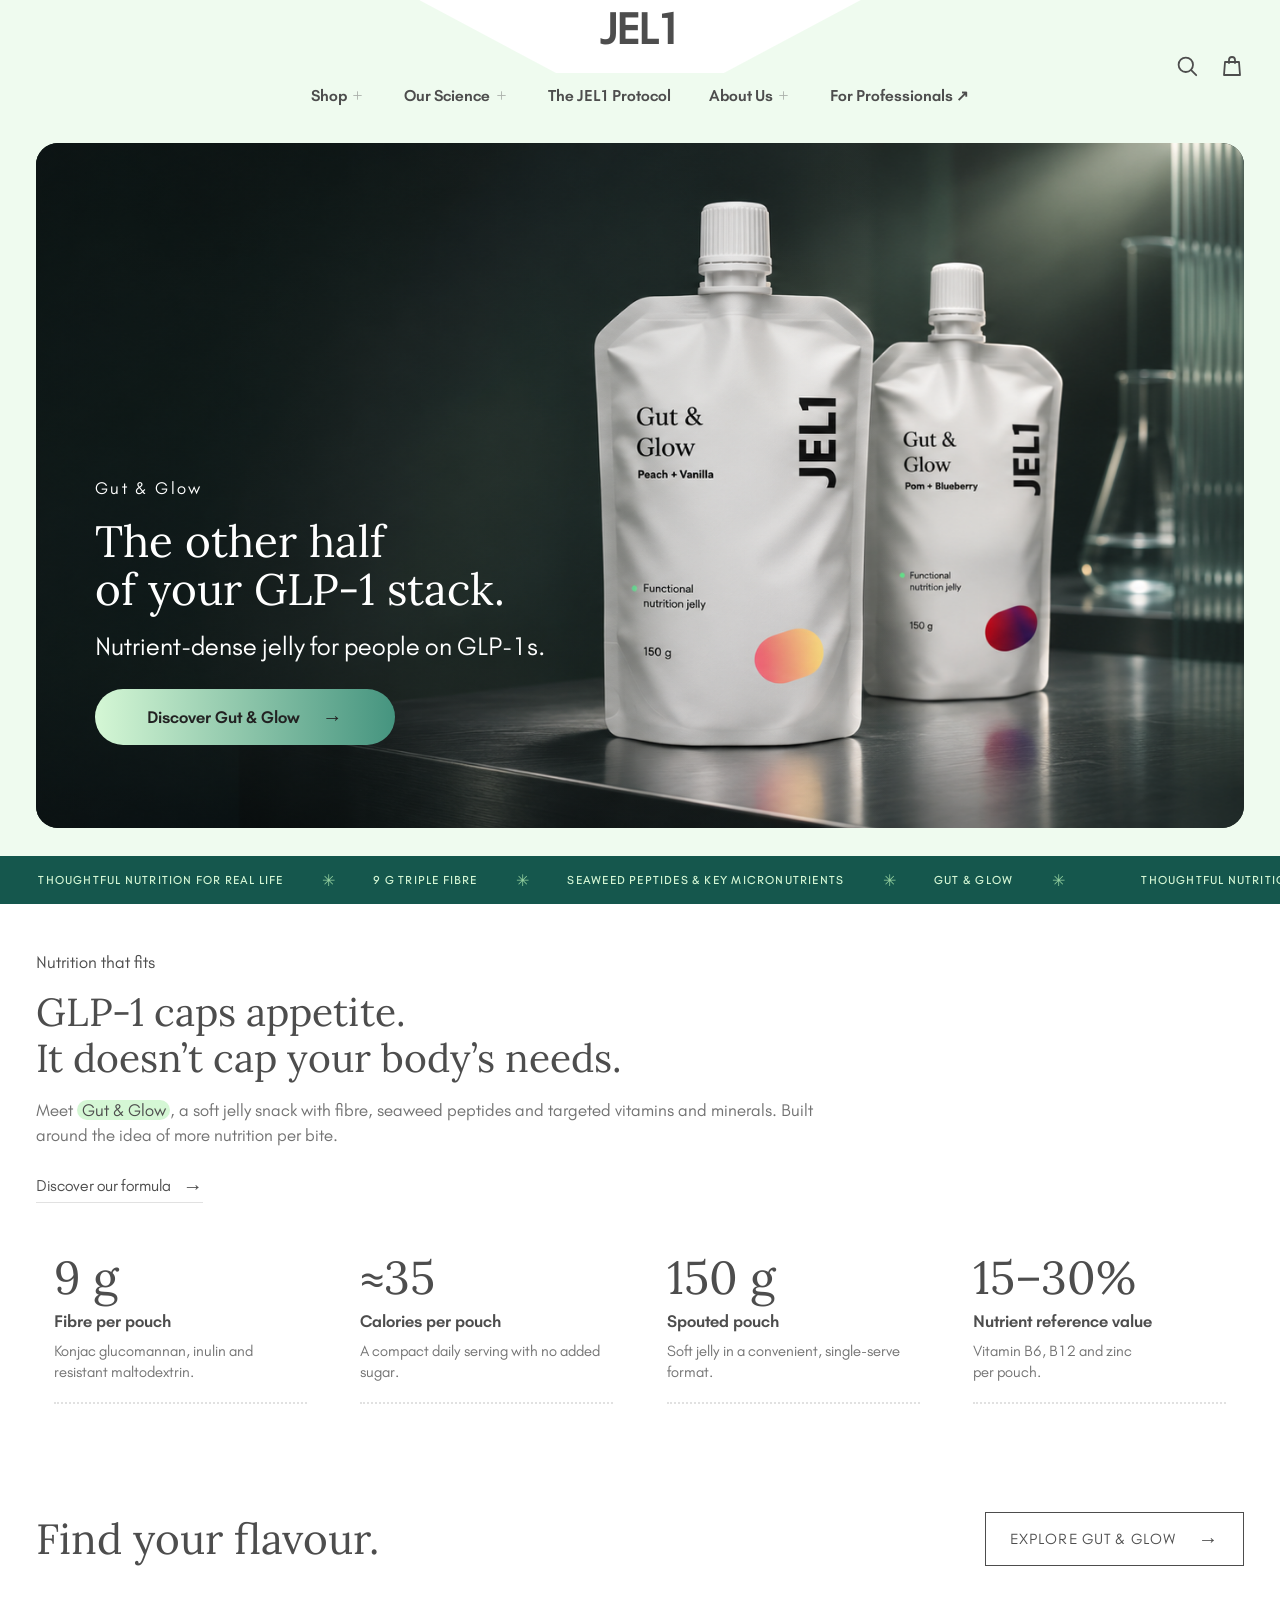
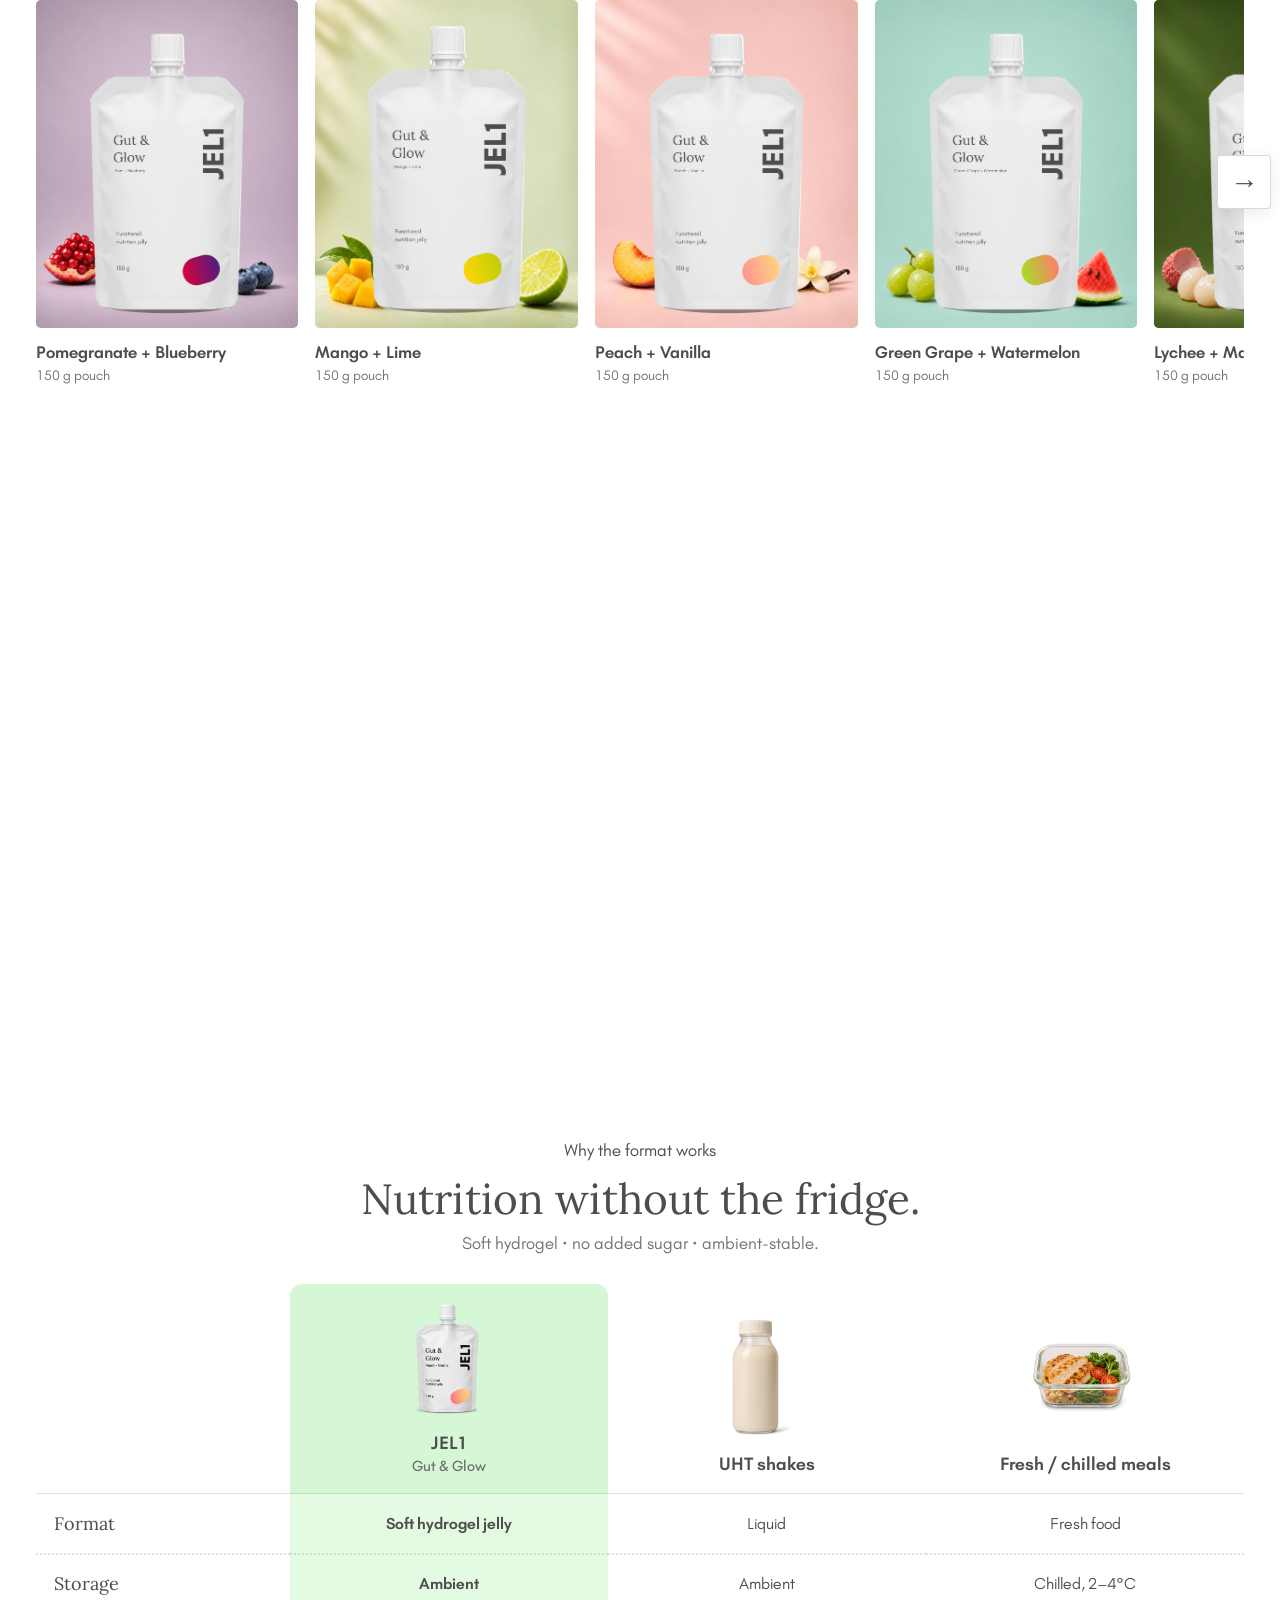
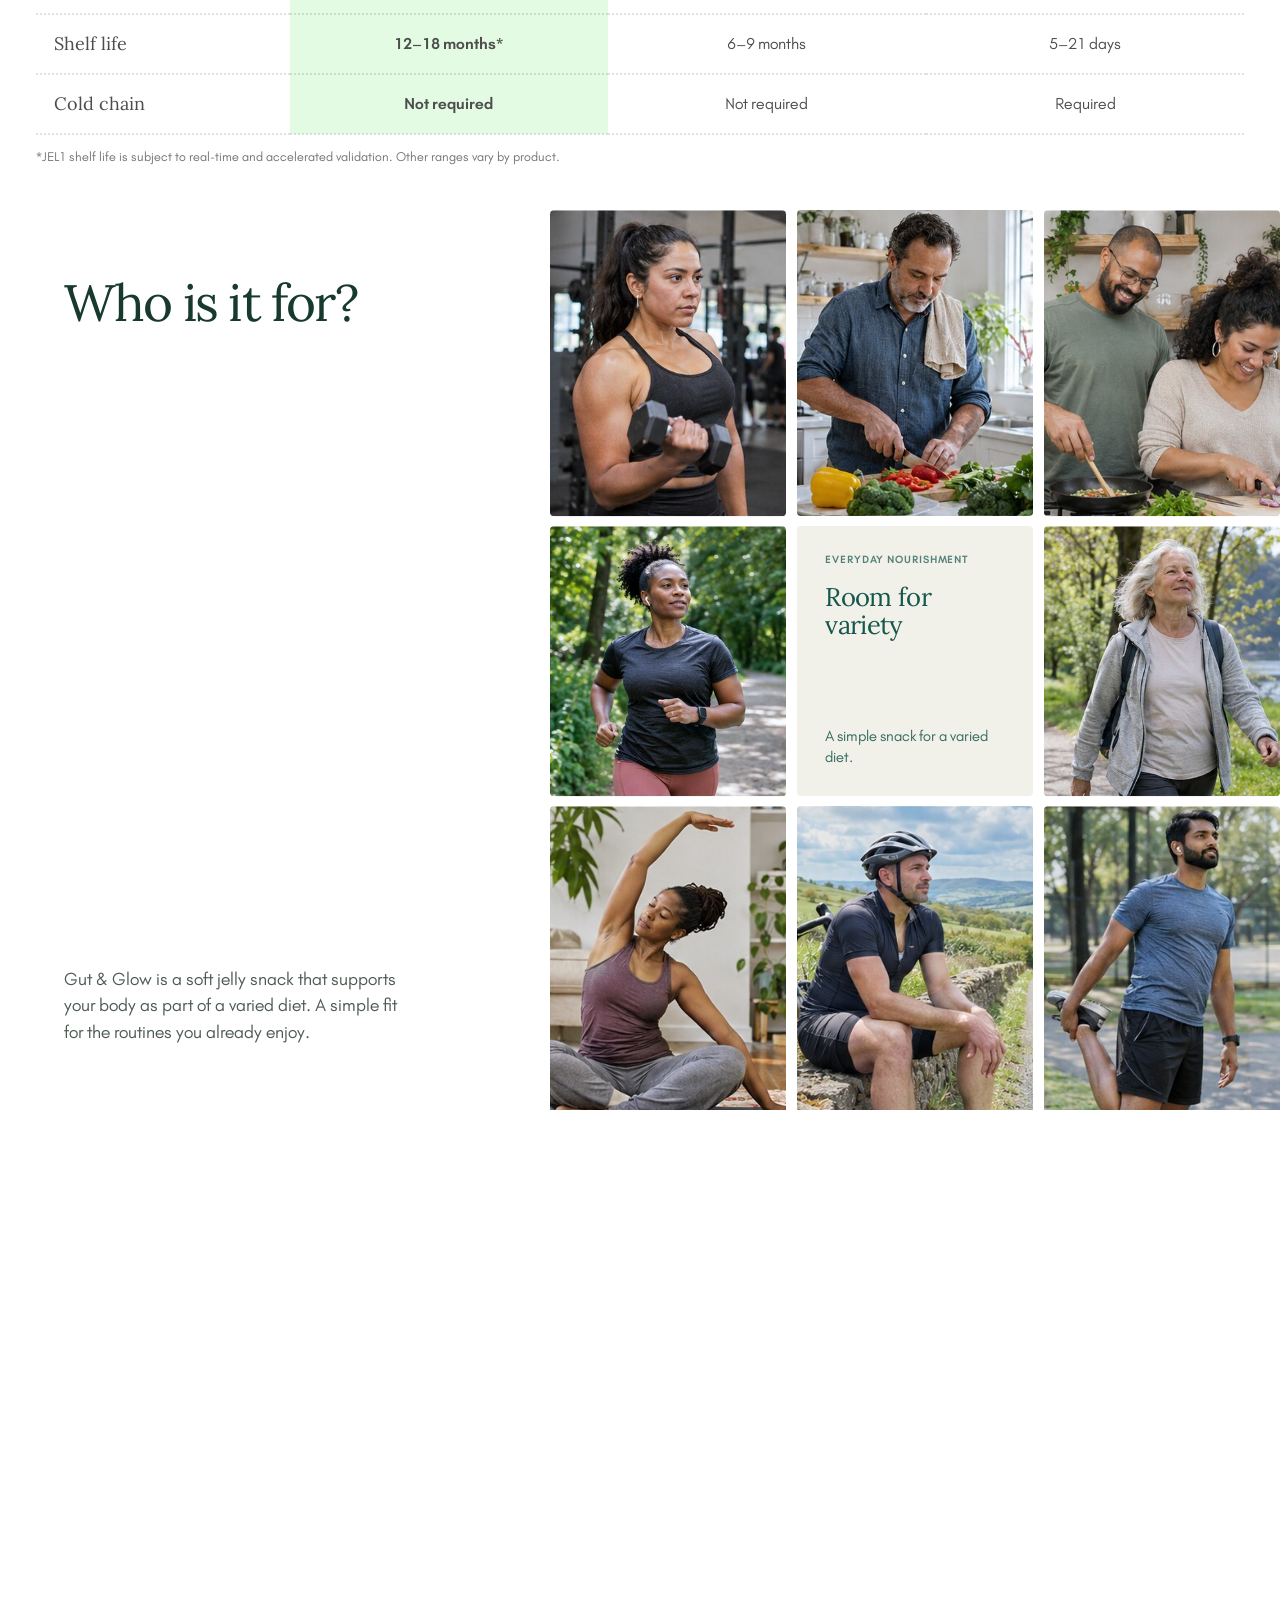
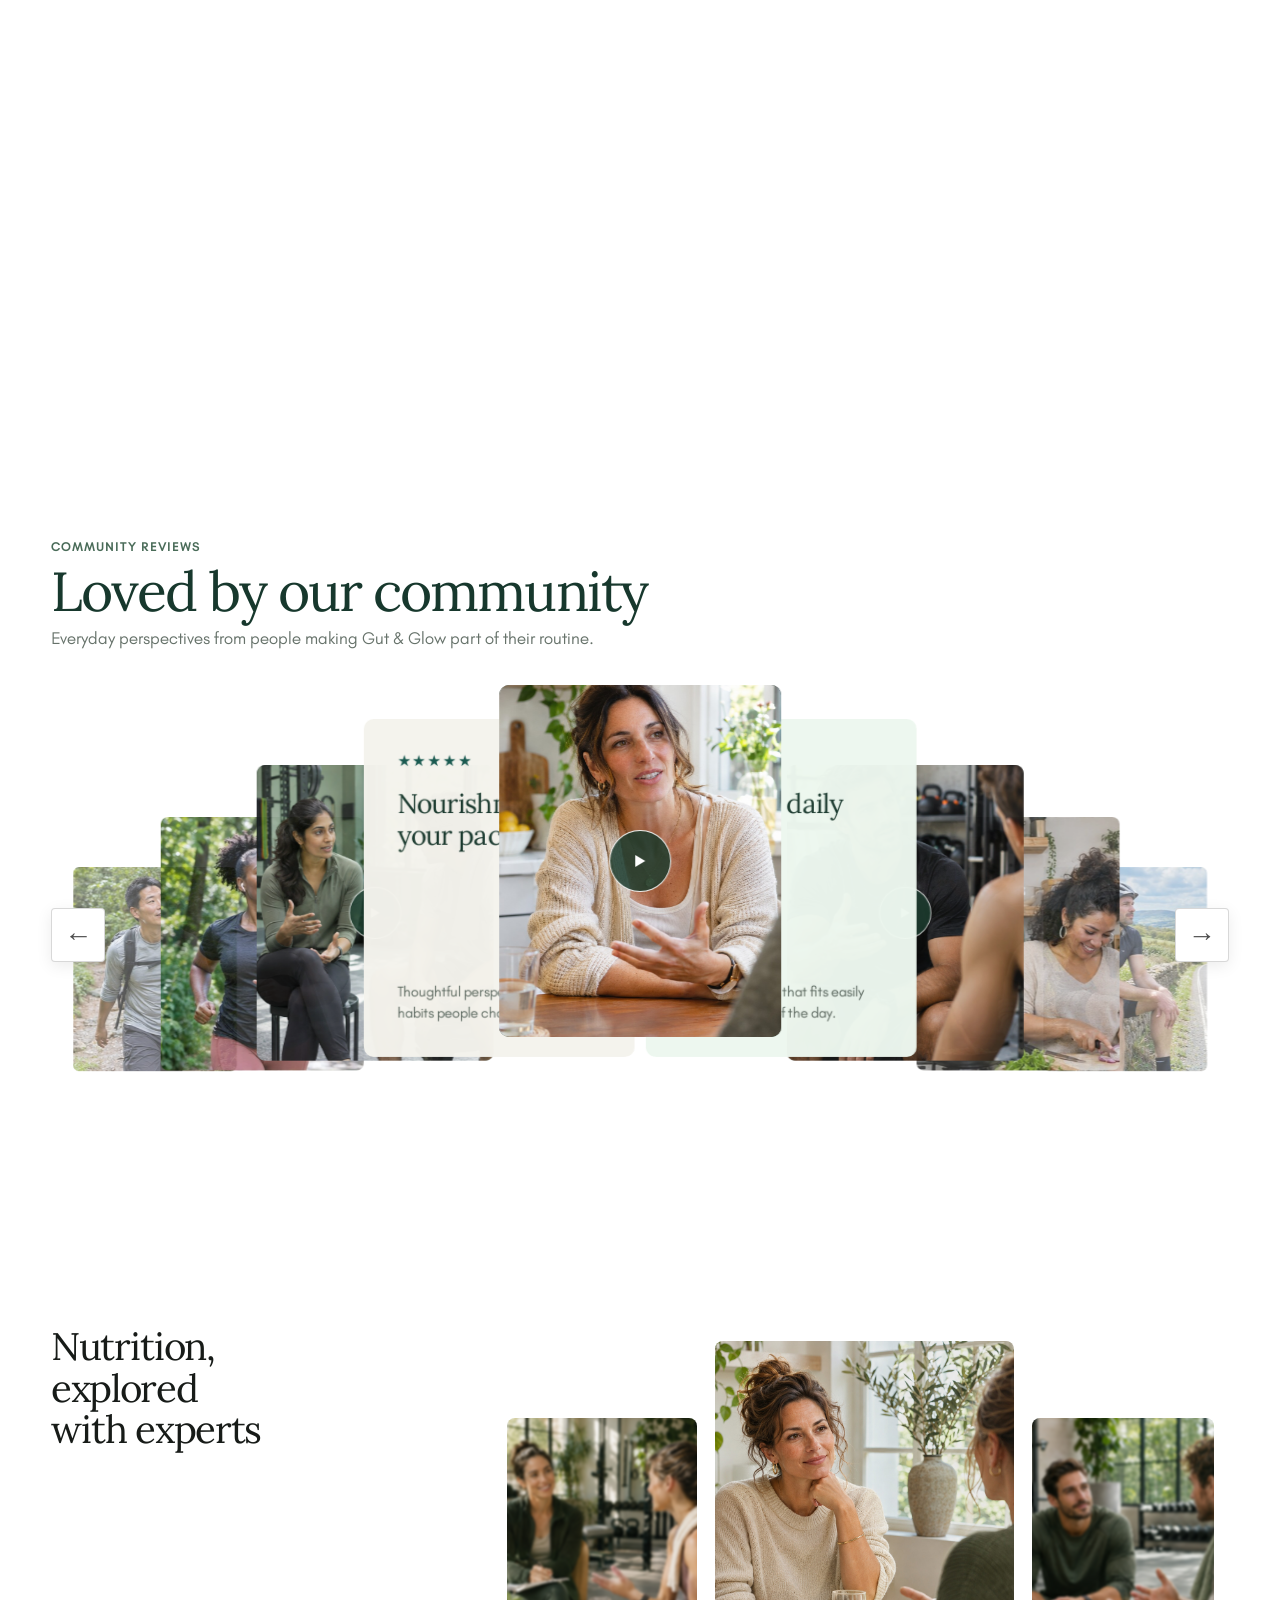
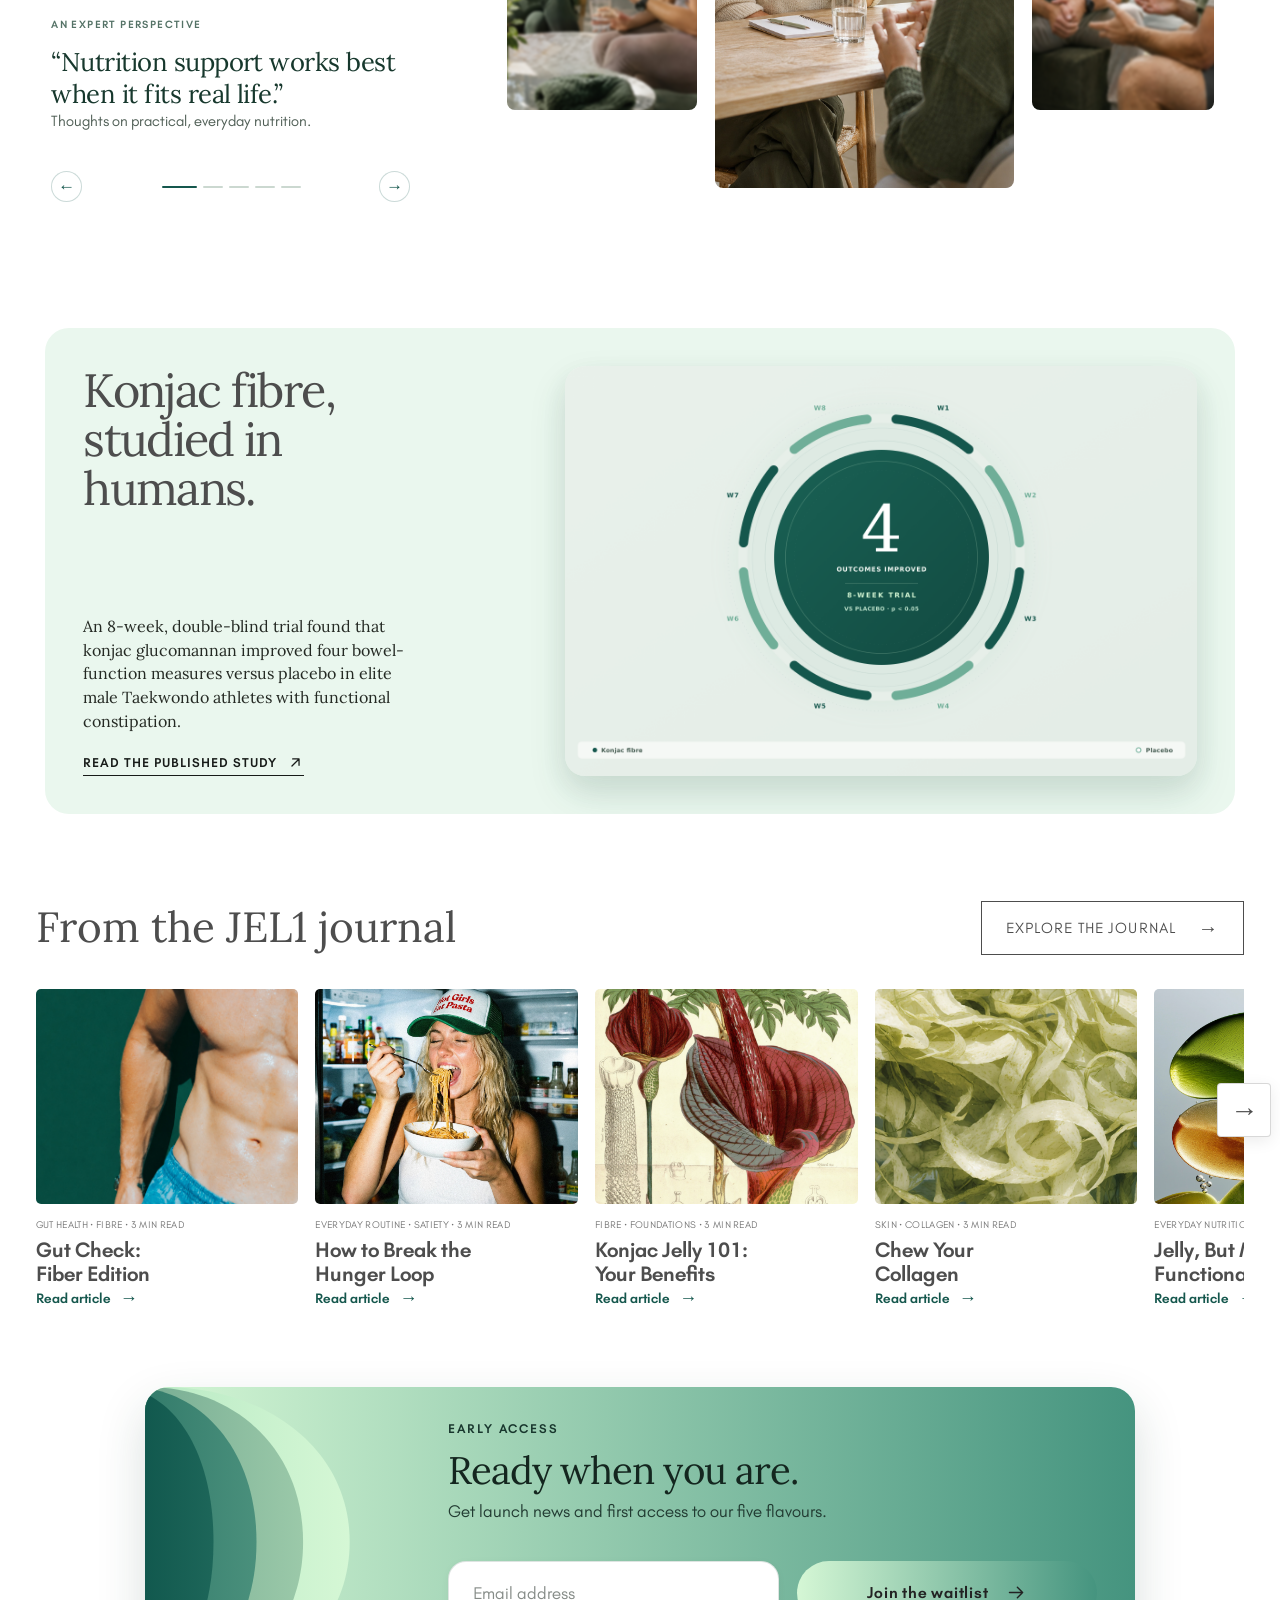
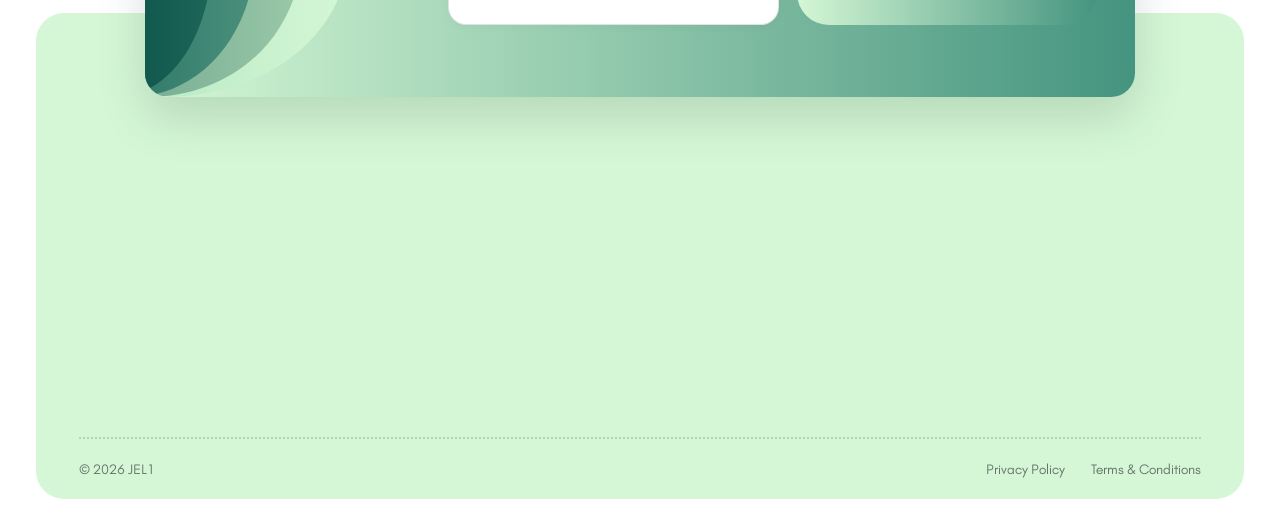
==== index.html @ b795e7b0 "done" ====
<!doctype html>
<html lang="en">
<head>
  <meta charset="utf-8">
  <meta name="viewport" content="width=device-width, initial-scale=1">
  <meta name="theme-color" content="#d5f7d5">
  <meta name="description" content="Meet Gut & Glow: a soft everyday jelly with fibre, seaweed peptides and targeted vitamins. Five delicious flavours, ready when you are.">
  <title>JEL1 Gut &amp; Glow | Everyday Nutrition, Reimagined</title>
  <link rel="preconnect" href="https://fonts.googleapis.com">
  <link rel="preconnect" href="https://fonts.gstatic.com" crossorigin>
  <link href="https://fonts.googleapis.com/css2?family=Lora:wght@400;500&display=swap" rel="stylesheet">
  <link rel="preload" href="fonts/glacial-indifference-regular.woff2" as="font" type="font/woff2" crossorigin>
  <link rel="icon" type="image/png" href="images/jel1-favicon.png">
  <link rel="stylesheet" href="styles.css">
  <script src="script.js" defer></script>
</head>
<body>
  <div class="hero-area">
  <header class="site-header" id="top">
    <a class="wordmark" href="#top" aria-label="JEL1 home">JEL1</a>
    <div class="header-actions">
      <button class="icon-button" type="button" id="search-toggle" aria-label="Open search" aria-expanded="false"><svg viewBox="0 0 24 24"><circle cx="10.8" cy="10.8" r="7.2"/><path d="m16.2 16.2 5 5"/></svg></button>
      <a class="icon-button" href="#collection" aria-label="Shop Gut and Glow"><svg viewBox="0 0 24 24"><path d="M5 8h14l1 13H4L5 8Z"/><path d="M9 9V6a3 3 0 0 1 6 0v3"/></svg></a>
      <button class="icon-button menu-toggle" type="button" id="menu-toggle" aria-label="Open menu" aria-expanded="false"><svg viewBox="0 0 24 24"><path d="M4 7h16M4 12h16M4 17h16"/></svg></button>
    </div>
    <nav class="main-nav" id="main-nav" aria-label="Main navigation">
      <div class="nav-entry has-mega">
        <div class="nav-entry-label"><a href="#collection">Shop</a><button class="nav-dropdown-toggle" type="button" aria-label="Open Shop menu" aria-expanded="false" aria-controls="mega-shop"><svg viewBox="0 0 24 24" aria-hidden="true"><path d="M12 5v14M5 12h14"/></svg></button></div>
        <div class="mega-menu" id="mega-shop" aria-label="Shop menu">
          <div class="mega-menu-copy"><p class="eyebrow">The collection</p><h3>Five flavours.<br>One easy ritual.</h3><a class="text-link" href="#collection">Explore all flavours <svg viewBox="0 0 24 24" aria-hidden="true"><path d="M4 12h15M13 6l6 6-6 6"/></svg></a></div>
          <div class="mega-menu-links"><a href="#collection">Find your flavour <svg viewBox="0 0 24 24" aria-hidden="true"><path d="M4 12h15M13 6l6 6-6 6"/></svg></a><a href="#routine">What’s inside <svg viewBox="0 0 24 24" aria-hidden="true"><path d="M4 12h15M13 6l6 6-6 6"/></svg></a><a href="#routine">The daily protocol <svg viewBox="0 0 24 24" aria-hidden="true"><path d="M4 12h15M13 6l6 6-6 6"/></svg></a></div>
          <a class="mega-feature" href="#collection"><img src="images/hover-peach-vanilla.jpg" alt="Peach and vanilla flavour notes"><span class="eyebrow">Featured flavour</span><strong>Peach + Vanilla</strong><span class="mega-feature-link">Discover Gut &amp; Glow <svg viewBox="0 0 24 24" aria-hidden="true"><path d="M7 17 17 7M8 7h9v9"/></svg></span></a>
        </div>
      </div>
      <div class="nav-entry has-mega">
        <div class="nav-entry-label"><a href="#science">Our Science</a><button class="nav-dropdown-toggle" type="button" aria-label="Open Our Science menu" aria-expanded="false" aria-controls="mega-science"><svg viewBox="0 0 24 24" aria-hidden="true"><path d="M12 5v14M5 12h14"/></svg></button></div>
        <div class="mega-menu" id="mega-science" aria-label="Our Science menu">
          <div class="mega-menu-copy"><p class="eyebrow">A closer look</p><h3>Nutrition built around<br>a smaller appetite.</h3><a class="text-link" href="#science">Why every bite matters <svg viewBox="0 0 24 24" aria-hidden="true"><path d="M4 12h15M13 6l6 6-6 6"/></svg></a></div>
          <div class="mega-menu-links"><a href="#science">The GLP-1 nutrition gap <svg viewBox="0 0 24 24" aria-hidden="true"><path d="M4 12h15M13 6l6 6-6 6"/></svg></a><a href="#compare">Why the format works <svg viewBox="0 0 24 24" aria-hidden="true"><path d="M4 12h15M13 6l6 6-6 6"/></svg></a><a href="#research">Konjac research <svg viewBox="0 0 24 24" aria-hidden="true"><path d="M4 12h15M13 6l6 6-6 6"/></svg></a></div>
          <a class="mega-feature" href="#research"><img src="images/konjac-research.png" alt="Conceptual image of translucent konjac hydrogel"><span class="eyebrow">Research spotlight</span><strong>Konjac fibre, up close</strong><span class="mega-feature-link">Read the evidence <svg viewBox="0 0 24 24" aria-hidden="true"><path d="M7 17 17 7M8 7h9v9"/></svg></span></a>
        </div>
      </div>
      <a href="#routine">The JEL1 Protocol</a>
      <div class="nav-entry has-mega">
        <div class="nav-entry-label"><a href="#science">About Us</a><button class="nav-dropdown-toggle" type="button" aria-label="Open About Us menu" aria-expanded="false" aria-controls="mega-about"><svg viewBox="0 0 24 24" aria-hidden="true"><path d="M12 5v14M5 12h14"/></svg></button></div>
        <div class="mega-menu" id="mega-about" aria-label="About Us menu">
          <div class="mega-menu-copy"><p class="eyebrow">Meet JEL1</p><h3>Made for the life<br>you’re already living.</h3><a class="text-link" href="#science">Our point of view <svg viewBox="0 0 24 24" aria-hidden="true"><path d="M4 12h15M13 6l6 6-6 6"/></svg></a></div>
          <div class="mega-menu-links"><a href="#routine">Everyday routine <svg viewBox="0 0 24 24" aria-hidden="true"><path d="M4 12h15M13 6l6 6-6 6"/></svg></a><a href="#journal">The JEL1 journal <svg viewBox="0 0 24 24" aria-hidden="true"><path d="M4 12h15M13 6l6 6-6 6"/></svg></a><a href="#contact">Contact the team <svg viewBox="0 0 24 24" aria-hidden="true"><path d="M4 12h15M13 6l6 6-6 6"/></svg></a></div>
          <a class="mega-feature" href="#routine"><img src="images/everyday-lifestyle.png" alt="Gut &amp; Glow in a relaxed everyday setting"><span class="eyebrow">Nutrition that fits</span><strong>At home. At work. On the go.</strong><span class="mega-feature-link">See the routine <svg viewBox="0 0 24 24" aria-hidden="true"><path d="M7 17 17 7M8 7h9v9"/></svg></span></a>
        </div>
      </div>
      <a href="#contact">For Professionals <span>↗</span></a>
    </nav>
    <form class="search-panel" id="search-panel" role="search" hidden>
      <label for="site-search">Search JEL1</label><input id="site-search" type="search" placeholder="Try flavours, fibre or routine"><button class="icon-button" type="submit" aria-label="Search"><svg viewBox="0 0 24 24"><circle cx="10.8" cy="10.8" r="7.2"/><path d="m16.2 16.2 5 5"/></svg></button>
    </form>
  </header>

  <main>
    <section class="hero page-frame" aria-labelledby="hero-title">
      <div class="hero-image" role="img" aria-label="Gut & Glow pouches in a softly lit product studio"></div>
      <div class="hero-copy">
        <p class="eyebrow">Gut &amp; Glow</p>
        <h1 id="hero-title">The other half<br>of your GLP-1 stack.</h1>
        <p class="hero-subtitle">Nutrient-dense jelly for people on GLP-1s.</p>
        <a class="button button-dark" href="#collection">Discover Gut &amp; Glow <span>→</span></a>
      </div>
    </section>
  </div>

    <div class="brand-marquee" aria-label="Gut and Glow: thoughtful nutrition for real life; 9 grams of triple fibre; seaweed peptides and key micronutrients">
      <div class="brand-marquee-track" aria-hidden="true">
        <div class="brand-marquee-group"><span>Thoughtful nutrition for real life</span><i>✳</i><span>9 g triple fibre</span><i>✳</i><span>Seaweed peptides &amp; key micronutrients</span><i>✳</i><span>Gut &amp; Glow</span><i>✳</i></div>
        <div class="brand-marquee-group"><span>Thoughtful nutrition for real life</span><i>✳</i><span>9 g triple fibre</span><i>✳</i><span>Seaweed peptides &amp; key micronutrients</span><i>✳</i><span>Gut &amp; Glow</span><i>✳</i></div>
      </div>
    </div>

    <section class="intro section-pad" id="science">
      <div class="intro-copy">
        <p class="eyebrow">Nutrition that fits</p>
        <h2>GLP-1 caps appetite.<br>It doesn’t cap your body’s needs.</h2>
        <p class="intro-description">Meet <em>Gut &amp; Glow</em>, a soft jelly snack with fibre, seaweed peptides and targeted vitamins and minerals. Built around the idea of more nutrition per bite.</p>
        <a class="text-link" href="#routine">Discover our formula <span>→</span></a>
      </div>
      <div class="stats">
        <article><strong>9 g</strong><span>Fibre per pouch</span><p>Konjac glucomannan, inulin and resistant maltodextrin.</p></article>
        <article><strong>≈35</strong><span>Calories per pouch</span><p>A compact daily serving with no added sugar.</p></article>
        <article><strong>150 g</strong><span>Spouted pouch</span><p>Soft jelly in a convenient, single-serve format.</p></article>
        <article><strong>15–30%</strong><span>Nutrient reference value</span><p>Vitamin B6, B12 and zinc<br class="stat-break"> per pouch.</p></article>
      </div>
    </section>

    <!-- Formula map section temporarily hidden as requested.
    <section class="formula section-pad" id="formula" aria-labelledby="formula-title">
      <div class="formula-world-stage">
        <div class="formula-map" role="img" aria-label="Aerial view of a green river delta and waterways">
          <div class="formula-map-copy">
            <h2 id="formula-title">OUR<br><span>FORMULA</span></h2>
            <p>Nutrition, considered from the inside out.<br>Three complementary parts, brought together in a soft jelly pouch.</p>
          </div>
        </div>
        <svg class="formula-callouts" viewBox="0 0 1000 640" preserveAspectRatio="none" aria-hidden="true">
          <path class="callout-fibre" d="M330 176 C365 176 366 118 390 118" />
          <circle class="callout-end" cx="390" cy="118" r="4" />
          <path class="callout-seaweed" d="M257 509 C310 509 370 425 503 432" />
          <circle class="callout-end" cx="503" cy="432" r="4" />
          <path class="callout-micro" d="M502 553 C580 555 635 498 736 502" />
          <circle class="callout-end" cx="736" cy="502" r="4" />
        </svg>
        <div class="ingredient-cards">
          <article class="ingredient-card ingredient-card-fibre">
            <h3>FIBRE</h3>
            <img src="images/ingredient-konjac.jpg" alt="Konjac roots and konjac jelly strands">
            <div class="ingredient-card-copy"><strong>9 g per pouch</strong><p>Konjac glucomannan · Inulin · Resistant maltodextrin</p></div>
          </article>
          <article class="ingredient-card ingredient-card-seaweed">
            <h3>SKIN &amp; STRUCTURE</h3>
            <img src="images/ingredient-seaweed.jpg" alt="Seaweed growing beneath clear blue water">
            <div class="ingredient-card-copy"><strong>Seaweed peptides</strong><p>With vitamin C and zinc</p></div>
          </article>
          <article class="ingredient-card ingredient-card-micro">
            <h3>MICRONUTRIENTS</h3>
            <img src="images/ingredient-micronutrients.jpg" alt="A colourful selection of fruit, berries, seeds and nuts">
            <div class="ingredient-card-copy"><strong>B6 · B12 · Zinc</strong><p>15 to 30% nutrient reference value per pouch</p></div>
          </article>
        </div>
      </div>
    </section>
    -->



    <section class="collection section-pad" id="collection">
      <div class="section-heading collection-heading">
        <div><h2>Find your flavour.</h2></div>
        <a class="button button-outline" href="#routine">Explore Gut &amp; Glow <span>→</span></a>
      </div>
      <div class="flavour-slider">
        <button class="flavour-slider-arrow flavour-prev" id="flavour-prev" type="button" aria-label="Previous flavours" hidden><span aria-hidden="true">←</span></button>
        <div class="flavour-grid" id="flavour-track" aria-label="Gut and Glow flavours" tabindex="0">
          <article class="flavour-card">
            <a class="flavour-image berry" href="#routine" aria-label="Discover Pomegranate and Blueberry">
              <img class="flavour-main" src="images/flavour-pom-blueberry-designer.png" alt="JEL1 Gut and Glow Pomegranate + Blueberry pouch">
              <img class="flavour-hover" src="images/hover-pomegranate-blueberry.jpg" alt="" aria-hidden="true">
              <span class="flavour-hover-copy"><strong>Pomegranate + Blueberry</strong><span>Bright pomegranate. Deep berry.</span></span>
            </a>
            <div class="flavour-meta"><h3>Pomegranate + Blueberry</h3><p>150 g pouch</p></div>
          </article>
          <article class="flavour-card">
            <a class="flavour-image mango" href="#routine" aria-label="Discover Mango and Lime">
              <img class="flavour-main" src="images/flavour-mango-lime-designer.png" alt="JEL1 Gut and Glow Mango + Lime pouch">
              <img class="flavour-hover" src="images/hover-mango-lime.jpg" alt="" aria-hidden="true">
              <span class="flavour-hover-copy"><strong>Mango + Lime</strong><span>Sun-ripened mango. A citrus lift.</span></span>
            </a>
            <div class="flavour-meta"><h3>Mango + Lime</h3><p>150 g pouch</p></div>
          </article>
          <article class="flavour-card">
            <a class="flavour-image peach" href="#routine" aria-label="Discover Peach and Vanilla">
              <img class="flavour-main" src="images/flavour-peach-vanilla-designer.png" alt="JEL1 Gut and Glow Peach + Vanilla pouch">
              <img class="flavour-hover" src="images/hover-peach-vanilla.jpg" alt="" aria-hidden="true">
              <span class="flavour-hover-copy"><strong>Peach + Vanilla</strong><span>Soft peach. Smooth vanilla.</span></span>
            </a>
            <div class="flavour-meta"><h3>Peach + Vanilla</h3><p>150 g pouch</p></div>
          </article>
          <article class="flavour-card">
            <a class="flavour-image grape" href="#routine" aria-label="Discover Green Grape and Watermelon">
              <img class="flavour-main" src="images/flavour-green-grape-watermelon-designer.png" alt="JEL1 Gut and Glow Green Grape + Watermelon pouch">
              <img class="flavour-hover" src="images/hover-green-grape-watermelon.jpg" alt="" aria-hidden="true">
              <span class="flavour-hover-copy"><strong>Green Grape + Watermelon</strong><span>Juicy grape. Fresh watermelon.</span></span>
            </a>
            <div class="flavour-meta"><h3>Green Grape + Watermelon</h3><p>150 g pouch</p></div>
          </article>
          <article class="flavour-card">
            <a class="flavour-image lychee" href="#routine" aria-label="Discover Lychee and Matcha">
              <img class="flavour-main" src="images/flavour-lychee-matcha-designer.png" alt="JEL1 Gut and Glow Lychee + Matcha pouch">
              <img class="flavour-hover" src="images/hover-lychee-matcha.jpg" alt="" aria-hidden="true">
              <span class="flavour-hover-copy"><strong>Lychee + Matcha</strong><span>Floral lychee. Earthy matcha.</span></span>
            </a>
            <div class="flavour-meta"><h3>Lychee + Matcha</h3><p>150 g pouch</p></div>
          </article>
        </div>
        <button class="flavour-slider-arrow flavour-next" id="flavour-next" type="button" aria-label="Next flavours"><span aria-hidden="true">→</span></button>
      </div>
    </section>

    <section class="routine protocol-section section-pad" id="routine" aria-labelledby="protocol-title">
      <div class="protocol-panel">
        <div class="protocol-product-panel">
          <svg class="protocol-ring" viewBox="0 0 480 600" aria-hidden="true">
            <defs><path id="protocol-ring-path" d="M 240,300 m -235,0 a 235,300 0 1,1 470,0 a 235,300 0 1,1 -470,0" /></defs>
            <text class="protocol-ring-fallback"><textPath href="#protocol-ring-path" textLength="1687" lengthAdjust="spacing">9 G FIBRE PER POUCH · SEAWEED PEPTIDES · B6, B12 AND ZINC · OPEN THE SPOUT · SQUEEZE GENTLY · ENJOY STRAIGHT FROM THE POUCH · KEEP IT CLOSE AT HOME, AT WORK OR ON THE MOVE ·</textPath></text>
            <g class="protocol-ring-letters" aria-hidden="true"></g>
          </svg>
          <img class="protocol-pouch" src="images/formula-pouch.png" alt="Gut &amp; Glow Peach + Vanilla pouch">
        </div>
        <div class="protocol-copy">
          <h2 id="protocol-title">Easy satiety<br>regulation</h2>
          <div class="protocol-ingredient-grid" aria-label="Explore the ingredients">
            <figure class="protocol-ingredient-card ingredient-fibre is-open">
              <img src="images/ingredient-konjac-premium.jpg" alt="Konjac fibre noodles and sliced konjac root">
              <button class="ingredient-reveal-toggle" type="button" aria-label="Hide Triple Fiber details" data-close-label="Hide Triple Fiber details" aria-expanded="true" aria-controls="ingredient-reveal-fibre"><svg viewBox="0 0 24 24" aria-hidden="true"><path d="M12 5v14M5 12h14"/></svg></button>
              <div class="ingredient-reveal" id="ingredient-reveal-fibre" aria-hidden="false">
                <div class="ingredient-reveal-surface" aria-hidden="true"></div>
                <svg class="ingredient-wave ingredient-wave-back" viewBox="0 0 100 100" preserveAspectRatio="none" aria-hidden="true"><path d="M0 17 C14 8 29 14 43 17 S74 21 100 12 L100 25 C77 32 62 27 44 27 S15 25 0 33Z"/></svg>
                <svg class="ingredient-wave ingredient-wave-middle" viewBox="0 0 100 100" preserveAspectRatio="none" aria-hidden="true"><path d="M0 9 C16 2 30 7 45 10 S76 13 100 5 L100 17 C78 24 63 20 46 20 S16 19 0 26Z"/></svg>
                <svg class="ingredient-wave ingredient-wave-front" viewBox="0 0 100 100" preserveAspectRatio="none" aria-hidden="true"><path d="M0 2 C18 -3 31 2 48 4 S77 7 100 0 L100 9 C79 16 64 12 47 13 S16 12 0 19Z"/></svg>
                <div class="ingredient-reveal-copy">
                  <h3>Triple Fiber</h3>
                  <div class="ingredient-reveal-detail">
                    <p class="ingredient-reveal-stat">9 g per pouch</p>
                    <p class="ingredient-reveal-description">Konjac glucomannan, inulin and resistant maltodextrin.</p>
                  </div>
                </div>
              </div>
            </figure>
            <figure class="protocol-ingredient-card ingredient-micro">
              <img src="images/ingredient-micronutrients-premium.jpg" alt="Berries, seeds and nuts representing everyday micronutrients">
              <button class="ingredient-reveal-toggle" type="button" aria-label="Show micronutrient details" data-close-label="Hide micronutrient details" aria-expanded="false" aria-controls="ingredient-reveal-micro"><svg viewBox="0 0 24 24" aria-hidden="true"><path d="M12 5v14M5 12h14"/></svg></button>
              <div class="ingredient-reveal" id="ingredient-reveal-micro" aria-hidden="true">
                <div class="ingredient-reveal-surface" aria-hidden="true"></div>
                <svg class="ingredient-wave ingredient-wave-back" viewBox="0 0 100 100" preserveAspectRatio="none" aria-hidden="true"><path d="M0 17 C14 8 29 14 43 17 S74 21 100 12 L100 25 C77 32 62 27 44 27 S15 25 0 33Z"/></svg>
                <svg class="ingredient-wave ingredient-wave-middle" viewBox="0 0 100 100" preserveAspectRatio="none" aria-hidden="true"><path d="M0 9 C16 2 30 7 45 10 S76 13 100 5 L100 17 C78 24 63 20 46 20 S16 19 0 26Z"/></svg>
                <svg class="ingredient-wave ingredient-wave-front" viewBox="0 0 100 100" preserveAspectRatio="none" aria-hidden="true"><path d="M0 2 C18 -3 31 2 48 4 S77 7 100 0 L100 9 C79 16 64 12 47 13 S16 12 0 19Z"/></svg>
                <div class="ingredient-reveal-copy">
                  <h3>Micronutrients</h3>
                  <div class="ingredient-reveal-detail">
                    <p class="ingredient-reveal-stat">B6 · B12 · Zinc</p>
                    <p class="ingredient-reveal-description">15 to 30% of the nutrient reference value per pouch.</p>
                  </div>
                </div>
              </div>
            </figure>
            <figure class="protocol-ingredient-card ingredient-peptides">
              <img src="images/ingredient-seaweed-premium.jpg" alt="Golden seaweed fronds underwater">
              <button class="ingredient-reveal-toggle" type="button" aria-label="Show seaweed peptide details" data-close-label="Hide seaweed peptide details" aria-expanded="false" aria-controls="ingredient-reveal-peptides"><svg viewBox="0 0 24 24" aria-hidden="true"><path d="M12 5v14M5 12h14"/></svg></button>
              <div class="ingredient-reveal" id="ingredient-reveal-peptides" aria-hidden="true">
                <div class="ingredient-reveal-surface" aria-hidden="true"></div>
                <svg class="ingredient-wave ingredient-wave-back" viewBox="0 0 100 100" preserveAspectRatio="none" aria-hidden="true"><path d="M0 17 C14 8 29 14 43 17 S74 21 100 12 L100 25 C77 32 62 27 44 27 S15 25 0 33Z"/></svg>
                <svg class="ingredient-wave ingredient-wave-middle" viewBox="0 0 100 100" preserveAspectRatio="none" aria-hidden="true"><path d="M0 9 C16 2 30 7 45 10 S76 13 100 5 L100 17 C78 24 63 20 46 20 S16 19 0 26Z"/></svg>
                <svg class="ingredient-wave ingredient-wave-front" viewBox="0 0 100 100" preserveAspectRatio="none" aria-hidden="true"><path d="M0 2 C18 -3 31 2 48 4 S77 7 100 0 L100 9 C79 16 64 12 47 13 S16 12 0 19Z"/></svg>
                <div class="ingredient-reveal-copy">
                  <h3>Seaweed peptides</h3>
                  <div class="ingredient-reveal-detail">
                    <p class="ingredient-reveal-stat">With vitamin C and zinc</p>
                  </div>
                </div>
              </div>
            </figure>
          </div>
          <p>9 g of triple fibre with seaweed peptides, vitamin C, B6, B12 and zinc.</p>
        </div>
      </div>
    </section>

    <section class="comparison section-pad" id="compare">
      <div class="section-heading"><p class="eyebrow">Why the format works</p><h2>Nutrition without the fridge.</h2><p>Soft hydrogel · no added sugar · ambient-stable.</p></div>
      <div class="table-scroll"><table>
        <thead><tr><th><span class="sr-only">Format comparison</span></th><th class="featured"><img src="images/comparison-jel1.png" alt=""><b>JEL1</b><span>Gut &amp; Glow</span></th><th><img src="images/comparison-shake.png" alt=""><b>UHT shakes</b></th><th><img src="images/comparison-meal.png" alt=""><b>Fresh / chilled meals</b></th></tr></thead>
        <tbody><tr><th>Format</th><td class="featured">Soft hydrogel jelly</td><td>Liquid</td><td>Fresh food</td></tr><tr><th>Storage</th><td class="featured">Ambient</td><td>Ambient</td><td>Chilled, 2–4°C</td></tr><tr><th>Shelf life</th><td class="featured">12–18 months*</td><td>6–9 months</td><td>5–21 days</td></tr><tr><th>Cold chain</th><td class="featured">Not required</td><td>Not required</td><td>Required</td></tr></tbody>
      </table></div>
      <p class="table-note">*JEL1 shelf life is subject to real-time and accelerated validation. Other ranges vary by product.</p>
    </section>

    <section class="audience section-pad" id="audience" aria-labelledby="audience-title">
      <div class="audience-stage">
        <div class="audience-copy">
          <h2 id="audience-title">Who is it for?</h2>
          <p>Gut &amp; Glow is a soft jelly snack that supports your body as part of a varied diet. A simple fit for the routines you already enjoy.</p>
        </div>
        <div class="audience-gallery" aria-label="People across active, everyday routines">
          <div class="audience-column" data-direction="down">
            <div class="audience-column-track">
              <figure class="audience-tile"><img src="images/audience-runner.jpg" alt="Woman jogging on a leafy path"></figure>
              <figure class="audience-tile"><img src="images/audience-yoga.jpg" alt="Woman stretching at home"></figure>
              <article class="audience-tile audience-copy-tile audience-copy-tile--mint">
                <div class="audience-card-top"><p class="audience-card-eyebrow">Everyday movement</p><h3>Move your way</h3></div>
                <p class="audience-card-description">From a short stretch to a longer walk, make room for the routines you enjoy.</p>
              </article>
              <figure class="audience-tile"><img src="images/audience-strength.jpg" alt="Woman strength training at a gym"></figure>
            </div>
          </div>
          <div class="audience-column" data-direction="up">
            <div class="audience-column-track">
              <figure class="audience-tile"><img src="images/audience-cooking.jpg" alt="Man preparing vegetables in his kitchen"></figure>
              <article class="audience-tile audience-copy-tile audience-copy-tile--ivory">
                <div class="audience-card-top"><p class="audience-card-eyebrow">Everyday nourishment</p><h3>Room for variety</h3></div>
                <p class="audience-card-description">A simple snack for a varied diet.</p>
              </article>
              <figure class="audience-tile"><img src="images/audience-cycling.jpg" alt="Cyclist taking a break on a country road"></figure>
              <figure class="audience-tile"><img src="images/audience-hiking.jpg" alt="Man hiking on a green trail"></figure>
            </div>
          </div>
          <div class="audience-column" data-direction="down">
            <div class="audience-column-track">
              <figure class="audience-tile"><img src="images/audience-walking.jpg" alt="Older woman walking beside a lake"></figure>
              <figure class="audience-tile"><img src="images/audience-stretching.jpg" alt="Runner stretching outdoors after a run"></figure>
              <article class="audience-tile audience-copy-tile audience-copy-tile--forest">
                <div class="audience-card-top"><p class="audience-card-eyebrow">On the go</p><h3>Ready for real life</h3></div>
                <p class="audience-card-description">Keep it close for busy moments at home, at work or on the move.</p>
              </article>
              <figure class="audience-tile"><img src="images/audience-couple-cooking.jpg" alt="Couple cooking a meal together"></figure>
            </div>
          </div>
        </div>
      </div>
    </section>

    <section class="expert-insights section-pad" id="community" aria-labelledby="community-title">
      <div class="expert-heading">
        <div><p class="eyebrow">Community reviews</p><h2 id="community-title">Loved by our community</h2><p>Everyday perspectives from people making Gut &amp; Glow part of their routine.</p></div>
      </div>
      <div class="expert-carousel">
        <div class="expert-controls" aria-label="Community review controls">
          <button class="flavour-slider-arrow expert-prev" type="button" aria-label="Previous community reviews"><span aria-hidden="true">←</span></button>
          <button class="flavour-slider-arrow expert-next" type="button" aria-label="Next community reviews"><span aria-hidden="true">→</span></button>
        </div>
        <div class="expert-rail" id="expert-track" tabindex="0" aria-label="Gut &amp; Glow community reviews">
          <article class="expert-card expert-video-card" aria-label="Dietitian conversation">
            <div class="expert-poster"><img src="images/expert-dietitian-conversation.jpg" alt="Dietitian speaking with a client during a nutrition conversation"><span class="expert-play" aria-hidden="true"><svg viewBox="0 0 24 24"><path d="m9 6 10 6-10 6z" /></svg></span></div>
          </article>
          <article class="expert-card expert-copy-card expert-copy-mint"><div class="community-review-stars" aria-hidden="true">★★★★★</div><h3>A simple daily addition</h3><p>A soft jelly pouch that fits easily into the rhythm of the day.</p></article>
          <article class="expert-card expert-video-card" aria-label="Sports nutrition conversation">
            <div class="expert-poster"><img src="images/expert-sports-conversation.jpg" alt="Sports nutrition expert talking with an athlete at a training studio"><span class="expert-play" aria-hidden="true"><svg viewBox="0 0 24 24"><path d="m9 6 10 6-10 6z" /></svg></span></div>
          </article>
          <article class="expert-card expert-image-card" aria-label="Everyday nourishment">
            <img src="images/audience-couple-cooking.jpg" alt="Couple preparing a colourful meal together at home">
          </article>
          <article class="expert-card expert-image-card" aria-label="Active everyday routine">
            <img src="images/audience-cycling.jpg" alt="Cyclist taking a break beside a country road">
          </article>
          <article class="expert-card expert-copy-card"><div class="community-review-stars" aria-hidden="true">★★★★★</div><h3>Easy to keep close</h3><p>Ready to enjoy at home, at work or when the day takes you out.</p></article>
          <article class="expert-card expert-video-card" aria-label="Nutrition counselling conversation">
            <div class="expert-poster"><img src="images/expert-dietitian-two.jpg" alt="Dietitian sharing practical nutrition advice in a one-to-one conversation"><span class="expert-play" aria-hidden="true"><svg viewBox="0 0 24 24"><path d="m9 6 10 6-10 6z" /></svg></span></div>
          </article>
          <article class="expert-card expert-copy-card expert-copy-mint"><div class="community-review-stars" aria-hidden="true">★★★★★</div><h3>A routine you can return to</h3><p>Small everyday choices that feel simple to keep up.</p></article>
          <article class="expert-card expert-image-card" aria-label="Time outdoors">
            <img src="images/audience-hiking.jpg" alt="Hiker walking along a green forest trail">
          </article>
          <article class="expert-card expert-image-card" aria-label="Movement in the fresh air">
            <img src="images/audience-runner.jpg" alt="Runner moving through a leafy park">
          </article>
          <article class="expert-card expert-video-card" aria-label="Sports nutrition coaching conversation">
            <div class="expert-poster"><img src="images/expert-sports-two.jpg" alt="Sports nutrition coach discussing recovery with a recreational runner"><span class="expert-play" aria-hidden="true"><svg viewBox="0 0 24 24"><path d="m9 6 10 6-10 6z" /></svg></span></div>
          </article>
          <article class="expert-card expert-copy-card"><div class="community-review-stars" aria-hidden="true">★★★★★</div><h3>Nourishment at your pace</h3><p>Thoughtful perspectives on the habits people choose to return to.</p></article>
        </div>
      </div>
    </section>


    <section class="expert-feature section-pad" id="expert-insights" aria-labelledby="expert-feature-title">
      <div class="expert-feature-inner">
        <div class="expert-feature-copy">
          <h2 id="expert-feature-title">Nutrition, explored<br>with experts</h2>
          <div class="expert-feature-quote-wrap" aria-live="polite" aria-atomic="true">
            <p class="eyebrow">An expert perspective</p>
            <blockquote class="expert-feature-quote" id="expert-feature-quote">“Nutrition support works best when it fits real life.”</blockquote>
            <p class="expert-feature-quote-note">Thoughts on practical, everyday nutrition.</p>
          </div>
          <div class="expert-feature-navigation" role="group" aria-label="Expert insight slides">
            <button class="expert-feature-arrow expert-feature-prev" type="button" aria-label="Previous expert insight"><span aria-hidden="true">←</span></button>
            <div class="expert-feature-pagination" role="group" aria-label="Choose an expert insight">
              <button class="expert-feature-page is-active" type="button" aria-label="Show expert insight 1" aria-current="true"></button>
              <button class="expert-feature-page" type="button" aria-label="Show expert insight 2"></button>
              <button class="expert-feature-page" type="button" aria-label="Show expert insight 3"></button>
              <button class="expert-feature-page" type="button" aria-label="Show expert insight 4"></button>
              <button class="expert-feature-page" type="button" aria-label="Show expert insight 5"></button>
            </div>
            <button class="expert-feature-arrow expert-feature-next" type="button" aria-label="Next expert insight"><span aria-hidden="true">→</span></button>
          </div>
        </div>
        <div class="expert-feature-media">
          <div class="expert-feature-gallery" aria-label="Nutrition professionals in conversation">
            <figure class="expert-feature-image" data-position="center"><img src="images/expert-view-dietitian-consult.jpg" alt="A dietitian listening to a client during a nutrition consultation"></figure>
            <figure class="expert-feature-image" data-position="right"><img src="images/expert-view-sports-coach.jpg" alt="A sports nutrition coach talking with an athlete after training"></figure>
            <figure class="expert-feature-image" data-position="off-right"><img src="images/expert-view-client-consult.jpg" alt="A nutrition professional discussing everyday food choices with a client"></figure>
            <figure class="expert-feature-image" data-position="off-left"><img src="images/expert-view-dietitian-notes.jpg" alt="A dietitian reviewing a meal plan with a client"></figure>
            <figure class="expert-feature-image" data-position="left"><img src="images/expert-view-nutrition-conversation.jpg" alt="A nutrition professional sharing practical advice in conversation"></figure>
          </div>
        </div>
      </div>
    </section>

    <section class="research section-pad" id="research">
      <div class="research-panel">
        <div class="research-feature">
          <div class="research-copy">
            <h2><span>Konjac fibre,</span><span>studied in humans.</span></h2>
            <div class="research-bottom">
              <p class="research-lead">An 8-week, double-blind trial found that konjac glucomannan improved four bowel-function measures versus placebo in elite male Taekwondo athletes with functional constipation.</p>
              <a class="research-link" href="https://pubmed.ncbi.nlm.nih.gov/41117955/" target="_blank" rel="noopener">Read the published study <svg viewBox="0 0 24 24" aria-hidden="true"><path d="M7 17 17 7M8 7h9v9"/></svg></a>
            </div>
          </div>
          <figure class="research-visual research-chart-visual">
            <img class="research-chart-image" src="images/research-outcomes-chart.png" alt="Graph of the eight-week konjac glucomannan trial, connecting four outcomes improved versus placebo: constipation symptoms, quality of life, bowel movement frequency, and bowel function. Statistical significance is shown once as p less than 0.05.">
          </figure>
        </div>
      </div>
    </section>

    <section class="journal section-pad" id="journal">
      <div class="section-heading collection-heading journal-heading">
        <div><h2>From the JEL1 journal</h2></div>
        <a class="button button-outline" href="#journal">Explore the journal <span>→</span></a>
      </div>
      <div class="journal-slider">
        <button class="flavour-slider-arrow flavour-prev" id="journal-prev" type="button" aria-label="Previous articles" hidden><span aria-hidden="true">←</span></button>
        <div class="journal-grid" id="journal-track" aria-label="JEL1 journal articles" tabindex="0">
<article class="journal-card">
  <a class="journal-image" href="blog/gut-check-fiber-edition.html"><img src="images/journal-fibre-table.jpg" alt="A variety of fibre-rich greens, berries, legumes and seeds"></a>
  <p class="eyebrow">Gut health · Fibre · 3 min read</p>
  <h3><a href="blog/gut-check-fiber-edition.html">Gut Check:<br>Fiber Edition</a></h3>
  <a class="journal-read-link" href="blog/gut-check-fiber-edition.html">Read article <span aria-hidden="true">→</span></a>
</article>
<article class="journal-card">
  <a class="journal-image" href="blog/how-to-break-the-hunger-loop.html"><img src="images/journal-afternoon-satiety.jpg" alt="A quiet afternoon snack being prepared in a home office"></a>
  <p class="eyebrow">Everyday routine · Satiety · 3 min read</p>
  <h3><a href="blog/how-to-break-the-hunger-loop.html">How to Break the<br>Hunger Loop</a></h3>
  <a class="journal-read-link" href="blog/how-to-break-the-hunger-loop.html">Read article <span aria-hidden="true">→</span></a>
</article>
<article class="journal-card">
  <a class="journal-image" href="blog/konjac-jelly-101.html"><img src="images/journal-konjac-study.jpg" alt="Konjac root and translucent konjac noodles in a ceramic bowl"></a>
  <p class="eyebrow">Fibre · Foundations · 3 min read</p>
  <h3><a href="blog/konjac-jelly-101.html">Konjac Jelly 101:<br>Your Benefits</a></h3>
  <a class="journal-read-link" href="blog/konjac-jelly-101.html">Read article <span aria-hidden="true">→</span></a>
</article>
<article class="journal-card">
  <a class="journal-image" href="blog/chew-your-collagen.html"><img src="images/journal-collagen-nutrients.jpg" alt="Peach, citrus, berries and seeds in a soft natural still life"></a>
  <p class="eyebrow">Skin · Collagen · 3 min read</p>
  <h3><a href="blog/chew-your-collagen.html">Chew Your<br>Collagen</a></h3>
  <a class="journal-read-link" href="blog/chew-your-collagen.html">Read article <span aria-hidden="true">→</span></a>
</article>
<article class="journal-card">
  <a class="journal-image" href="blog/jelly-but-make-it-functional.html"><img src="images/journal-functional-jelly.jpg" alt="Translucent peach jelly cubes with fresh fruit and mint"></a>
  <p class="eyebrow">Everyday nutrition · Format · 3 min read</p>
  <h3><a href="blog/jelly-but-make-it-functional.html">Jelly, But Make It<br>Functional</a></h3>
  <a class="journal-read-link" href="blog/jelly-but-make-it-functional.html">Read article <span aria-hidden="true">→</span></a>
</article>
<article class="journal-card">
  <a class="journal-image" href="blog/gut-check-fiber-edition.html"><img src="images/journal-fibre-table.jpg" alt="A variety of fibre-rich greens, berries, legumes and seeds"></a>
  <p class="eyebrow">Gut health · Fibre · 3 min read</p>
  <h3><a href="blog/gut-check-fiber-edition.html">Gut Check:<br>Fiber Edition</a></h3>
  <a class="journal-read-link" href="blog/gut-check-fiber-edition.html">Read article <span aria-hidden="true">→</span></a>
</article>
<article class="journal-card">
  <a class="journal-image" href="blog/how-to-break-the-hunger-loop.html"><img src="images/journal-afternoon-satiety.jpg" alt="A quiet afternoon snack being prepared in a home office"></a>
  <p class="eyebrow">Everyday routine · Satiety · 3 min read</p>
  <h3><a href="blog/how-to-break-the-hunger-loop.html">How to Break the<br>Hunger Loop</a></h3>
  <a class="journal-read-link" href="blog/how-to-break-the-hunger-loop.html">Read article <span aria-hidden="true">→</span></a>
</article>
<article class="journal-card">
  <a class="journal-image" href="blog/chew-your-collagen.html"><img src="images/journal-collagen-nutrients.jpg" alt="Peach, citrus, berries and seeds in a soft natural still life"></a>
  <p class="eyebrow">Skin · Collagen · 3 min read</p>
  <h3><a href="blog/chew-your-collagen.html">Chew Your<br>Collagen</a></h3>
  <a class="journal-read-link" href="blog/chew-your-collagen.html">Read article <span aria-hidden="true">→</span></a>
</article>
<article class="journal-card">
  <a class="journal-image" href="blog/jelly-but-make-it-functional.html"><img src="images/journal-functional-jelly.jpg" alt="Translucent peach jelly cubes with fresh fruit and mint"></a>
  <p class="eyebrow">Everyday nutrition · Format · 3 min read</p>
  <h3><a href="blog/jelly-but-make-it-functional.html">Jelly, But Make It<br>Functional</a></h3>
  <a class="journal-read-link" href="blog/jelly-but-make-it-functional.html">Read article <span aria-hidden="true">→</span></a>
</article>
        </div>
        <button class="flavour-slider-arrow flavour-next" id="journal-next" type="button" aria-label="Next articles"><span aria-hidden="true">→</span></button>
      </div>
    </section>
  <section class="contact-cta section-pad" id="contact">
    <div class="contact-card">
      <img class="cta-oval-art" src="images/cta-oval-left.svg" alt="" aria-hidden="true">
      <div class="contact-content">
        <div class="contact-copy">
          <p class="eyebrow">Early access</p>
          <h2>Ready when you are.</h2>
          <p>Get launch news and first access to our five flavours.</p>
        </div>
        <form class="waitlist-form" id="waitlist-form">
          <label class="sr-only" for="waitlist-email">Email address</label>
          <div class="waitlist-input-wrap">
            <input id="waitlist-email" name="email" type="email" autocomplete="email" placeholder="Email address" required>
            <button type="submit">Join the waitlist <svg viewBox="0 0 24 24" aria-hidden="true"><path d="M4 12h15M13 6l6 6-6 6"/></svg></button>
          </div>
          <p class="waitlist-note" id="waitlist-note" aria-live="polite"></p>
        </form>
      </div>
    </div>
  </section>
  </main>

  <footer class="footer section-pad" id="footer"><div class="footer-panel">
    <div class="footer-top"><div class="footer-contact"><p class="eyebrow">Get in touch</p><p>Product and professional enquiries.</p><a class="text-link" href="mailto:contact@jel1.com">contact@jel1.com</a></div>
      <nav class="footer-links" aria-label="Footer"><div><p class="eyebrow">Explore</p><a href="#collection">Gut &amp; Glow</a><a href="#research">Our Science</a><a href="#routine">The JEL1 Protocol</a></div><div><p class="eyebrow">About</p><a href="#research">Our Story</a><a href="#journal">Journal</a><a href="#contact">For Professionals</a></div><div><p class="eyebrow">Support</p><a href="#contact">FAQs</a><a href="#contact">Contact Us</a><a href="#contact">Delivery &amp; Returns</a></div></nav>
    </div><div class="footer-brand"><a href="#top" class="footer-wordmark">JEL1</a><span></span><p>The other half of your GLP-1 stack.</p></div><div class="footer-bottom"><span>© 2026 JEL1</span><a href="#footer">Privacy Policy</a><a href="#footer">Terms &amp; Conditions</a></div>
  </div></footer>
</body>
</html>
---- styles.css ----
@font-face{font-family:Glacial;src:url("fonts/glacial-indifference-regular.woff2") format("woff2");font-weight:400;font-display:swap}
@font-face{font-family:Glacial;src:url("fonts/glacial-indifference-medium.woff2") format("woff2");font-weight:500;font-display:swap}
@font-face{font-family:Glacial;src:url("fonts/glacial-indifference-semibold.woff2") format("woff2");font-weight:600;font-display:swap}
:root{--ink:#4d4d4d;--muted:#727272;--mint:#d5f7d5;--paper:#fff;--warm:#f6f7f3;--line:rgba(77,77,77,.17);--serif:"Lora",Georgia,"Times New Roman",serif;--sans:"Glacial",Arial,sans-serif}
*{box-sizing:border-box}html{scroll-behavior:smooth;scroll-padding-top:90px}body{margin:0;background:#fff;color:var(--ink);font-family:var(--sans);font-size:16px;-webkit-font-smoothing:antialiased}a{color:inherit;text-decoration:none}button,input{font:inherit;color:inherit}button,a{-webkit-tap-highlight-color:transparent}img{display:block;max-width:100%}.sr-only{position:absolute;width:1px;height:1px;padding:0;margin:-1px;overflow:hidden;clip:rect(0,0,0,0);white-space:nowrap;border:0}.section-pad{padding-inline:clamp(28px,4vw,68px)}
.hero-area{background:#effbef;padding-bottom:28px}.site-header{position:relative;z-index:10;height:clamp(132px,11.2vw,190px);min-height:0;padding:0 clamp(24px,3vw,48px);background:#effbef}.site-header:before{position:absolute;top:0;left:50%;width:min(650px,34.5vw);height:51%;transform:translateX(-50%);background:#fff;clip-path:polygon(0 0,100% 0,69% 100%,31% 100%);content:""}.wordmark{position:absolute;z-index:1;top:7px;left:50%;display:block;width:max-content;transform:translateX(-50%);font-size:clamp(42px,3.4vw,58px);font-weight:700;line-height:1;letter-spacing:-3px}.header-actions{position:absolute;top:34%;right:clamp(22px,2.4vw,40px);display:flex;gap:12px}.icon-button{display:grid;width:34px;height:34px;place-items:center;border:0;background:transparent;cursor:pointer}.icon-button svg{width:24px;height:24px;fill:none;stroke:currentColor;stroke-width:1.8;stroke-linecap:round;stroke-linejoin:round}.main-nav{position:absolute;z-index:1;right:15px;bottom:23%;left:15px;display:flex;min-height:30px;align-items:center;justify-content:center;gap:clamp(26px,3.7vw,60px);padding:0;margin:0}.main-nav a{font-size:clamp(15px,1.05vw,18px);font-weight:600}.main-nav a:hover,.footer-links a:hover{text-decoration:underline;text-underline-offset:4px}.menu-toggle{display:none}.search-panel{position:absolute;top:100%;left:0;right:0;display:flex;align-items:center;gap:18px;padding:20px 4vw;border-bottom:1px solid var(--line);background:#fff}.search-panel[hidden]{display:none}.search-panel label{font-family:var(--serif);font-size:24px}.search-panel input{flex:1;min-width:0;padding:12px;border:0;border-bottom:1px solid var(--line);outline:0}.search-panel input:focus{border-color:var(--ink)}
.page-frame{margin-inline:clamp(18px,2.8vw,48px);margin-bottom:0}.hero{position:relative;display:flex;height:min(725px,calc(100svh - 215px));min-height:620px;align-items:flex-end;overflow:hidden;padding:clamp(28px,4.6vw,76px);padding-bottom:clamp(72px,6.5vw,108px);border-radius:22px;background:#17211f;color:white;}.hero-image{position:absolute;inset:0;background:url("images/hero-background.png") right center/cover no-repeat}.hero:after{position:absolute;inset:0;background:linear-gradient(90deg,rgba(13,20,19,.38),rgba(13,20,19,.14) 43%,transparent 72%);content:""}.hero-copy{position:relative;z-index:1;max-width:710px;padding-block:0}.hero-copy .eyebrow{font-size:16px;letter-spacing:2.4px}.hero h1{max-width:710px;margin:20px 0 0;font-family:var(--serif);font-size:clamp(46px,3.6vw,61px);font-weight:400;line-height:1.08}.hero-subtitle{margin:18px 0 28px;font-size:24px}.button{display:inline-flex;min-height:54px;align-items:center;justify-content:center;gap:22px;padding:0 24px;border:1px solid var(--ink);font-size:14px;letter-spacing:.08em;text-transform:uppercase;transition:background .2s,color .2s}.button span{font-size:20px;line-height:1}.button-dark{min-width:300px;min-height:56px;border:0;border-radius:99px;background:linear-gradient(90deg,#d5f7d5 0%,#45947f 50%,#d5f7d5 100%);background-size:200% 100%;background-position:left center;transition:background-position .55s ease,color .2s;color:#222;font-size:16px;font-weight:600;letter-spacing:0;text-transform:none}.button-dark:hover{background-position:right center;color:#111}.button-outline{background:transparent}.button-outline:hover{background:var(--ink);color:white}
.benefit-ribbon{display:flex;min-height:90px;align-items:center;justify-content:center;gap:clamp(18px,4vw,55px);padding:14px;text-align:center}.benefit-ribbon i{width:6px;height:6px;flex:none;border-radius:50%;background:#72c96e}.benefit-ribbon.mint{margin-top:36px;border-radius:12px;background:var(--mint)}.intro{padding-block:clamp(86px,10vw,145px)}.intro-copy{max-width:1230px;margin:auto;text-align:center}.intro h2,.section-heading h2,.collection-heading h2,.footer h2{font-family:var(--serif);font-weight:400}.intro h2{margin:20px 0 24px;font-size:clamp(34px,4vw,58px);line-height:1.2}.intro h2 em{font-style:normal}.text-link{display:inline-flex;align-items:center;gap:12px;padding-bottom:4px;border-bottom:1px solid var(--line);font-size:15px}.text-link span{font-size:20px;transition:transform .2s}.text-link:hover span{transform:translateX(4px)}.stats{display:grid;grid-template-columns:repeat(4,minmax(0,1fr));margin-top:86px}.stats article{min-height:190px;padding:28px clamp(20px,3.2vw,54px)}.stats article:after{display:block;margin-top:18px;border-top:2px dotted var(--line);content:""}.stats strong{display:block;font-family:var(--serif);font-size:clamp(42px,4vw,64px);font-weight:400;line-height:1}.stats article>span{display:block;margin-top:10px;font-size:18px;font-weight:600}.stats p{max-width:300px;margin:10px 0 0;color:var(--muted);font-size:16px;line-height:1.6}
.formula{padding-block:clamp(70px,8vw,110px);background:var(--warm)}.section-kicker{display:flex;width:max-content;align-items:center;gap:18px;margin-bottom:34px;padding:4px 20px 4px 5px;border-radius:99px;background:rgba(77,77,77,.08);font-size:14px;font-weight:600;text-transform:uppercase}.section-kicker strong{display:grid;min-width:72px;min-height:32px;place-items:center;border-radius:99px;background:var(--mint);font-size:17px}.formula-layout{display:grid;max-width:1440px;min-height:590px;grid-template-columns:.88fr 1.12fr;align-items:center;gap:6%;margin:auto}.formula-copy{max-width:610px}.formula-tabs{display:grid;grid-template-columns:repeat(2,minmax(0,1fr));gap:12px}.formula-tab{display:flex;min-height:74px;align-items:center;gap:10px;padding:0 21px;border:0;border-radius:4px;background:rgba(77,77,77,.09);font-size:clamp(17px,1.6vw,24px);text-align:left;cursor:pointer}.formula-tab.active{background:white;box-shadow:0 2px 8px rgba(0,0,0,.08)}.formula-tab i{display:none;width:12px;height:12px;flex:none;border-radius:50%;background:#76dc92}.formula-tab.active i{display:block}.formula-panel{padding-top:34px}.formula-panel h3{margin:25px 0 16px;font-family:var(--serif);font-size:clamp(40px,4.3vw,62px);font-weight:400;line-height:1.1}.formula-description{max-width:520px;margin:0 0 20px;color:var(--muted);font-size:17px;line-height:1.7}.ingredient-list{margin:28px 0 0;padding:0;list-style:none}.ingredient-list li{padding:14px 0;border-bottom:2px dotted var(--line);font-size:17px}.ingredient-list li:last-child{border:0}.formula-art{position:relative;display:flex;min-height:540px;align-items:center;justify-content:center}.formula-art>img{width:min(100%,650px);max-height:620px;object-fit:contain}.formula-stat{position:absolute;z-index:1;top:0;right:0;display:grid;justify-items:center;text-align:center}.formula-stat strong{max-width:260px;font-family:var(--serif);font-size:clamp(66px,7vw,108px);font-weight:400;line-height:1}.formula-stat span{max-width:210px;margin-top:7px;font-size:20px}.formula-art>p{position:absolute;right:15px;bottom:4px;margin:0;color:var(--muted);font-size:13px}.formula-stat.compact strong{font-size:clamp(30px,3.2vw,46px);line-height:1.05}.formula-stat.compact span{font-size:16px}
.section-heading{max-width:850px;margin:0 auto 44px;text-align:center}.section-heading h2,.collection-heading h2{margin:12px 0 8px;font-size:clamp(40px,4vw,64px);line-height:1.1}.section-heading>p:last-child,.collection-heading>div>p:last-child{margin:0;color:var(--muted);font-size:17px;line-height:1.6}.comparison{padding-block:clamp(78px,9vw,120px)}.table-scroll{overflow-x:auto}.comparison table{width:100%;min-width:680px;border-collapse:collapse;table-layout:fixed}.comparison thead th{height:190px;padding:12px 16px 18px;border-bottom:1px solid var(--line);font-weight:500;vertical-align:bottom}.comparison thead th:first-child{width:21%}.comparison thead th:not(:first-child){width:26.3%}.comparison thead .featured{border-radius:12px 12px 0 0;background:var(--mint)}.comparison thead img{width:128px;height:128px;margin:0 auto 8px;object-fit:contain}.comparison thead b,.comparison thead span{display:block}.comparison thead b{font-size:17px}.comparison thead span{margin-top:3px;color:var(--muted);font-size:14px}.comparison tbody th,.comparison tbody td{height:60px;padding:14px 18px;border-bottom:2px dotted var(--line);font-size:15px;line-height:1.4;text-align:center}.comparison tbody th{font-family:var(--serif);font-size:18px;font-weight:400;text-align:left}.comparison tbody .featured{background:rgba(213,247,213,.65);font-weight:600}.table-note{margin:14px 0;color:var(--muted);font-size:12px}.center-link{text-align:center;margin-top:28px}
.collection,.journal{padding-block:clamp(80px,9vw,125px)}.collection-heading{display:flex;max-width:none;align-items:end;justify-content:space-between;gap:25px;margin:0 0 42px}.collection-heading h2{margin-top:7px}.collection-heading>.button{flex:none;margin-bottom:4px}.flavour-grid,.journal-grid{display:grid;grid-template-columns:repeat(3,minmax(0,1fr));gap:30px}.flavour-card{min-width:0}.flavour-image{display:flex;aspect-ratio:.945;align-items:center;justify-content:center;overflow:hidden;margin-bottom:22px;border-radius:6px}.flavour-image img{width:100%;height:100%;object-fit:cover;transition:transform .45s}.flavour-image:hover img{transform:scale(1.025)}.flavour-image.peach{background:#f8e2d9}.flavour-image.mango{background:#e8f1e2}.flavour-image.berry{background:#eee7eb}.flavour-card>.eyebrow,.journal-grid .eyebrow{color:var(--muted)}.flavour-card h3{display:flex;align-items:center;justify-content:space-between;gap:10px;margin:10px 0 7px;font-family:var(--serif);font-size:clamp(27px,2.3vw,38px);font-weight:400;line-height:1.1}.flavour-card h3 a{display:grid;width:34px;height:34px;place-items:center;border:1px solid var(--line);border-radius:50%;font-family:var(--sans);font-size:18px}.flavour-card>p:last-child{margin:0;font-size:14px}.routine{padding-block:clamp(85px,10vw,140px)}.routine-layout{display:grid;max-width:1440px;grid-template-columns:1.13fr .87fr;align-items:center;gap:clamp(40px,7vw,100px);margin:auto}.routine figure{margin:0}.routine figure img{width:100%;aspect-ratio:1.67;object-fit:cover;border-radius:5px}.routine figcaption{margin-top:10px;color:var(--muted);font-size:13px}.steps article{display:grid;grid-template-columns:62px 1fr;gap:18px;padding:24px 0;border-bottom:2px dotted var(--line)}.steps article:first-child{padding-top:0}.steps article>span{display:grid;width:54px;height:54px;place-items:center;border-radius:50%;background:var(--mint);font-family:var(--serif);font-size:22px}.steps h3{margin:0;font-family:var(--serif);font-size:clamp(23px,2.2vw,34px);font-weight:400}.steps p{margin:6px 0 0;color:var(--muted);font-size:15px}.steps>.button{margin-top:24px}
.journal-grid article{min-width:0}.journal-image{display:block;overflow:hidden;border-radius:5px}.journal-image img{width:100%;aspect-ratio:1.22;object-fit:cover;transition:transform .45s}.journal-image:hover img{transform:scale(1.03)}.journal-grid .eyebrow{margin-top:20px}.journal-grid h3{min-height:76px;margin:9px 0 13px;font-family:var(--serif);font-size:clamp(26px,2.5vw,38px);font-weight:400;line-height:1.12}.journal-grid .text-link{font-size:14px}
.footer{padding-block:0 24px}.footer-panel{margin-inline:calc(clamp(28px,4vw,68px)*-.7);padding:clamp(50px,6.5vw,85px) clamp(28px,4vw,68px) 22px;border-radius:18px;background:var(--mint)}.footer-top{display:grid;grid-template-columns:.88fr 1.12fr;gap:clamp(38px,7vw,100px);padding-bottom:50px}.footer h2{margin:12px 0;font-size:clamp(38px,3.5vw,54px);line-height:1.1}.newsletter>p:not(.eyebrow):not(.newsletter-note){margin:0;color:var(--muted);font-size:15px}.newsletter form{display:flex;min-height:58px;align-items:center;gap:12px;margin-top:25px;border-bottom:1px solid var(--line)}.newsletter input{flex:1;min-width:0;padding:11px 0;border:0;outline:0;background:transparent;font-size:15px}.newsletter form button{display:grid;width:40px;height:40px;place-items:center;border:0;border-radius:50%;background:var(--ink);color:white;font-size:23px;cursor:pointer}.newsletter-note{min-height:18px;margin:9px 0 0;color:var(--muted);font-size:12px}.footer-links{display:grid;grid-template-columns:repeat(3,minmax(0,1fr));gap:20px}.footer-links>div{display:flex;flex-direction:column;align-items:flex-start;gap:16px}.footer-links .eyebrow{width:100%;margin-bottom:3px;padding-bottom:14px;border-bottom:2px dotted var(--line)}.footer-links a{font-size:15px}.footer-brand{display:flex;align-items:center;gap:24px;padding-block:34px;border-top:2px dotted var(--line)}.footer-wordmark{font-size:54px;font-weight:700;letter-spacing:-2px}.footer-brand>span{width:1px;height:50px;background:var(--line)}.footer-brand p{margin:0;font-family:var(--serif);font-size:clamp(24px,2.4vw,36px)}.footer-bottom{display:flex;flex-wrap:wrap;align-items:center;gap:12px 25px;padding-top:20px;border-top:2px dotted var(--line);color:var(--muted);font-size:13px}.footer-bottom>span{margin-right:auto}.footer-bottom a:hover{text-decoration:underline}
.reveal{opacity:0;transform:translateY(18px);transition:opacity .7s ease,transform .7s ease}.reveal.visible{opacity:1;transform:none}
@media(max-width:900px){.site-header{min-height:140px}.main-nav{gap:20px}.main-nav a{font-size:14px}.hero{min-height:560px}.formula-layout{gap:4%}.formula-tab{padding-inline:12px;font-size:16px}.formula-panel h3{font-size:42px}.formula-art{min-height:430px}.comparison thead img{width:90px;height:95px}.routine-layout{gap:35px}.footer-top{gap:35px}}
@media(max-width:680px){html{scroll-padding-top:68px}.site-header{height:68px;min-height:68px;padding:8px 20px 0;background:#effbef}.site-header:before{width:150px;height:49px;clip-path:polygon(0 0,100% 0,69% 100%,31% 100%)}.wordmark{top:7px;font-size:30px}.header-actions{top:14px;right:15px;gap:2px}.icon-button{width:34px;height:34px}.icon-button svg{width:20px;height:20px}.menu-toggle{display:grid}.main-nav{position:absolute;top:100%;bottom:auto;left:0;right:0;display:none;align-items:stretch;gap:0;margin-top:0;padding:8px 22px 17px;background:white;border-bottom:1px solid var(--line)}.main-nav.open{display:flex;flex-direction:column}.main-nav a{display:flex;min-height:44px;align-items:center;justify-content:space-between;border-bottom:1px solid var(--line);font-size:14px}.main-nav a:last-child{border:0}.search-panel{display:grid;grid-template-columns:1fr 38px;gap:6px;padding:14px 20px}.search-panel label{grid-column:1/-1;font-family:var(--serif);font-size:20px}.search-panel input{font-size:14px}.hero{height:540px;min-height:540px;align-items:flex-end;margin-bottom:0;padding:24px 24px 42px;border-radius:15px}.hero-image{background-size:cover;background-position:72% center}.hero:after{background:linear-gradient(0deg,rgba(12,18,17,.72),rgba(12,18,17,.35) 52%,rgba(12,18,17,.05))}.hero-copy{padding-block:0;max-width:100%}.hero-copy .eyebrow{font-size:12px}.hero h1{font-size:clamp(38px,9vw,52px)}.hero-subtitle{font-size:14px}.button{min-height:46px;padding-inline:17px;font-size:11px}.button-dark{min-width:0;min-height:52px;padding-inline:25px;font-size:15px}.benefit-ribbon{min-height:68px;gap:9px;flex-wrap:wrap;font-size:10px}.intro,.formula,.comparison,.collection,.routine,.journal{padding-block:66px}.intro h2{font-size:28px}.stats{grid-template-columns:repeat(2,minmax(0,1fr));margin-top:42px}.stats article{min-height:145px;padding:18px 13px}.stats strong{font-size:34px}.stats article>span{font-size:12px}.stats p{font-size:10px}.section-heading{margin-bottom:30px}.section-heading h2,.collection-heading h2{font-size:32px}.section-heading>p:last-child,.collection-heading>div>p:last-child{font-size:13px}.section-kicker{margin-bottom:24px;font-size:11px}.formula-layout{grid-template-columns:1fr;gap:20px}.formula-tabs{gap:7px}.formula-tab{min-height:52px;padding:0 8px;font-size:10px}.formula-tab i{width:8px;height:8px}.formula-panel{padding-top:24px}.formula-panel h3{margin:18px 0 12px;font-size:34px}.formula-description{font-size:13px}.ingredient-list{margin-top:20px}.ingredient-list li{padding:11px 0;font-size:14px}.formula-art{min-height:305px}.formula-art>img{max-height:360px}.formula-stat{top:8px;right:3px}.formula-stat strong{font-size:42px}.formula-stat span{font-size:10px}.formula-stat.compact strong{font-size:24px}.formula-stat.compact span{font-size:10px}.formula-art>p{font-size:9px}.comparison table{min-width:570px}.comparison thead th{height:125px;padding:8px 5px}.comparison thead img{width:60px;height:67px}.comparison thead b{font-size:10px}.comparison thead span{font-size:8px}.comparison tbody th,.comparison tbody td{height:44px;padding:8px;font-size:10px}.comparison tbody th{font-size:12px}.table-note{font-size:9px}.collection-heading{align-items:flex-start;flex-direction:column;gap:16px;margin-bottom:25px}.flavour-grid,.journal-grid{grid-template-columns:1fr;gap:27px}.flavour-image{height:clamp(275px,80vw,390px);aspect-ratio:auto;margin-bottom:14px}.flavour-card h3{font-size:26px}.flavour-card>p:last-child{font-size:12px}.benefit-ribbon.mint{margin-top:24px}.routine-layout{grid-template-columns:1fr;gap:25px}.routine figure img{aspect-ratio:1.28}.steps article{grid-template-columns:46px 1fr;gap:12px;padding:16px 0}.steps article>span{width:38px;height:38px;font-size:18px}.steps h3{font-size:22px}.steps p{font-size:12px}.journal-grid{gap:28px}.journal-grid .journal-image img{aspect-ratio:1.4}.journal-grid .eyebrow{margin-top:13px}.journal-grid h3{min-height:0;font-size:25px}.footer-panel{margin-inline:-22px;padding:43px 22px 17px}.footer-top{grid-template-columns:1fr;gap:34px;padding-bottom:29px}.footer h2{font-size:34px}.footer-links{gap:10px}.footer-links>div{gap:11px}.footer-links a{font-size:10px}.footer-links .eyebrow{font-size:9px}.footer-brand{gap:13px;padding-block:20px}.footer-wordmark{font-size:31px}.footer-brand>span{height:30px}.footer-brand p{font-size:16px}.footer-bottom{gap:11px 15px;font-size:8px}.footer-bottom>span{width:100%}}
@media(prefers-reduced-motion:reduce){*,*:before,*:after{scroll-behavior:auto!important;animation-duration:.01ms!important;transition-duration:.01ms!important}.reveal{opacity:1;transform:none}}

/* Section two: align the editorial intro and facts like the approved reference. */
#science.intro{padding:clamp(68px,7vw,100px) clamp(28px,4vw,68px) clamp(72px,7vw,104px);background:#fff}
#science .intro-copy{width:100%;max-width:none;margin:0;text-align:left}
#science .intro-copy>.eyebrow{text-align:left}
#science .intro-copy h2{max-width:1260px;margin:20px 0 25px;text-align:left;font-size:clamp(35px,3.05vw,48px);line-height:1.22}
#science .intro-copy h2 em{padding:0 .14em;border-radius:999px;background:#d5f7d5;font-style:normal;white-space:nowrap}
#science .intro-copy .text-link{margin-top:0}
#science .stats{grid-template-columns:repeat(4,minmax(0,1fr));gap:clamp(10px,1.4vw,24px);margin-top:82px}
#science .stats article{min-width:0;padding:0 clamp(10px,1.4vw,22px)}
#science .stats strong{font-size:clamp(42px,4vw,64px)}
#science .stats article>span{font-size:clamp(15px,1.25vw,19px);font-weight:600}
#science .stats p{font-size:clamp(13px,1.1vw,17px);line-height:1.55}
@media(max-width:680px){
  #science.intro{padding:54px 22px 62px}
  #science .intro-copy h2{max-width:100%;margin:15px 0 20px;font-size:28px;line-height:1.25}
  #science .stats{grid-template-columns:repeat(2,minmax(0,1fr));gap:20px 6px;margin-top:42px}
  #science .stats article{min-height:138px;padding:12px 10px}
  #science .stats strong{font-size:34px}
  #science .stats article>span{font-size:12px}
  #science .stats p{font-size:10px}
}
#science .intro-copy h2{max-width:930px;margin:18px 0 17px;font-size:clamp(35px,3.05vw,48px);line-height:1.16}
#science .intro-description{max-width:920px;margin:0 0 25px;color:var(--muted);font-size:clamp(16px,1.35vw,20px);line-height:1.55;text-align:left}
#science .intro-description em{padding:0 .12em;border-radius:999px;background:#d5f7d5;color:var(--ink);font-style:normal}
#science .stats{margin-top:78px}
@media(max-width:680px){#science .intro-copy h2{font-size:28px}#science .intro-description{font-size:13px;margin-bottom:20px}#science .stats{margin-top:42px}}

/* Keep the formula product visual seamless with its surrounding section. */
.formula{background:#fbf8f0}
#science .intro-description em{padding:0 .3em;border-radius:999px;background:#d5f7d5;color:var(--ink);font-style:normal;white-space:nowrap}

/* Refined typography and tab alignment for a quieter, more consistent page. */
.hero h1{font-size:clamp(44px,3.3vw,56px)}
#science .intro-description{max-width:1260px;font-size:clamp(16px,1.2vw,18px)}
#science .stats strong{font-size:clamp(40px,3.6vw,56px)}
.formula-layout{grid-template-columns:1.1fr .9fr;gap:4%}
.formula-copy{max-width:700px}
.formula-tabs{gap:10px}
.formula-tab{min-height:66px;padding-inline:17px;font-size:clamp(16px,1.35vw,20px)}
.formula-tab.active{color:var(--ink)}
.formula-panel h3{max-width:650px;font-size:clamp(44px,3.3vw,56px);line-height:1.1;text-wrap:balance}
.formula-description{font-size:16px;line-height:1.6}
.ingredient-list li{padding:12px 0;font-size:15px}
.formula-art{min-width:0}
.formula-stat{top:8px;right:0;width:min(270px,46%);justify-items:center}
.formula-stat strong{max-width:none;font-size:clamp(48px,4.2vw,66px);white-space:nowrap}
.formula-stat span{max-width:220px;font-size:16px;line-height:1.35}
.formula-stat.compact strong{max-width:230px;font-size:clamp(30px,2.7vw,40px);white-space:normal;line-height:1.05;text-wrap:balance}
.formula-stat.compact span{font-size:15px}
.section-heading h2,.collection-heading h2{font-size:clamp(34px,3.3vw,54px)}
.section-heading>p:last-child,.collection-heading>div>p:last-child{font-size:16px}
.flavour-card h3{font-size:clamp(25px,2.1vw,34px)}
.steps h3{font-size:clamp(22px,2vw,30px)}
.journal-grid h3{font-size:clamp(24px,2.2vw,34px)}
.footer h2{font-size:clamp(36px,3.1vw,48px)}
@media(max-width:1100px){
  #science .intro-description .desktop-break{display:none}
  #science .stats .stat-break{display:none}
  .formula-layout{grid-template-columns:1fr;gap:26px}
  .formula-copy{max-width:720px}
  .formula-art{min-height:500px}
  .formula-art>img{max-height:560px}
}
@media(max-width:680px){
  .hero h1{font-size:clamp(36px,8.5vw,48px)}
  #science .stats strong{font-size:32px}
  #science .intro-description .desktop-break{display:none}
  .formula-layout{gap:20px}
  .formula-tab{min-height:50px;padding-inline:10px;font-size:13px}
  .formula-panel h3{font-size:clamp(36px,8.5vw,48px)}
  .formula-art{min-height:305px}
  .formula-art>img{max-height:360px}
  .section-heading h2,.collection-heading h2{font-size:30px}
  .footer h2{font-size:32px}
  .formula-stat{top:8px;right:3px;width:min(185px,42%)}
  .formula-stat strong{font-size:clamp(34px,9vw,46px)}
  .formula-stat span{max-width:175px;font-size:12px}
  .formula-stat.compact strong{font-size:24px}
  .formula-stat.compact span{font-size:10px}
}

/* Refined comparison imagery and five-flavour product rail. */
.comparison thead img{background:transparent;object-fit:contain}
.flavour-slider{position:relative}
.flavour-grid{display:flex;gap:clamp(16px,1.35vw,26px);overflow-x:auto;padding:0 0 3px;scroll-behavior:smooth;scroll-snap-type:x mandatory;scrollbar-width:none;-ms-overflow-style:none}
.flavour-grid::-webkit-scrollbar{display:none}
.flavour-card{flex:0 0 clamp(210px,20.5vw,394px);scroll-snap-align:start}
.flavour-image{position:relative;display:block;aspect-ratio:4/5;overflow:hidden;margin:0 0 14px;border-radius:5px;background:#f0f1ed}
.flavour-image img{position:absolute;inset:0;width:100%;height:100%;object-fit:cover;transition:opacity .42s ease,transform .55s ease}
.flavour-image .flavour-main{z-index:0}
.flavour-image .flavour-hover{z-index:1;opacity:0}
.flavour-image::after{position:absolute;z-index:2;inset:0;background:linear-gradient(180deg,rgba(13,18,17,.02) 28%,rgba(13,18,17,.76) 100%);content:"";opacity:0;transition:opacity .35s ease}
.flavour-hover-copy{position:absolute;z-index:3;right:20px;bottom:20px;left:20px;display:flex;flex-direction:column;gap:6px;color:#fff;opacity:0;transform:translateY(8px);transition:opacity .35s ease,transform .35s ease}
.flavour-hover-copy .eyebrow{margin:0;color:rgba(255,255,255,.78);font-size:10px;letter-spacing:.13em}
.flavour-hover-copy strong{max-width:17ch;font-family:var(--serif);font-size:clamp(20px,1.7vw,27px);font-weight:400;line-height:1.08}
.flavour-hover-copy>span:last-child{font-size:13px;line-height:1.35}
.flavour-image:is(:hover,:focus-visible) .flavour-main{opacity:0;transform:scale(1.02)}
.flavour-image:is(:hover,:focus-visible) .flavour-hover{opacity:1;transform:scale(1.025)}
.flavour-image:is(:hover,:focus-visible)::after,.flavour-image:is(:hover,:focus-visible) .flavour-hover-copy{opacity:1}
.flavour-image:is(:hover,:focus-visible) .flavour-hover-copy{transform:translateY(0)}
.flavour-meta h3{margin:0;font-family:var(--sans);font-size:clamp(16px,1.18vw,19px);font-weight:600;line-height:1.25}
.flavour-meta p{margin:5px 0 0;color:var(--muted);font-size:13px;line-height:1.3}
.flavour-slider-arrow{position:absolute;z-index:5;top:calc((100% - 17px)/2);display:grid;width:54px;height:54px;place-items:center;border:1px solid rgba(77,77,77,.22);border-radius:4px;background:#fff;box-shadow:0 4px 16px rgba(0,0,0,.08);font-size:28px;line-height:1;cursor:pointer;transition:background .2s,color .2s,transform .2s}
.flavour-slider-arrow:hover{background:var(--ink);color:#fff;transform:translateY(-1px)}
.flavour-prev{left:0;transform:translateX(-50%)}
.flavour-prev:hover{transform:translateX(-50%) translateY(-1px)}
.flavour-next{right:0;transform:translateX(50%)}
.flavour-next:hover{transform:translateX(50%) translateY(-1px)}
.flavour-slider-arrow[hidden]{display:none}
@media(max-width:1100px){.flavour-card{flex-basis:clamp(210px,22vw,290px)}}
@media(max-width:680px){
  .flavour-grid{gap:14px}
  .flavour-card{flex-basis:min(78vw,330px)}
  .flavour-image{height:auto;aspect-ratio:4/5;margin-bottom:11px}
  .flavour-meta h3{font-size:16px}
  .flavour-meta p{font-size:12px}
  .flavour-hover-copy{right:16px;bottom:17px;left:16px}
  .flavour-hover-copy strong{font-size:22px}
  .flavour-hover-copy>span:last-child{font-size:12px}
  .flavour-slider-arrow{top:40%;width:42px;height:42px;font-size:23px}
  .flavour-prev{left:7px;transform:none}
  .flavour-prev:hover{transform:translateY(-1px)}
  .flavour-next{right:7px;transform:none}
  .flavour-next:hover{transform:translateY(-1px)}
}
@media(hover:none){.flavour-image .flavour-hover,.flavour-image::after,.flavour-hover-copy{display:none}}
.collection-heading>div{text-align:left}
.flavour-slider-arrow{top:40%}

/* Tighter rhythm between sections and a matching editorial carousel. */
.intro,.formula,.comparison,.collection,.routine,.journal{padding-block:clamp(30px,2.5vw,42px)}
.section-heading{margin-bottom:28px}
.collection-heading{margin-bottom:30px}
#science .intro.stats,.intro .stats{margin-top:52px}
.benefit-ribbon{min-height:74px}
.flavour-hover-copy .eyebrow{display:none}
.journal-heading>div{text-align:left}
.journal-slider{position:relative}
.journal-grid{display:flex;gap:clamp(16px,1.35vw,26px);overflow-x:auto;padding:0 0 3px;scroll-behavior:smooth;scroll-snap-type:x mandatory;scrollbar-width:none;-ms-overflow-style:none}
.journal-grid::-webkit-scrollbar{display:none}
.journal-card{flex:0 0 clamp(210px,20.5vw,394px);min-width:0;scroll-snap-align:start}
.journal-image{display:block;overflow:hidden;margin:0 0 15px;border-radius:5px;background:#f1f1ed}
.journal-image img{width:100%;aspect-ratio:1.22;object-fit:cover;transition:transform .45s ease}
.journal-image:hover img{transform:scale(1.025)}
.journal-card>.eyebrow{margin:0 0 8px;color:var(--muted);font-size:12px;letter-spacing:.09em;text-transform:uppercase}
.journal-card h3{max-width:24ch;min-height:0;margin:0;font-family:var(--sans);font-size:clamp(18px,1.55vw,24px);font-weight:600;line-height:1.22}
.journal-slider .flavour-slider-arrow{top:29%}
@media(max-width:1100px){.journal-card{flex-basis:clamp(210px,22vw,290px)}}
@media(max-width:680px){
  .intro,.formula,.comparison,.collection,.routine,.journal{padding-block:28px}
  .section-heading{margin-bottom:22px}
  .collection-heading{margin-bottom:24px}
  .intro .stats{margin-top:38px}
  .benefit-ribbon{min-height:64px}
  .journal-grid{gap:14px}
  .journal-card{flex-basis:min(78vw,330px)}
  .journal-image{margin-bottom:12px}
  .journal-card>.eyebrow{font-size:10px}
  .journal-card h3{font-size:18px}
  .journal-slider .flavour-slider-arrow{top:31%}
}
#science.intro{padding-block:clamp(30px,2.5vw,42px)}

/* Last-mile alignment, research detail and responsive menu polish. */
#science.intro{padding-inline:var(--page-gutter)}
.section-pad{padding-inline:var(--page-gutter)}
.page-frame,.benefit-ribbon{margin-inline:var(--page-gutter)}
.footer.section-pad{padding-inline:var(--page-gutter)}
.footer-panel{margin-inline:0;padding-inline:0;border-radius:0;background:transparent}
.contact-card{background:#f6f7f3}
.research.section-pad{padding-inline:var(--page-gutter)}
.research-panel{box-shadow:0 16px 45px rgba(36,39,34,.09)}
.research-feature{grid-template-columns:minmax(0,1fr) minmax(0,1fr)}
.research-copy h2{max-width:12ch;font-size:clamp(31px,3vw,44px);letter-spacing:-.025em}
.research-snapshot{display:grid;width:100%;max-width:510px;grid-template-columns:repeat(3,minmax(0,1fr));gap:10px;margin-top:22px}
.research-snapshot>span{display:flex;min-width:0;flex-direction:column;gap:4px;padding:10px 0;border-top:1px solid rgba(255,255,255,.3)}
.research-snapshot strong{color:#fff;font-size:12px;font-weight:600}
.research-snapshot small{color:rgba(247,246,240,.62);font-size:9px;line-height:1.3}
.research-link{margin-top:15px}
.research-caveat{margin-top:11px}
.research-visual{min-height:350px;background:#e9e6dd}
.research-visual img{min-height:350px;object-fit:cover;object-position:63% center}
.research-visual-note{max-width:calc(100% - 24px)}
.research-secondary{grid-template-columns:minmax(170px,.72fr) minmax(200px,1.5fr) minmax(145px,.75fr)}
#formula .formula-art .formula-pouch{left:8%;right:auto;bottom:2%;height:82%;max-width:45%;max-height:82%;object-fit:contain}
#formula .formula-stat{top:4%;right:0;width:25%;}
#formula .formula-stat strong{font-size:clamp(40px,3.1vw,52px)}
#formula .formula-art-label{right:0;bottom:7%;width:23%;}
@media(max-width:1100px){
  .research-feature{grid-template-columns:minmax(0,1fr) minmax(0,.95fr)}
  .research-snapshot{gap:8px}
  #formula .formula-art .formula-pouch{left:8%;right:auto;height:80%;max-width:45%;max-height:80%}
  #formula .formula-stat{right:0;width:25%}
  #formula .formula-art-label{right:0;width:24%}
}
@media(max-width:900px){
  .research-feature{grid-template-columns:1fr 1fr;gap:22px;padding:27px}
  .research-copy h2{font-size:clamp(28px,3.7vw,36px)}
  .research-snapshot{grid-template-columns:1fr;gap:5px;margin-top:14px}
  .research-snapshot>span{gap:2px;padding:6px 0}
  .research-snapshot small{font-size:8px}
  .research-secondary{grid-template-columns:1fr 1.25fr;}
  .research-secondary>small{grid-column:2}
  #formula .formula-art .formula-pouch{left:10%;right:auto;height:80%;max-width:46%;max-height:80%}
  #formula .formula-stat{right:1%;width:27%}
  #formula .formula-art-label{right:1%;bottom:5%;width:27%}
}
@media(max-width:680px){
  .section-pad{padding-inline:var(--page-gutter)}
  #science.intro{padding-inline:var(--page-gutter)}
  .mega-menu{right:0;left:0}
  .research-feature{grid-template-columns:1fr;gap:17px;padding:22px}
  .research-copy h2{max-width:14ch;font-size:29px}
  .research-snapshot{grid-template-columns:repeat(3,minmax(0,1fr));gap:8px;margin-top:13px}
  .research-snapshot>span{padding-top:8px}
  .research-snapshot strong{font-size:10px}
  .research-snapshot small{font-size:8px}
  .research-visual,.research-visual img{min-height:205px;height:205px}
  .research-secondary{grid-template-columns:1fr;gap:10px;padding-inline:22px}
  .research-secondary>small{grid-column:auto}
  .footer-panel{padding-inline:0}
  #formula .formula-art .formula-pouch{left:9%;right:auto;bottom:3%;height:76%;max-width:47%;max-height:76%}
  #formula .formula-stat{top:2%;right:0;width:29%}
  #formula .formula-stat strong{font-size:clamp(30px,8vw,39px)}
  #formula .formula-stat span{font-size:10px}
  #formula .formula-art-label{right:0;bottom:3%;width:30%}
  #formula .formula-art-label p{font-size:8px}
  #formula .formula-art-label small{font-size:9px}
}

/* Final pass: compact menus, quieter research, consistent spacing and clear motion. */
.reveal{transform:translateY(12px);transition:opacity .58s cubic-bezier(.22,.65,.28,1),transform .58s cubic-bezier(.22,.65,.28,1);transition-delay:var(--reveal-delay,0ms)}
.site-header{z-index:50}
.nav-entry-label{gap:5px}
.nav-dropdown-toggle{width:18px;height:22px;opacity:.62}
.nav-dropdown-toggle svg{width:13px;height:13px;fill:none;stroke:currentColor;stroke-width:1.6;stroke-linecap:round;transition:transform .22s ease}
.nav-entry:hover .nav-dropdown-toggle svg,.nav-entry:focus-within .nav-dropdown-toggle svg,.nav-entry.is-open .nav-dropdown-toggle svg{transform:rotate(45deg)}
.mega-menu{top:calc(100% + 2px);left:50%;right:auto;width:min(calc(100vw - var(--page-gutter) - var(--page-gutter)),1180px);max-height:calc(100svh - clamp(132px,11.2vw,190px) - 20px);grid-template-columns:minmax(0,.8fr) minmax(0,1.05fr) minmax(260px,.95fr);gap:clamp(18px,2.2vw,30px);padding:20px;border:1px solid rgba(77,77,77,.11);border-radius:12px;background:#fff;box-shadow:0 20px 46px rgba(29,37,30,.13);transform:translate(-50%,9px);overflow:auto}
.nav-entry:hover>.mega-menu,.nav-entry:focus-within>.mega-menu,.nav-entry.is-open>.mega-menu{transform:translate(-50%,0)}
.mega-menu-copy .eyebrow{margin-bottom:9px;color:#858984;font-size:9px}
.mega-menu-copy h3{margin-bottom:13px;font-size:clamp(20px,1.7vw,25px);line-height:1.22}
.mega-menu-copy .text-link{font-size:11px}
.mega-menu-copy .text-link svg{width:15px;height:15px;fill:none;stroke:currentColor;stroke-width:1.5;stroke-linecap:round;stroke-linejoin:round;transition:transform .22s ease}
.mega-menu-copy .text-link:hover svg{transform:translateX(3px)}
.mega-menu-links{justify-content:center}
.mega-menu-links a{min-height:48px;padding-inline:4px;border-bottom:1px solid rgba(77,77,77,.11);font-size:13px;font-weight:500}
.mega-menu-links a:last-child{border-bottom:0}
.mega-menu-links a svg,.mega-feature-link svg{width:16px;height:16px;flex:none;fill:none;stroke:currentColor;stroke-width:1.5;stroke-linecap:round;stroke-linejoin:round;transition:transform .22s ease}
.mega-menu-links a:hover svg{transform:translateX(3px)}
.mega-feature{grid-template-rows:138px auto auto auto;gap:6px;padding:9px;border-radius:7px;background:#f5f5f0}
.mega-feature img{height:138px;border-radius:4px;object-fit:cover}
.mega-feature .eyebrow{margin-top:3px;color:#777c77;font-size:8px}
.mega-feature strong{font-size:17px}
.mega-feature-link{margin-top:3px;font-size:9px}
.mega-feature:hover .mega-feature-link svg{transform:translate(2px,-2px)}
.main-nav .nav-entry-label>a{font-size:clamp(15px,1.05vw,18px);font-weight:600}
#science .intro-description{max-width:820px}
#formula .formula-tab{justify-content:center}
#formula .formula-tab i{display:none;opacity:1;transform:none}
#formula .formula-tab.active i{display:block;opacity:1;transform:none}
.research.section-pad{padding-block:clamp(30px,3vw,44px)}
.research-panel{border-radius:14px;background:#30322f}
.research-feature{min-height:0;grid-template-columns:minmax(0,.94fr) minmax(0,1.06fr);gap:clamp(26px,4vw,56px);padding:clamp(26px,3.4vw,48px)}
.research-copy{max-width:650px}
.research-copy h2{max-width:16ch;margin:15px 0 13px;font-size:clamp(31px,2.8vw,42px);line-height:1.12}
.research-lead{max-width:48ch;color:rgba(247,246,240,.9);font-size:clamp(14px,1.08vw,16px);line-height:1.55}
.research-snapshot{max-width:540px;gap:15px;margin-top:21px}
.research-snapshot>span{padding:9px 0 0;border-color:rgba(255,255,255,.22)}
.research-snapshot strong{color:rgba(255,255,255,.91);font-size:10px;font-weight:500;letter-spacing:.035em}
.research-link{margin-top:18px;color:#d5f7d5}
.research-link svg{width:15px;height:15px;fill:none;stroke:currentColor;stroke-width:1.6;stroke-linecap:round;stroke-linejoin:round;transition:transform .22s ease}
.research-link:hover svg{transform:translate(2px,-2px)}
.research-visual{min-height:330px}
.research-visual img{min-height:330px}
.research-visual figcaption{right:11px;bottom:11px;left:11px;padding:8px 10px;border-radius:3px;background:rgba(255,255,255,.88);color:#464a45;font-size:9px;font-weight:500;letter-spacing:.04em;text-transform:none}
.contact-cta.section-pad{position:relative;z-index:3;margin-bottom:-46px;padding-block:clamp(28px,3.2vw,46px) 0}
.contact-card{position:relative;isolation:isolate;overflow:hidden;width:min(1500px,89%);grid-template-columns:minmax(0,.95fr) minmax(0,1.05fr);gap:clamp(25px,4vw,58px);margin-inline:auto;padding:clamp(28px,3.2vw,44px) clamp(28px,3.6vw,52px);border:1px solid rgba(44,110,92,.16);border-radius:12px;background:linear-gradient(110deg,#d5f7d5 0%,#abdcbf 48%,#d5f7d5 100%);box-shadow:0 14px 38px rgba(38,71,55,.12)}
.contact-card::before{position:absolute;z-index:-1;top:50%;left:-180px;width:430px;height:270px;transform:translateY(-50%);border:1px solid rgba(38,112,90,.25);border-radius:50%;box-shadow:0 0 0 24px rgba(255,255,255,.10),0 0 0 50px rgba(46,129,102,.12),0 0 0 78px rgba(255,255,255,.14);content:""}
.contact-card::after{position:absolute;z-index:-1;top:0;bottom:0;left:0;width:32%;background:radial-gradient(ellipse at 0 50%,rgba(38,129,102,.22),transparent 72%);content:""}
.contact-copy{position:relative;padding-left:clamp(72px,8vw,128px)}
.contact-card h2{font-size:clamp(27px,2.35vw,36px)}
.contact-copy>p:last-child{max-width:36ch;color:#48534d}
.waitlist-form{position:relative}
.waitlist-input-wrap{border-color:rgba(38,56,46,.68)}
.waitlist-input-wrap button{background:#29312d}
.waitlist-input-wrap button:hover{background:#18211d}
.waitlist-note{color:#4d5952}
.footer-panel{margin-inline:0;padding:clamp(88px,8vw,116px) clamp(25px,3vw,44px) 22px;border:0;border-radius:14px;background:var(--mint)}
.footer{position:relative;z-index:1;padding-bottom:var(--page-gutter)}
.footer-top{padding-bottom:36px}
@media(max-width:900px){
  .mega-menu{grid-template-columns:minmax(0,1fr) minmax(250px,.95fr);width:min(calc(100vw - var(--page-gutter) - var(--page-gutter)),900px)}
  .mega-menu-copy{display:none}
  .research-feature{grid-template-columns:minmax(0,.9fr) minmax(0,1.1fr);gap:22px;padding:26px}
  .research-copy h2{font-size:clamp(28px,3.8vw,36px)}
  .research-snapshot{grid-template-columns:1fr;gap:5px;margin-top:14px}
  .research-snapshot>span{padding:5px 0 0}
  .contact-card{width:92%;grid-template-columns:minmax(0,.95fr) minmax(0,1.05fr);gap:20px;padding:27px}
  .contact-copy{padding-left:70px}
}
@media(max-width:680px){
  .mega-menu{top:auto;left:auto;right:auto;width:100%;max-height:none;grid-template-columns:1fr;gap:9px;padding:0 0 14px;border:0;border-radius:0;background:transparent;box-shadow:none;opacity:1;visibility:visible;pointer-events:auto;transform:none;overflow:visible}
  .nav-entry:hover>.mega-menu,.nav-entry:focus-within>.mega-menu{transform:none}
  .nav-entry.is-open>.mega-menu{display:grid}
  .mega-menu-links a{min-height:36px;font-size:12px}
  .mega-feature{grid-template-columns:86px 1fr;grid-template-rows:auto auto auto;column-gap:10px;padding:7px}
  .mega-feature img{grid-column:1;grid-row:1/4;width:86px;height:78px;object-fit:cover}
  .mega-feature .eyebrow,.mega-feature strong,.mega-feature-link{grid-column:2;margin-left:0;margin-right:0}
  .mega-feature strong{font-size:15px}
  #science .intro-description{max-width:100%}
  #formula .formula-tab{justify-content:center}
  .research.section-pad{padding-block:25px}
  .research-feature{grid-template-columns:1fr;gap:16px;padding:21px}
  .research-copy h2{max-width:17ch;font-size:29px}
  .research-lead{font-size:13px}
  .research-snapshot{grid-template-columns:repeat(3,minmax(0,1fr));gap:7px;margin-top:12px}
  .research-snapshot strong{font-size:8px;line-height:1.3}
  .research-visual,.research-visual img{min-height:205px;height:205px}
  .research-visual figcaption{font-size:8px}
  .contact-cta.section-pad{margin-bottom:-30px;padding-block:23px 0}
  .contact-card{width:94%;grid-template-columns:1fr;gap:15px;padding:24px 20px;border-radius:9px}
  .contact-card::before{left:-220px;width:310px;height:205px;box-shadow:0 0 0 18px rgba(255,255,255,.1),0 0 0 36px rgba(46,129,102,.12),0 0 0 56px rgba(255,255,255,.14)}
  .contact-card::after{width:45%}
  .contact-copy{padding-left:10px}
  .contact-card h2{font-size:27px}
  .waitlist-form{margin:0}
  .footer-panel{padding:70px 20px 18px;border-radius:10px}
}

#science .stats{margin-top:52px}
@media(max-width:680px){#science.intro{padding-block:28px}#science .stats{margin-top:38px}}

/* Formula tabs: compact, viewport-height layout with one visual per topic. */
#formula{display:flex;min-height:100svh;flex-direction:column;justify-content:center;padding-block:clamp(24px,3.2vh,38px)}
#formula .section-kicker{display:none}
#formula .formula-layout{width:100%;min-height:0;flex:1;grid-template-columns:minmax(0,1fr) minmax(0,1fr);gap:clamp(34px,5vw,78px)}
#formula .formula-copy{max-width:none}
#formula .formula-tabs{display:flex;max-width:620px;flex-wrap:wrap;gap:11px}
#formula .formula-tab{width:max-content;min-width:0;min-height:62px;flex:0 0 auto;gap:12px;padding:0 20px;border-radius:4px;font-size:clamp(26px,2.3vw,36px);white-space:nowrap}
#formula .formula-tab i{width:11px;height:11px;margin-left:1px}
#formula .formula-panel{padding-top:32px}
#formula .formula-description{max-width:520px;margin:0;color:var(--ink);font-size:clamp(18px,1.45vw,21px);line-height:1.48}
#formula .formula-art{width:100%;height:min(60vh,540px);min-height:0;overflow:hidden;border-radius:5px;background:#fbf8f0}
#formula .formula-art>img{width:100%;height:100%;max-height:none;object-fit:cover}
#formula .formula-stat{top:22px;right:22px;width:min(245px,42%);justify-items:center}
#formula .formula-stat strong{max-width:220px;font-size:clamp(46px,4.1vw,64px);line-height:1.02;text-wrap:balance;white-space:normal}
#formula .formula-stat span{max-width:180px;font-size:15px;line-height:1.35}
#formula .formula-stat.compact strong{font-size:clamp(30px,2.4vw,40px)}
#formula .formula-stat.compact span{font-size:14px}
@media(max-width:900px){
  #formula{display:block;min-height:0;padding-block:34px}
  #formula .formula-layout{grid-template-columns:1fr;gap:22px}
  #formula .formula-tabs{max-width:100%}
  #formula .formula-tab{min-height:56px;font-size:clamp(20px,3.5vw,30px)}
  #formula .formula-panel{padding-top:25px}
  #formula .formula-description{font-size:18px}
  #formula .formula-art{height:clamp(300px,52vh,470px)}
  #formula .formula-stat{top:17px;right:18px;width:min(220px,42%)}
}
@media(max-width:680px){
  #formula{padding-block:28px}
  #formula .formula-tabs{gap:8px}
  #formula .formula-tab{min-height:50px;gap:8px;padding-inline:13px;font-size:19px}
  #formula .formula-tab i{width:9px;height:9px}
  #formula .formula-panel{padding-top:21px}
  #formula .formula-description{font-size:16px}
  #formula .formula-art{height:clamp(270px,50vh,360px)}
  #formula .formula-stat{top:13px;right:12px;width:min(155px,42%)}
  #formula .formula-stat strong{font-size:clamp(34px,9vw,46px)}
  #formula .formula-stat span{font-size:11px}
  #formula .formula-stat.compact strong{font-size:25px}
  #formula .formula-stat.compact span{font-size:10px}
}

/* Restore compact editorial copy beside the transparent JEL1 pouch visual. */
#formula .formula-panel{padding-top:30px}
#formula .formula-description{max-width:530px;margin:0;color:var(--ink);font-size:clamp(17px,1.3vw,19px);line-height:1.55}
#formula .formula-detail{max-width:530px;margin:12px 0 18px;color:var(--muted);font-size:14px;line-height:1.5}
#formula .formula-panel .text-link{font-size:13px;letter-spacing:.07em;text-transform:uppercase}
#formula .formula-art{position:relative;display:block;overflow:visible;border-radius:0;background:radial-gradient(ellipse at 45% 65%,rgba(213,247,213,.43) 0,rgba(213,247,213,.17) 37%,transparent 72%)}
#formula .formula-art::before{position:absolute;inset:12% 5% 7% 0;border-radius:50%;background:radial-gradient(ellipse,rgba(255,255,255,.8) 0,rgba(255,255,255,.18) 50%,transparent 75%);content:"";pointer-events:none}
#formula .formula-art .formula-accent{position:absolute;z-index:0;left:-2%;bottom:1%;width:84%;height:72%;max-height:none;object-fit:contain;object-position:left bottom;filter:drop-shadow(0 8px 18px rgba(87,100,73,.08));transition:opacity .25s ease}
#formula .formula-art .formula-pouch{position:absolute;z-index:1;right:25%;bottom:0;width:auto;height:88%;max-width:62%;max-height:none;object-fit:contain;filter:drop-shadow(0 12px 15px rgba(42,43,38,.18))}
#formula .formula-stat{top:2%;right:0;width:30%;z-index:2}
#formula .formula-stat strong{font-size:clamp(44px,3.6vw,58px)}
#formula .formula-stat span{max-width:170px;font-size:14px;line-height:1.35}
#formula .formula-stat.compact strong{font-size:clamp(28px,2.2vw,36px)}
#formula .formula-stat.compact span{font-size:13px}
@media(max-width:900px){
  #formula .formula-panel{padding-top:24px}
  #formula .formula-description{font-size:18px}
  #formula .formula-detail{font-size:13px}
  #formula .formula-art .formula-accent{left:0;width:84%;height:70%}
  #formula .formula-art .formula-pouch{right:21%;height:88%;max-width:60%}
  #formula .formula-stat{top:1%;right:0;width:31%}
}
@media(max-width:680px){
  #formula .formula-panel{padding-top:20px}
  #formula .formula-description{font-size:16px}
  #formula .formula-detail{margin:9px 0 13px;font-size:12px}
  #formula .formula-panel .text-link{font-size:11px}
  #formula .formula-art .formula-accent{left:-3%;width:88%;height:68%}
  #formula .formula-art .formula-pouch{right:20%;height:84%;max-width:60%}
  #formula .formula-stat{top:0;right:0;width:31%}
}
#formula .formula-statement{margin:0 0 10px;color:var(--ink);font-size:18px;line-height:1.35}
#formula .formula-description{font-size:15px;line-height:1.55}
#formula .formula-detail{margin-top:11px}
#formula .formula-stat{width:34%}
#formula .formula-stat strong{font-size:clamp(42px,3.4vw,56px)}
#formula .formula-stat.compact strong{font-size:clamp(27px,2vw,34px)}
@media(max-width:900px){#formula .formula-statement{font-size:17px}#formula .formula-description{font-size:15px}#formula .formula-stat{width:36%}}
@media(max-width:680px){#formula .formula-stat{width:40%}#formula .formula-stat strong{font-size:clamp(32px,8vw,40px)}#formula .formula-stat.compact strong{font-size:24px}}
@media(max-width:1100px){#formula .formula-stat{width:40%}}
@media(max-width:900px){#formula .formula-stat{width:36%}}

/* Formula panel: top-aligned tabs, separated copy, and a full-height transparent product visual. */
#formula{display:flex;min-height:100svh;align-items:stretch;justify-content:stretch;padding-block:clamp(24px,3.2vh,34px)}
#formula .formula-layout{width:100%;max-width:none;min-height:0;flex:1;grid-template-columns:minmax(0,.94fr) minmax(0,1.06fr);align-items:stretch;gap:clamp(26px,3.2vw,58px);margin:0}
#formula .formula-copy{display:flex;min-width:0;height:100%;flex-direction:column;padding-block:10px 6px}
#formula .formula-tabs{max-width:100%;align-content:start;gap:11px}
#formula .formula-tab{min-height:54px;gap:11px;padding-inline:18px;border-radius:4px;font-size:clamp(22px,1.8vw,32px);transition:background-color .25s ease,box-shadow .25s ease}
#formula .formula-tab i{display:block;width:10px;height:10px;opacity:0;transform:scale(.72);transition:opacity .25s ease,transform .25s ease}
#formula .formula-tab.active i{opacity:1;transform:scale(1)}
#formula .formula-panel{margin-top:clamp(78px,10vh,122px);padding:0;transition:opacity .32s ease,transform .32s ease}
#formula .formula-panel.is-changing,#formula #formula-items.is-changing,#formula .formula-art.is-changing{opacity:0;transform:translateY(8px)}
#formula .formula-statement{margin:0 0 9px;color:var(--ink);font-size:clamp(17px,1.15vw,19px);line-height:1.4}
#formula .formula-description{max-width:530px;margin:0;color:var(--muted);font-size:clamp(14px,1vw,16px);line-height:1.55;transition:opacity .32s ease}
#formula .formula-panel .text-link{margin-top:16px;font-size:12px;letter-spacing:.075em;text-transform:uppercase}
#formula #formula-items{width:min(100%,530px);margin:auto 0 0;padding:0;list-style:none;transition:opacity .32s ease,transform .32s ease}
#formula #formula-items li{padding:8px 0;border-bottom:1px dotted var(--line);color:var(--muted);font-size:13px;line-height:1.35}
#formula #formula-items li:last-child{border-bottom:0}
#formula .formula-art{position:relative;width:100%;height:100%;min-height:0;align-self:stretch;overflow:visible;border-radius:0;background:radial-gradient(ellipse at 47% 66%,rgba(213,247,213,.36) 0,rgba(213,247,213,.14) 38%,transparent 72%);transition:opacity .32s ease,transform .32s ease}
#formula .formula-art::before{position:absolute;inset:9% 1% 4% -3%;border-radius:50%;background:radial-gradient(ellipse,rgba(255,255,255,.76) 0,rgba(255,255,255,.16) 53%,transparent 76%);content:"";pointer-events:none}
#formula .formula-art .formula-accent{position:absolute;z-index:0;left:-5%;bottom:0;width:98%;height:91%;max-height:none;object-fit:contain;object-position:center bottom;filter:drop-shadow(0 8px 18px rgba(87,100,73,.08));transition:opacity .32s ease}
#formula .formula-art .formula-pouch{position:absolute;z-index:1;right:22%;bottom:0;width:auto;height:97%;max-width:68%;max-height:none;object-fit:contain;filter:drop-shadow(0 12px 15px rgba(42,43,38,.18))}
#formula .formula-stat{top:2.5%;right:0;width:31%;justify-items:center;text-align:center}
#formula .formula-stat strong{max-width:100%;font-size:clamp(42px,3.2vw,54px);line-height:1.02}
#formula .formula-stat span{max-width:170px;margin-top:4px;font-size:13px;line-height:1.35}
#formula .formula-stat.compact strong{font-size:clamp(27px,2vw,34px)}
#formula .formula-stat.compact span{font-size:12px}
#formula .formula-art-label{position:absolute;z-index:2;right:0;bottom:5%;display:flex;width:min(34%,250px);align-items:flex-start;gap:9px;padding-top:9px;border-top:1px dotted var(--line);color:var(--muted)}
#formula .formula-art-label>span{width:7px;height:7px;flex:none;margin-top:3px;border-radius:50%;background:#76dc92}
#formula .formula-art-label p{margin:0;color:var(--ink);font-size:10px;font-weight:600;letter-spacing:.095em;line-height:1.35}
#formula .formula-art-label small{display:block;margin-top:4px;font-size:11px;line-height:1.4}
@media(max-width:1100px) and (min-width:901px){
  #formula .formula-layout{grid-template-columns:minmax(0,.9fr) minmax(0,1.1fr);gap:24px}
  #formula .formula-tab{min-height:50px;padding-inline:14px;font-size:clamp(20px,2vw,25px)}
  #formula .formula-panel{margin-top:clamp(58px,8vh,82px)}
  #formula .formula-art .formula-pouch{right:20%;height:92%;max-width:70%}
  #formula .formula-stat{width:35%}
}
@media(max-width:900px){
  #formula{display:block;min-height:0;padding-block:32px}
  #formula .formula-layout{grid-template-columns:1fr;gap:26px}
  #formula .formula-copy{height:auto;padding:0}
  #formula .formula-tabs{gap:9px}
  #formula .formula-tab{min-height:50px;padding-inline:15px;font-size:clamp(20px,3vw,27px)}
  #formula .formula-panel{margin-top:58px}
  #formula #formula-items{margin:22px 0 0}
  #formula .formula-art{height:clamp(420px,62vh,620px)}
  #formula .formula-art .formula-accent{left:0;width:96%;height:88%}
  #formula .formula-art .formula-pouch{right:23%;height:95%;max-width:66%}
  #formula .formula-stat{top:2%;right:2%;width:32%}
  #formula .formula-art-label{right:2%;bottom:4%;width:34%}
}
@media(max-width:680px){
  #formula{padding-block:28px}
  #formula .formula-tabs{gap:8px}
  #formula .formula-tab{min-height:48px;gap:8px;padding-inline:12px;font-size:clamp(17px,4.8vw,21px)}
  #formula .formula-tab i{width:8px;height:8px}
  #formula .formula-panel{margin-top:42px}
  #formula .formula-statement{font-size:17px}
  #formula .formula-description{font-size:14px}
  #formula .formula-art{height:clamp(350px,55vh,480px)}
  #formula .formula-art .formula-accent{left:-2%;width:100%;height:85%}
  #formula .formula-art .formula-pouch{right:23%;height:92%;max-width:68%}
  #formula .formula-stat{top:2%;right:0;width:34%}
  #formula .formula-stat strong{font-size:clamp(33px,9vw,44px)}
  #formula .formula-stat.compact strong{font-size:25px}
  #formula .formula-stat span,#formula .formula-stat.compact span{font-size:10px}
  #formula .formula-art-label{right:0;bottom:4%;width:39%}
  #formula .formula-art-label p{font-size:9px}
  #formula .formula-art-label small{font-size:10px}
}
@media(prefers-reduced-motion:reduce){#formula .formula-panel,#formula #formula-items,#formula .formula-art,#formula .formula-tab,#formula .formula-tab i{transition:none!important}}

/* Keep the pouch in a dedicated left zone; reserve the right edge for its callouts. */
#formula .formula-art .formula-pouch{left:12%;right:auto;bottom:3%;width:auto;height:82%;max-width:46%;max-height:82%;object-fit:contain}
#formula .formula-stat{top:4%;right:2%;width:min(25%,190px)}
#formula .formula-art-label{right:2%;bottom:7%;width:min(27%,195px)}
@media(max-width:900px){#formula .formula-art .formula-pouch{left:13%;right:auto;height:80%;max-width:45%;max-height:80%}#formula .formula-stat{right:2%;width:min(25%,180px)}#formula .formula-art-label{display:flex;right:2%;bottom:5%;width:min(27%,190px)}}
@media(max-width:680px){#formula .formula-art .formula-pouch{left:12%;right:auto;bottom:3%;height:76%;max-width:49%;max-height:76%}#formula .formula-stat{top:2%;right:1%;width:min(27%,145px)}#formula .formula-stat strong{font-size:clamp(31px,8vw,40px)}#formula .formula-art-label{right:1%;bottom:2%;width:min(31%,150px)}#formula .formula-art-label p{font-size:8px}#formula .formula-art-label small{font-size:9px}}

.product-specs{display:flex;flex-wrap:wrap;gap:8px 20px;margin-top:17px;padding-top:12px;border-top:1px dotted var(--line);color:var(--muted);font-size:12px;line-height:1.45}
.product-specs span+span::before{margin-right:20px;color:#76c987;content:"·"}
.research.section-pad{padding-block:clamp(34px,3vw,48px);background:var(--warm)}
.research-layout{display:grid;min-height:370px;grid-template-columns:minmax(0,.9fr) minmax(0,1.1fr);align-items:center;gap:clamp(24px,5vw,72px)}
.research-copy{max-width:590px}
.research-copy h2{max-width:14ch;margin:12px 0 14px;font-family:var(--serif);font-size:clamp(30px,2.5vw,42px);font-weight:400;line-height:1.14}
.research-copy>p:not(.eyebrow){max-width:54ch;margin:0;color:var(--muted);font-size:15px;line-height:1.6}
.research-open-item{display:grid;grid-template-columns:100px 1fr;gap:14px;margin-top:22px;padding-top:12px;border-top:1px dotted var(--line)}
.research-open-item span{color:var(--muted);font-size:10px;font-weight:600;letter-spacing:.1em}
.research-open-item p{margin:0;font-size:12px;line-height:1.5}
.research-visual{position:relative;display:grid;min-height:340px;place-items:center;margin:0;overflow:hidden;background:radial-gradient(ellipse at center,rgba(213,247,213,.48),rgba(213,247,213,.12) 48%,transparent 74%)}
.research-visual img{width:88%;height:280px;object-fit:contain;filter:drop-shadow(0 10px 14px rgba(60,70,54,.08))}
.research-index{position:absolute;top:16px;left:18px;color:var(--muted);font-size:10px;letter-spacing:.1em}
.research-visual figcaption{position:absolute;right:18px;bottom:14px;left:18px;display:flex;justify-content:space-between;gap:16px;padding-top:10px;border-top:1px dotted var(--line);font-size:10px;letter-spacing:.1em}
.contact-cta.section-pad{padding-block:clamp(22px,2.3vw,34px)}
.contact-card{display:flex;align-items:center;justify-content:space-between;gap:30px;padding:clamp(22px,3vw,38px);border-radius:10px;background:var(--mint)}
.contact-card h2{margin:8px 0;font-family:var(--serif);font-size:clamp(26px,2.4vw,36px);font-weight:400;line-height:1.16}
.contact-card p:not(.eyebrow){margin:0;color:var(--muted);font-size:14px;line-height:1.5}
.contact-card .button{flex:none}
.footer-contact>p:not(.eyebrow){margin:10px 0;color:var(--muted);font-size:14px;line-height:1.5}
.footer-contact .text-link{margin-top:4px;font-size:13px}
.journal-image.journal-composite{position:relative;aspect-ratio:1.22;isolation:isolate;background:#f3efe5}
.journal-image.journal-composite .journal-scene{position:absolute;z-index:0;inset:0;width:100%;height:100%;aspect-ratio:auto;object-fit:cover;object-position:center;transition:transform .45s ease}
.journal-image.journal-composite .journal-product{position:absolute;z-index:2;right:7%;bottom:1%;width:auto;height:78%;max-width:36%;max-height:none;aspect-ratio:auto;object-fit:contain;object-position:center bottom;filter:drop-shadow(0 6px 12px rgba(44,40,34,.24));transition:transform .35s ease}
.journal-image.journal-composite:hover .journal-scene{transform:scale(1.025)}
.journal-image.journal-composite:hover .journal-product{transform:translateY(-2px) scale(1.015)}
@media(max-width:900px){.research-layout{min-height:0;grid-template-columns:1fr;gap:20px}.research-visual{min-height:300px}.research-visual img{height:245px}}
@media(max-width:680px){
  .product-specs{gap:7px 12px;margin-top:13px;font-size:11px}
  .product-specs span+span::before{margin-right:12px}
  .research.section-pad{padding-block:28px}
  .research-layout{gap:14px}
  .research-copy h2{font-size:29px}
  .research-visual{min-height:240px}
  .research-visual img{height:205px}
  .research-visual figcaption{font-size:8px}
  .research-open-item{grid-template-columns:78px 1fr;gap:10px;margin-top:15px}
  .contact-card{align-items:flex-start;flex-direction:column;gap:16px;padding:22px}
  .contact-card h2{font-size:27px}
}
.footer-panel{padding-top:clamp(30px,3.5vw,52px)}
.footer-top{padding-bottom:32px}

/* Shared page gutter and restrained editorial navigation. */
:root{--page-gutter:clamp(24px,2.8vw,52px)}
.section-pad{padding-inline:var(--page-gutter)}
.page-frame{margin-inline:var(--page-gutter)}
.benefit-ribbon{margin-inline:var(--page-gutter)}
.site-header{z-index:30}
.main-nav{gap:clamp(18px,3vw,48px)}
.nav-entry{position:static}
.nav-entry-label{display:flex;align-items:center;gap:3px}
.nav-entry-label>a{font-size:clamp(15px,1.05vw,18px);font-weight:600}
.nav-dropdown-toggle{display:grid;width:16px;height:22px;place-items:center;padding:0;border:0;background:transparent;color:var(--muted);font-size:13px;line-height:1;opacity:.55;cursor:pointer;transition:transform .2s,opacity .2s}
.nav-entry:hover .nav-dropdown-toggle,.nav-entry:focus-within .nav-dropdown-toggle,.nav-entry.is-open .nav-dropdown-toggle{opacity:1;transform:rotate(180deg)}
.mega-menu{position:absolute;z-index:4;top:calc(100% - 2px);right:calc(var(--page-gutter) - 15px);left:calc(var(--page-gutter) - 15px);display:grid;grid-template-columns:minmax(0,.95fr) minmax(0,.9fr) minmax(250px,1.1fr);gap:clamp(20px,3vw,42px);padding:clamp(22px,2.5vw,34px);border:1px solid rgba(77,77,77,.12);border-radius:12px;background:rgba(255,255,255,.985);box-shadow:0 18px 50px rgba(24,29,24,.14);opacity:0;visibility:hidden;pointer-events:none;transform:translateY(9px);transition:opacity .2s ease,transform .2s ease,visibility .2s}
.nav-entry:hover>.mega-menu,.nav-entry:focus-within>.mega-menu,.nav-entry.is-open>.mega-menu{opacity:1;visibility:visible;pointer-events:auto;transform:translateY(0)}
.mega-menu-copy{display:flex;flex-direction:column;align-items:flex-start;justify-content:center}
.mega-menu-copy .eyebrow{margin:0 0 12px;font-size:10px;letter-spacing:.12em}
.mega-menu-copy h3{margin:0 0 18px;font-family:var(--serif);font-size:clamp(23px,2vw,31px);font-weight:400;line-height:1.18}
.mega-menu-copy .text-link{font-size:12px}
.mega-menu-links{display:flex;flex-direction:column;justify-content:center}
.mega-menu-links a{display:flex;min-height:51px;align-items:center;justify-content:space-between;border-bottom:1px dotted var(--line);font-size:15px;transition:padding .2s,color .2s}
.mega-menu-links a:last-child{border-bottom:0}
.mega-menu-links a:hover{padding-inline:5px;color:#303530;text-decoration:none}
.mega-menu-links a span{font-size:18px}
.mega-feature{display:grid;grid-template-rows:132px auto auto;gap:7px;padding:10px;border-radius:7px;background:var(--warm);transition:transform .25s ease}
.mega-feature:hover{transform:translateY(-2px);text-decoration:none!important}
.mega-feature img{width:100%;height:132px;object-fit:cover;object-position:center}
.mega-feature .eyebrow{margin:3px 4px 0;font-size:9px;letter-spacing:.12em}
.mega-feature strong{margin:0 4px;font-family:var(--serif);font-size:20px;font-weight:400;line-height:1.2}
.mega-feature-link{display:flex;align-items:center;justify-content:space-between;margin:5px 4px 2px;font-size:11px;letter-spacing:.08em;text-transform:uppercase}
.mega-feature-link b{font-size:17px;font-weight:400}
.mega-menu a:hover{text-decoration:none}

/* Premium, source-led konjac research feature. */
.research.section-pad{padding-block:clamp(36px,5vw,68px);background:#fff}
.research-panel{overflow:hidden;border-radius:14px;background:#30322f;color:#f7f6f0}
.research-feature{display:grid;grid-template-columns:minmax(0,1.02fr) minmax(0,.98fr);gap:clamp(28px,4vw,60px);align-items:stretch;padding:clamp(28px,4.2vw,60px)}
.research-copy{display:flex;flex-direction:column;align-items:flex-start;justify-content:center;max-width:640px}
.research-kicker{display:flex;align-items:center;gap:9px;margin:0;color:#e4e4dc;font-size:10px;font-weight:600;letter-spacing:.14em;text-transform:uppercase}
.research-kicker>span{width:7px;height:7px;flex:none;border-radius:50%;background:#9be9a6}
.research-copy h2{max-width:13ch;margin:17px 0 16px;color:#fff;font-family:var(--serif);font-size:clamp(32px,3.25vw,48px);font-weight:400;line-height:1.08}
.research-lead{max-width:56ch;margin:0;color:rgba(247,246,240,.8);font-size:clamp(14px,1.1vw,16px);line-height:1.65}
.research-link{display:inline-flex;align-items:center;gap:10px;margin-top:20px;padding-bottom:4px;border-bottom:1px solid rgba(213,247,213,.55);color:#d5f7d5;font-size:12px;letter-spacing:.08em;text-transform:uppercase}
.research-link span{font-size:16px}
.research-caveat{max-width:55ch;margin:14px 0 0;color:rgba(247,246,240,.57);font-size:11px;line-height:1.5}
.research-visual{position:relative;min-height:330px;margin:0;overflow:hidden;border-radius:8px;background:#ece8de}
.research-visual img{width:100%;height:100%;min-height:330px;object-fit:cover;object-position:70% center}
.research-visual figcaption{position:absolute;right:12px;bottom:12px;left:12px;padding:9px 11px;border-radius:3px;background:rgba(255,255,255,.82);color:#454640;font-size:8px;font-weight:600;letter-spacing:.14em}
.research-visual-note{position:absolute;top:12px;left:12px;padding:8px 10px;border-radius:3px;background:rgba(255,255,255,.86);color:#454640;font-size:8px;font-weight:600;letter-spacing:.1em}
.research-secondary{display:grid;grid-template-columns:minmax(200px,.72fr) minmax(0,1.5fr) minmax(170px,.75fr);gap:clamp(18px,3vw,42px);align-items:center;padding:22px clamp(28px,4.2vw,60px) 25px;border-top:1px solid rgba(255,255,255,.16)}
.research-secondary .research-kicker{font-size:9px;color:#d5f7d5}
.research-secondary h3{margin:8px 0 0;color:#fff;font-family:var(--serif);font-size:clamp(17px,1.6vw,22px);font-weight:400;line-height:1.25}
.research-secondary>p{margin:0;color:rgba(247,246,240,.78);font-size:12px;line-height:1.55}
.research-secondary>p a{color:#d5f7d5;text-decoration:underline;text-underline-offset:3px}
.research-secondary>small{color:rgba(247,246,240,.55);font-size:10px;line-height:1.5}

/* Email capture and footer share the same white canvas and page gutter. */
.contact-cta.section-pad{padding-block:clamp(24px,3.5vw,48px)}
.contact-card{display:grid;grid-template-columns:minmax(0,.92fr) minmax(0,1.08fr);align-items:center;gap:clamp(24px,5vw,70px);padding:clamp(24px,3.2vw,42px);border:1px solid rgba(77,77,77,.16);border-radius:10px;background:var(--warm)}
.contact-copy .eyebrow{margin:0;font-size:10px;letter-spacing:.13em;text-transform:uppercase}
.contact-card h2{margin:10px 0 9px;font-size:clamp(27px,2.5vw,38px)}
.contact-copy>p:last-child{max-width:45ch;margin:0;color:var(--muted);font-size:14px;line-height:1.5}
.waitlist-form{width:100%;max-width:570px;margin-left:auto}
.waitlist-input-wrap{display:flex;min-height:54px;align-items:center;gap:14px;padding-bottom:7px;border-bottom:1px solid var(--ink)}
.waitlist-input-wrap input{flex:1;min-width:0;padding:10px 0;border:0;outline:0;background:transparent;font-size:15px}
.waitlist-input-wrap input::placeholder{color:#888}
.waitlist-input-wrap input:focus-visible{outline:2px solid rgba(118,220,146,.55);outline-offset:4px}
.waitlist-input-wrap button{display:flex;min-height:42px;align-items:center;gap:16px;padding:0 17px;border:0;border-radius:99px;background:var(--ink);color:#fff;font-size:12px;letter-spacing:.05em;cursor:pointer;transition:background .2s,transform .2s}
.waitlist-input-wrap button:hover{background:#343633;transform:translateY(-1px)}
.waitlist-input-wrap button span{font-size:17px}
.waitlist-note{min-height:16px;margin:9px 0 0;color:var(--muted);font-size:10px;line-height:1.45}
.footer{padding-block:0 24px}
.footer-panel{margin:0;padding:clamp(38px,4.5vw,64px) 0 20px;border-top:1px solid var(--line);border-radius:0;background:transparent}
.footer-top{padding-bottom:32px}
.footer-brand{padding-block:26px}
.footer-contact .eyebrow{font-size:10px;letter-spacing:.13em;text-transform:uppercase}

@media(max-width:900px){
  .mega-menu{grid-template-columns:minmax(0,.9fr) minmax(0,1.1fr);right:calc(var(--page-gutter) - 15px);left:calc(var(--page-gutter) - 15px)}
  .mega-menu-copy{display:none}
  .research-feature{grid-template-columns:1fr 1fr;gap:24px;padding:28px}
  .research-visual,.research-visual img{min-height:300px}
  .research-secondary{grid-template-columns:1fr 1.4fr;gap:15px;padding-inline:28px}
  .research-secondary>small{grid-column:2}
  .contact-card{grid-template-columns:1fr;gap:20px}
  .waitlist-form{max-width:none;margin:0}
}
@media(max-width:680px){
  .main-nav{gap:0}
  .main-nav>a{display:flex;min-height:44px;align-items:center;justify-content:space-between;border-bottom:1px solid var(--line)}
  .nav-entry{border-bottom:1px solid var(--line)}
  .nav-entry-label{min-height:44px}
  .main-nav .nav-entry-label>a{display:flex;min-height:44px;flex:1;align-items:center;border:0;font-size:14px}
  .nav-dropdown-toggle{width:42px;height:42px;font-size:16px}
  .mega-menu{position:static;display:none;grid-template-columns:1fr;gap:8px;width:100%;margin:0;padding:0 0 14px;border:0;border-radius:0;background:transparent;box-shadow:none;opacity:1;visibility:visible;pointer-events:auto;transform:none;transition:none}
  .nav-entry:hover>.mega-menu,.nav-entry:focus-within>.mega-menu{display:none}
  .nav-entry.is-open>.mega-menu{display:grid}
  .mega-menu-links a{min-height:35px;font-size:13px}
  .mega-feature{grid-template-columns:92px 1fr;grid-template-rows:auto auto auto;column-gap:12px;padding:8px}
  .mega-feature img{grid-column:1;grid-row:1/4;width:92px;height:82px;object-fit:cover}
  .mega-feature .eyebrow,.mega-feature strong,.mega-feature-link{grid-column:2;margin-left:0;margin-right:0}
  .mega-feature .eyebrow{align-self:end}
  .mega-feature strong{font-size:16px}
  .mega-feature-link{font-size:9px}
  .research.section-pad{padding-block:28px}
  .research-panel{border-radius:10px}
  .research-feature{grid-template-columns:1fr;gap:20px;padding:23px}
  .research-copy h2{max-width:14ch;font-size:31px}
  .research-lead{font-size:13px}
  .research-visual,.research-visual img{min-height:205px;height:205px}
  .research-secondary{grid-template-columns:1fr;gap:10px;padding:18px 23px 21px}
  .research-secondary>small{grid-column:auto}
  .research-secondary>p{font-size:11px}
  .contact-cta.section-pad{padding-block:22px}
  .contact-card{gap:18px;padding:21px;border-radius:8px}
  .contact-card h2{font-size:29px}
  .contact-copy>p:last-child{font-size:12px}
  .waitlist-input-wrap{gap:8px}
  .waitlist-input-wrap input{font-size:13px}
  .waitlist-input-wrap button{gap:8px;padding-inline:12px;font-size:10px}
  .footer-panel{padding-top:32px}
}




/* Final CTA and footer: match the approved JEL1 mockup. */
#journal.section-pad{padding-bottom:clamp(28px,3vw,48px)}
.contact-cta.section-pad{position:relative;z-index:3;margin-bottom:-84px;padding-block:36px 0}
.contact-card{position:relative;isolation:isolate;display:flex;width:min(82%,1400px);min-height:310px;align-items:flex-start;margin-inline:auto;padding:34px clamp(32px,3vw,54px);overflow:hidden;border:0;border-radius:24px;background:linear-gradient(90deg,#d5f7d5 0%,#45947f 50%,#d5f7d5 100%);background-size:200% 100%;background-position:left center;box-shadow:0 20px 48px rgba(30,67,51,.17)}

.contact-card::before,.contact-card::after{content:none}
.cta-oval-art{position:absolute;z-index:0;top:0;right:auto;bottom:0;left:clamp(-54px,-3vw,-32px);width:26%;height:100%;max-width:none;object-fit:fill;pointer-events:none;user-select:none}
.contact-content{position:relative;z-index:1;width:71%;margin-left:29%;padding:0}
.contact-copy{padding-left:0}
.contact-copy .eyebrow{margin:0 0 13px;color:#18362d;font-size:clamp(12px,.85vw,15px);font-weight:600;letter-spacing:.16em;text-transform:uppercase}
.contact-card h2{margin:0 0 8px;color:#14261f;font-family:var(--serif);font-size:clamp(34px,3vw,48px);font-weight:400;line-height:1.12;letter-spacing:-.025em}
.contact-copy>p:last-child{max-width:54ch;margin:0;color:#223b32;font-size:clamp(16px,1.25vw,20px);line-height:1.45}
.waitlist-form{width:100%;max-width:none;margin:38px 0 0}
.waitlist-input-wrap{display:grid;grid-template-columns:minmax(0,1fr) auto;min-height:64px;align-items:center;gap:18px;padding:0;border:0}
.waitlist-input-wrap input{width:100%;min-width:0;height:64px;padding:0 24px;border:1px solid rgba(47,89,72,.16);border-radius:18px;outline:0;background:#fff;color:#202924;font-size:16px;box-shadow:0 2px 8px rgba(31,60,45,.04)}
.waitlist-input-wrap input::placeholder{color:#858b87;opacity:1}
.waitlist-input-wrap input:focus-visible{outline:2px solid rgba(47,132,105,.5);outline-offset:3px}
.waitlist-input-wrap button{display:inline-flex;min-width:300px;height:64px;align-items:center;justify-content:center;gap:18px;padding:0 26px;border:0;border-radius:999px;background:linear-gradient(90deg,#d5f7d5 0%,#45947f 50%,#d5f7d5 100%);background-size:200% 100%;background-position:left center;color:#222;font-size:15px;font-weight:600;cursor:pointer;transition:background-position .55s ease,color .2s}
.waitlist-input-wrap button:hover{background:linear-gradient(90deg,#d5f7d5 0%,#45947f 50%,#d5f7d5 100%);background-size:200% 100%;background-position:right center;color:#111;transform:none;box-shadow:none}
.waitlist-input-wrap button svg{width:21px;height:21px;fill:none;stroke:currentColor;stroke-width:1.65;stroke-linecap:round;stroke-linejoin:round}
.waitlist-note{min-height:0;margin:0;color:#213b31;font-size:11px;line-height:1.45}
.waitlist-note:empty{display:none}
.footer.section-pad{position:relative;z-index:1;padding:0 var(--page-gutter) 24px}
.footer-panel{width:100%;margin:0;padding:clamp(112px,8vw,144px) clamp(34px,3.4vw,60px) 22px;border:0;border-radius:28px;background:#d5f7d5}
.footer-top{grid-template-columns:minmax(260px,.8fr) minmax(0,1.2fr);gap:clamp(42px,5vw,84px);padding-bottom:42px}
.footer-contact .eyebrow,.footer-links .eyebrow{font-size:11px;letter-spacing:.13em;text-transform:uppercase}
.footer-contact>p:not(.eyebrow){max-width:36ch;margin:14px 0;color:#65746b;font-size:15px;line-height:1.5}
.footer-contact .text-link{margin-top:6px;font-size:15px}
.footer-links{gap:clamp(16px,2.3vw,34px)}
.footer-links>div{gap:15px}
.footer-links .eyebrow{padding-bottom:16px;border-bottom:2px dotted rgba(46,104,76,.23)}
.footer-links a{font-size:15px}
.footer-brand{gap:28px;padding-block:32px;border-color:rgba(46,104,76,.23)}
.footer-brand>span{background:rgba(46,104,76,.25)}
.footer-wordmark{font-size:56px;line-height:1}
.footer-brand p{font-size:clamp(24px,2.3vw,35px)}
.footer-bottom{gap:12px 26px;padding-top:22px;border-color:rgba(46,104,76,.23);color:#65746b;font-size:13px}
.footer-bottom a:hover{text-decoration:underline;text-underline-offset:4px}
@media(max-width:1100px){
  .contact-cta.section-pad{margin-bottom:-72px}
  .contact-card{width:88%;min-height:290px;padding:30px}
  .cta-oval-art{left:-30px;width:27%}
  .contact-content{width:71%;margin-left:29%;padding:0}
  .waitlist-input-wrap button{min-width:220px}
  .footer-panel{padding-top:126px}
  .footer-top{grid-template-columns:minmax(220px,.7fr) minmax(0,1.3fr);gap:36px}
}
@media(max-width:760px){
  #journal.section-pad{padding-bottom:26px}
  .contact-cta.section-pad{margin-bottom:-52px;padding-block:26px 0}
  .contact-card{width:92%;min-height:0;align-items:stretch;padding:26px 22px;border-radius:18px}
  .cta-oval-art{top:0;right:auto;bottom:auto;left:-22px;width:30%;height:155px;max-height:none}
  .contact-content{width:100%;margin-left:0;padding-left:clamp(84px,20vw,150px)}
  .contact-copy{position:relative;z-index:1;max-width:700px;padding-left:0}
  .contact-card h2{max-width:18ch;font-size:clamp(29px,7vw,38px)}
  .contact-copy>p:last-child{font-size:14px}
  .waitlist-form{margin-top:23px}
  .waitlist-input-wrap{display:flex;min-height:0;flex-wrap:wrap;gap:12px}
  .waitlist-input-wrap input{width:100%;height:54px;flex-basis:100%;font-size:14px}
  .waitlist-input-wrap button{width:100%;min-width:0;height:54px;font-size:14px}
  .footer-panel{padding:82px 24px 20px;border-radius:20px}
  .footer-top{grid-template-columns:1fr;gap:34px;padding-bottom:30px}
  .footer-links{grid-template-columns:repeat(3,minmax(0,1fr));gap:12px}
  .footer-links>div{gap:12px}
  .footer-links .eyebrow{padding-bottom:11px}
  .footer-links a{font-size:12px;line-height:1.35}
  .footer-brand{gap:16px;padding-block:22px}
  .footer-wordmark{font-size:40px}
  .footer-brand>span{height:38px}
  .footer-brand p{font-size:21px}
  .footer-bottom{gap:11px 16px;font-size:10px}
}
@media(max-width:480px){
  .contact-card{width:100%;padding:24px 18px}
  .cta-oval-art{right:auto;bottom:auto;width:30%;height:145px;max-height:none;left:-18px}
  .contact-content{width:100%;margin-left:0;padding-left:clamp(68px,18vw,86px)}
  .contact-copy{padding-left:0}
  .contact-copy .eyebrow{font-size:9px}
  .contact-card h2{font-size:29px}
  .footer.section-pad{padding-inline:16px;padding-bottom:16px}
  .footer-panel{padding:72px 18px 18px;border-radius:16px}
  .footer-links{grid-template-columns:1fr 1fr;row-gap:24px}
  .footer-links>div:last-child{grid-column:1/-1}
  .footer-brand{gap:12px}
  .footer-wordmark{font-size:34px}
  .footer-brand>span{height:30px}
  .footer-brand p{font-size:17px;line-height:1.25}
  .footer-bottom{gap:11px 14px;font-size:9px}
}

/* Formula map and ingredient callouts */
#formula.section-pad{padding-block:clamp(40px,3.1vw,54px);padding-inline:clamp(20px,3vw,52px);overflow:hidden;background:#fff}
.formula-world-stage{position:relative;width:min(100%,1600px);min-height:clamp(760px,50vw,840px);margin-inline:auto}
.formula-map{position:absolute;top:0;right:0;width:77.5%;height:74.5%;min-height:0;overflow:hidden;border-radius:16px;background:#18382e url("images/formula-world-map.jpg") center/cover no-repeat;isolation:isolate}
.formula-map::after{position:absolute;z-index:-1;inset:0;background:linear-gradient(90deg,rgba(9,29,25,.36),rgba(8,33,26,.19) 62%,rgba(5,27,22,.1));content:""}
.formula-map-copy{position:absolute;top:12%;left:32%;max-width:59%;color:#fff}
.formula-map-copy h2{margin:0;font-family:var(--serif);font-size:clamp(58px,5.7vw,100px);font-weight:400;line-height:.9;letter-spacing:-.035em}
.formula-map-copy h2 span{display:inline-block;margin-top:8px;padding:0 12px 5px;border:1px solid rgba(255,255,255,.72)}
.formula-map-copy>p:last-child{max-width:600px;margin:12px 0 0;font-size:clamp(17px,1.55vw,26px);line-height:1.3}
.formula-callouts{position:absolute;z-index:2;top:0;right:0;width:100%;height:72%;overflow:visible;pointer-events:none}
.formula-callouts path{fill:none;stroke:#fff;stroke-width:2;stroke-dasharray:1 4;stroke-linecap:round;filter:drop-shadow(0 1px 1px rgba(20,35,28,.65))}
.formula-callouts .callout-end{fill:#fff;stroke:rgba(36,61,48,.52);stroke-width:1.5}
.ingredient-cards{position:absolute;inset:0;z-index:3;pointer-events:none}
.ingredient-card{position:absolute;width:clamp(270px,21.3vw,360px);padding:0 13px 14px;overflow:hidden;border:1.5px dotted rgba(77,77,77,.6);border-radius:8px;background:#fff;box-shadow:0 8px 18px rgba(32,45,36,.14);pointer-events:auto}
.ingredient-card h3{margin:0 -13px;padding:13px 15px 12px;border-bottom:1px dotted rgba(77,77,77,.52);color:#262c28;font-size:17px;font-weight:600;letter-spacing:.06em;line-height:1.1}
.ingredient-card>img{width:100%;height:clamp(140px,10.8vw,180px);margin-top:12px;object-fit:cover;background:#fff}
.ingredient-card-copy{display:grid;justify-items:center;gap:4px;padding:9px 3px 0;border-top:1px dotted rgba(77,77,77,.45);text-align:center}
.ingredient-card-copy strong{color:#202923;font-size:19px;font-weight:600;line-height:1.2}
.ingredient-card-copy p{max-width:34ch;margin:0;color:#303632;font-size:17px;line-height:1.3}
.ingredient-card-seaweed{width:clamp(295px,22.85vw,384px)}
.ingredient-card-seaweed,.ingredient-card-micro{min-height:clamp(300px,20.75vw,348px)}
.ingredient-card-fibre{top:13.7%;left:10.3%}
.ingredient-card-seaweed{top:54.5%;left:1.3%}
.ingredient-card-micro{top:58.5%;left:27.6%}

/* Protocol split panel */
.protocol-section.section-pad{padding-block:clamp(60px,7vw,100px);padding-inline:0;background:#fff}
.protocol-panel{display:grid;width:100%;min-height:clamp(480px,42vw,630px);grid-template-columns:1fr 1fr;margin-inline:auto;overflow:hidden;border:0;border-radius:0;background:#303430;box-shadow:none}
.protocol-product-panel{position:relative;display:grid;min-height:100%;place-items:center;overflow:hidden;background:#d5f7d5}
.protocol-ring{position:absolute;width:auto;height:min(90%,580px);max-width:86%;overflow:visible;fill:none}
.protocol-ring text{fill:#343a34;font-family:var(--serif);font-size:11px;letter-spacing:.8px}
.protocol-pouch{position:relative;z-index:1;width:auto;height:78%;max-height:520px;max-width:70%;object-fit:contain;filter:drop-shadow(0 14px 15px rgba(27,32,27,.17))}
.protocol-product-note{position:absolute;bottom:2%;left:50%;transform:translateX(-50%);color:#677067;font-size:12px}
.protocol-copy{display:flex;flex-direction:column;justify-content:space-between;padding:clamp(36px,6vw,86px);background:#303430;color:#f7f7f0}
.protocol-copy h2{max-width:9ch;margin:0 0 24px;font-family:var(--serif);font-size:clamp(38px,4vw,64px);font-weight:400;line-height:1.08;letter-spacing:-.03em}
.protocol-copy>p{max-width:39ch;margin:0;color:rgba(247,247,240,.8);font-size:clamp(16px,1.3vw,20px);line-height:1.65}

/* Pinned audience story: image-only columns move independently beside the copy */
#audience.section-pad{min-height:100svh;padding:0;overflow:visible;background:#fff}
.audience-stage{position:relative;display:grid;height:100svh;min-height:100svh;grid-template-columns:minmax(0,40fr) minmax(0,60fr);align-items:stretch;overflow:hidden;padding-left:clamp(26px,5vw,82px);background:#fff}
.audience.is-pinned .audience-stage{position:sticky;top:0;height:100svh;min-height:100svh}
.audience-copy{display:flex;min-width:0;flex-direction:column;justify-content:space-between;padding:clamp(32px,5vw,78px) clamp(24px,4vw,62px) clamp(34px,5vw,78px) 0}
.audience-copy h2{max-width:11ch;margin:0;color:#183a2d;font-family:var(--serif);font-size:clamp(36px,4vw,60px);font-weight:400;line-height:1.1;letter-spacing:-.035em}
.audience-copy>p{max-width:35ch;margin:0;color:#4d5a51;font-size:clamp(16px,1.3vw,19px);line-height:1.6}
.audience-gallery{display:grid;min-width:0;height:100%;grid-template-columns:repeat(3,minmax(0,1fr));gap:clamp(5px,.8vw,12px);overflow:hidden}
.audience-column{position:relative;min-width:0;height:100%;overflow:hidden}
.audience-column-track{position:absolute;top:0;left:0;display:flex;width:100%;flex-direction:column;gap:clamp(5px,.8vw,12px);will-change:transform}
.audience-tile{width:100%;height:clamp(220px,34svh,420px);flex:0 0 auto;margin:0;overflow:hidden;border-radius:4px;background:#edf3ed}
.audience-tile:nth-child(3n+2){height:clamp(205px,30svh,370px)}
.audience-tile:nth-child(3n){height:clamp(235px,38svh,450px)}
.audience-tile img{display:block;width:100%;height:100%;object-fit:cover;object-position:center}

/* Expert insight carousel: portrait reel covers alternate with editorial cards */
.expert-insights.section-pad{padding-block:clamp(72px,8vw,118px);padding-inline:clamp(26px,4vw,68px);overflow:hidden;background:#fff}
.expert-heading{display:flex;max-width:1600px;align-items:flex-end;justify-content:space-between;gap:32px;margin:0 auto clamp(28px,3vw,44px)}
.expert-heading>div:first-child{max-width:920px}
.expert-heading .eyebrow{margin:0;color:#496b58;font-size:13px;font-weight:600;letter-spacing:.08em;text-transform:uppercase}
.expert-heading h2{margin:12px 0 10px;color:#17382d;font-family:var(--serif);font-size:clamp(36px,4.3vw,64px);font-weight:400;line-height:1.08;letter-spacing:-.035em}
.expert-heading>div:first-child>p:last-child{margin:0;color:#66726a;font-size:clamp(15px,1.3vw,19px);line-height:1.5}
.expert-controls{display:flex;flex:none;gap:10px}
.expert-insights .flavour-slider-arrow{position:static;width:48px;height:48px;border-color:rgba(77,77,77,.25);border-radius:4px;box-shadow:none;font-size:24px;transform:none}
.expert-insights .flavour-slider-arrow:hover{background:var(--ink);color:#fff;transform:none}
.expert-rail{display:flex;width:100%;max-width:1600px;gap:clamp(14px,1.6vw,24px);overflow-x:auto;margin:0 auto;padding:0 1px 8px;scroll-snap-type:x mandatory;scrollbar-width:none;-webkit-overflow-scrolling:touch}
.expert-rail::-webkit-scrollbar{display:none}
.expert-card{width:clamp(270px,22vw,360px);height:auto;aspect-ratio:9/16;flex:0 0 auto;overflow:hidden;border:0;border-radius:10px;background:#f8f9f6;scroll-snap-align:start}
.expert-video-card{position:relative;background:#263c32}
.expert-poster{position:absolute;inset:0;overflow:hidden;background:#263c32}
.expert-poster img{width:100%;height:100%;object-fit:cover;object-position:center}
.expert-play{position:absolute;top:50%;left:50%;display:grid;width:58px;height:58px;place-items:center;transform:translate(-50%,-50%);border:1px solid rgba(255,255,255,.86);border-radius:50%;background:rgba(24,58,45,.78);color:#fff}
.expert-play svg{width:23px;height:23px;margin-left:3px;fill:currentColor}
.expert-copy-card{display:flex;flex-direction:column;justify-content:center;padding:clamp(28px,2.6vw,40px);background:#f4f3ed}
.expert-copy-mint{background:#edf7ef}
.expert-copy-card h3{margin:0 0 18px;color:#19392e;font-family:var(--serif);font-size:clamp(27px,2.25vw,34px);font-weight:400;line-height:1.15;letter-spacing:-.025em}
.expert-copy-card p{max-width:28ch;margin:0;color:#59675e;font-size:15px;line-height:1.55}

@media(max-width:900px){
  .formula-world-stage{min-height:clamp(700px,78vw,780px)}
  .formula-map{width:82%;height:72%}
  .formula-map-copy{left:28%;max-width:65%}
  .formula-map-copy h2{font-size:clamp(54px,8.4vw,82px)}
  .ingredient-card{width:clamp(255px,29vw,330px)}
  .ingredient-card-fibre{left:8%}
  .ingredient-card-seaweed{top:52%;left:0;width:clamp(270px,31vw,350px)}
  .ingredient-card-micro{top:58%;left:31%}
  .ingredient-card-seaweed,.ingredient-card-micro{min-height:0}
  .protocol-panel{min-height:510px}
  .protocol-copy{padding:clamp(28px,5vw,48px)}
  .expert-card{width:clamp(270px,29vw,330px)}
}
@media(max-width:680px){
  #formula.section-pad{padding-block:42px;padding-inline:16px}
  .formula-world-stage{min-height:0;display:flex;flex-direction:column;gap:0}
  .formula-map{position:relative;top:auto;right:auto;width:100%;height:360px;min-height:0;border-radius:12px}
  .formula-map-copy{top:12%;left:8%;max-width:83%}
  .formula-map-copy h2{font-size:clamp(48px,13vw,72px)}
  .formula-map-copy>p:last-child{max-width:31ch;margin-top:14px;font-size:14px}
  .formula-callouts{display:none}
  .ingredient-cards{position:relative;inset:auto;display:grid;grid-template-columns:1fr;gap:14px;margin:-25px 10px 0}
  .ingredient-card,.ingredient-card-seaweed{position:relative;top:auto;left:auto;width:100%;padding-inline:12px}
  .ingredient-card-seaweed,.ingredient-card-micro{min-height:0}
  .ingredient-card h3{margin-inline:-12px}
  .ingredient-card>img{height:176px}
  .ingredient-card-copy strong{font-size:16px}
  .ingredient-card-copy p{font-size:13px}
  .protocol-section.section-pad{padding-block:42px;padding-inline:0}
  .protocol-panel{grid-template-columns:1fr;min-height:0;border:0;border-radius:0}
  .protocol-product-panel{min-height:390px}
  .protocol-ring{height:min(90%,360px);max-width:86%}
  .protocol-pouch{height:78%;max-height:350px}
  .protocol-product-note{bottom:2%;font-size:10px}
  .protocol-copy{min-height:310px;padding:30px 25px}
  .protocol-copy h2{max-width:none;margin-bottom:14px;font-size:38px}
  .protocol-copy>p{font-size:15px}
  #audience.section-pad{height:auto;min-height:0;padding:0;overflow:visible}
  .audience-stage{position:relative;top:auto;display:flex;height:auto;min-height:0;flex-direction:column;gap:28px;padding:42px 0 0}
  .audience-copy{min-height:170px;gap:26px;padding:0 16px}
  .audience-copy h2{max-width:none;font-size:38px}
  .audience-copy>p{max-width:43ch;font-size:15px}
  .audience-gallery{height:auto;grid-template-columns:repeat(3,minmax(0,1fr));gap:5px;overflow:visible}
  .audience-column{height:auto;overflow:visible}
  .audience-column-track{position:relative;top:auto;gap:5px;transform:none!important}
  .audience-tile{height:clamp(170px,46vw,260px);border-radius:2px}
  .audience-tile:nth-child(3n+2){height:clamp(150px,40vw,230px)}
  .audience-tile:nth-child(3n){height:clamp(185px,50vw,280px)}
  .audience-tile:nth-child(n+4){display:none}
  .expert-insights.section-pad{padding-block:56px 62px;padding-inline:16px}
  .expert-heading{align-items:flex-end;margin-bottom:24px}
  .expert-heading .eyebrow{font-size:10px}
  .expert-heading h2{max-width:14ch;margin:9px 0;font-size:34px}
  .expert-heading>div:first-child>p:last-child{max-width:39ch;font-size:13px}
  .expert-controls{gap:6px}
  .expert-insights .flavour-slider-arrow{width:38px;height:38px;font-size:20px}
  .expert-rail{gap:12px;margin-right:-16px;padding-right:16px}
  .expert-card{width:78vw;border-radius:10px}
  .expert-copy-card{padding:25px}
  .expert-copy-card h3{font-size:30px}
  .expert-copy-card p{font-size:14px}
}

/* Keep every pouch framed at the same 4:5 card scale, with a distinct soft flavour wash. */
#collection .flavour-image{aspect-ratio:4/5;background:var(--flavour-base,#f0f1ed)}
#collection .flavour-image .flavour-main{object-fit:cover;object-position:center center}
#collection .flavour-image.berry{--flavour-base:#f0e4ef}
#collection .flavour-image.mango{--flavour-base:#edf2dc}
#collection .flavour-image.peach{--flavour-base:#f8e6dd}
#collection .flavour-image.grape{--flavour-base:#e2f1e9}
#collection .flavour-image.lychee{--flavour-base:#40512c}
#collection .flavour-image::before{display:none}
#collection .flavour-image .flavour-hover{z-index:2}
#collection .flavour-image::after{z-index:3}
#collection .flavour-hover-copy{z-index:4}
@media(prefers-reduced-motion:reduce){
  #audience.section-pad{height:auto;min-height:0;overflow:visible}
  .audience-stage{position:relative;top:auto;height:100svh;min-height:100svh}
  .audience-column-track{transform:none!important}
}

/* Human-study highlight, matched to the approved inset mint feature. */
.research.section-pad{padding:clamp(42px,5.2vw,78px) clamp(20px,3.8vw,70px);background:#fff}
.research-panel{overflow:hidden;border-radius:24px;background:#e9f7ee;color:#18221c;box-shadow:none}
.research-feature{display:grid;min-height:0;grid-template-columns:minmax(0,.86fr) minmax(0,1.14fr);gap:clamp(32px,5vw,76px);align-items:stretch;padding:clamp(34px,4.2vw,66px)}
.research-copy{display:flex;max-width:640px;flex-direction:column;align-items:flex-start;justify-content:space-between;gap:0;padding-block:2px}
.research-kicker{display:flex;align-items:center;gap:0;margin:0;color:#171b18;font-size:clamp(11px,.95vw,15px);font-weight:600;letter-spacing:.12em}
.research-kicker>span{display:none}
.research-copy h2{max-width:13ch;margin:0;color:#161c18;font-family:var(--serif);font-size:clamp(35px,3.5vw,54px);font-weight:400;line-height:1.08;letter-spacing:-.025em}
.research-copy h2 span{display:block}
.research-bottom{display:grid;max-width:56ch;gap:clamp(16px,1.8vw,26px);margin-top:auto}
.research-lead{max-width:36ch;margin:0;color:#242923;font-family:var(--serif);font-size:clamp(17px,1.35vw,21px);line-height:1.48}
.research-link{display:inline-flex;align-items:center;justify-self:start;gap:10px;margin-top:0;padding-bottom:4px;border-bottom:1px solid currentColor;color:#171b18;font-size:clamp(11px,.95vw,15px);font-weight:600;letter-spacing:.08em;text-transform:uppercase}
.research-link svg{width:17px;height:17px;fill:none;stroke:currentColor;stroke-width:1.8}
.research-visual{position:relative;width:100%;height:clamp(310px,32vw,500px);min-height:0;margin:0;overflow:hidden;border-radius:9px;background:#dfece2}
.research-visual img{display:block;width:100%;height:100%;min-height:0;object-fit:cover;object-position:center}

/* Compact Timeline-inspired insight carousel with controls on the card midline. */
.expert-insights.section-pad{padding-block:clamp(58px,6.3vw,96px);padding-inline:clamp(26px,4vw,68px);overflow:hidden;background:#fff}
.expert-heading{display:block;max-width:1600px;margin:0 auto clamp(25px,2.7vw,40px)}
.expert-heading>div:first-child{max-width:1120px}
.expert-heading .eyebrow{margin:0;color:#496b58;font-size:12px;font-weight:600;letter-spacing:.08em;text-transform:uppercase}
.expert-heading h2{margin:9px 0 7px;color:#17382d;font-family:var(--serif);font-size:clamp(40px,4.3vw,64px);font-weight:400;line-height:1.04;letter-spacing:-.035em}
.expert-heading>div:first-child>p:last-child{margin:0;color:#66726a;font-size:clamp(15px,1.25vw,19px);line-height:1.45}
.expert-carousel{position:relative;width:100%;max-width:1600px;margin:0 auto}
.expert-controls{position:absolute;z-index:5;top:50%;right:0;left:0;display:flex;justify-content:space-between;padding-inline:0;transform:translateY(-50%);pointer-events:none}
.expert-insights .expert-controls .flavour-slider-arrow{position:static;display:grid;width:54px;height:54px;flex:none;place-items:center;border:1px solid rgba(77,77,77,.22);border-radius:4px;background:#fff;box-shadow:0 4px 16px rgba(0,0,0,.08);font-size:28px;line-height:1;transform:none;pointer-events:auto}
.expert-insights .expert-controls .flavour-slider-arrow:hover{background:var(--ink);color:#fff;transform:translateY(-1px)}
.expert-insights .expert-controls .flavour-slider-arrow:disabled{opacity:.48;cursor:default}
.expert-insights .expert-controls .flavour-slider-arrow:disabled:hover{background:#fff;color:var(--ink);transform:none}
.expert-rail{display:flex;width:100%;max-width:none;gap:clamp(14px,1.6vw,24px);overflow-x:auto;margin:0;padding:0 1px 8px;scroll-snap-type:x mandatory;scrollbar-width:none;-webkit-overflow-scrolling:touch}
.expert-rail::-webkit-scrollbar{display:none}
.expert-card{width:clamp(280px,22vw,400px);height:auto;aspect-ratio:4/5;flex:0 0 auto;overflow:hidden;border:0;border-radius:10px;background:#f4f3ed;scroll-snap-align:start}
.expert-video-card{position:relative;background:#263c32}
.expert-poster{position:absolute;inset:0;overflow:hidden;background:#263c32}
.expert-poster img{display:block;width:100%;height:100%;object-fit:cover;object-position:center}
.expert-play{position:absolute;top:50%;left:50%;display:grid;width:62px;height:62px;place-items:center;transform:translate(-50%,-50%);border:1px solid rgba(255,255,255,.9);border-radius:50%;background:rgba(24,58,45,.82);color:#fff}
.expert-play svg{display:block;width:24px;height:24px;margin:0;fill:currentColor;transform:translateX(-2px)}
.expert-copy-card{display:flex;flex-direction:column;justify-content:center;padding:clamp(26px,2.7vw,42px);background:#f4f3ed}
.expert-copy-mint{background:#edf7ef}
.expert-copy-card h3{margin:0 0 17px;color:#19392e;font-family:var(--serif);font-size:clamp(27px,2.2vw,35px);font-weight:400;line-height:1.15;letter-spacing:-.025em}
.expert-copy-card p{max-width:28ch;margin:0;color:#59675e;font-size:clamp(14px,1vw,16px);line-height:1.55}

@media(max-width:900px){
  .research.section-pad{padding:44px 24px}
  .research-feature{grid-template-columns:minmax(0,.9fr) minmax(0,1.1fr);gap:26px;padding:30px}
  .research-copy h2{margin-top:22px;font-size:clamp(34px,4.2vw,44px)}
  .research-lead{margin-top:28px;font-size:17px}
  .research-visual{height:clamp(280px,42vw,380px)}
  .expert-card{width:clamp(280px,34vw,340px)}
}
@media(max-width:680px){
  .research.section-pad{padding:26px 16px}
  .research-panel{border-radius:14px}
  .research-feature{grid-template-columns:1fr;gap:22px;padding:22px}
  .research-copy{gap:22px}
  .research-copy h2{max-width:13ch;margin:0;font-size:34px}
  .research-bottom{gap:18px;margin-top:0}
  .research-lead{max-width:39ch;margin:0;font-size:16px}
  .research-link{margin-top:0;font-size:11px}
  .research-visual{height:clamp(220px,62vw,340px)}
  .expert-insights.section-pad{padding:54px 16px 60px}
  .expert-heading{margin-bottom:22px}
  .expert-heading .eyebrow{font-size:10px}
  .expert-heading h2{max-width:16ch;margin:8px 0;font-size:35px}
  .expert-heading>div:first-child>p:last-child{max-width:39ch;font-size:13px}
  .expert-controls{left:0;right:0;padding-inline:0}
  .expert-insights .expert-controls .flavour-slider-arrow{width:42px;height:42px;font-size:23px}
  .expert-rail{gap:12px;margin-right:-16px;padding-right:16px}
  .expert-card{width:78vw;aspect-ratio:4/5;border-radius:9px}
  .expert-copy-card{padding:25px}
  .expert-copy-card h3{font-size:29px}
  .expert-copy-card p{font-size:14px}
}

/* Keep flavor packs true to the supplied pouch shape and use the regenerated sharp photography. */
#collection .flavour-image .flavour-main{object-fit:cover;object-position:center center;transform:none}
#collection .flavour-image:is(:hover,:focus-visible) .flavour-main{transform:scale(1.02)}
#collection .flavour-image::before{display:none}
#routine .protocol-pouch{transform:none}
#routine .protocol-copy{display:grid;grid-template-rows:auto 1fr auto;align-content:stretch;gap:clamp(16px,1.5vw,22px);padding:clamp(30px,4.2vw,64px)}
#routine .protocol-copy h2{max-width:9ch;margin:0;font-size:clamp(38px,4vw,64px)}
#routine .protocol-ingredient-grid{display:grid;min-width:0;grid-template-columns:repeat(3,minmax(0,1fr));align-self:stretch;gap:clamp(9px,1vw,16px)}
#routine .protocol-ingredient-card{display:flex;min-width:0;flex-direction:column;overflow:hidden;border-radius:7px;background:#f2f4ed;color:#26352c}
#routine .protocol-ingredient-card>img{width:100%;aspect-ratio:1.55;object-fit:cover}
#routine .protocol-ingredient-card>div{padding:12px 13px 14px}
#routine .protocol-ingredient-card h3{margin:0 0 8px;color:#21362b;font-size:clamp(12px,.95vw,15px);font-weight:600;line-height:1.2}
#routine .protocol-ingredient-card p{margin:0;color:#5a665e;font-size:clamp(11px,.84vw,13px);line-height:1.4}
#routine .protocol-ingredient-card p strong{display:block;margin-bottom:4px;color:#284a38;font-weight:600}
#routine .protocol-copy>p{max-width:42ch;margin:0;color:rgba(247,247,240,.8);font-size:clamp(14px,1.1vw,18px);line-height:1.5}
@media(max-width:900px){
  #routine .protocol-panel{grid-template-columns:1fr;min-height:0}
  #routine .protocol-product-panel{min-height:clamp(390px,52vw,500px)}
  #routine .protocol-copy{min-height:540px}
}
@media(max-width:680px){
  #collection .flavour-image{height:auto;aspect-ratio:4/5}
  #routine.protocol-section.section-pad{padding-block:38px}
  #routine .protocol-product-panel{min-height:390px}
  #routine .protocol-copy{min-height:0;gap:20px;padding:28px 22px}
  #routine .protocol-copy h2{max-width:none;font-size:36px}
  #routine .protocol-ingredient-grid{gap:8px}
  #routine .protocol-ingredient-card>img{aspect-ratio:1.1}
  #routine .protocol-ingredient-card>div{padding:10px 9px 12px}
  #routine .protocol-ingredient-card h3{margin-bottom:6px;font-size:10px}
  #routine .protocol-ingredient-card p{font-size:10px;line-height:1.35}
  #routine .protocol-copy>p{font-size:14px}
}

/* Ready when you are: deep-green product panel with a clean image-only ingredient collage. */
#routine .protocol-product-panel{background:#15574d}
#routine .protocol-ring text{fill:#d5f7d5}
#routine .protocol-copy{position:relative;display:flex;min-width:0;min-height:clamp(480px,42vw,630px);flex-direction:column;justify-content:space-between;gap:0;overflow:hidden;padding:clamp(36px,5vw,78px);background:#fff;color:#15574d}
#routine .protocol-copy h2{position:relative;z-index:2;max-width:9ch;margin:0;color:#15574d}
#routine .protocol-copy>p{position:relative;z-index:2;width:min(40%,38ch);max-width:38ch;margin:0;color:#15574d;font-size:clamp(14px,1.1vw,18px);line-height:1.5}
#routine .protocol-ingredient-grid{position:absolute;z-index:1;inset:0;display:block;min-width:0;align-self:auto;pointer-events:none}
#routine .protocol-ingredient-card{position:absolute;display:block;width:clamp(112px,12vw,176px);aspect-ratio:.94;margin:0;overflow:visible;border:0;border-radius:14px;background:transparent;color:inherit;pointer-events:auto}
#routine .protocol-ingredient-card.ingredient-fibre{left:50%;bottom:8%;z-index:1}
#routine .protocol-ingredient-card.ingredient-micro{left:64%;bottom:36%;z-index:2}
#routine .protocol-ingredient-card.ingredient-peptides{top:9%;right:3%;z-index:3}
#routine .protocol-ingredient-card>img{display:block;width:100%;height:100%;aspect-ratio:auto;object-fit:cover;border-radius:14px;box-shadow:0 14px 30px rgba(21,87,77,.16);transition:transform .25s ease,box-shadow .25s ease}
#routine .protocol-ingredient-card:is(:hover,:focus-visible){z-index:8}
#routine .protocol-ingredient-card:is(:hover,:focus-visible)>img{transform:translateY(-4px);box-shadow:0 18px 34px rgba(21,87,77,.24)}
#routine .protocol-ingredient-card:focus-visible{outline:none}
#routine .protocol-ingredient-card:focus-visible>img{outline:3px solid #15574d;outline-offset:4px}
@media(max-width:900px){
  #routine .protocol-copy{min-height:540px}
  #routine .protocol-copy>p{width:40%;max-width:38ch}
  #routine .protocol-ingredient-card{width:clamp(112px,17vw,160px)}
}
@media(max-width:680px){
  #routine .protocol-copy{min-height:490px;gap:0;padding:28px 22px}
  #routine .protocol-copy h2{max-width:9ch;font-size:38px}
  #routine .protocol-copy>p{width:44%;max-width:38ch;font-size:14px}
  #routine .protocol-ingredient-card{width:clamp(82px,24vw,108px)}
  #routine .protocol-ingredient-card.ingredient-fibre{left:53%;bottom:8%}
  #routine .protocol-ingredient-card.ingredient-micro{left:65%;bottom:35%}
  #routine .protocol-ingredient-card.ingredient-peptides{top:10%;right:2%}
}

/* Selected Ready when you are layout: option 01 cascade. */
#routine.protocol-section.section-pad{padding-block:0;padding-inline:0}
#routine .protocol-panel{min-height:clamp(500px,42.6vw,806px)}
#routine .protocol-product-panel{background:#15574d}
#routine .protocol-pouch{height:78%;max-height:520px}
#routine .protocol-copy{min-height:clamp(500px,42.6vw,806px);overflow:visible;padding:clamp(32px,4.2vw,80px) clamp(32px,6.1vw,115px)}
#routine .protocol-copy h2{max-width:12ch;font-size:clamp(42px,4.4vw,84px);line-height:1.04;letter-spacing:-.035em}
#routine .protocol-copy>p{width:min(68%,45ch);max-width:45ch;font-size:clamp(15px,1.3vw,20px);line-height:1.45}
#routine .protocol-ingredient-card{width:clamp(132px,12.3vw,233px);aspect-ratio:233/310;border-radius:14px}
#routine .protocol-ingredient-card>img{height:100%;border-radius:14px;object-fit:cover}
#routine .protocol-ingredient-card.ingredient-fibre{top:auto;right:auto;bottom:23%;left:38%;z-index:1}
#routine .protocol-ingredient-card.ingredient-micro{top:25.4%;right:auto;bottom:auto;left:54.5%;z-index:2}
#routine .protocol-ingredient-card.ingredient-peptides{top:11.2%;right:6%;bottom:auto;left:auto;z-index:3}

/* Community carousel copy now introduces customer and creator reviews; its cards and imagery stay intact. */
#community .expert-heading .eyebrow{text-transform:uppercase}
#community .expert-heading h2{max-width:18ch}
#community .expert-copy-card h3{max-width:13ch}

/* Editorial Expert Insights section: left-aligned copy and the three-photo composition from the supplied reference. */
.expert-feature.section-pad{padding-block:clamp(34px,4.4vw,68px);padding-inline:clamp(22px,4vw,68px);background:#fff}
.expert-feature-inner{display:grid;width:min(100%,1600px);min-height:clamp(420px,35vw,660px);grid-template-columns:minmax(0,.42fr) minmax(0,.58fr);gap:clamp(20px,3vw,48px);align-items:stretch;margin-inline:auto}
.expert-feature-copy{display:flex;min-width:0;flex-direction:column;justify-content:space-between;padding:clamp(0px,.4vw,8px) 0 clamp(8px,1.4vw,22px)}
.expert-feature-copy h2{max-width:10ch;margin:0;color:#171b18;font-family:var(--serif);font-size:clamp(38px,3.1vw,58px);font-weight:400;line-height:1.08;letter-spacing:-.035em}
.expert-feature-copy p{max-width:34ch;margin:0;color:#4e5d54;font-size:clamp(14px,1.1vw,17px);line-height:1.55}
.expert-feature-gallery{position:relative;min-width:0;min-height:100%;overflow:hidden}
.expert-feature-image{position:absolute;overflow:hidden;margin:0;background:#eff3ee}
.expert-feature-image img{display:block;width:100%;height:100%;object-fit:cover;object-position:center}
.expert-feature-left{top:19%;left:2%;width:25%;height:58%}
.expert-feature-center{top:5%;left:30%;width:41%;height:84%}
.expert-feature-right{top:19%;right:2%;width:23%;height:58%}

/* The highlight's photo is replaced with an eight-week radial study chart. */
.research.section-pad{padding:clamp(36px,4.7vw,70px) clamp(18px,3.5vw,64px);background:#fff}
.research-panel{background:#eaf7ee}
.research-feature{min-height:clamp(500px,42.6vw,806px);grid-template-columns:minmax(0,.86fr) minmax(0,1.14fr);gap:clamp(24px,4.1vw,70px);padding:clamp(30px,4vw,64px)}
.research-copy h2{max-width:14ch;margin:0;font-size:clamp(42px,4vw,76px);line-height:1.04;letter-spacing:-.035em}
.research-bottom{max-width:56ch;gap:clamp(15px,1.8vw,25px);margin-top:auto}
.research-lead{max-width:36ch;font-size:clamp(17px,1.35vw,22px);line-height:1.45}
.research-link{font-size:clamp(12px,.95vw,16px)}
.research-visual.study-chart{display:flex;width:100%;height:100%;min-height:0;flex-direction:column;justify-content:center;gap:clamp(12px,1.6vw,22px);margin:0;overflow:visible;border-radius:0;background:transparent;padding:clamp(8px,1vw,18px)}
.study-chart-heading .eyebrow{margin:0 0 10px;color:#15574d;font-size:12px;font-weight:600;letter-spacing:.16em;text-transform:uppercase}
.study-chart-heading h3{margin:0;color:#1e2822;font-family:var(--serif);font-size:clamp(25px,2vw,34px);font-weight:400;line-height:1.15}
.study-chart-heading>p:last-child{margin:8px 0 0;color:#586f65;font-size:clamp(14px,1.05vw,18px);line-height:1.4}
.study-chart-main{display:grid;min-width:0;grid-template-columns:minmax(0,1.25fr) minmax(190px,.75fr);align-items:center;gap:clamp(8px,1vw,18px)}
.study-ring{display:block;width:min(100%,520px);height:auto;overflow:visible;margin-inline:auto}
.study-ring-orbit{fill:none;stroke:#d3e6d9;stroke-width:1.5}
.study-week-segment{fill:none;stroke-width:21;stroke-linecap:butt}
.study-week-label{fill:#15574d;font-family:var(--sans);font-size:15px;font-weight:600}
.study-ring-core{fill:#0f413a}
.study-ring-coreline{fill:none;stroke:#548f7f;stroke-width:1}
.study-ring-number{fill:#f8fdf9;font-family:var(--serif);font-size:118px}
.study-ring-subtitle{fill:#d5f7d5;font-family:var(--sans);font-size:15px;font-weight:600;letter-spacing:2px}
.study-ring-rule{stroke:#548f7f;stroke-width:1}
.study-ring-caption{fill:#e6f6eb;font-family:var(--sans);font-size:11px;letter-spacing:1.3px}
.study-chart-aside{display:grid;min-width:0;gap:clamp(24px,3vw,48px)}
.study-arms .eyebrow{margin:0 0 14px;color:#15574d;font-size:12px;font-weight:600;letter-spacing:.16em;text-transform:uppercase}
.study-arms>p:not(.eyebrow){display:flex;align-items:center;gap:12px;margin:0 0 12px;color:#2b3730;font-size:clamp(14px,1.15vw,18px);line-height:1.35}
.study-dot{width:16px;height:16px;flex:none;border-radius:50%}
.study-dot-primary{background:#15574d}
.study-dot-control{border:2px solid #679f8f}
.study-finding{padding:clamp(18px,1.8vw,28px);border:1px solid #d6e8dc;border-radius:22px;background:rgba(255,255,255,.76)}
.study-finding-kicker{display:flex;align-items:center;gap:12px;margin-bottom:16px;color:#586f65;font-size:11px;font-weight:600;letter-spacing:.14em;text-transform:uppercase}
.study-finding-icon{display:grid;width:48px;height:48px;flex:none;place-items:center;border-radius:15px;background:#d5f7d5}
.study-finding-icon svg{width:28px;height:28px;fill:none;stroke:#15574d;stroke-width:2;stroke-linecap:round;stroke-linejoin:round}
.study-finding h4{margin:0;color:#15574d;font-family:var(--serif);font-size:clamp(22px,1.9vw,31px);font-weight:400;line-height:1.15}
.study-finding>.eyebrow{margin:18px 0 0;padding-top:12px;border-top:1px solid #d6e8dc;color:#586f65;font-size:10px;font-weight:600;letter-spacing:.12em;text-transform:uppercase}

/* Blog cards and complete article pages sourced from the provided Word document. */
.journal-card h3 a{color:inherit}
.journal-card h3 a:hover{text-decoration:underline;text-decoration-thickness:1px;text-underline-offset:4px}
.journal-excerpt{display:-webkit-box;max-width:38ch;overflow:hidden;margin:10px 0 13px;color:#66726a;font-size:14px;line-height:1.5;-webkit-box-orient:vertical;-webkit-line-clamp:3}
.journal-read-link{display:inline-flex;align-items:center;gap:9px;color:#15574d;font-size:13px;font-weight:600}
.journal-read-link span{font-size:18px;transition:transform .2s ease}
.journal-read-link:hover span{transform:translateX(4px)}

@media(max-width:900px){
  #routine .protocol-panel{grid-template-columns:1fr;min-height:0}
  #routine .protocol-product-panel{min-height:clamp(390px,52vw,500px)}
  #routine .protocol-copy{min-height:560px;padding:clamp(28px,5vw,52px)}
  #routine .protocol-copy h2{font-size:clamp(42px,6.2vw,58px)}
  #routine .protocol-copy>p{width:min(45%,36ch)}
  #routine .protocol-ingredient-card{width:clamp(150px,20vw,190px)}
  #routine .protocol-ingredient-card.ingredient-fibre{left:51%;bottom:8%}
  #routine .protocol-ingredient-card.ingredient-micro{top:auto;left:66%;bottom:35%}
  #routine .protocol-ingredient-card.ingredient-peptides{top:7%;right:3%}
  .research-feature{min-height:0;grid-template-columns:1fr;gap:30px;padding:clamp(24px,4vw,42px)}
  .research-copy{min-height:430px}
  .research-copy h2{max-width:16ch;font-size:clamp(44px,6vw,64px)}
  .research-bottom{margin-top:46px}
  .research-visual.study-chart{padding:10px 0}
  .study-chart-main{grid-template-columns:minmax(0,1.2fr) minmax(230px,.8fr);gap:18px}
  .study-ring{width:min(100%,450px)}
  .study-chart-aside{gap:26px}
}
@media(max-width:680px){
  #routine .protocol-copy{min-height:470px;gap:0;padding:28px 22px}
  #routine .protocol-copy h2{max-width:9ch;font-size:38px}
  #routine .protocol-copy>p{width:47%;max-width:37ch;font-size:14px}
  #routine .protocol-ingredient-card{width:clamp(100px,27vw,128px)}
  #routine .protocol-ingredient-card.ingredient-fibre{left:48%;bottom:8%}
  #routine .protocol-ingredient-card.ingredient-micro{left:62%;bottom:35%}
  #routine .protocol-ingredient-card.ingredient-peptides{top:7%;right:2%}
  .expert-feature.section-pad{padding:34px 16px 42px}
  .expert-feature-inner{min-height:0;grid-template-columns:1fr;gap:24px}
  .expert-feature-copy{min-height:132px;gap:20px;padding:0}
  .expert-feature-copy h2{max-width:12ch;font-size:clamp(36px,10vw,46px)}
  .expert-feature-copy p{max-width:42ch;font-size:14px}
  .expert-feature-gallery{height:clamp(270px,74vw,370px);min-height:0}
  .expert-feature-left{top:20%;left:0;width:27%;height:58%}
  .expert-feature-center{top:0;left:29%;width:41%;height:91%}
  .expert-feature-right{top:20%;right:0;width:27%;height:58%}
  .research.section-pad{padding:32px 16px}
  .research-panel{border-radius:15px}
  .research-feature{gap:24px;padding:23px 19px 20px}
  .research-copy{min-height:330px;gap:22px}
  .research-copy h2{max-width:14ch;margin:0;font-size:clamp(37px,10vw,48px)}
  .research-bottom{gap:16px;margin-top:auto}
  .research-lead{max-width:40ch;font-size:16px;line-height:1.5}
  .research-link{font-size:11px}
  .research-visual.study-chart{gap:14px;padding:0 0 8px}
  .study-chart-heading .eyebrow{font-size:10px}
  .study-chart-heading h3{font-size:25px}
  .study-chart-heading>p:last-child{font-size:13px}
  .study-chart-main{grid-template-columns:1fr;gap:14px}
  .study-ring{width:min(100%,330px)}
  .study-week-label{font-size:17px}
  .study-chart-aside{gap:14px}
  .study-arms{display:flex;align-items:center;flex-wrap:wrap;gap:8px 15px}
  .study-arms .eyebrow{width:100%;margin-bottom:2px;font-size:10px}
  .study-arms>p:not(.eyebrow){gap:7px;margin:0;font-size:12px}
  .study-dot{width:12px;height:12px}
  .study-finding{display:grid;grid-template-columns:1fr;gap:0;padding:16px;border-radius:16px}
  .study-finding-kicker{margin-bottom:10px;font-size:10px}
  .study-finding-icon{width:38px;height:38px;border-radius:12px}
  .study-finding-icon svg{width:23px;height:23px}
  .study-finding h4{font-size:24px}
  .study-finding>.eyebrow{margin-top:12px;padding-top:9px;font-size:9px}
  .journal-excerpt{font-size:13px}
}

/* Premium long-form journal reading pages. */
.blog-page{min-height:100vh;background:#fff;color:#27332b}
.blog-header{display:flex;min-height:86px;align-items:center;justify-content:space-between;padding:14px clamp(20px,5vw,76px);border-bottom:1px solid rgba(77,77,77,.12);background:#effbef}
.blog-wordmark{font-size:36px;font-weight:700;letter-spacing:-2px}
.blog-back,.blog-back-bottom{display:inline-flex;align-items:center;gap:9px;color:#15574d;font-size:14px;font-weight:600}
.blog-article-shell{width:min(100% - 40px,1100px);margin:0 auto;padding:46px 0 80px}
.blog-article-meta{display:flex;flex-wrap:wrap;gap:12px 24px;margin-bottom:20px;color:#66726a;font-size:12px;letter-spacing:.04em;text-transform:uppercase}
.blog-article-meta a{color:#15574d;font-weight:600}
.blog-article-shell>h1,.blog-index-shell h1{max-width:15ch;margin:0 0 32px;color:#183a2d;font-family:var(--serif);font-size:clamp(44px,6.4vw,82px);font-weight:400;line-height:1.04;letter-spacing:-.04em}
.blog-cover{width:100%;height:clamp(260px,45vw,560px);overflow:hidden;margin:0 0 50px;border-radius:12px;background:#eef3ed}
.blog-cover img{width:100%;height:100%;object-fit:cover}
.blog-prose{width:min(100%,740px);margin-inline:auto;color:#303932;font-size:18px;line-height:1.78}
.blog-prose .blog-lead{margin:0 0 34px;font-family:var(--serif);font-size:clamp(21px,2.3vw,28px);line-height:1.55}
.blog-prose h2{margin:42px 0 13px;color:#183a2d;font-family:var(--serif);font-size:clamp(28px,3vw,38px);font-weight:400;line-height:1.18}
.blog-prose h3{margin:25px 0 8px;color:#183a2d;font-family:var(--sans);font-size:20px;font-weight:600;line-height:1.4}
.blog-prose p{margin:0 0 21px}
.blog-prose ul{display:grid;gap:12px;margin:0 0 25px;padding-left:23px}
.blog-prose li{padding-left:5px}
.blog-inline-link{color:#15574d;font-weight:600;text-decoration:underline;text-underline-offset:3px}
.blog-end-cta{margin:58px auto 34px;padding:34px;border-radius:18px;background:#eaf7ee;text-align:center}
.blog-end-cta .eyebrow{margin:0 0 10px;color:#15574d;font-size:11px;font-weight:600;letter-spacing:.14em;text-transform:uppercase}
.blog-end-cta h2{max-width:19ch;margin:0 auto 22px;color:#183a2d;font-family:var(--serif);font-size:clamp(30px,4vw,46px);font-weight:400;line-height:1.12}
.blog-back-bottom{margin-top:8px}
.blog-index-shell{width:min(100% - 40px,1420px);margin:0 auto;padding:70px 0 95px}
.blog-index-shell>.eyebrow{margin:0 0 14px;color:#15574d;font-size:12px;font-weight:600;letter-spacing:.14em;text-transform:uppercase}
.blog-index-shell h1{max-width:13ch;margin-bottom:12px}
.blog-index-intro{max-width:58ch;margin:0 0 40px;color:#66726a;font-size:18px;line-height:1.6}
.blog-index-grid{display:grid;grid-template-columns:repeat(3,minmax(0,1fr));gap:36px 24px}
.blog-index-card{display:flex;min-width:0;flex-direction:column;align-items:flex-start}
.blog-index-image{width:100%;aspect-ratio:1.32;overflow:hidden;margin-bottom:17px;border-radius:7px;background:#eef3ed}
.blog-index-image img{width:100%;height:100%;object-fit:cover;transition:transform .4s ease}
.blog-index-card:hover .blog-index-image img{transform:scale(1.025)}
.blog-index-card>.eyebrow{margin:0 0 9px;color:#66726a;font-size:11px;letter-spacing:.08em;text-transform:uppercase}
.blog-index-card>strong{margin-bottom:8px;color:#183a2d;font-family:var(--serif);font-size:clamp(24px,2.3vw,33px);font-weight:400;line-height:1.16}
.blog-index-excerpt{display:-webkit-box;max-width:42ch;overflow:hidden;margin-bottom:13px;color:#66726a;font-size:14px;line-height:1.5;-webkit-box-orient:vertical;-webkit-line-clamp:3}
@media(max-width:900px){.blog-index-grid{grid-template-columns:repeat(2,minmax(0,1fr));gap:30px 18px}.blog-index-shell{padding-block:52px 70px}}
@media(max-width:600px){
 .blog-header{min-height:68px;padding-inline:16px}.blog-wordmark{font-size:29px}.blog-back{font-size:12px}
 .blog-article-shell,.blog-index-shell{width:min(100% - 32px,1100px);padding-top:34px}
 .blog-article-meta{gap:8px 12px;font-size:10px}
 .blog-article-shell>h1,.blog-index-shell h1{font-size:clamp(40px,12vw,58px)}
 .blog-cover{height:clamp(210px,62vw,350px);margin-bottom:32px;border-radius:8px}
 .blog-prose{font-size:16px;line-height:1.72}
 .blog-prose .blog-lead{margin-bottom:25px;font-size:21px}
 .blog-prose h2{margin-top:34px;font-size:29px}
 .blog-prose h3{font-size:18px}
 .blog-end-cta{margin-top:40px;padding:27px 20px;border-radius:14px}
 .blog-index-intro{font-size:15px}
 .blog-index-grid{grid-template-columns:1fr;gap:28px}
 .blog-index-card>strong{font-size:28px}
}

/* Final review fixes: reveal controls and equal journal titles. */
#routine.protocol-section.section-pad{padding:clamp(22px,2.2vw,42px) 0}
#routine .protocol-panel{overflow:visible}
#routine .protocol-copy{overflow:visible;padding:clamp(32px,4.2vw,80px) clamp(32px,6.1vw,115px)}
#routine .protocol-copy h2{max-width:9.5ch;font-size:clamp(42px,4.25vw,80px);line-height:1.04}
#routine .protocol-copy>p{width:min(100%,58ch);max-width:58ch;font-size:clamp(15px,1.3vw,20px);line-height:1.45;text-wrap:balance}
#routine .protocol-ingredient-grid{z-index:20;overflow:visible}
#routine .protocol-ingredient-card:is(:hover,:focus-visible){z-index:1000}

/* Three-photo expert carousel: one large active portrait, two smaller neighbours, slim pagination. */
.expert-feature-copy h2{max-width:14ch;font-size:clamp(34px,3vw,54px)}
.expert-feature-media{display:flex;min-width:0;min-height:100%;flex-direction:column;justify-content:center;align-self:center;gap:clamp(14px,1.7vw,22px)}
.expert-feature-gallery{height:clamp(320px,30vw,520px);min-height:0}
.expert-feature-image img{transition:opacity .2s ease,transform .3s ease}
.expert-feature-gallery.is-transitioning .expert-feature-image img{opacity:.35;transform:scale(.99)}
.expert-feature-pagination{display:flex;justify-content:center;gap:9px;align-items:center}
.expert-feature-page{width:32px;height:3px;padding:0;border:0;border-radius:99px;background:#cbd8d0;cursor:pointer;transition:width .25s ease,background-color .25s ease}
.expert-feature-page.is-active{width:58px;background:#15574d}
.expert-feature-page:focus-visible{outline:2px solid #15574d;outline-offset:5px}

/* Keep the landing-page journal cards even when their excerpts are omitted. */
#journal .journal-card h3{min-height:2.44em;max-width:24ch;line-height:1.22}
#journal .journal-excerpt{display:none}

/* Minimal study graphic: one radial eight-week timeline and a single caption. */
.research-visual.study-chart{display:grid;place-items:center;gap:10px;min-height:0;padding:0;background:transparent}
.study-ring{width:min(100%,590px);max-height:100%;}
.study-week-segment{stroke:#15574d;stroke-width:18;stroke-linecap:butt}
.study-week-label{fill:#15574d;font-size:14px;letter-spacing:.08em}
.study-ring-core{fill:#15574d}
.study-ring-coreline{stroke:rgba(213,247,213,.45)}
.study-ring-number{font-size:132px}
.study-ring-subtitle{font-size:14px;letter-spacing:2.2px}
.study-ring-rule{stroke:rgba(213,247,213,.45)}
.study-ring-caption{font-size:10px;letter-spacing:1.5px}
.study-chart-caption{margin:0;color:#536e61;font-size:11px;font-weight:600;letter-spacing:.14em;text-align:center;text-transform:uppercase}

/* Simple JEL1 site header/footer on each individual article page. */
.blog-page .hero-area{padding-bottom:0}
.blog-page .site-header{height:clamp(132px,11.2vw,190px)}
.blog-page .footer{margin-top:0}

@media(max-width:900px){
  #routine .protocol-copy{min-height:clamp(500px,66vw,620px);padding:clamp(30px,5vw,52px)}
  #routine .protocol-copy h2{max-width:9ch;font-size:clamp(42px,6vw,58px)}
  #routine .protocol-copy>p{width:min(90%,54ch);max-width:54ch}
  #routine .protocol-ingredient-card{width:clamp(145px,20vw,190px)}
  #routine .protocol-ingredient-card.ingredient-fibre{top:auto;right:auto;bottom:22%;left:42%}
  #routine .protocol-ingredient-card.ingredient-micro{top:25%;right:auto;bottom:auto;left:59%}
  #routine .protocol-ingredient-card.ingredient-peptides{top:7%;right:5%;bottom:auto;left:auto}
  .expert-feature-media{min-height:0}
  .expert-feature-gallery{height:clamp(320px,48vw,460px)}
  .study-ring{width:min(100%,480px)}
}
@media(max-width:680px){
  #routine .protocol-copy{min-height:620px;padding:26px 22px}
  #routine .protocol-copy h2{max-width:9ch;font-size:38px}
  #routine .protocol-copy>p{width:100%;max-width:42ch;font-size:14px}
  #routine .ready-copy-break{display:none}
  #routine .protocol-ingredient-card{width:clamp(100px,27vw,128px)}
  #routine .protocol-ingredient-card.ingredient-fibre{top:auto;right:auto;bottom:19%;left:47%}
  #routine .protocol-ingredient-card.ingredient-micro{top:31%;right:auto;bottom:auto;left:60%}
  #routine .protocol-ingredient-card.ingredient-peptides{top:5%;right:3%;bottom:auto;left:auto}
  .expert-feature-media{gap:14px}
  .expert-feature-gallery{height:clamp(270px,74vw,370px)}
  .expert-feature-page{width:27px}
  .expert-feature-page.is-active{width:50px}
  #journal .journal-card h3{min-height:2.44em;font-size:25px}
  .research-visual.study-chart{gap:8px}
  .study-ring{width:min(100%,360px)}
  .study-week-label{font-size:16px}
  .study-ring-number{font-size:126px}
  .study-chart-caption{font-size:9px}
}
@media(prefers-reduced-motion:reduce){
  .expert-feature-image img,.expert-feature-page{transition:none}
}

/* More breathing room, and click-to-reveal layered waves for the three ingredient photos. */
#routine.protocol-section.section-pad{padding-block:clamp(72px,7.5vw,124px)}
#routine .protocol-ingredient-card{isolation:isolate;transition:transform .24s ease}
#routine .protocol-ingredient-card:is(:hover,:focus-within,.is-open){z-index:1000;transform:translateY(-3px)}
#routine .protocol-ingredient-card>img{position:relative;z-index:1;transition:box-shadow .24s ease}
#routine .protocol-ingredient-card:is(:hover,:focus-within,.is-open)>img{transform:none;box-shadow:0 18px 34px rgba(21,87,77,.24)}
#routine .ingredient-reveal-toggle{position:absolute;right:12px;bottom:12px;z-index:7;display:grid;width:28px;aspect-ratio:1;place-items:center;padding:0;border:1px solid rgba(255,255,255,.5);border-radius:50%;background:#15574d;color:#fff;box-shadow:0 5px 16px rgba(8,45,39,.28);cursor:pointer;transition:transform .2s ease,background-color .2s ease}
#routine .ingredient-reveal-toggle:hover{transform:scale(1.08);background:#0f493f}
#routine .ingredient-reveal-toggle:focus-visible{outline:3px solid #d5f7d5;outline-offset:3px}
#routine .ingredient-reveal-toggle svg{width:14px;height:14px;fill:none;stroke:currentColor;stroke-width:2;stroke-linecap:round;transition:transform .25s ease}
#routine .protocol-ingredient-card.is-open .ingredient-reveal-toggle svg{transform:rotate(45deg)}
#routine .ingredient-reveal{position:absolute;inset:0;z-index:5;overflow:hidden;border-radius:inherit;isolation:isolate;pointer-events:none}
#routine .ingredient-reveal-surface{position:absolute;inset:0;z-index:5;background:#15574d;transform:translateY(102%);transition:transform .62s cubic-bezier(.2,.72,.22,1) 0s}
#routine .ingredient-reveal-surface::before{position:absolute;top:-7%;left:-10%;width:120%;height:15%;border-radius:50%;background:#15574d;content:""}
#routine .ingredient-wave{position:absolute;inset:0;width:100%;height:100%;overflow:hidden;border-radius:50% 50% 0 0 / 12% 12% 0 0;transform:translateY(102%);transition:transform .62s cubic-bezier(.2,.72,.22,1)}
#routine .ingredient-wave path{display:none}
#routine .ingredient-wave-back{z-index:1;background:#d5f7d5;transition-delay:.48s}
#routine .ingredient-wave-middle{z-index:2;background:#91ce9d;transition-delay:.36s}
#routine .ingredient-wave-front{z-index:3;background:#4b9887;transition-delay:.24s}
#routine .ingredient-reveal::before{position:absolute;inset:0;z-index:4;border-radius:50% 50% 0 0 / 12% 12% 0 0;background:#276f63;content:"";transform:translateY(102%);transition:transform .62s cubic-bezier(.2,.72,.22,1) .12s}
#routine .ingredient-reveal-copy{position:absolute;inset:0;z-index:6;display:flex;flex-direction:column;justify-content:space-between;padding:clamp(15px,1.25vw,23px);color:#fff;opacity:0;transition:opacity .3s ease}
#routine .ingredient-reveal-copy h3{max-width:12ch;margin:0;color:#d5f7d5;font-family:var(--serif);font-size:clamp(17px,1.32vw,24px);font-weight:400;line-height:1.08;letter-spacing:-.015em}
#routine .ingredient-reveal-detail{display:grid;max-width:18ch;gap:7px;padding-right:36px}
#routine .ingredient-reveal-detail p{margin:0}
#routine .ingredient-reveal-stat{color:#d5f7d5;font-size:clamp(11px,.86vw,13px);font-weight:600;line-height:1.28;letter-spacing:.015em}
#routine .ingredient-reveal-description{max-width:17ch;color:#fff;font-size:clamp(10px,.78vw,12px);line-height:1.38}
#routine .protocol-ingredient-card.is-open .ingredient-wave-back{transition-delay:0s}
#routine .protocol-ingredient-card.is-open .ingredient-wave-middle{transition-delay:.12s}
#routine .protocol-ingredient-card.is-open .ingredient-wave-front{transition-delay:.24s}
#routine .protocol-ingredient-card.is-open .ingredient-reveal::before{transition-delay:.36s}
#routine .protocol-ingredient-card.is-open .ingredient-reveal-surface{transition-delay:.48s}
#routine .protocol-ingredient-card.is-open .ingredient-reveal-surface,
#routine .protocol-ingredient-card.is-open .ingredient-wave,
#routine .protocol-ingredient-card.is-open .ingredient-reveal::before{transform:translateY(0)}
#routine .protocol-ingredient-card.is-open .ingredient-reveal-copy{opacity:1;transition-delay:1.1s}
#routine .protocol-ingredient-card.is-open .ingredient-reveal-toggle{background:#0e4c42}

/* The expert photos change places in a true position slide, with no image fade. */
.expert-feature-image{z-index:1;transition:top .72s cubic-bezier(.22,.72,.22,1),left .72s cubic-bezier(.22,.72,.22,1),width .72s cubic-bezier(.22,.72,.22,1),height .72s cubic-bezier(.22,.72,.22,1)}
.expert-feature-image img{transition:none}
.expert-feature-image[data-position="left"]{top:19%;right:auto;left:2%;width:25%;height:58%;z-index:1}
.expert-feature-image[data-position="center"]{top:5%;right:auto;left:30%;width:41%;height:84%;z-index:3}
.expert-feature-image[data-position="right"]{top:19%;right:auto;left:75%;width:23%;height:58%;z-index:2}
.expert-feature-page{transition:width .25s ease,background-color .25s ease}
@media(max-width:900px){
  .expert-feature-image[data-position="left"]{top:20%;left:0;width:27%;height:58%}
  .expert-feature-image[data-position="center"]{top:0;left:29%;width:41%;height:91%}
  .expert-feature-image[data-position="right"]{top:20%;left:73%;width:27%;height:58%}
}
@media(max-width:680px){
  #routine.protocol-section.section-pad{padding-block:clamp(64px,12vw,88px)}
  #routine .ingredient-reveal-toggle{right:7px;bottom:7px;width:24px}
  #routine .ingredient-reveal-toggle svg{width:12px;height:12px}
  #routine .ingredient-reveal-copy{padding:10px}
  #routine .ingredient-reveal-copy h3{font-size:clamp(13px,3.5vw,17px)}
  #routine .ingredient-reveal-detail{max-width:14ch;gap:5px;padding-right:28px}
  #routine .ingredient-reveal-stat{font-size:clamp(9px,2.3vw,11px)}
  #routine .ingredient-reveal-description{font-size:clamp(8px,2.2vw,10px);line-height:1.25}
  .expert-feature-image[data-position="left"]{top:20%;left:0;width:27%;height:58%}
  .expert-feature-image[data-position="center"]{top:0;left:29%;width:41%;height:91%}
  .expert-feature-image[data-position="right"]{top:20%;left:73%;width:27%;height:58%}
}
@media(prefers-reduced-motion:reduce){
  #routine .protocol-ingredient-card,
  #routine .ingredient-reveal-toggle,
  #routine .ingredient-reveal-surface,
  #routine .ingredient-wave,
  #routine .ingredient-reveal::before,
  #routine .ingredient-reveal-copy,
  .expert-feature-image,.expert-feature-page{transition:none}
}


/* Final polish: stronger side-photo depth, a richer study graphic, and stable journal metadata. */
.expert-feature-image[data-position="left"] img,
.expert-feature-image[data-position="right"] img{filter:blur(1.2px);transform:scale(1.025)}
.expert-feature-image[data-position="center"] img{filter:none;transform:none}
.expert-feature-page:disabled{cursor:default}
#journal .journal-card>.eyebrow{white-space:nowrap;font-size:clamp(9px,.72vw,10.5px);letter-spacing:.035em}
.blog-page .blog-article-shell>h1,
.blog-page .blog-prose h2,
.blog-page .blog-end-cta h2{font-family:var(--serif);font-weight:400}
.blog-page .blog-prose h3{font-family:var(--sans);font-weight:600}

.research-visual.study-chart{display:flex;min-height:0;flex-direction:column;justify-content:center;gap:clamp(12px,1.5vw,20px);padding:clamp(18px,2.2vw,34px);border:1px solid rgba(21,87,77,.1);border-radius:24px;background:linear-gradient(145deg,#f8fcf8 0%,#edf7f0 100%);box-shadow:0 18px 48px rgba(21,87,77,.06)}
.study-ring{width:min(100%,590px);max-height:100%}
.study-ring-track{fill:none;stroke:#d9e9df;stroke-width:27}
.study-ring-orbit{stroke:#b9d7c4;stroke-width:1.5;stroke-dasharray:2 8}
.study-week-segment{stroke:#15574d;stroke-width:17;stroke-linecap:round}
.study-week-2,.study-week-4,.study-week-6,.study-week-8{stroke:#4d8c79}
.study-week-label{fill:#15574d;font-family:var(--sans);font-size:14px;font-weight:700;letter-spacing:.04em}
.study-ring-core{fill:#15574d}
.study-ring-coreline{stroke:rgba(213,247,213,.42);stroke-width:1.25}
.study-ring-innerline{stroke:rgba(213,247,213,.22);stroke-dasharray:2 7}
.study-ring-number{fill:#fff;font-family:var(--serif);font-size:132px}
.study-ring-subtitle{fill:#d5f7d5;font-family:var(--sans);font-size:14px;font-weight:700;letter-spacing:2.2px}
.study-ring-rule{stroke:rgba(213,247,213,.55);stroke-width:1}
.study-ring-caption{fill:#e7f5eb;font-family:var(--sans);font-size:10px;font-weight:600;letter-spacing:1.35px}
.study-chart-caption{display:flex;justify-content:center;flex-wrap:wrap;gap:12px 24px;margin:0;color:#315f50;font-size:11px;font-weight:600;letter-spacing:.08em;text-transform:uppercase}
.study-chart-caption span{display:inline-flex;align-items:center;gap:8px}
.study-chart-dot{display:inline-block;width:10px;height:10px;border-radius:50%;background:#15574d}
.study-chart-dot-outline{border:2px solid #4d8c79;background:transparent}
@media(max-width:680px){
  #journal .journal-card>.eyebrow{font-size:clamp(8px,2.25vw,9.5px);letter-spacing:.015em}
  .research-visual.study-chart{gap:10px;padding:14px;border-radius:18px}
  .study-ring{width:min(100%,360px)}
  .study-week-label{font-size:15px}
  .study-chart-caption{gap:8px 18px;font-size:9px}
}
@media(prefers-reduced-motion:reduce){
  .expert-feature-image[data-position="left"] img,
  .expert-feature-image[data-position="right"] img{transform:none}
}

#routine .ingredient-reveal-copy p:not(.ingredient-reveal-stat){color:#fff!important}

/* Final pass: static expert collage, compact highlight, and scroll-led editorial imagery. */
.expert-feature-inner{width:min(100%,1720px);min-height:clamp(460px,39vw,690px);grid-template-columns:minmax(0,.36fr) minmax(0,.64fr);gap:clamp(24px,3vw,52px)}
.expert-feature-media{display:block;min-height:100%;align-self:stretch}
.expert-feature-gallery{height:clamp(430px,38vw,640px);min-height:0;overflow:hidden}
.expert-feature-image{border-radius:8px}
.expert-feature-image[data-position="left"]{top:16%;right:auto;left:0;width:35%;height:68%;z-index:1}
.expert-feature-image[data-position="center"]{top:2%;right:auto;left:26%;width:50%;height:96%;z-index:3}
.expert-feature-image[data-position="right"]{top:16%;right:auto;left:65%;width:35%;height:68%;z-index:2}

.research.section-pad{padding-block:clamp(22px,2.6vw,40px)}
.research-feature{min-height:clamp(460px,33vw,620px);gap:clamp(22px,3.4vw,54px);padding:clamp(25px,3.2vw,50px)}
.research-copy h2{font-size:clamp(40px,3.65vw,68px)}
.research-visual.study-chart{padding:clamp(12px,1.7vw,24px)}
.study-ring{width:min(100%,440px)}
#routine .ingredient-reveal-stat{color:#fff!important}

/* Ingredient images rise into the collage in a short bottom-to-top stagger. */
#routine .protocol-ingredient-card.ingredient-stagger-pending{opacity:0;transform:translateY(42px);transition:opacity .68s ease var(--ingredient-stagger,0ms),transform .78s cubic-bezier(.2,.72,.22,1) var(--ingredient-stagger,0ms)}
#routine .protocol-ingredient-card.ingredient-stagger-pending.ingredient-stagger-in{opacity:1;transform:translateY(0)}
#routine .protocol-ingredient-card.ingredient-stagger-pending:is(:hover,:focus-within,.is-open){transform:translateY(-3px)}

/* Clean editorial image mosaics inside each journal article. */
.blog-image-grid{display:grid;grid-template-columns:minmax(0,1.18fr) minmax(0,.82fr);grid-template-rows:clamp(132px,16vw,190px) clamp(132px,16vw,190px);gap:10px;margin:clamp(32px,4vw,50px) 0}
.blog-image-tile{position:relative;min-width:0;min-height:0;overflow:hidden;margin:0;border-radius:11px;background:#e8eee8;isolation:isolate}
.blog-image-tile:first-child{grid-row:span 2}
.blog-image-tile img{width:100%;height:100%;object-fit:cover;transition:transform .75s cubic-bezier(.2,.7,.2,1)}
.blog-image-tile:hover img{transform:scale(1.035)}
.blog-image-tile::after{position:absolute;inset:35% 0 0;background:linear-gradient(180deg,transparent,rgba(14,31,24,.56));content:"";pointer-events:none}
.blog-image-tile figcaption{position:absolute;z-index:1;right:0;bottom:0;left:0;padding:13px 15px;color:#fff;font-size:12px;line-height:1.35;letter-spacing:.015em}
.blog-image-grid .blog-image-tile{opacity:0;transform:translateY(24px);transition:opacity .65s ease,transform .72s cubic-bezier(.2,.7,.2,1)}
.blog-image-grid .blog-image-tile:nth-child(2){transition-delay:90ms}
.blog-image-grid .blog-image-tile:nth-child(3){transition-delay:180ms}
.blog-image-grid.is-visible .blog-image-tile{opacity:1;transform:translateY(0)}
.blog-page .blog-article-shell h1,
.blog-page .blog-article-shell h2,
.blog-page .blog-article-shell h3,
.blog-page .blog-article-shell h4,
.blog-page .blog-end-cta h2{font-weight:400}
.blog-back-bottom{display:none}

@media(max-width:900px){
  .expert-feature-inner{min-height:0;grid-template-columns:minmax(0,.34fr) minmax(0,.66fr);gap:22px}
  .expert-feature-gallery{height:clamp(380px,48vw,500px)}
  .research-feature{min-height:0}
  .study-ring{width:min(100%,420px)}
}
@media(max-width:680px){
  .expert-feature.section-pad{padding:38px 16px 44px}
  .expert-feature-inner{grid-template-columns:1fr;gap:24px}
  .expert-feature-copy{min-height:136px;gap:20px}
  .expert-feature-gallery{height:clamp(310px,88vw,430px)}
  .expert-feature-image[data-position="left"]{top:17%;left:0;width:37%;height:66%}
  .expert-feature-image[data-position="center"]{top:2%;left:24%;width:52%;height:96%}
  .expert-feature-image[data-position="right"]{top:17%;left:63%;width:37%;height:66%}
  .research.section-pad{padding:24px 14px}
  .research-feature{gap:20px;padding:22px 18px}
  .research-copy{min-height:0;gap:24px}
  .research-bottom{margin-top:0}
  .study-ring{width:min(100%,360px)}
  .blog-image-grid{grid-template-columns:minmax(0,1.05fr) minmax(0,.95fr);grid-template-rows:clamp(125px,38vw,175px) clamp(125px,38vw,175px);gap:8px;margin:30px 0 36px}
  .blog-image-tile{border-radius:9px}
  .blog-image-tile figcaption{padding:9px 10px;font-size:10px}
}
@media(prefers-reduced-motion:reduce){
  #routine .protocol-ingredient-card.ingredient-stagger-pending,
  .blog-image-grid .blog-image-tile{transition:none}
  .blog-image-tile img{transition:none}
}

/* Community reviews travel along a shallow oval instead of a flat track. */
#community .expert-carousel{isolation:isolate}
#community .expert-rail{position:relative;display:block;width:100%;height:clamp(440px,39vw,570px);overflow:hidden;margin:0;padding:0;touch-action:pan-y;scroll-snap-type:none;outline-offset:4px}
#community .expert-card{position:absolute;top:0;left:50%;display:block;width:clamp(280px,22vw,400px);height:auto;aspect-ratio:4/5;flex:none;opacity:var(--orbit-opacity,0);filter:blur(var(--orbit-blur,0px));transform:translate3d(calc(-50% + var(--orbit-x,0px)),var(--orbit-y,0px),0) scale(var(--orbit-scale,1));transform-origin:top center;z-index:var(--orbit-z,0);transition:transform .78s cubic-bezier(.2,.72,.22,1),opacity .58s ease,filter .7s ease;will-change:transform,opacity,filter;pointer-events:auto}
#community .expert-image-card{background:#e8eee8}
#community .expert-image-card>img{display:block;width:100%;height:100%;object-fit:cover;object-position:center}
#community .expert-card[aria-hidden="true"]{pointer-events:none}
#community .expert-controls{z-index:20}
#community .expert-insights .expert-controls .flavour-slider-arrow,
.expert-insights#community .expert-controls .flavour-slider-arrow{transition:background-color .2s ease,color .2s ease,transform .2s ease}
@media(max-width:680px){
  #community .expert-rail{height:clamp(350px,100vw,430px)}
  #community .expert-card{width:clamp(260px,75vw,340px);aspect-ratio:4/5}
}
@media(prefers-reduced-motion:reduce){
  #community .expert-card{transition:none}
}

/* Latest review: gentle ingredient-card drift with a quiet pouch response. */
#routine .protocol-pouch{transition:transform .58s cubic-bezier(.2,.72,.22,1),filter .58s ease}
#routine .protocol-panel:has(.protocol-ingredient-card:is(:hover,:focus-within)) .protocol-pouch{transform:translateY(-4px) scale(1.018);filter:drop-shadow(0 15px 22px rgba(213,247,213,.22))}
#routine .ingredient-fibre{--float-x:-5px;--float-y:-9px;--float-duration:7.4s;--float-delay:-1.2s}
#routine .ingredient-micro{--float-x:5px;--float-y:-11px;--float-duration:8.1s;--float-delay:-3.4s}
#routine .ingredient-peptides{--float-x:-4px;--float-y:-8px;--float-duration:7.7s;--float-delay:-2.5s}
#routine .protocol-ingredient-card.ingredient-stagger-pending.ingredient-stagger-in{animation:ingredient-card-drift var(--float-duration,8s) ease-in-out var(--float-delay,0s) infinite}
#routine .protocol-ingredient-grid:is(:hover,:focus-within) .protocol-ingredient-card{animation-play-state:paused}
#routine .protocol-ingredient-card:is(:hover,:focus-within){animation-play-state:paused}
@keyframes ingredient-card-drift{
  0%,100%{translate:0 0}
  50%{translate:var(--float-x,0px) var(--float-y,-9px)}
}

/* Review stars sit above the existing editorial copy. */
#community .community-review-stars{margin:0 0 clamp(18px,2vw,28px);color:#15574d;font-size:clamp(16px,1.15vw,20px);line-height:1;letter-spacing:.12em}

/* Expert photo carousel uses the three-image composition and a quote-ready left column. */
.expert-feature-copy{min-height:100%;gap:0}
.expert-feature-copy h2{max-width:12ch}
.expert-feature-quote-wrap{max-width:35ch;margin-top:auto;padding-top:clamp(34px,5vw,76px)}
.expert-feature-quote-wrap>.eyebrow{margin:0 0 13px;color:#547266;font-size:10px;font-weight:600;letter-spacing:.14em;text-transform:uppercase}
.expert-feature-quote{margin:0;color:#17382d;font-family:var(--serif);font-size:clamp(21px,2vw,31px);font-weight:400;line-height:1.28;letter-spacing:-.02em}
.expert-feature-quote-note{margin:14px 0 0;color:#66726a;font-size:12px;line-height:1.45}
.expert-feature-navigation{display:flex;max-width:360px;align-items:center;gap:11px;margin-top:clamp(22px,3vw,40px)}
.expert-feature-arrow{display:grid;width:31px;height:31px;flex:none;place-items:center;padding:0;border:1px solid rgba(21,87,77,.22);border-radius:50%;background:#fff;color:#15574d;font-size:17px;line-height:1;cursor:pointer;transition:background-color .2s ease,color .2s ease,border-color .2s ease}
.expert-feature-arrow:hover{border-color:#15574d;background:#15574d;color:#fff}
.expert-feature-arrow:focus-visible,.expert-feature-page:focus-visible{outline:2px solid #15574d;outline-offset:4px}
.expert-feature-pagination{flex:1;justify-content:flex-start;gap:6px}
.expert-feature-page{width:20px;height:2px;background:#cbd8d0}
.expert-feature-page.is-active{width:35px;background:#15574d}
.expert-feature-gallery{overflow:hidden}
.expert-feature-image{top:20%;left:-34%;right:auto;width:26%;height:60%;z-index:0;transition:top .76s cubic-bezier(.22,.72,.22,1),left .76s cubic-bezier(.22,.72,.22,1),width .76s cubic-bezier(.22,.72,.22,1),height .76s cubic-bezier(.22,.72,.22,1)}
.expert-feature-image[data-position="left"]{top:20%;left:2%;width:27%;height:60%;z-index:1}
.expert-feature-image[data-position="center"]{top:4%;left:30%;width:42%;height:92%;z-index:3}
.expert-feature-image[data-position="right"]{top:20%;left:72%;width:26%;height:60%;z-index:2}
.expert-feature-image[data-position="off-left"]{top:20%;left:-34%;width:26%;height:60%;z-index:0}
.expert-feature-image[data-position="off-right"]{top:20%;left:108%;width:26%;height:60%;z-index:0}
.expert-feature-image.is-teleporting{transition:none!important}
.expert-feature-image img{transition:none}
.expert-feature-image[data-position="left"] img,.expert-feature-image[data-position="right"] img{filter:blur(1px);transform:scale(1.025)}
.expert-feature-image[data-position="center"] img{filter:none;transform:none}

/* Explain the study graphic as a timeline, not a results chart. */
.study-week-2,.study-week-4,.study-week-6,.study-week-8{stroke:#15574d}
.study-chart-caption{display:flex;justify-content:center;flex-wrap:wrap;gap:7px 18px;color:#315f50;font-size:11px;font-weight:500;letter-spacing:.01em;line-height:1.45;text-align:center;text-transform:none}
@media(max-width:680px){
  .expert-feature-copy{min-height:0;gap:20px}
  .expert-feature-quote-wrap{margin-top:0;padding-top:0}
  .expert-feature-navigation{margin-top:0}
  .expert-feature-gallery{height:clamp(310px,82vw,390px)}
  .expert-feature-image[data-position="left"]{top:20%;left:0;width:27%;height:60%}
  .expert-feature-image[data-position="center"]{top:3%;left:29%;width:42%;height:92%}
  .expert-feature-image[data-position="right"]{top:20%;left:73%;width:27%;height:60%}
  .expert-feature-image[data-position="off-left"]{top:20%;left:-37%;width:27%;height:60%}
  .expert-feature-image[data-position="off-right"]{top:20%;left:110%;width:27%;height:60%}
}
@media(prefers-reduced-motion:reduce){
  #routine .protocol-ingredient-card.ingredient-stagger-pending.ingredient-stagger-in{animation:none}
  #routine .protocol-pouch{transition:none}
  .expert-feature-image{transition:none}
  .expert-feature-page,.expert-feature-arrow{transition:none}
}
#routine .protocol-copy h2{max-width:13ch}
@media(max-width:680px){#routine .protocol-copy h2{max-width:13ch}}

/* Final consistency pass: even section rhythm, brand marquee, and clearer study outcomes. */
:root{--section-block-space:clamp(52px,5vw,76px)}
main>section.section-pad:not(#audience):not(#contact){padding-block:var(--section-block-space)}
#routine.protocol-section.section-pad{padding-block:var(--section-block-space)}

.brand-marquee{width:100%;overflow:hidden;background:#15574d;color:#d5f7d5}
.brand-marquee-track{display:flex;width:max-content;animation:brand-marquee-scroll 36s linear infinite;will-change:transform}
.brand-marquee-group{display:flex;flex:none;align-items:center;gap:clamp(20px,3vw,46px);padding:16px clamp(20px,3vw,46px)}
.brand-marquee-group span{white-space:nowrap;font-size:clamp(11px,.85vw,14px);font-weight:500;letter-spacing:.11em;text-transform:uppercase}
.brand-marquee-group i{flex:none;color:#91ce9d;font-family:var(--serif);font-size:16px;font-style:normal;line-height:1}
.brand-marquee:hover .brand-marquee-track,.brand-marquee:focus-within .brand-marquee-track{animation-play-state:paused}
@keyframes brand-marquee-scroll{to{transform:translateX(-50%)}}

/* The ingredient collage keeps peptides behind the other two cards, even on hover. */
#routine .protocol-ingredient-card.ingredient-fibre{z-index:3!important}
#routine .protocol-ingredient-card.ingredient-micro{z-index:2!important}
#routine .protocol-ingredient-card.ingredient-peptides,
#routine .protocol-ingredient-card.ingredient-peptides:is(:hover,:focus-within,.is-open){z-index:1!important}

/* Keep the expert photos evenly separated and the controls on one shared axis. */
.expert-feature-navigation{display:grid;width:min(100%,360px);max-width:360px;grid-template-columns:32px minmax(0,1fr) 32px;align-items:center;gap:12px}
.expert-feature-pagination{display:flex;min-width:0;flex:initial;align-items:center;justify-content:center;gap:6px}
.expert-feature-image[data-position="left"]{left:1%;width:26%}
.expert-feature-image[data-position="center"]{left:29.5%;width:41%}
.expert-feature-image[data-position="right"]{left:73%;width:25%}

/* Review-card title stays high; its supporting sentence rests along the bottom. */
#community .expert-copy-card{justify-content:flex-start}
#community .expert-copy-card .community-review-stars{margin-bottom:clamp(12px,1.6vw,22px)}
#community .expert-copy-card h3{margin:0 0 16px}
#community .expert-copy-card p{margin-top:auto}

/* Evidence panel names the measured results without implying unreported effect sizes. */
.research-feature{min-height:0}
.research-visual.study-results{display:flex;min-height:0;flex-direction:column;justify-content:center;gap:clamp(16px,1.8vw,24px);padding:clamp(22px,2.6vw,38px);border:1px solid #e0ece3;border-radius:20px;background:linear-gradient(145deg,#f7fbf7,#edf6ef);box-shadow:0 12px 38px rgba(21,87,77,.055)}
.study-results-meta{display:flex;align-items:center;justify-content:space-between;gap:12px;padding-bottom:14px;border-bottom:1px solid #dbe8de;color:#557163;font-size:clamp(9px,.7vw,11px);font-weight:600;letter-spacing:.09em;line-height:1.4;text-transform:uppercase}
.study-results-meta span:last-child{text-align:right}
.study-results-summary{display:flex;align-items:center;gap:clamp(16px,2vw,28px);padding:2px 0 5px}
.study-results-summary>strong{color:#15574d;font-family:var(--serif);font-size:clamp(74px,8vw,112px);font-weight:400;line-height:.8;letter-spacing:-.055em}
.study-results-summary>p{display:flex;max-width:24ch;flex-direction:column;gap:5px;margin:0;color:#17382d}
.study-results-summary>p b{font-family:var(--serif);font-size:clamp(20px,1.8vw,27px);font-weight:400;line-height:1.1}
.study-results-summary>p span{color:#5d7064;font-size:clamp(11px,.88vw,14px);line-height:1.4}
.study-outcomes{display:grid;grid-template-columns:repeat(2,minmax(0,1fr));column-gap:clamp(18px,2.2vw,32px)}
.study-outcome{display:grid;min-width:0;grid-template-columns:22px minmax(0,1fr) auto;align-items:center;gap:9px;padding:13px 0;border-top:1px solid #dbe8de}
.study-outcome-check{display:grid;width:20px;height:20px;place-items:center;border-radius:50%;background:#15574d;color:#fff;font-size:12px;line-height:1}
.study-outcome-name{display:flex;min-width:0;flex-direction:column;gap:3px;color:#213d32;font-size:clamp(11px,.88vw,14px);font-weight:600;line-height:1.3}
.study-outcome-name small{color:#829188;font-size:9px;font-weight:500;letter-spacing:.08em}
.study-outcome-result{color:#4d7663;font-size:clamp(9px,.72vw,11px);font-weight:600;white-space:nowrap}
.study-results-caption{margin:0;color:#607468;font-size:clamp(10px,.76vw,12px);line-height:1.4}

@media(max-width:680px){
  main>section.section-pad:not(#audience):not(#contact){padding-block:42px}
  #routine.protocol-section.section-pad{padding-block:42px}
  .brand-marquee-group{gap:18px;padding-block:14px}
  .brand-marquee-group span{font-size:10px;letter-spacing:.075em}
  .expert-feature-navigation{width:min(100%,330px);grid-template-columns:30px minmax(0,1fr) 30px;gap:10px}
  .expert-feature-image[data-position="left"]{left:0;width:26%}
  .expert-feature-image[data-position="center"]{left:29%;width:41%}
  .expert-feature-image[data-position="right"]{left:73%;width:26%}
  .research-visual.study-results{gap:14px;padding:18px 16px;border-radius:16px}
  .study-results-meta{align-items:flex-start;flex-direction:column;gap:4px;font-size:8px}
  .study-results-meta span:last-child{text-align:left}
  .study-results-summary>strong{font-size:78px}
  .study-outcomes{grid-template-columns:1fr}
  .study-outcome{padding:10px 0}
}
@media(prefers-reduced-motion:reduce){
  .brand-marquee-track{width:100%;animation:none;justify-content:center}
  .brand-marquee-group:nth-child(2){display:none}
  .brand-marquee-group{flex-wrap:wrap;justify-content:center}
}

/* The SVG oval remains fixed while JavaScript advances its individual letters along the path. */
#routine .protocol-ring.has-moving-ring-text .protocol-ring-fallback{display:none}
#routine .protocol-ring-measure{visibility:hidden}
#routine .protocol-ring-glyph{fill:#d5f7d5;font-family:var(--serif);font-size:11px;letter-spacing:.8px}

/* The selected ingredient card rises above the collage so its copy stays readable. */
#routine .protocol-ingredient-card.ingredient-fibre:is(:hover,:focus-within,.is-open),
#routine .protocol-ingredient-card.ingredient-micro:is(:hover,:focus-within,.is-open),
#routine .protocol-ingredient-card.ingredient-peptides:is(:hover,:focus-within,.is-open){z-index:1200!important}

/* Compact visual count and outcome matrix for the four reported study improvements. */
.study-results-chart{display:grid;grid-template-columns:clamp(108px,13vw,158px) minmax(0,1fr);align-items:center;gap:clamp(18px,2.3vw,34px)}
.study-donut{position:relative;display:grid;width:clamp(108px,13vw,158px);aspect-ratio:1;place-items:center}
.study-donut>svg{width:100%;height:100%;overflow:visible}
.study-donut-track,.study-donut-segments{fill:none}
.study-donut-track{stroke:#dce9df;stroke-width:8}
.study-donut-segments{stroke:#15574d;stroke-width:9;stroke-linecap:round;stroke-dasharray:64 13;transform:rotate(-90deg);transform-origin:60px 60px}
.study-donut-center{position:absolute;display:flex;flex-direction:column;align-items:center;gap:1px;color:#15574d}
.study-donut-center strong{font-family:var(--serif);font-size:clamp(40px,4.2vw,59px);font-weight:400;line-height:.9;letter-spacing:-.05em}
.study-donut-center span{color:#5d7668;font-size:9px;font-weight:600;letter-spacing:.12em;text-transform:uppercase}
.study-results-chart-copy{min-width:0}
.study-results-title{margin:0 0 8px;color:#17382d;font-family:var(--serif);font-size:clamp(18px,1.55vw,24px);line-height:1.2}
.study-outcomes{grid-template-columns:1fr;column-gap:0}
.study-outcome{grid-template-columns:20px minmax(0,1fr);gap:9px;padding:9px 0}
.study-outcome-check{width:18px;height:18px;font-size:11px}
.study-outcome-name{font-size:clamp(11px,.82vw,13px)}
.study-results-caption{padding-top:2px}

/* Brand-colored selection and slim custom scrollbars. */
::selection{background:#15574d;color:#d5f7d5}
::-moz-selection{background:#15574d;color:#d5f7d5}
html{scrollbar-color:#4d8c79 #edf5ef;scrollbar-width:thin}
::-webkit-scrollbar{width:10px;height:8px}
::-webkit-scrollbar-track{background:#edf5ef}
::-webkit-scrollbar-thumb{border:2px solid #edf5ef;border-radius:999px;background:linear-gradient(180deg,#8cc99c,#15574d)}
::-webkit-scrollbar-thumb:hover{background:#0f413a}

@media(max-width:680px){
  .study-results-chart{grid-template-columns:90px minmax(0,1fr);gap:14px}
  .study-donut{width:90px}
  .study-donut-center strong{font-size:38px}
  .study-donut-center span{font-size:8px}
  .study-results-title{font-size:17px}
  .study-outcome{gap:7px;padding:8px 0}
  .study-outcome-name{font-size:11px}
}

/* Premium study card: trial design, four reported outcomes, and an eight-week window. */
.research-visual.study-results{position:relative;display:flex;width:100%;height:auto;min-height:460px;flex-direction:column;justify-content:space-between;gap:clamp(18px,2vw,26px);padding:clamp(24px,2.8vw,40px);overflow:hidden;border:1px solid rgba(213,247,213,.17);border-radius:24px;background:radial-gradient(circle at 91% 8%,rgba(114,175,143,.24),transparent 34%),linear-gradient(145deg,#18594d 0%,#12473f 56%,#103d37 100%);box-shadow:0 24px 60px rgba(16,61,55,.16);color:#f4f8f3;isolation:isolate}
.research-visual.study-results::before,.research-visual.study-results::after{position:absolute;z-index:0;top:-205px;right:-140px;width:420px;aspect-ratio:1;border:1px solid rgba(213,247,213,.12);border-radius:50%;content:"";pointer-events:none}
.research-visual.study-results::after{top:-168px;right:-103px;width:346px;border-color:rgba(213,247,213,.09)}
.study-results-topline,.study-results-core,.study-duration,.study-results-caption{position:relative;z-index:1}
.study-results-topline{display:flex;align-items:center;justify-content:space-between;gap:12px;padding-bottom:15px;border-bottom:1px solid rgba(213,247,213,.2);color:rgba(238,249,238,.76);font-size:clamp(9px,.68vw,11px);font-weight:600;letter-spacing:.13em;line-height:1.35;text-transform:uppercase}
.study-results-topline span:first-child{display:inline-flex;align-items:center;gap:9px;color:#d5f7d5}
.study-results-topline span:first-child::before{width:6px;height:6px;border-radius:50%;background:#a8e0b4;box-shadow:0 0 0 4px rgba(168,224,180,.12);content:""}
.study-results-topline span:last-child{text-align:right}
.study-results-core{display:grid;grid-template-columns:clamp(116px,12.4vw,154px) minmax(0,1fr);align-items:center;gap:clamp(20px,2.2vw,32px)}
.study-results-wheel{position:relative;display:grid;width:clamp(116px,12.4vw,154px);aspect-ratio:1;place-items:center}
.study-results-wheel>svg{width:100%;height:100%;overflow:visible}
.study-wheel-track,.study-wheel-segment{fill:none;transform:rotate(-90deg);transform-origin:70px 70px}
.study-wheel-track{stroke:rgba(213,247,213,.16);stroke-width:1}
.study-wheel-segment{stroke-width:7;stroke-linecap:round;stroke-dasharray:66 292}
.study-wheel-segment-one{stroke:#d5f7d5;stroke-dashoffset:0}
.study-wheel-segment-two{stroke:#a9d9b5;stroke-dashoffset:-89.5}
.study-wheel-segment-three{stroke:#7cbaa0;stroke-dashoffset:-179}
.study-wheel-segment-four{stroke:#5b9b86;stroke-dashoffset:-268.5}
.study-wheel-core{fill:#154b42;stroke:rgba(213,247,213,.11);stroke-width:1}
.study-wheel-label{position:absolute;display:flex;flex-direction:column;align-items:center;gap:3px;color:#fff}
.study-wheel-label strong{font-family:var(--serif);font-size:clamp(40px,4.2vw,58px);font-weight:400;line-height:.84;letter-spacing:-.055em}
.study-wheel-label span{max-width:9ch;color:#c8e3d0;font-size:8px;font-weight:600;letter-spacing:.1em;line-height:1.25;text-align:center;text-transform:uppercase}
.study-results-list{min-width:0}
.study-results-list-heading{display:flex;align-items:center;justify-content:space-between;gap:8px;padding-bottom:7px;color:rgba(223,241,226,.61);font-size:8px;font-weight:600;letter-spacing:.11em;text-transform:uppercase}
.study-results-row{display:grid;min-height:46px;grid-template-columns:22px minmax(0,1fr) 8px;align-items:center;gap:9px;border-top:1px solid rgba(213,247,213,.14)}
.study-results-index{color:#9ec9ad;font-family:var(--serif);font-size:14px;font-style:italic}
.study-results-name{display:flex;min-width:0;flex-direction:column;gap:2px}
.study-results-name strong{overflow:hidden;color:#f5f8f4;font-size:clamp(10px,.82vw,13px);font-weight:500;line-height:1.25;text-overflow:ellipsis;white-space:nowrap}
.study-results-name small{color:#a9ccb5;font-size:8px;font-weight:600;letter-spacing:.11em;line-height:1.2}
.study-results-mark{width:7px;height:7px;border:1px solid #d5f7d5;border-radius:50%;background:#d5f7d5;box-shadow:0 0 0 4px rgba(213,247,213,.1)}
.study-duration{padding-top:15px;border-top:1px solid rgba(213,247,213,.2)}
.study-duration-heading{display:flex;align-items:center;justify-content:space-between;gap:12px;color:rgba(223,241,226,.68);font-size:8px;font-weight:600;letter-spacing:.13em;text-transform:uppercase}
.study-duration-heading strong{color:#d5f7d5;font-size:10px;letter-spacing:.12em}
.study-duration-rail{position:relative;display:grid;grid-template-columns:repeat(8,minmax(0,1fr));align-items:center;margin:12px 5px 0}
.study-duration-line{position:absolute;top:50%;right:0;left:0;height:1px;transform:translateY(-50%);background:linear-gradient(90deg,rgba(213,247,213,.2),rgba(213,247,213,.72))}
.study-duration-rail i{position:relative;z-index:1;justify-self:center;width:6px;height:6px;border:1px solid #9fd3ad;border-radius:50%;background:#18594d}
.study-duration-rail i:first-of-type,.study-duration-rail i:last-of-type{width:9px;height:9px;background:#d5f7d5;box-shadow:0 0 0 4px rgba(213,247,213,.1)}
.study-duration-labels{display:flex;justify-content:space-between;margin-top:5px;color:rgba(223,241,226,.54);font-size:8px;letter-spacing:.08em;text-transform:uppercase}
.study-results-caption{display:flex;justify-content:space-between;gap:12px;margin:0;padding-top:12px;border-top:1px solid rgba(213,247,213,.14);color:rgba(238,249,238,.77);font-size:clamp(9px,.7vw,11px);line-height:1.35}
.study-results-caption span:first-child{color:#d5f7d5}
.study-results-caption span:last-child{text-align:right}

@media(max-width:680px){
  .research-visual.study-results{min-height:0;gap:17px;padding:21px 18px;border-radius:18px}
  .study-results-topline{align-items:flex-start;flex-direction:column;gap:6px;font-size:8px}
  .study-results-core{grid-template-columns:90px minmax(0,1fr);gap:13px}
  .study-results-wheel{width:90px}
  .study-wheel-label strong{font-size:37px}
  .study-wheel-label span{font-size:7px}
  .study-results-list-heading{font-size:7px}
  .study-results-row{min-height:44px;grid-template-columns:17px minmax(0,1fr) 7px;gap:6px}
  .study-results-name strong{font-size:10px}
  .study-results-name small{font-size:7px}
  .study-duration{padding-top:12px}
  .study-results-caption{flex-direction:column;gap:5px;font-size:9px}
  .study-results-caption span:last-child{text-align:left}
}

/* Refined research card: one shared grid, tighter rhythm, and no inherited caption overlay. */
.research.section-pad{padding-block:clamp(36px,4vw,60px)}
.research-feature{min-height:0;grid-template-columns:minmax(0,.82fr) minmax(0,1.18fr);align-items:stretch;gap:clamp(24px,3.4vw,52px);padding:clamp(26px,3vw,46px)}
.research-copy{min-height:0;gap:24px;padding:0}
.research-copy h2{max-width:13ch;font-size:clamp(40px,3.65vw,66px);line-height:1.05;letter-spacing:-.035em}
.research-bottom{max-width:47ch;gap:clamp(14px,1.6vw,22px)}
.research-lead{max-width:34ch;font-size:clamp(16px,1.25vw,20px);line-height:1.48}
.research-visual.study-results{display:grid;width:100%;height:100%;min-height:clamp(420px,28vw,470px);grid-template-columns:minmax(0,1.1fr) minmax(0,.9fr);grid-template-rows:auto minmax(0,1fr) auto;grid-template-areas:"top top" "core core" "duration caption";align-content:stretch;align-items:center;justify-content:initial;gap:clamp(13px,1.4vw,18px) clamp(18px,2vw,28px);padding:clamp(22px,2.4vw,34px);border:1px solid rgba(213,247,213,.14);border-radius:20px;background:radial-gradient(ellipse at 100% 0%,rgba(112,169,139,.15),transparent 42%),linear-gradient(145deg,#18594d 0%,#12473f 58%,#103d37 100%);box-shadow:0 18px 42px rgba(16,61,55,.13)}
.research-visual.study-results::before,.research-visual.study-results::after{display:none}
.study-results-topline{grid-area:top;min-width:0;align-self:stretch;padding-bottom:11px;letter-spacing:.1em}
.study-results-topline span:last-child{max-width:62%;text-align:right}
.study-results-core{grid-area:core;grid-template-columns:clamp(112px,11vw,142px) minmax(0,1fr);gap:clamp(17px,2vw,28px)}
.study-results-wheel{width:clamp(112px,11vw,142px)}
.study-results-list{width:100%;align-self:center}
.study-results-list-heading{padding-bottom:5px;font-size:8px;letter-spacing:.09em}
.study-results-row{min-height:42px;grid-template-columns:20px minmax(0,1fr) 7px;gap:8px}
.study-results-name strong{overflow:visible;font-size:clamp(10px,.78vw,12px);white-space:normal}
.study-results-name small{font-size:8px}
.study-duration{grid-area:duration;align-self:stretch;padding-top:10px}
.study-duration-rail{margin-top:10px}
.study-results-caption{position:static;right:auto;bottom:auto;left:auto;grid-area:caption;display:flex;min-width:0;flex-direction:column;align-items:flex-start;justify-content:center;gap:5px;margin:0;padding:10px 0 0;border-top:1px solid rgba(213,247,213,.14);border-radius:0;background:transparent;color:rgba(238,249,243,.86);font-size:clamp(9px,.68vw,11px);letter-spacing:0;line-height:1.4;text-transform:none}
.research-visual.study-results .study-results-caption span:first-child{color:#d5f7d5}
.research-visual.study-results .study-results-caption span:last-child{text-align:left}
.blog-page .blog-article-shell h1,
.blog-page .blog-article-shell h2,
.blog-page .blog-article-shell h3,
.blog-page .blog-article-shell h4,
.blog-page .blog-end-cta h2{font-weight:400!important}
.blog-page .blog-prose h3{font-family:var(--serif);font-size:clamp(22px,2.2vw,28px);font-weight:400!important;line-height:1.28;letter-spacing:-.015em}

@media(max-width:900px){
  .research-feature{grid-template-columns:minmax(0,.82fr) minmax(0,1.18fr);gap:24px;padding:24px}
  .research-visual.study-results{min-height:420px;padding:22px}
  .study-results-core{grid-template-columns:108px minmax(0,1fr);gap:15px}
  .study-results-wheel{width:108px}
  .study-results-row{min-height:40px;grid-template-columns:18px minmax(0,1fr) 7px;gap:6px}
  .study-results-name strong{font-size:11px}
}
@media(max-width:680px){
  .research.section-pad{padding-block:34px}
  .research-feature{grid-template-columns:1fr;gap:22px;padding:20px}
  .research-copy{gap:22px}
  .research-copy h2{max-width:13ch;font-size:36px}
  .research-bottom{gap:15px;margin-top:0}
  .research-lead{font-size:16px}
  .research-visual.study-results{min-height:0;grid-template-columns:1fr;grid-template-rows:auto auto auto auto;grid-template-areas:"top" "core" "duration" "caption";gap:15px;padding:20px 17px;border-radius:16px}
  .study-results-topline{align-items:flex-start;flex-direction:column;gap:6px;font-size:8px}
  .study-results-topline span:last-child{max-width:none;text-align:left}
  .study-results-core{grid-template-columns:88px minmax(0,1fr);gap:13px}
  .study-results-wheel{width:88px}
  .study-wheel-label strong{font-size:36px}
  .study-wheel-label span{font-size:7px}
  .study-results-list-heading{font-size:7px}
  .study-results-row{min-height:42px;grid-template-columns:17px minmax(0,1fr) 7px;gap:6px}
  .study-results-name strong{font-size:10px}
  .study-results-name small{font-size:7px}
  .study-duration{padding-top:10px}
  .study-results-caption{gap:4px;font-size:9px}
  .blog-page .blog-prose h3{font-size:23px}
}


/* Final polish: return the research visual to an eight-week circle and anchor review copy. */
.research-copy h2{color:#4d4d4d!important}
body.blog-page .blog-article-shell h1,
body.blog-page .blog-article-shell h2,
body.blog-page .blog-article-shell h3,
body.blog-page .blog-article-shell h4,
body.blog-page .blog-end-cta h2{color:#4d4d4d}
#community .expert-copy-card{height:auto;min-height:100%;justify-content:flex-start!important;align-items:flex-start}
#community .expert-copy-card .community-review-stars{flex:0 0 auto;margin:0 0 clamp(14px,1.7vw,24px)}
#community .expert-copy-card h3{flex:0 0 auto;margin:0;max-width:15ch}
#community .expert-copy-card p{align-self:stretch;margin: auto 0 0!important;padding-top:clamp(28px,4vw,52px);max-width:29ch}
.research-visual.study-results{display:grid;min-height:clamp(390px,30vw,470px);grid-template-columns:minmax(0,1fr);grid-template-rows:auto minmax(0,1fr) auto;grid-template-areas:"top" "core" "caption";align-content:stretch;gap:clamp(16px,1.7vw,24px);padding:clamp(22px,2.7vw,38px);border:1px solid rgba(213,247,213,.14);border-radius:22px;background:radial-gradient(ellipse at 100% 0%,rgba(124,186,160,.16),transparent 42%),linear-gradient(145deg,#18594d 0%,#12473f 58%,#103d37 100%);box-shadow:0 18px 42px rgba(16,61,55,.13);color:#f5f8f4}
.research-visual.study-results::before,.research-visual.study-results::after{display:none!important}
.study-results-topline{grid-area:top;display:flex;align-items:center;justify-content:space-between;gap:14px;padding-bottom:12px;border-bottom:1px solid rgba(213,247,213,.2);color:rgba(238,249,238,.76);font-size:clamp(9px,.68vw,11px);font-weight:600;letter-spacing:.12em;line-height:1.35;text-transform:uppercase}
.study-results-topline span:first-child{display:inline-flex;align-items:center;gap:9px;color:#d5f7d5}
.study-results-topline span:first-child::before{width:6px;height:6px;border-radius:50%;background:#a8e0b4;box-shadow:0 0 0 4px rgba(168,224,180,.12);content:""}
.study-results-topline span:last-child{max-width:62%;text-align:right}
.study-results-core{grid-area:core;display:grid;grid-template-columns:clamp(128px,12vw,156px) minmax(0,1fr);align-items:center;gap:clamp(20px,2.5vw,36px)}
.study-results-wheel{position:relative;display:grid;width:clamp(128px,12vw,156px);aspect-ratio:1;place-items:center}
.study-results-wheel>svg{width:100%;height:100%;overflow:visible}
.study-wheel-track,.study-wheel-segment,.study-wheel-core{transform:rotate(-90deg);transform-origin:70px 70px}
.study-wheel-track{fill:none;stroke:rgba(213,247,213,.14);stroke-width:1}
.study-wheel-segment{fill:none;stroke:#d5f7d5;stroke-width:7;stroke-linecap:round;stroke-dasharray:31.5 13.25;stroke-dashoffset:0}
.study-wheel-core{fill:#154b42;stroke:rgba(213,247,213,.18);stroke-width:1}
.study-wheel-label{position:absolute;display:flex;flex-direction:column;align-items:center;gap:3px;color:#fff}
.study-wheel-label strong{font-family:var(--serif);font-size:clamp(46px,4.8vw,64px);font-weight:400;line-height:.82;letter-spacing:-.055em}
.study-wheel-label span{max-width:none;color:#d5f7d5;font-size:9px;font-weight:700;letter-spacing:.14em;line-height:1.25;text-align:center;text-transform:uppercase}
.study-wheel-label small{margin-top:2px;color:rgba(238,249,243,.68);font-size:7px;font-weight:600;letter-spacing:.12em;line-height:1.2;text-transform:uppercase}
.study-results-list{width:100%;min-width:0;align-self:center}
.study-results-list-heading{display:flex;align-items:center;justify-content:space-between;gap:8px;padding-bottom:7px;color:rgba(223,241,226,.68);font-size:8px;font-weight:600;letter-spacing:.11em;text-transform:uppercase}
.study-results-row{display:grid;min-height:44px;grid-template-columns:22px minmax(0,1fr) 8px;align-items:center;gap:9px;border-top:1px solid rgba(213,247,213,.14)}
.study-results-index{color:#a9d9b5;font-family:var(--serif);font-size:14px;font-style:italic}
.study-results-name{display:flex;min-width:0;flex-direction:column;gap:2px}
.study-results-name strong{overflow:visible;color:#f5f8f4;font-size:clamp(10px,.82vw,13px);font-weight:500;line-height:1.25;white-space:normal}
.study-results-name small{color:#a9ccb5;font-size:8px;font-weight:600;letter-spacing:.11em;line-height:1.2}
.study-results-mark{width:7px;height:7px;border:1px solid #d5f7d5;border-radius:50%;background:#d5f7d5;box-shadow:0 0 0 4px rgba(213,247,213,.1)}
.study-results-caption{grid-area:caption;position:static;display:flex;min-width:0;justify-content:space-between;gap:16px;margin:0;padding-top:12px;border-top:1px solid rgba(213,247,213,.16);border-radius:0;background:transparent;color:rgba(238,249,243,.78);font-size:clamp(9px,.7vw,11px);letter-spacing:0;line-height:1.4;text-transform:none}
.study-results-caption span:first-child{color:#d5f7d5}
.study-results-caption span:last-child{max-width:38%;text-align:right}
.study-duration{display:none!important}
@media(max-width:900px){
 .research-visual.study-results{min-height:clamp(390px,52vw,460px);padding:22px}
 .study-results-core{grid-template-columns:112px minmax(0,1fr);gap:16px}
 .study-results-wheel{width:112px}
 .study-results-row{min-height:42px;grid-template-columns:19px minmax(0,1fr) 7px;gap:7px}
 .study-results-name strong{font-size:11px}
}
@media(max-width:680px){
 .research-visual.study-results{min-height:0;grid-template-rows:auto auto auto;gap:16px;padding:20px 17px;border-radius:17px}
 .study-results-topline{align-items:flex-start;flex-direction:column;gap:6px;font-size:8px}
 .study-results-topline span:last-child{max-width:none;text-align:left}
 .study-results-core{grid-template-columns:94px minmax(0,1fr);gap:12px}
 .study-results-wheel{width:94px}
 .study-wheel-label strong{font-size:38px}
 .study-wheel-label span{font-size:7px}
 .study-wheel-label small{font-size:6px}
 .study-results-list-heading{font-size:7px}
 .study-results-row{min-height:42px;grid-template-columns:17px minmax(0,1fr) 7px;gap:6px}
 .study-results-name strong{font-size:10px}
 .study-results-name small{font-size:7px}
 .study-results-caption{flex-direction:column;gap:5px;font-size:9px}
 .study-results-caption span:last-child{max-width:none;text-align:left}
}


/* Revised study visual: use the approved radial outcome graph as one clean image. */
.research-chart-visual{
  display:flex!important;
  width:100%;
  min-width:0;
  min-height:0!important;
  align-self:center;
  align-items:center;
  justify-content:center;
  margin:0;
  padding:0!important;
  overflow:visible!important;
  border:0!important;
  border-radius:20px;
  background:transparent!important;
  box-shadow:none!important;
}
.research-chart-visual::before,.research-chart-visual::after{display:none!important}
.research-chart-image{
  display:block;
  width:100%;
  height:auto;
  max-height:clamp(380px,42vw,700px);
  object-fit:contain;
  border-radius:20px;
  box-shadow:0 18px 38px rgba(21,87,77,.12);
}

/* Pin community review titles at the top and descriptions to the bottom edge. */
#community .expert-copy-card{
  display:grid!important;
  height:auto!important;
  min-height:0!important;
  aspect-ratio:4/5!important;
  grid-template-rows:auto auto minmax(0,1fr);
  align-content:stretch;
  align-items:stretch!important;
  justify-content:stretch!important;
  box-sizing:border-box;
}
#community .expert-copy-card .community-review-stars{
  margin:0 0 clamp(14px,1.7vw,24px)!important;
}
#community .expert-copy-card h3{
  margin:0!important;
  max-width:15ch;
}
#community .expert-copy-card p{
  align-self:end;
  margin:0!important;
  padding-top:clamp(24px,3.2vw,42px)!important;
  max-width:29ch;
}
@media(max-width:680px){
  .research-chart-image{max-height:540px}
}

/* A few editorial category cards break up the audience photo columns. */
#audience .audience-copy-tile{
  display:flex;
  flex-direction:column;
  justify-content:space-between;
  gap:clamp(14px,1.7vw,24px);
  padding:clamp(20px,2.2vw,34px);
  color:#15574d;
  background:#eaf4ec;
}
#audience .audience-copy-tile--ivory{background:#f2f1e9}
#audience .audience-copy-tile--forest{color:#d5f7d5;background:#15574d}
#audience .audience-card-top{display:flex;flex-direction:column;gap:clamp(10px,1.25vw,18px)}
#audience .audience-card-eyebrow{
  margin:0;
  color:inherit;
  font-size:10px;
  font-weight:600;
  letter-spacing:.09em;
  line-height:1.25;
  text-transform:uppercase;
  opacity:.72;
}
#audience .audience-copy-tile h3{
  max-width:12ch;
  margin:0;
  color:inherit;
  font-family:var(--serif);
  font-size:clamp(23px,2vw,32px);
  font-weight:400;
  line-height:1.08;
  letter-spacing:-.025em;
}
#audience .audience-card-description{
  max-width:27ch;
  margin:auto 0 0;
  color:inherit;
  font-size:clamp(14px,1.08vw,16px);
  line-height:1.5;
  opacity:.88;
}
@media(max-width:680px){
  #audience .audience-copy-tile{gap:8px;padding:10px}
  #audience .audience-card-top{gap:7px}
  #audience .audience-card-eyebrow{font-size:8px;letter-spacing:.055em}
  #audience .audience-copy-tile h3{font-size:clamp(16px,4vw,19px);line-height:1.08}
  #audience .audience-card-description{font-size:12px;line-height:1.35}
}
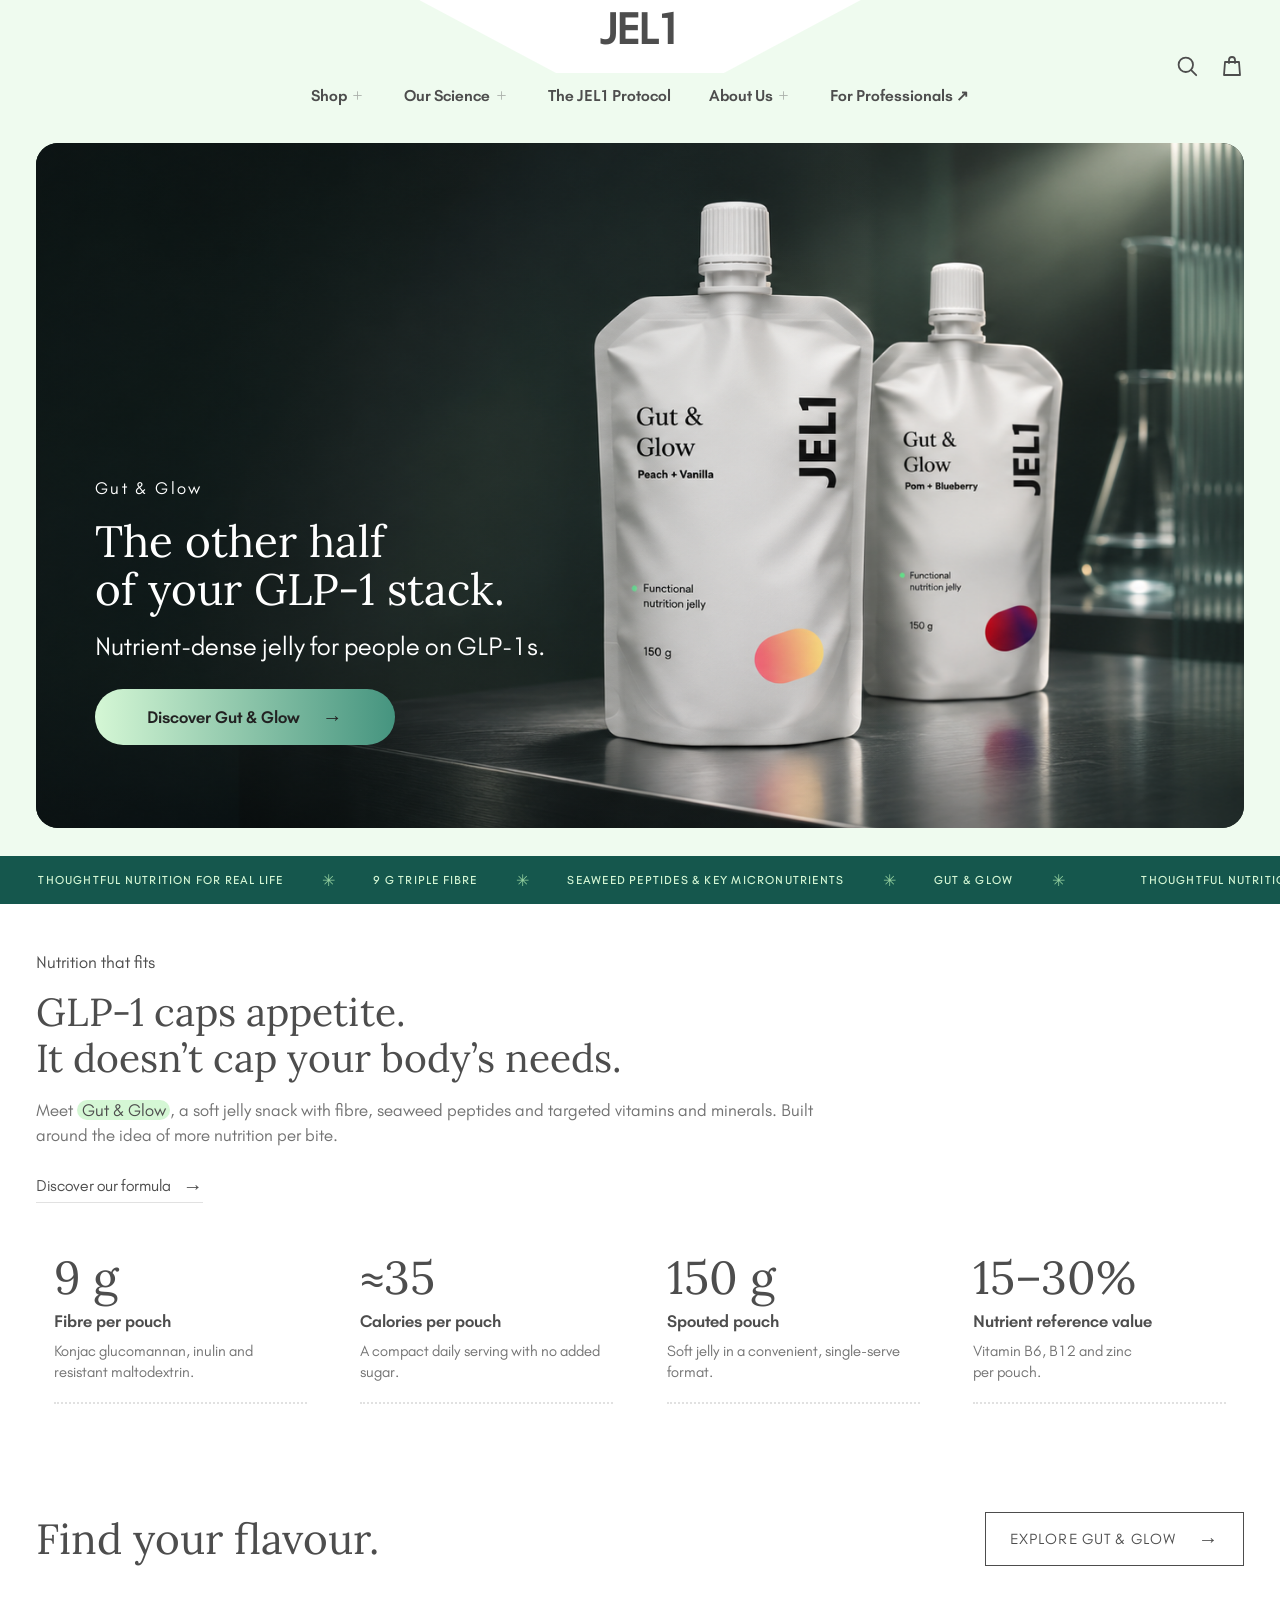
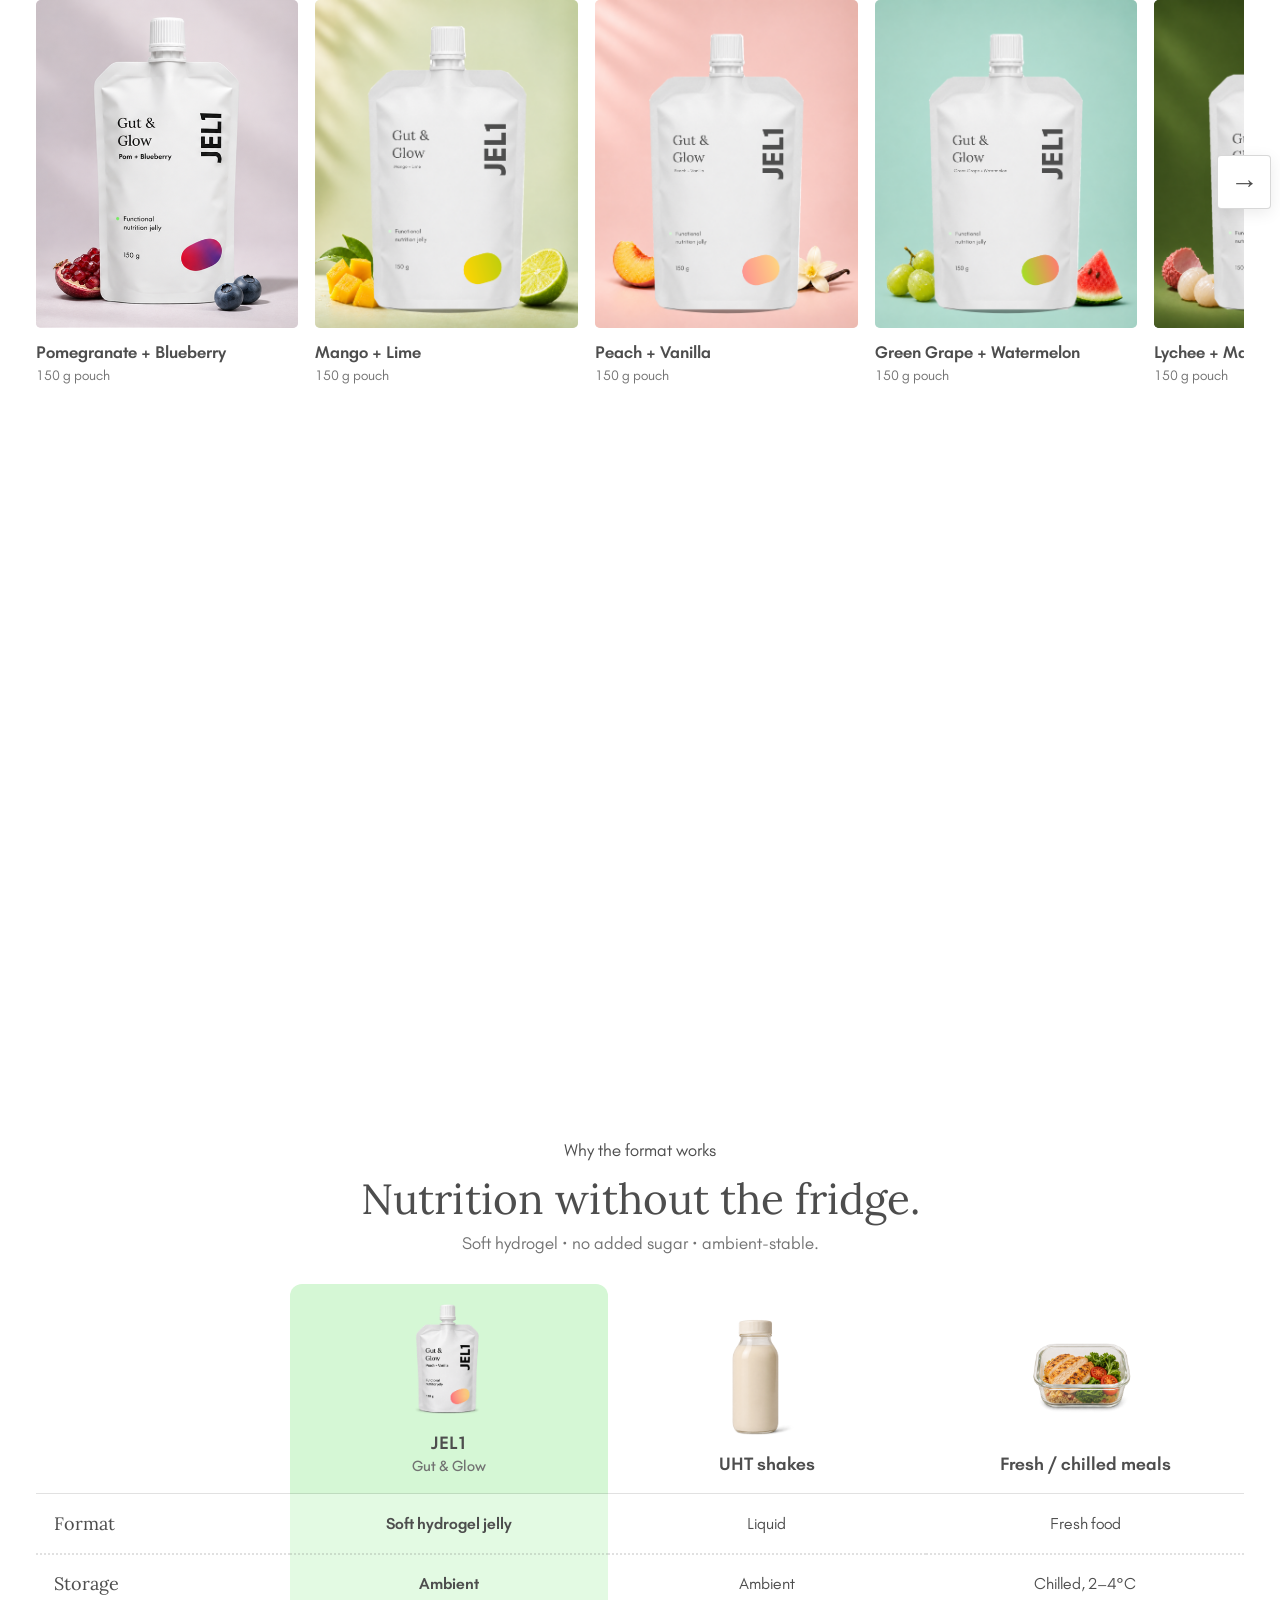
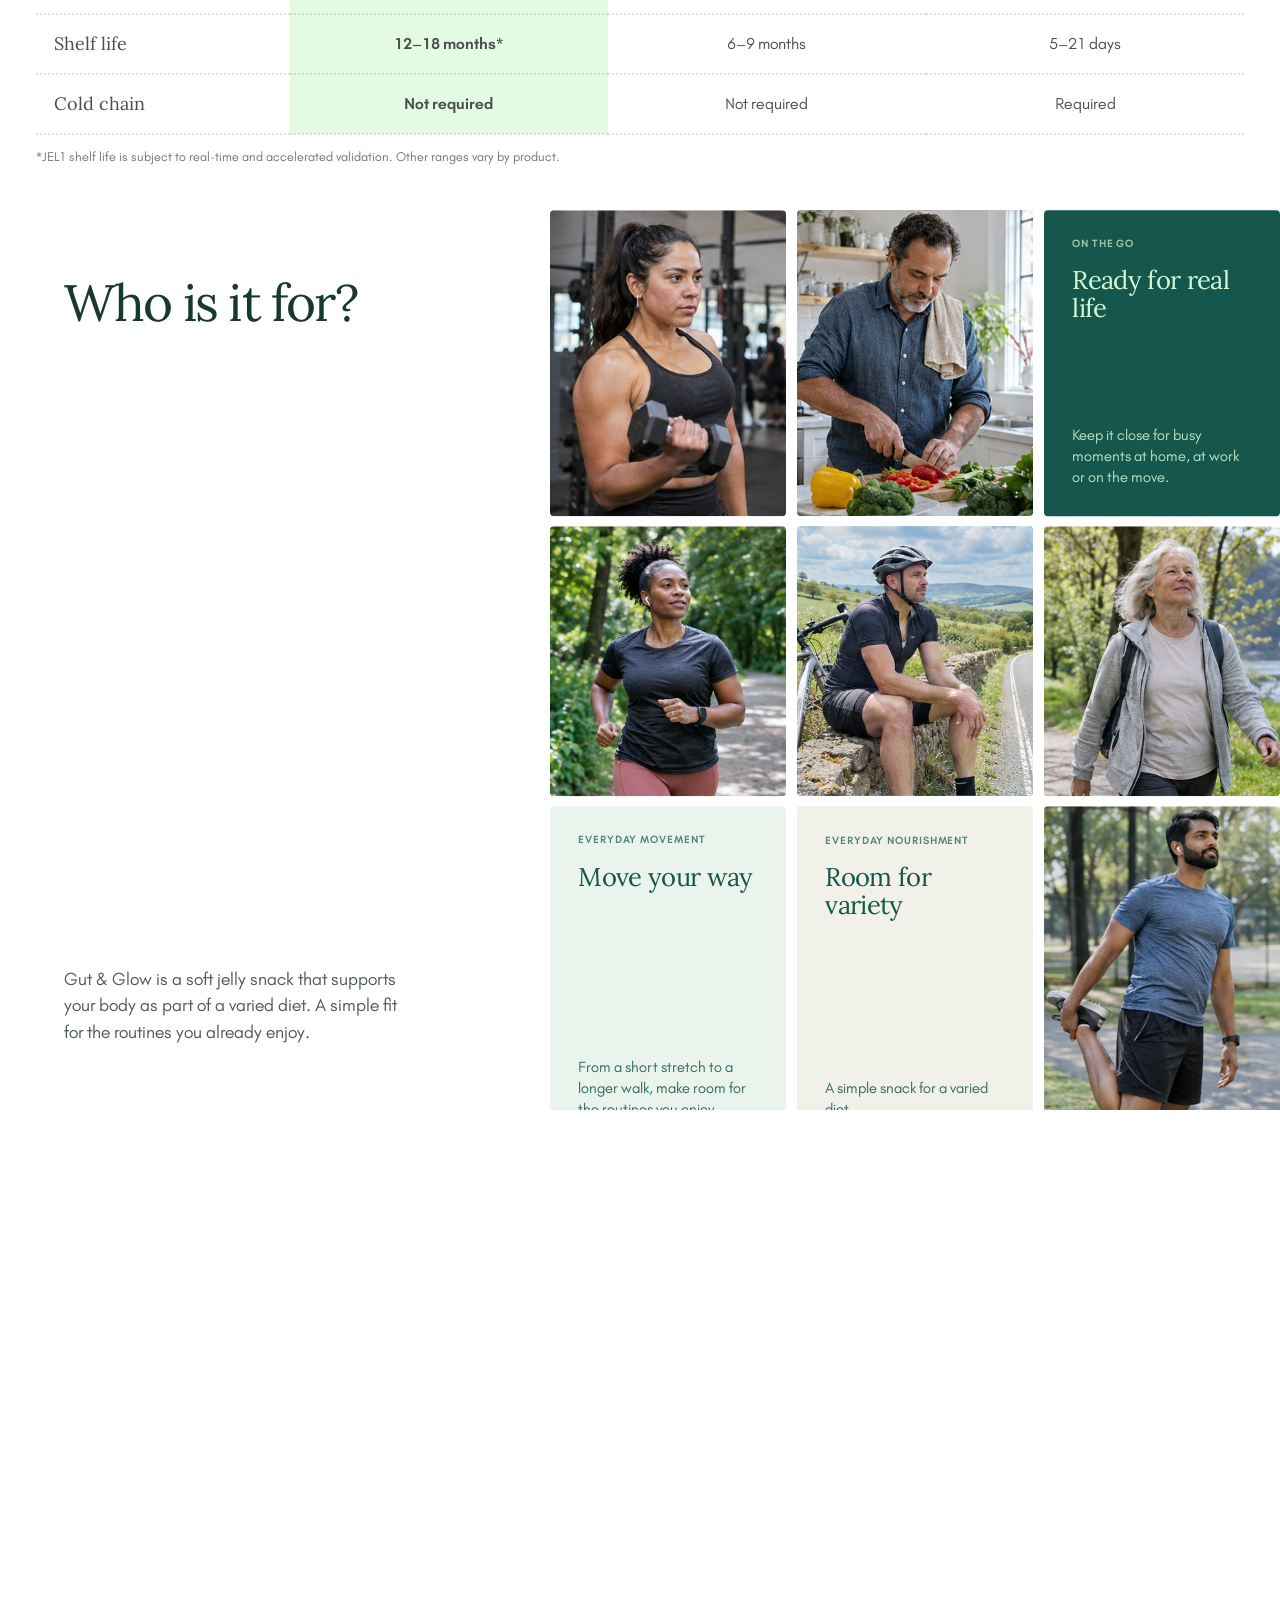
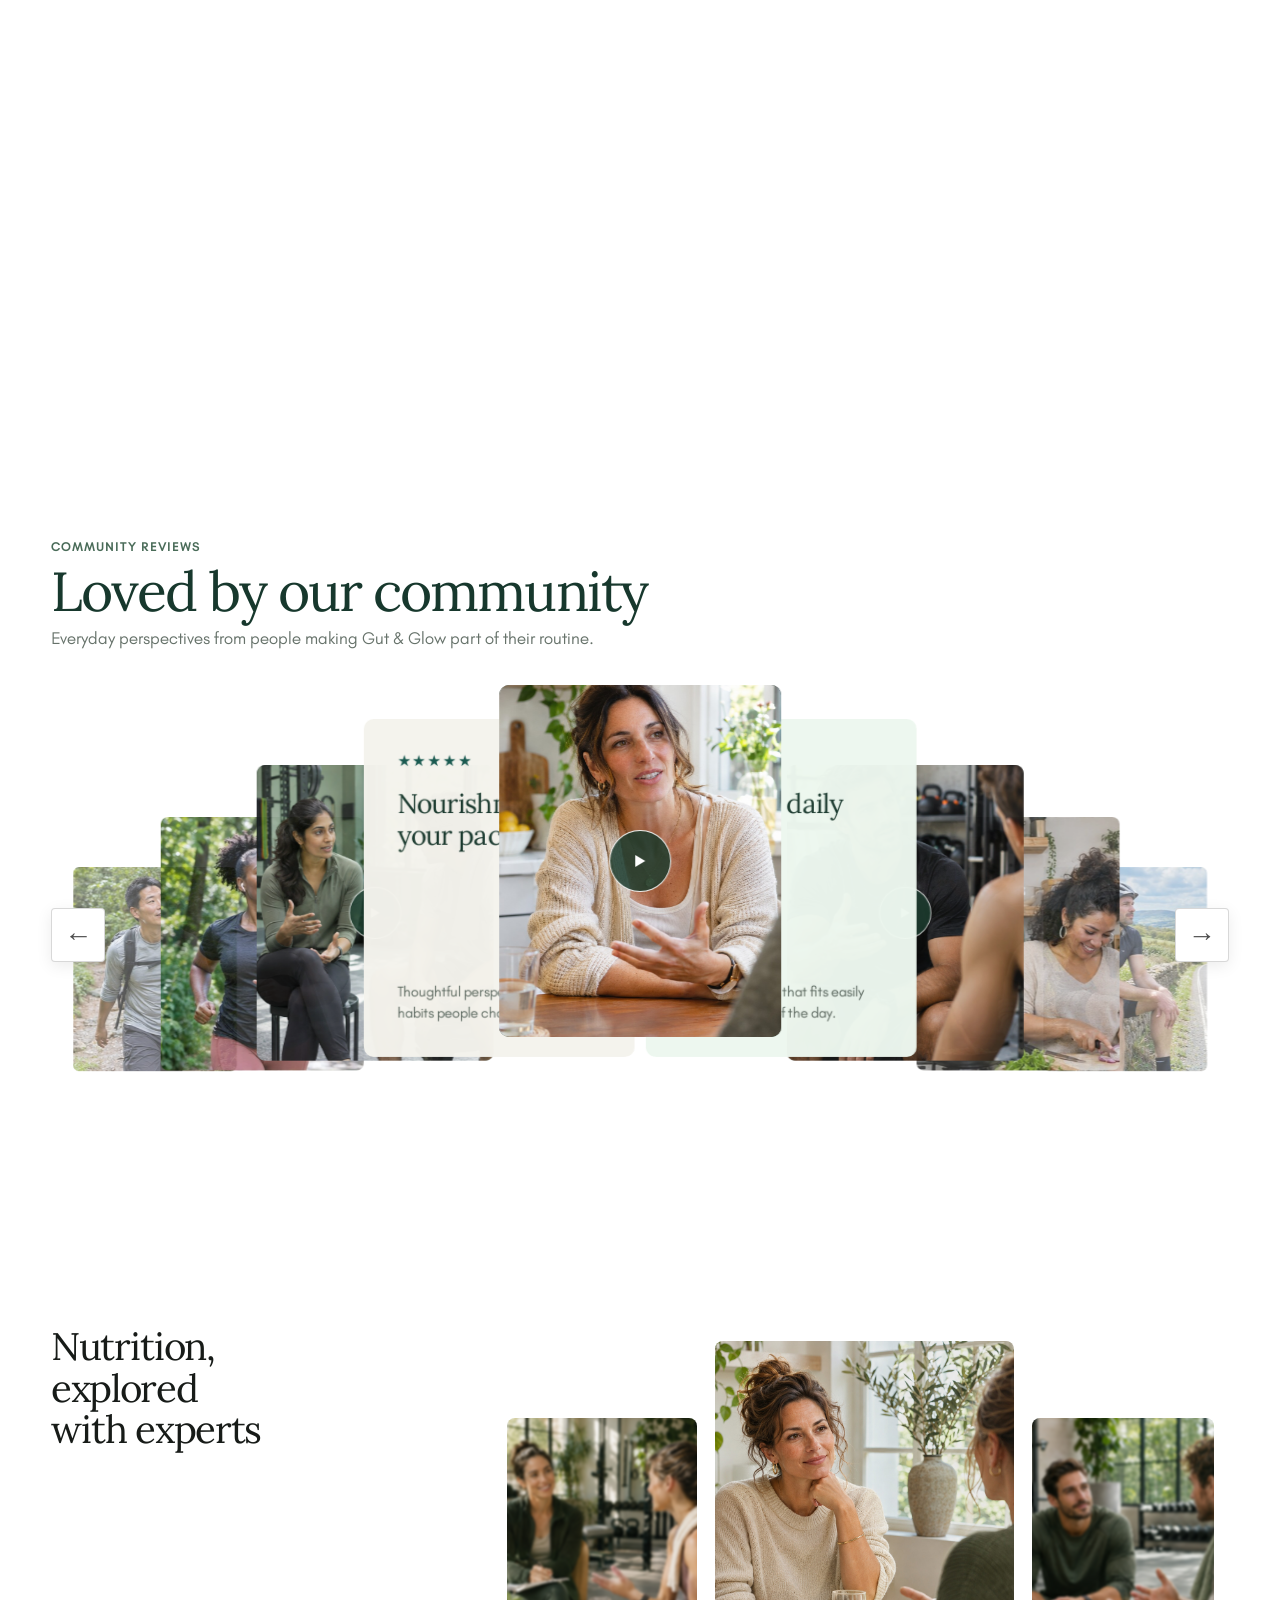
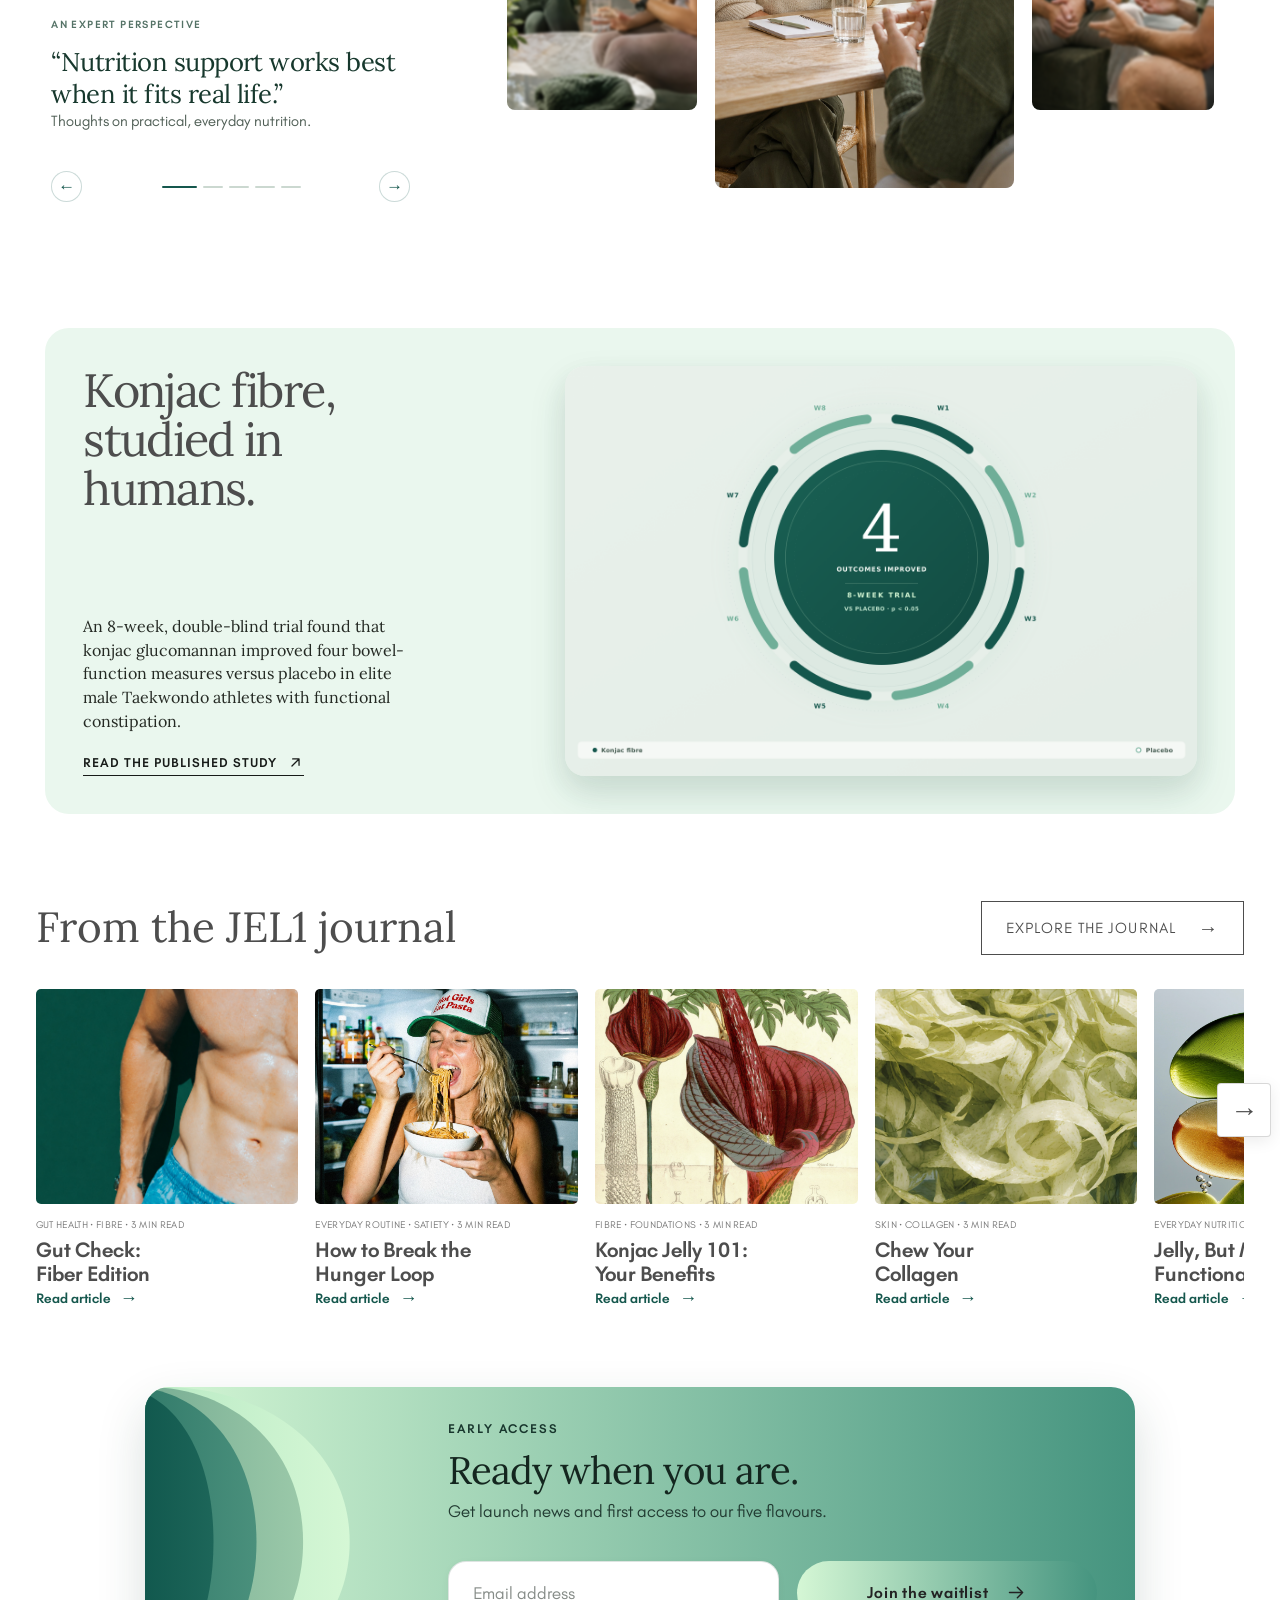
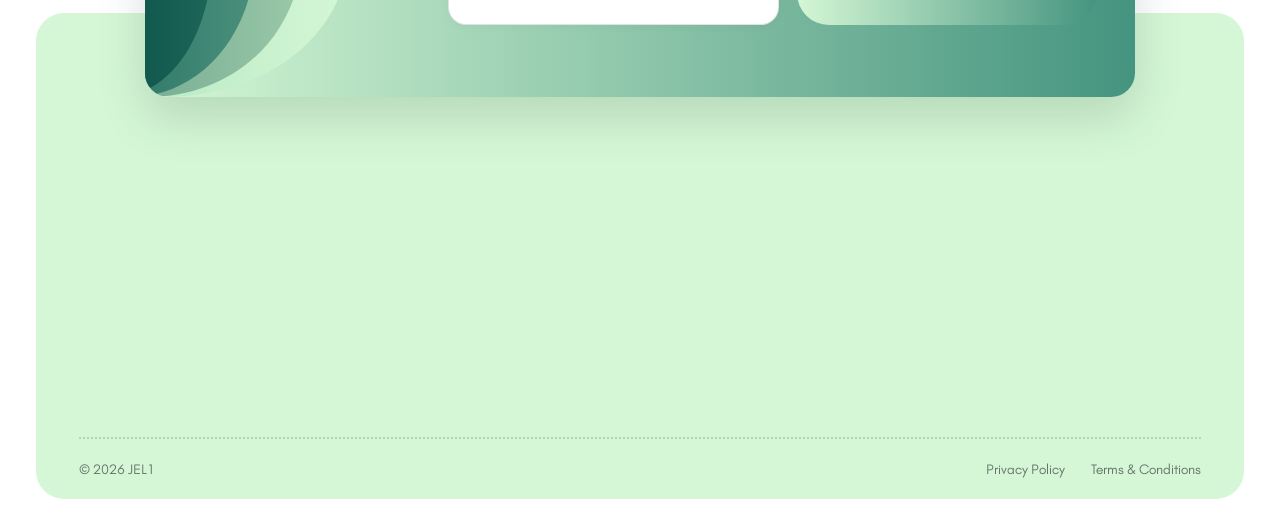
==== commit 378f6160: "last update" ====
--- a/index.html
+++ b/index.html
@@ -271,22 +271,22 @@
           <div class="audience-column" data-direction="down">
             <div class="audience-column-track">
               <figure class="audience-tile"><img src="images/audience-runner.jpg" alt="Woman jogging on a leafy path"></figure>
-              <figure class="audience-tile"><img src="images/audience-yoga.jpg" alt="Woman stretching at home"></figure>
               <article class="audience-tile audience-copy-tile audience-copy-tile--mint">
                 <div class="audience-card-top"><p class="audience-card-eyebrow">Everyday movement</p><h3>Move your way</h3></div>
                 <p class="audience-card-description">From a short stretch to a longer walk, make room for the routines you enjoy.</p>
               </article>
+              <figure class="audience-tile"><img src="images/audience-yoga.jpg" alt="Woman stretching at home"></figure>
               <figure class="audience-tile"><img src="images/audience-strength.jpg" alt="Woman strength training at a gym"></figure>
             </div>
           </div>
           <div class="audience-column" data-direction="up">
             <div class="audience-column-track">
               <figure class="audience-tile"><img src="images/audience-cooking.jpg" alt="Man preparing vegetables in his kitchen"></figure>
+              <figure class="audience-tile"><img src="images/audience-cycling.jpg" alt="Cyclist taking a break on a country road"></figure>
               <article class="audience-tile audience-copy-tile audience-copy-tile--ivory">
                 <div class="audience-card-top"><p class="audience-card-eyebrow">Everyday nourishment</p><h3>Room for variety</h3></div>
                 <p class="audience-card-description">A simple snack for a varied diet.</p>
               </article>
-              <figure class="audience-tile"><img src="images/audience-cycling.jpg" alt="Cyclist taking a break on a country road"></figure>
               <figure class="audience-tile"><img src="images/audience-hiking.jpg" alt="Man hiking on a green trail"></figure>
             </div>
           </div>
@@ -294,11 +294,11 @@
             <div class="audience-column-track">
               <figure class="audience-tile"><img src="images/audience-walking.jpg" alt="Older woman walking beside a lake"></figure>
               <figure class="audience-tile"><img src="images/audience-stretching.jpg" alt="Runner stretching outdoors after a run"></figure>
+              <figure class="audience-tile"><img src="images/audience-couple-cooking.jpg" alt="Couple cooking a meal together"></figure>
               <article class="audience-tile audience-copy-tile audience-copy-tile--forest">
                 <div class="audience-card-top"><p class="audience-card-eyebrow">On the go</p><h3>Ready for real life</h3></div>
                 <p class="audience-card-description">Keep it close for busy moments at home, at work or on the move.</p>
               </article>
-              <figure class="audience-tile"><img src="images/audience-couple-cooking.jpg" alt="Couple cooking a meal together"></figure>
             </div>
           </div>
         </div>
--- a/styles.css
+++ b/styles.css
@@ -892,7 +892,7 @@
   .audience-tile{height:clamp(170px,46vw,260px);border-radius:2px}
   .audience-tile:nth-child(3n+2){height:clamp(150px,40vw,230px)}
   .audience-tile:nth-child(3n){height:clamp(185px,50vw,280px)}
-  .audience-tile:nth-child(n+4){display:none}
+  .audience-tile:nth-child(n+5){display:none}
   .expert-insights.section-pad{padding-block:56px 62px;padding-inline:16px}
   .expert-heading{align-items:flex-end;margin-bottom:24px}
   .expert-heading .eyebrow{font-size:10px}
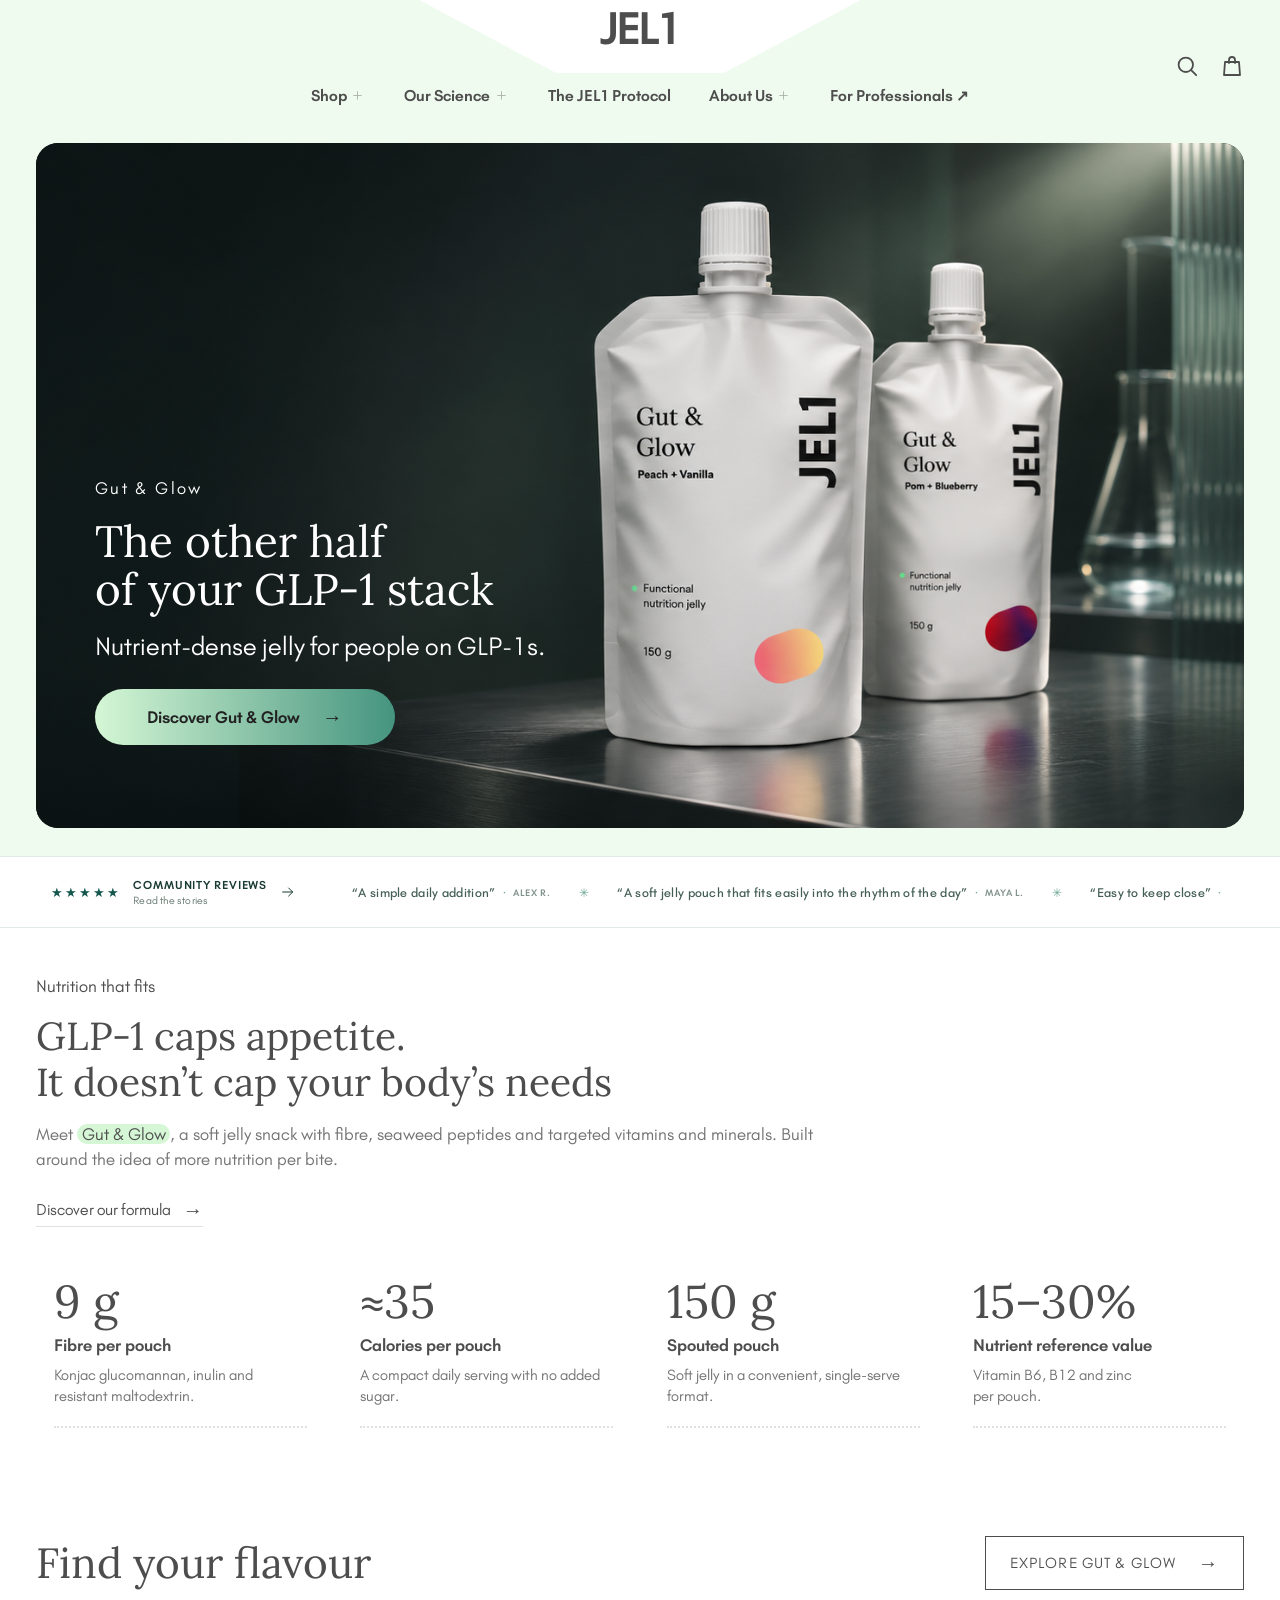
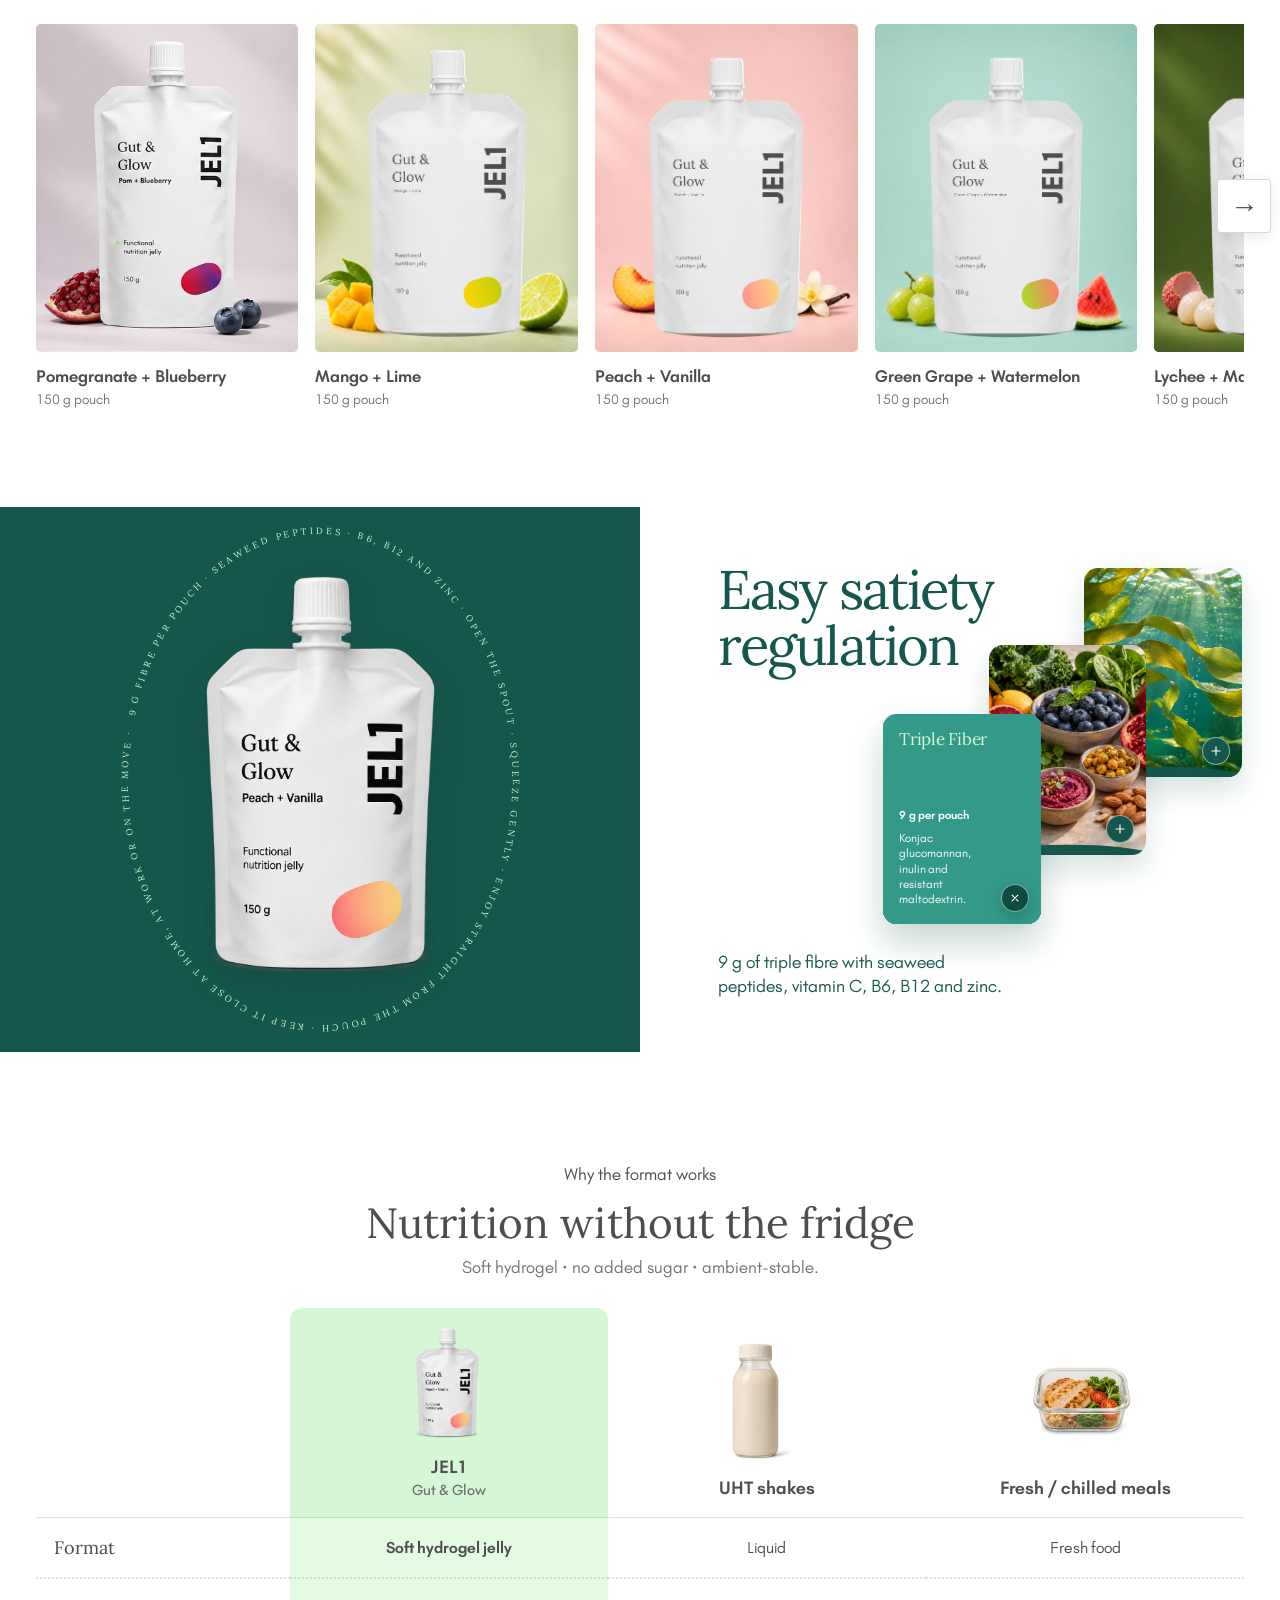
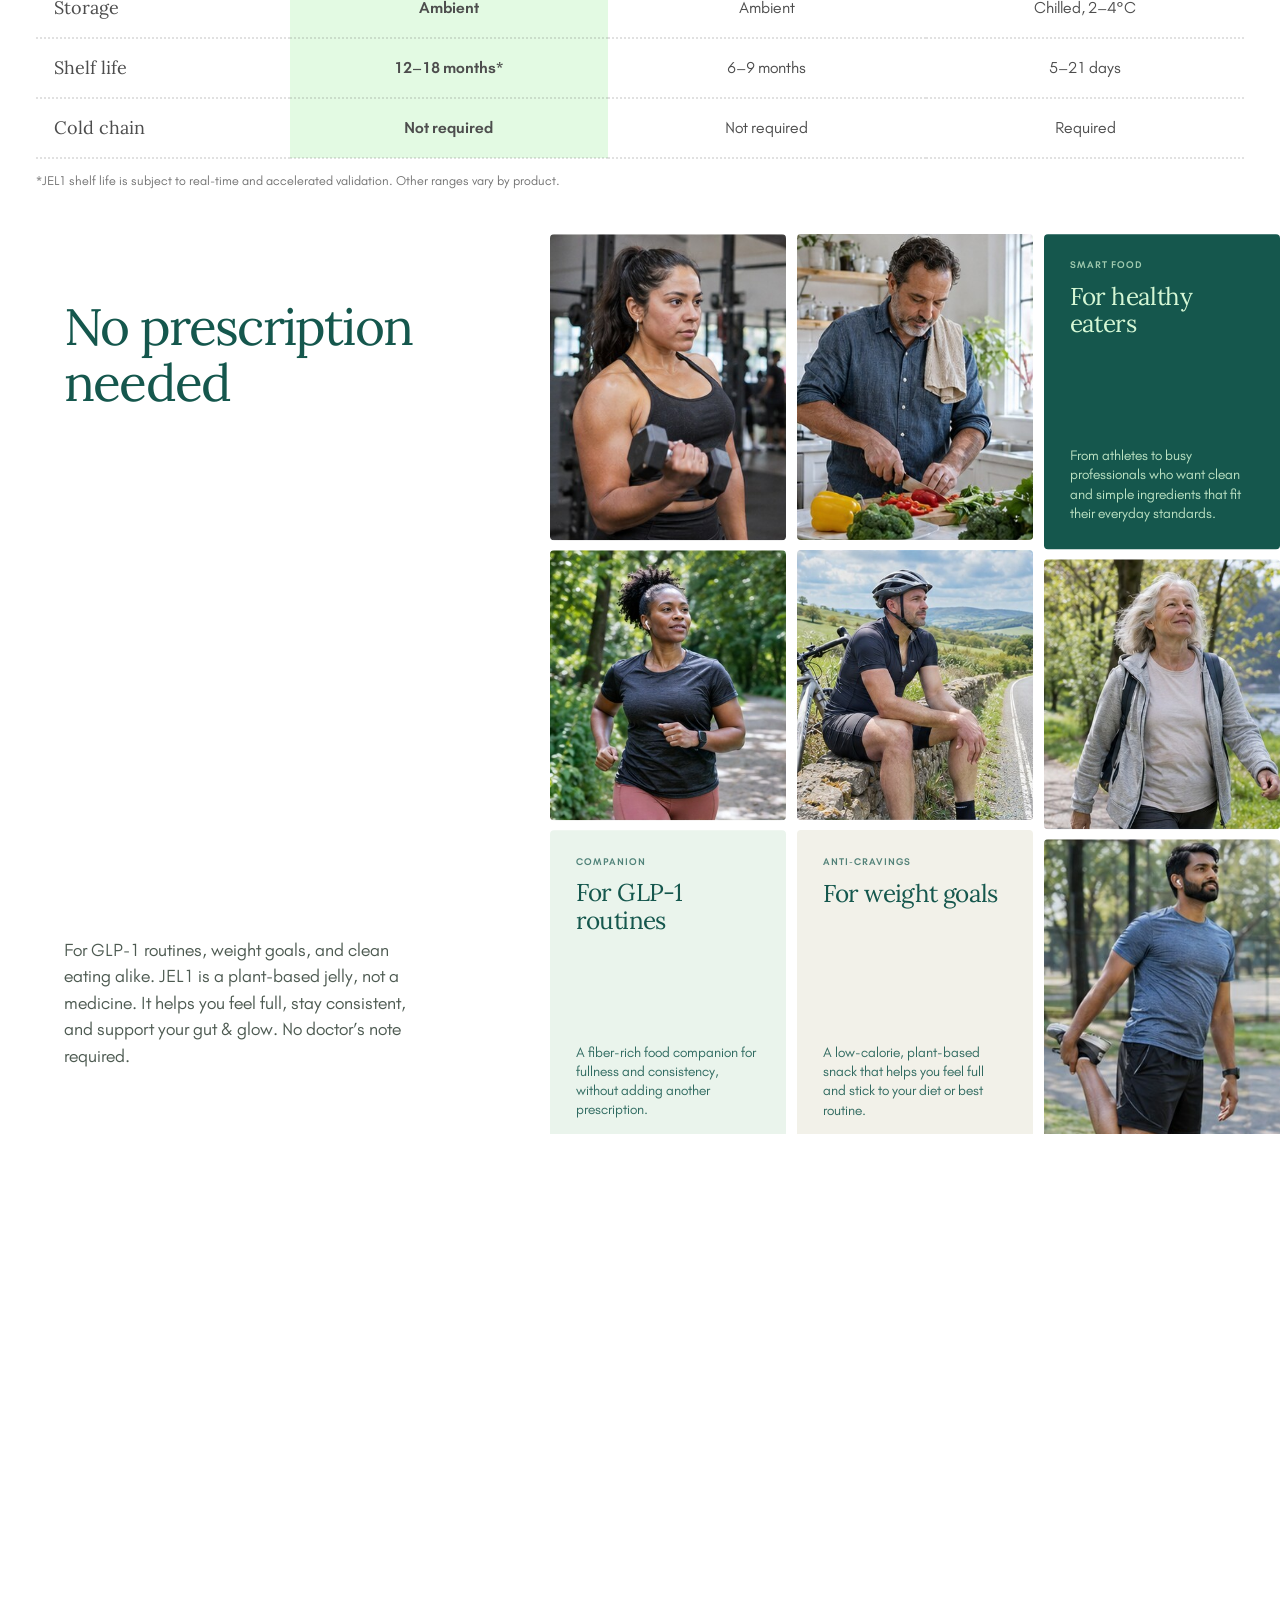
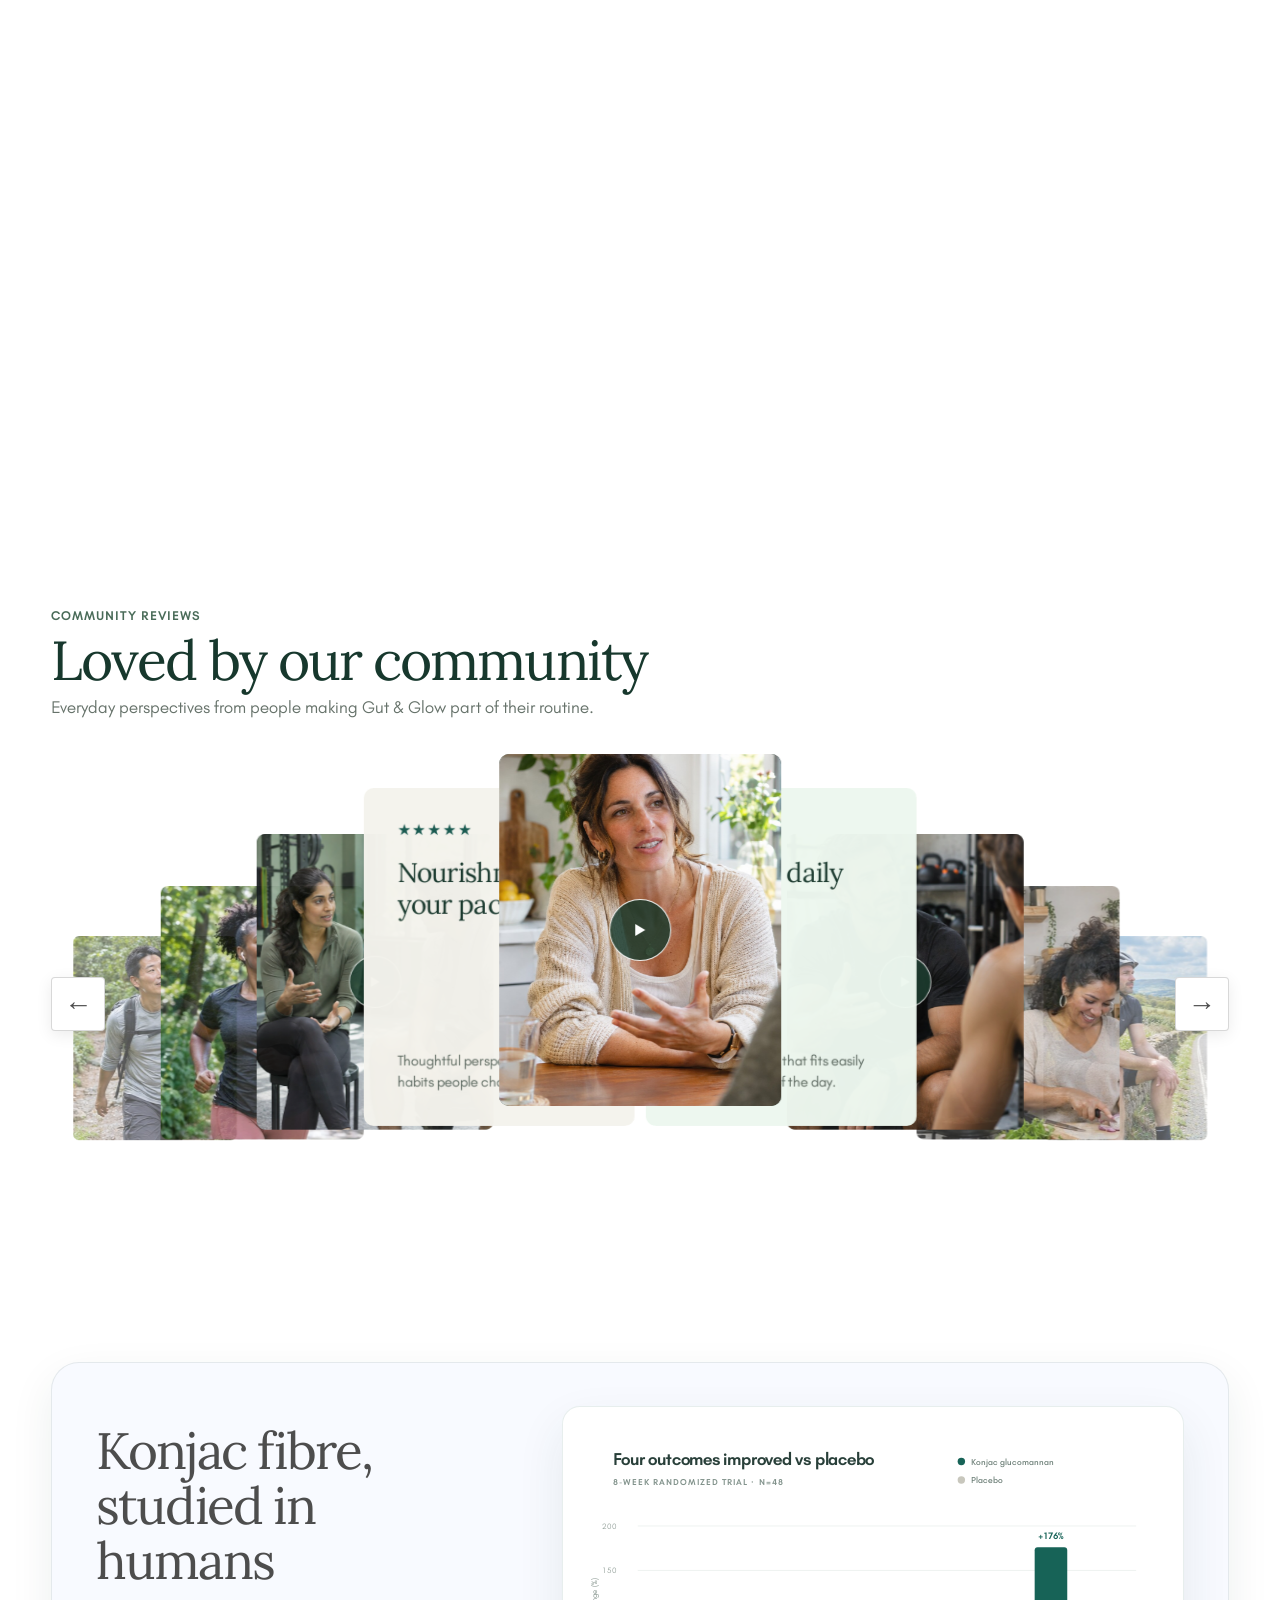
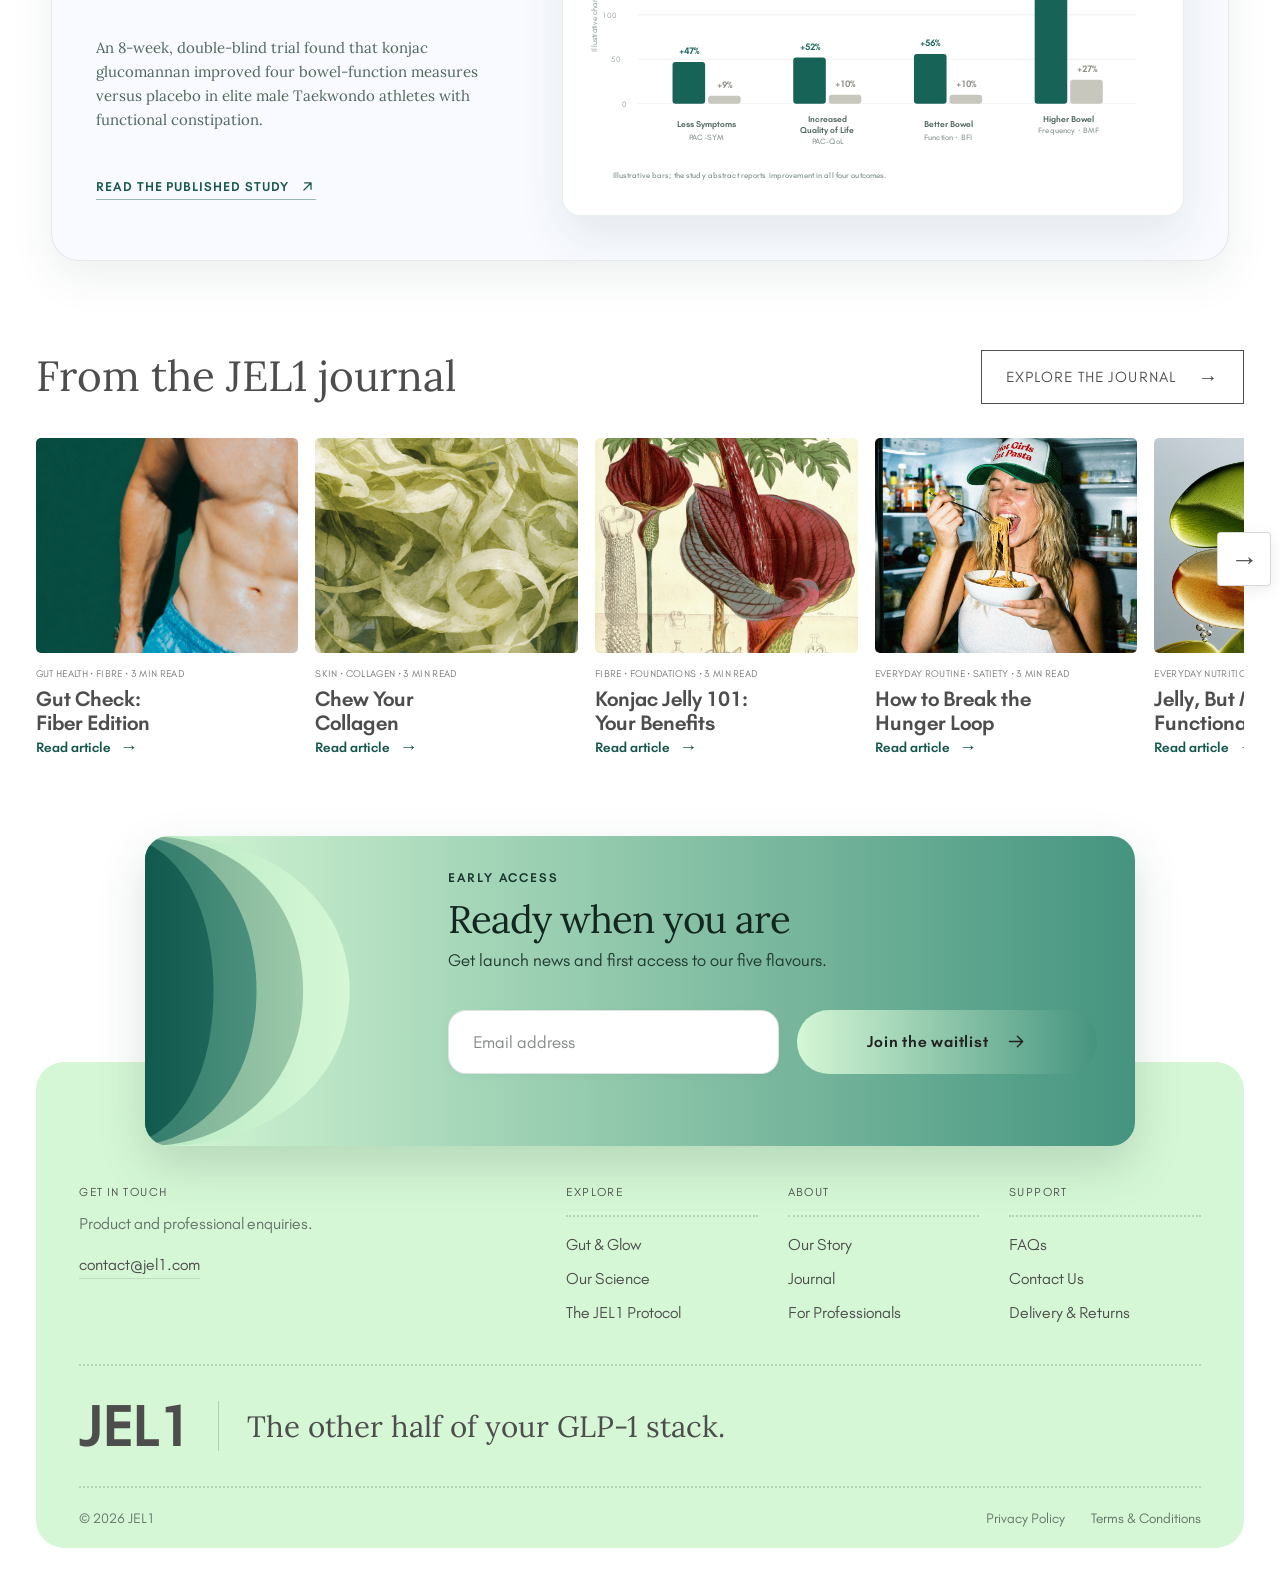
==== commit c806e377: "done!" ====
--- a/index.html
+++ b/index.html
@@ -27,7 +27,7 @@
       <div class="nav-entry has-mega">
         <div class="nav-entry-label"><a href="#collection">Shop</a><button class="nav-dropdown-toggle" type="button" aria-label="Open Shop menu" aria-expanded="false" aria-controls="mega-shop"><svg viewBox="0 0 24 24" aria-hidden="true"><path d="M12 5v14M5 12h14"/></svg></button></div>
         <div class="mega-menu" id="mega-shop" aria-label="Shop menu">
-          <div class="mega-menu-copy"><p class="eyebrow">The collection</p><h3>Five flavours.<br>One easy ritual.</h3><a class="text-link" href="#collection">Explore all flavours <svg viewBox="0 0 24 24" aria-hidden="true"><path d="M4 12h15M13 6l6 6-6 6"/></svg></a></div>
+          <div class="mega-menu-copy"><p class="eyebrow">The collection</p><h3>Five flavours.<br>One easy ritual</h3><a class="text-link" href="#collection">Explore all flavours <svg viewBox="0 0 24 24" aria-hidden="true"><path d="M4 12h15M13 6l6 6-6 6"/></svg></a></div>
           <div class="mega-menu-links"><a href="#collection">Find your flavour <svg viewBox="0 0 24 24" aria-hidden="true"><path d="M4 12h15M13 6l6 6-6 6"/></svg></a><a href="#routine">What’s inside <svg viewBox="0 0 24 24" aria-hidden="true"><path d="M4 12h15M13 6l6 6-6 6"/></svg></a><a href="#routine">The daily protocol <svg viewBox="0 0 24 24" aria-hidden="true"><path d="M4 12h15M13 6l6 6-6 6"/></svg></a></div>
           <a class="mega-feature" href="#collection"><img src="images/hover-peach-vanilla.jpg" alt="Peach and vanilla flavour notes"><span class="eyebrow">Featured flavour</span><strong>Peach + Vanilla</strong><span class="mega-feature-link">Discover Gut &amp; Glow <svg viewBox="0 0 24 24" aria-hidden="true"><path d="M7 17 17 7M8 7h9v9"/></svg></span></a>
         </div>
@@ -35,7 +35,7 @@
       <div class="nav-entry has-mega">
         <div class="nav-entry-label"><a href="#science">Our Science</a><button class="nav-dropdown-toggle" type="button" aria-label="Open Our Science menu" aria-expanded="false" aria-controls="mega-science"><svg viewBox="0 0 24 24" aria-hidden="true"><path d="M12 5v14M5 12h14"/></svg></button></div>
         <div class="mega-menu" id="mega-science" aria-label="Our Science menu">
-          <div class="mega-menu-copy"><p class="eyebrow">A closer look</p><h3>Nutrition built around<br>a smaller appetite.</h3><a class="text-link" href="#science">Why every bite matters <svg viewBox="0 0 24 24" aria-hidden="true"><path d="M4 12h15M13 6l6 6-6 6"/></svg></a></div>
+          <div class="mega-menu-copy"><p class="eyebrow">A closer look</p><h3>Nutrition built around<br>a smaller appetite</h3><a class="text-link" href="#science">Why every bite matters <svg viewBox="0 0 24 24" aria-hidden="true"><path d="M4 12h15M13 6l6 6-6 6"/></svg></a></div>
           <div class="mega-menu-links"><a href="#science">The GLP-1 nutrition gap <svg viewBox="0 0 24 24" aria-hidden="true"><path d="M4 12h15M13 6l6 6-6 6"/></svg></a><a href="#compare">Why the format works <svg viewBox="0 0 24 24" aria-hidden="true"><path d="M4 12h15M13 6l6 6-6 6"/></svg></a><a href="#research">Konjac research <svg viewBox="0 0 24 24" aria-hidden="true"><path d="M4 12h15M13 6l6 6-6 6"/></svg></a></div>
           <a class="mega-feature" href="#research"><img src="images/konjac-research.png" alt="Conceptual image of translucent konjac hydrogel"><span class="eyebrow">Research spotlight</span><strong>Konjac fibre, up close</strong><span class="mega-feature-link">Read the evidence <svg viewBox="0 0 24 24" aria-hidden="true"><path d="M7 17 17 7M8 7h9v9"/></svg></span></a>
         </div>
@@ -44,7 +44,7 @@
       <div class="nav-entry has-mega">
         <div class="nav-entry-label"><a href="#science">About Us</a><button class="nav-dropdown-toggle" type="button" aria-label="Open About Us menu" aria-expanded="false" aria-controls="mega-about"><svg viewBox="0 0 24 24" aria-hidden="true"><path d="M12 5v14M5 12h14"/></svg></button></div>
         <div class="mega-menu" id="mega-about" aria-label="About Us menu">
-          <div class="mega-menu-copy"><p class="eyebrow">Meet JEL1</p><h3>Made for the life<br>you’re already living.</h3><a class="text-link" href="#science">Our point of view <svg viewBox="0 0 24 24" aria-hidden="true"><path d="M4 12h15M13 6l6 6-6 6"/></svg></a></div>
+          <div class="mega-menu-copy"><p class="eyebrow">Meet JEL1</p><h3>Made for the life<br>you’re already living</h3><a class="text-link" href="#science">Our point of view <svg viewBox="0 0 24 24" aria-hidden="true"><path d="M4 12h15M13 6l6 6-6 6"/></svg></a></div>
           <div class="mega-menu-links"><a href="#routine">Everyday routine <svg viewBox="0 0 24 24" aria-hidden="true"><path d="M4 12h15M13 6l6 6-6 6"/></svg></a><a href="#journal">The JEL1 journal <svg viewBox="0 0 24 24" aria-hidden="true"><path d="M4 12h15M13 6l6 6-6 6"/></svg></a><a href="#contact">Contact the team <svg viewBox="0 0 24 24" aria-hidden="true"><path d="M4 12h15M13 6l6 6-6 6"/></svg></a></div>
           <a class="mega-feature" href="#routine"><img src="images/everyday-lifestyle.png" alt="Gut &amp; Glow in a relaxed everyday setting"><span class="eyebrow">Nutrition that fits</span><strong>At home. At work. On the go.</strong><span class="mega-feature-link">See the routine <svg viewBox="0 0 24 24" aria-hidden="true"><path d="M7 17 17 7M8 7h9v9"/></svg></span></a>
         </div>
@@ -61,24 +61,32 @@
       <div class="hero-image" role="img" aria-label="Gut & Glow pouches in a softly lit product studio"></div>
       <div class="hero-copy">
         <p class="eyebrow">Gut &amp; Glow</p>
-        <h1 id="hero-title">The other half<br>of your GLP-1 stack.</h1>
+        <h1 id="hero-title">The other half<br>of your GLP-1 stack</h1>
         <p class="hero-subtitle">Nutrient-dense jelly for people on GLP-1s.</p>
         <a class="button button-dark" href="#collection">Discover Gut &amp; Glow <span>→</span></a>
       </div>
     </section>
   </div>
 
-    <div class="brand-marquee" aria-label="Gut and Glow: thoughtful nutrition for real life; 9 grams of triple fibre; seaweed peptides and key micronutrients">
-      <div class="brand-marquee-track" aria-hidden="true">
-        <div class="brand-marquee-group"><span>Thoughtful nutrition for real life</span><i>✳</i><span>9 g triple fibre</span><i>✳</i><span>Seaweed peptides &amp; key micronutrients</span><i>✳</i><span>Gut &amp; Glow</span><i>✳</i></div>
-        <div class="brand-marquee-group"><span>Thoughtful nutrition for real life</span><i>✳</i><span>9 g triple fibre</span><i>✳</i><span>Seaweed peptides &amp; key micronutrients</span><i>✳</i><span>Gut &amp; Glow</span><i>✳</i></div>
+    <div class="brand-marquee review-marquee" aria-label="Community reviews">
+      <a class="review-marquee-static" href="#community">
+        <span class="review-marquee-stars" aria-hidden="true">★★★★★</span>
+        <span class="review-marquee-label"><strong>Community reviews</strong><small>Read the stories</small></span>
+        <svg viewBox="0 0 24 24" aria-hidden="true"><path d="M4 12h15M13 6l6 6-6 6"/></svg>
+      </a>
+      <div class="review-marquee-window" aria-hidden="true">
+        <div class="review-marquee-track">
+          <!-- Demo bylines; replace with approved reviewer names before publishing. -->
+          <div class="review-marquee-group"><span>“A simple daily addition” <small class="review-marquee-author">Alex R.</small></span><i>✳</i><span>“A soft jelly pouch that fits easily into the rhythm of the day” <small class="review-marquee-author">Maya L.</small></span><i>✳</i><span>“Easy to keep close” <small class="review-marquee-author">Sam T.</small></span><i>✳</i><span>“Ready to enjoy at home, at work or when the day takes you out” <small class="review-marquee-author">Jordan M.</small></span><i>✳</i><span>“A routine you can return to” <small class="review-marquee-author">Noah K.</small></span><i>✳</i><span>“Small everyday choices that feel simple to keep up” <small class="review-marquee-author">Taylor P.</small></span><i>✳</i></div>
+          <div class="review-marquee-group"><span>“A simple daily addition” <small class="review-marquee-author">Alex R.</small></span><i>✳</i><span>“A soft jelly pouch that fits easily into the rhythm of the day” <small class="review-marquee-author">Maya L.</small></span><i>✳</i><span>“Easy to keep close” <small class="review-marquee-author">Sam T.</small></span><i>✳</i><span>“Ready to enjoy at home, at work or when the day takes you out” <small class="review-marquee-author">Jordan M.</small></span><i>✳</i><span>“A routine you can return to” <small class="review-marquee-author">Noah K.</small></span><i>✳</i><span>“Small everyday choices that feel simple to keep up” <small class="review-marquee-author">Taylor P.</small></span><i>✳</i></div>
+        </div>
       </div>
     </div>
 
     <section class="intro section-pad" id="science">
       <div class="intro-copy">
         <p class="eyebrow">Nutrition that fits</p>
-        <h2>GLP-1 caps appetite.<br>It doesn’t cap your body’s needs.</h2>
+        <h2>GLP-1 caps appetite.<br>It doesn’t cap your body’s needs</h2>
         <p class="intro-description">Meet <em>Gut &amp; Glow</em>, a soft jelly snack with fibre, seaweed peptides and targeted vitamins and minerals. Built around the idea of more nutrition per bite.</p>
         <a class="text-link" href="#routine">Discover our formula <span>→</span></a>
       </div>
@@ -132,7 +140,7 @@
 
     <section class="collection section-pad" id="collection">
       <div class="section-heading collection-heading">
-        <div><h2>Find your flavour.</h2></div>
+        <div><h2>Find your flavour</h2></div>
         <a class="button button-outline" href="#routine">Explore Gut &amp; Glow <span>→</span></a>
       </div>
       <div class="flavour-slider">
@@ -253,7 +261,7 @@
     </section>
 
     <section class="comparison section-pad" id="compare">
-      <div class="section-heading"><p class="eyebrow">Why the format works</p><h2>Nutrition without the fridge.</h2><p>Soft hydrogel · no added sugar · ambient-stable.</p></div>
+      <div class="section-heading"><p class="eyebrow">Why the format works</p><h2>Nutrition without the fridge</h2><p>Soft hydrogel · no added sugar · ambient-stable.</p></div>
       <div class="table-scroll"><table>
         <thead><tr><th><span class="sr-only">Format comparison</span></th><th class="featured"><img src="images/comparison-jel1.png" alt=""><b>JEL1</b><span>Gut &amp; Glow</span></th><th><img src="images/comparison-shake.png" alt=""><b>UHT shakes</b></th><th><img src="images/comparison-meal.png" alt=""><b>Fresh / chilled meals</b></th></tr></thead>
         <tbody><tr><th>Format</th><td class="featured">Soft hydrogel jelly</td><td>Liquid</td><td>Fresh food</td></tr><tr><th>Storage</th><td class="featured">Ambient</td><td>Ambient</td><td>Chilled, 2–4°C</td></tr><tr><th>Shelf life</th><td class="featured">12–18 months*</td><td>6–9 months</td><td>5–21 days</td></tr><tr><th>Cold chain</th><td class="featured">Not required</td><td>Not required</td><td>Required</td></tr></tbody>
@@ -264,16 +272,16 @@
     <section class="audience section-pad" id="audience" aria-labelledby="audience-title">
       <div class="audience-stage">
         <div class="audience-copy">
-          <h2 id="audience-title">Who is it for?</h2>
-          <p>Gut &amp; Glow is a soft jelly snack that supports your body as part of a varied diet. A simple fit for the routines you already enjoy.</p>
+          <h2 id="audience-title">No prescription needed</h2>
+          <p>For GLP-1 routines, weight goals, and clean eating alike. JEL1 is a plant-based jelly, not a medicine. It helps you feel full, stay consistent, and support your gut &amp; glow. No doctor’s note required.</p>
         </div>
         <div class="audience-gallery" aria-label="People across active, everyday routines">
           <div class="audience-column" data-direction="down">
             <div class="audience-column-track">
               <figure class="audience-tile"><img src="images/audience-runner.jpg" alt="Woman jogging on a leafy path"></figure>
               <article class="audience-tile audience-copy-tile audience-copy-tile--mint">
-                <div class="audience-card-top"><p class="audience-card-eyebrow">Everyday movement</p><h3>Move your way</h3></div>
-                <p class="audience-card-description">From a short stretch to a longer walk, make room for the routines you enjoy.</p>
+                <div class="audience-card-top"><p class="audience-card-eyebrow">Companion</p><h3>For GLP-1 routines</h3></div>
+                <p class="audience-card-description">A fiber-rich food companion for fullness and consistency, without adding another prescription.</p>
               </article>
               <figure class="audience-tile"><img src="images/audience-yoga.jpg" alt="Woman stretching at home"></figure>
               <figure class="audience-tile"><img src="images/audience-strength.jpg" alt="Woman strength training at a gym"></figure>
@@ -284,8 +292,8 @@
               <figure class="audience-tile"><img src="images/audience-cooking.jpg" alt="Man preparing vegetables in his kitchen"></figure>
               <figure class="audience-tile"><img src="images/audience-cycling.jpg" alt="Cyclist taking a break on a country road"></figure>
               <article class="audience-tile audience-copy-tile audience-copy-tile--ivory">
-                <div class="audience-card-top"><p class="audience-card-eyebrow">Everyday nourishment</p><h3>Room for variety</h3></div>
-                <p class="audience-card-description">A simple snack for a varied diet.</p>
+                <div class="audience-card-top"><p class="audience-card-eyebrow">Anti-Cravings</p><h3>For weight goals</h3></div>
+                <p class="audience-card-description">A low-calorie, plant-based snack that helps you feel full and stick to your diet or best routine.</p>
               </article>
               <figure class="audience-tile"><img src="images/audience-hiking.jpg" alt="Man hiking on a green trail"></figure>
             </div>
@@ -296,11 +304,16 @@
               <figure class="audience-tile"><img src="images/audience-stretching.jpg" alt="Runner stretching outdoors after a run"></figure>
               <figure class="audience-tile"><img src="images/audience-couple-cooking.jpg" alt="Couple cooking a meal together"></figure>
               <article class="audience-tile audience-copy-tile audience-copy-tile--forest">
-                <div class="audience-card-top"><p class="audience-card-eyebrow">On the go</p><h3>Ready for real life</h3></div>
-                <p class="audience-card-description">Keep it close for busy moments at home, at work or on the move.</p>
+                <div class="audience-card-top"><p class="audience-card-eyebrow">Smart Food</p><h3>For healthy eaters</h3></div>
+                <p class="audience-card-description">From athletes to busy professionals who want clean and simple ingredients that fit their everyday standards.</p>
               </article>
             </div>
           </div>
+        </div>
+        <div class="audience-mobile-cards" aria-label="Who Gut &amp; Glow is for">
+          <article class="audience-mobile-card audience-mobile-card--mint"><p class="audience-card-eyebrow">Companion</p><h3>For GLP-1 routines</h3><p>A fiber-rich food companion for fullness and consistency, without adding another prescription.</p></article>
+          <article class="audience-mobile-card audience-mobile-card--ivory"><p class="audience-card-eyebrow">Anti-Cravings</p><h3>For weight goals</h3><p>A low-calorie, plant-based snack that helps you feel full and stick to your diet or best routine.</p></article>
+          <article class="audience-mobile-card audience-mobile-card--forest"><p class="audience-card-eyebrow">Smart Food</p><h3>For healthy eaters</h3><p>From athletes to busy professionals who want clean and simple ingredients that fit their everyday standards.</p></article>
         </div>
       </div>
     </section>
@@ -348,6 +361,7 @@
     </section>
 
 
+    <!-- Expert section temporarily hidden; restore by removing these comment markers.
     <section class="expert-feature section-pad" id="expert-insights" aria-labelledby="expert-feature-title">
       <div class="expert-feature-inner">
         <div class="expert-feature-copy">
@@ -380,19 +394,54 @@
         </div>
       </div>
     </section>
+    -->
 
     <section class="research section-pad" id="research">
       <div class="research-panel">
         <div class="research-feature">
           <div class="research-copy">
-            <h2><span>Konjac fibre,</span><span>studied in humans.</span></h2>
+            <h2><span>Konjac fibre,</span><span>studied in humans</span></h2>
             <div class="research-bottom">
               <p class="research-lead">An 8-week, double-blind trial found that konjac glucomannan improved four bowel-function measures versus placebo in elite male Taekwondo athletes with functional constipation.</p>
               <a class="research-link" href="https://pubmed.ncbi.nlm.nih.gov/41117955/" target="_blank" rel="noopener">Read the published study <svg viewBox="0 0 24 24" aria-hidden="true"><path d="M7 17 17 7M8 7h9v9"/></svg></a>
             </div>
           </div>
-          <figure class="research-visual research-chart-visual">
-            <img class="research-chart-image" src="images/research-outcomes-chart.png" alt="Graph of the eight-week konjac glucomannan trial, connecting four outcomes improved versus placebo: constipation symptoms, quality of life, bowel movement frequency, and bowel function. Statistical significance is shown once as p less than 0.05.">
+          <figure class="research-visual research-chart-visual" aria-label="Trial outcomes compared with placebo">
+            <svg class="research-outcomes-chart" viewBox="0 0 800 500" role="img" aria-labelledby="outcomes-title outcomes-description">
+              <title id="outcomes-title">Four outcomes improved versus placebo</title>
+              <desc id="outcomes-description">An illustrative chart based on the attached concept. Its bar heights and percentages are not exact effect sizes from the paper. The eight-week randomized trial abstract reports significant improvement in constipation symptoms, quality of life, bowel movement frequency and bowel function.</desc>
+              <text class="chart-title" x="48" y="52">Four outcomes improved vs placebo</text>
+              <text class="chart-subtitle" x="48" y="80">8-WEEK RANDOMIZED TRIAL  ·  N=48</text>
+              <g class="chart-legend" transform="translate(515 48)">
+                <circle cx="4" cy="0" r="5" class="legend-konjac"/><text x="17" y="4">Konjac glucomannan</text>
+                <circle cx="4" cy="25" r="5" class="legend-placebo"/><text x="17" y="29">Placebo</text>
+              </g>
+              <text class="chart-axis-label" transform="translate(27 305) rotate(-90)">Illustrative change (%)</text>
+              <g class="chart-gridlines" aria-hidden="true">
+                <line x1="82" y1="375" x2="755" y2="375"/><line x1="82" y1="315" x2="755" y2="315"/>
+                <line x1="82" y1="255" x2="755" y2="255"/><line x1="82" y1="195" x2="755" y2="195"/>
+                <line x1="82" y1="135" x2="755" y2="135"/>
+                <text x="68" y="379">0</text><text x="60" y="319">50</text><text x="54" y="259">100</text>
+                <text x="54" y="199">150</text><text x="54" y="139">200</text>
+              </g>
+              <g class="chart-bars">
+                <rect class="research-bar konjac-bar" x="129" y="318.6" width="44" height="56.4" rx="4"/><rect class="research-bar placebo-bar" x="177" y="364.2" width="44" height="10.8" rx="4"/>
+                <text class="chart-value chart-value-konjac" x="151" y="308">+47%</text><text class="chart-value chart-value-placebo" x="199" y="354">+9%</text>
+                <rect class="research-bar konjac-bar" x="292" y="312.6" width="44" height="62.4" rx="4"/><rect class="research-bar placebo-bar" x="340" y="363" width="44" height="12" rx="4"/>
+                <text class="chart-value chart-value-konjac" x="314" y="302">+52%</text><text class="chart-value chart-value-placebo" x="362" y="353">+10%</text>
+                <rect class="research-bar konjac-bar" x="455" y="307.8" width="44" height="67.2" rx="4"/><rect class="research-bar placebo-bar" x="503" y="363" width="44" height="12" rx="4"/>
+                <text class="chart-value chart-value-konjac" x="477" y="297">+56%</text><text class="chart-value chart-value-placebo" x="525" y="353">+10%</text>
+                <rect class="research-bar konjac-bar" x="618" y="163.8" width="44" height="211.2" rx="4"/><rect class="research-bar placebo-bar" x="666" y="342.6" width="44" height="32.4" rx="4"/>
+                <text class="chart-value chart-value-konjac" x="640" y="153">+176%</text><text class="chart-value chart-value-placebo" x="688" y="332">+27%</text>
+              </g>
+              <g class="chart-category-labels">
+                <text x="175" y="407"><tspan x="175">Less Symptoms</tspan><tspan x="175" dy="17">PAC-SYM</tspan></text>
+                <text x="338" y="400"><tspan x="338">Increased</tspan><tspan x="338" dy="15">Quality of Life</tspan><tspan x="338" dy="15">PAC-QoL</tspan></text>
+                <text x="501" y="407"><tspan x="501">Better Bowel</tspan><tspan x="501" dy="17">Function · BFI</tspan></text>
+                <text x="664" y="400"><tspan x="664">Higher Bowel</tspan><tspan x="664" dy="15">Frequency · BMF</tspan></text>
+              </g>
+              <text class="chart-footnote" x="48" y="475">Illustrative bars; the study abstract reports improvement in all four outcomes.</text>
+            </svg>
           </figure>
         </div>
       </div>
@@ -413,10 +462,10 @@
   <a class="journal-read-link" href="blog/gut-check-fiber-edition.html">Read article <span aria-hidden="true">→</span></a>
 </article>
 <article class="journal-card">
-  <a class="journal-image" href="blog/how-to-break-the-hunger-loop.html"><img src="images/journal-afternoon-satiety.jpg" alt="A quiet afternoon snack being prepared in a home office"></a>
-  <p class="eyebrow">Everyday routine · Satiety · 3 min read</p>
-  <h3><a href="blog/how-to-break-the-hunger-loop.html">How to Break the<br>Hunger Loop</a></h3>
-  <a class="journal-read-link" href="blog/how-to-break-the-hunger-loop.html">Read article <span aria-hidden="true">→</span></a>
+  <a class="journal-image" href="blog/chew-your-collagen.html"><img src="images/journal-collagen-nutrients.jpg" alt="Peach, citrus, berries and seeds in a soft natural still life"></a>
+  <p class="eyebrow">Skin · Collagen · 3 min read</p>
+  <h3><a href="blog/chew-your-collagen.html">Chew Your<br>Collagen</a></h3>
+  <a class="journal-read-link" href="blog/chew-your-collagen.html">Read article <span aria-hidden="true">→</span></a>
 </article>
 <article class="journal-card">
   <a class="journal-image" href="blog/konjac-jelly-101.html"><img src="images/journal-konjac-study.jpg" alt="Konjac root and translucent konjac noodles in a ceramic bowl"></a>
@@ -425,10 +474,10 @@
   <a class="journal-read-link" href="blog/konjac-jelly-101.html">Read article <span aria-hidden="true">→</span></a>
 </article>
 <article class="journal-card">
-  <a class="journal-image" href="blog/chew-your-collagen.html"><img src="images/journal-collagen-nutrients.jpg" alt="Peach, citrus, berries and seeds in a soft natural still life"></a>
-  <p class="eyebrow">Skin · Collagen · 3 min read</p>
-  <h3><a href="blog/chew-your-collagen.html">Chew Your<br>Collagen</a></h3>
-  <a class="journal-read-link" href="blog/chew-your-collagen.html">Read article <span aria-hidden="true">→</span></a>
+  <a class="journal-image" href="blog/how-to-break-the-hunger-loop.html"><img src="images/journal-afternoon-satiety.jpg" alt="A quiet afternoon snack being prepared in a home office"></a>
+  <p class="eyebrow">Everyday routine · Satiety · 3 min read</p>
+  <h3><a href="blog/how-to-break-the-hunger-loop.html">How to Break the<br>Hunger Loop</a></h3>
+  <a class="journal-read-link" href="blog/how-to-break-the-hunger-loop.html">Read article <span aria-hidden="true">→</span></a>
 </article>
 <article class="journal-card">
   <a class="journal-image" href="blog/jelly-but-make-it-functional.html"><img src="images/journal-functional-jelly.jpg" alt="Translucent peach jelly cubes with fresh fruit and mint"></a>
@@ -436,30 +485,6 @@
   <h3><a href="blog/jelly-but-make-it-functional.html">Jelly, But Make It<br>Functional</a></h3>
   <a class="journal-read-link" href="blog/jelly-but-make-it-functional.html">Read article <span aria-hidden="true">→</span></a>
 </article>
-<article class="journal-card">
-  <a class="journal-image" href="blog/gut-check-fiber-edition.html"><img src="images/journal-fibre-table.jpg" alt="A variety of fibre-rich greens, berries, legumes and seeds"></a>
-  <p class="eyebrow">Gut health · Fibre · 3 min read</p>
-  <h3><a href="blog/gut-check-fiber-edition.html">Gut Check:<br>Fiber Edition</a></h3>
-  <a class="journal-read-link" href="blog/gut-check-fiber-edition.html">Read article <span aria-hidden="true">→</span></a>
-</article>
-<article class="journal-card">
-  <a class="journal-image" href="blog/how-to-break-the-hunger-loop.html"><img src="images/journal-afternoon-satiety.jpg" alt="A quiet afternoon snack being prepared in a home office"></a>
-  <p class="eyebrow">Everyday routine · Satiety · 3 min read</p>
-  <h3><a href="blog/how-to-break-the-hunger-loop.html">How to Break the<br>Hunger Loop</a></h3>
-  <a class="journal-read-link" href="blog/how-to-break-the-hunger-loop.html">Read article <span aria-hidden="true">→</span></a>
-</article>
-<article class="journal-card">
-  <a class="journal-image" href="blog/chew-your-collagen.html"><img src="images/journal-collagen-nutrients.jpg" alt="Peach, citrus, berries and seeds in a soft natural still life"></a>
-  <p class="eyebrow">Skin · Collagen · 3 min read</p>
-  <h3><a href="blog/chew-your-collagen.html">Chew Your<br>Collagen</a></h3>
-  <a class="journal-read-link" href="blog/chew-your-collagen.html">Read article <span aria-hidden="true">→</span></a>
-</article>
-<article class="journal-card">
-  <a class="journal-image" href="blog/jelly-but-make-it-functional.html"><img src="images/journal-functional-jelly.jpg" alt="Translucent peach jelly cubes with fresh fruit and mint"></a>
-  <p class="eyebrow">Everyday nutrition · Format · 3 min read</p>
-  <h3><a href="blog/jelly-but-make-it-functional.html">Jelly, But Make It<br>Functional</a></h3>
-  <a class="journal-read-link" href="blog/jelly-but-make-it-functional.html">Read article <span aria-hidden="true">→</span></a>
-</article>
         </div>
         <button class="flavour-slider-arrow flavour-next" id="journal-next" type="button" aria-label="Next articles"><span aria-hidden="true">→</span></button>
       </div>
@@ -470,7 +495,7 @@
       <div class="contact-content">
         <div class="contact-copy">
           <p class="eyebrow">Early access</p>
-          <h2>Ready when you are.</h2>
+          <h2>Ready when you are</h2>
           <p>Get launch news and first access to our five flavours.</p>
         </div>
         <form class="waitlist-form" id="waitlist-form">
@@ -491,5 +516,8 @@
       <nav class="footer-links" aria-label="Footer"><div><p class="eyebrow">Explore</p><a href="#collection">Gut &amp; Glow</a><a href="#research">Our Science</a><a href="#routine">The JEL1 Protocol</a></div><div><p class="eyebrow">About</p><a href="#research">Our Story</a><a href="#journal">Journal</a><a href="#contact">For Professionals</a></div><div><p class="eyebrow">Support</p><a href="#contact">FAQs</a><a href="#contact">Contact Us</a><a href="#contact">Delivery &amp; Returns</a></div></nav>
     </div><div class="footer-brand"><a href="#top" class="footer-wordmark">JEL1</a><span></span><p>The other half of your GLP-1 stack.</p></div><div class="footer-bottom"><span>© 2026 JEL1</span><a href="#footer">Privacy Policy</a><a href="#footer">Terms &amp; Conditions</a></div>
   </div></footer>
+<a class="back-to-top" id="back-to-top" href="#top" aria-label="Back to top" title="Back to top">
+  <svg viewBox="0 0 24 24" aria-hidden="true"><path d="M12 19V5M6 11l6-6 6 6"/></svg>
+</a>
 </body>
 </html>
--- a/styles.css
+++ b/styles.css
@@ -2014,3 +2014,283 @@
   #audience .audience-copy-tile h3{font-size:clamp(16px,4vw,19px);line-height:1.08}
   #audience .audience-card-description{font-size:12px;line-height:1.35}
 }
+
+/* Reviews ticker: a quiet, clickable review link paired with moving editorial copy. */
+.brand-marquee.review-marquee{
+  display:grid;
+  grid-template-columns:max-content minmax(0,1fr);
+  align-items:center;
+  gap:clamp(18px,3vw,46px);
+  padding:13px var(--page-gutter,clamp(24px,4vw,68px));
+  border-block:1px solid rgba(21,87,77,.12);
+  background:#f8faff;
+  color:#183a32;
+}
+.review-marquee-static{display:flex;min-width:230px;align-items:center;gap:12px;color:#183a32;text-decoration:none!important}
+.review-marquee-mark{display:grid;width:34px;height:34px;flex:none;place-items:center;border:1px solid rgba(21,87,77,.28);border-radius:50%;color:#15574d;font-family:var(--serif);font-size:25px;line-height:1}
+.review-marquee-label{display:flex;flex-direction:column;gap:2px}
+.review-marquee-label strong{font-size:12px;font-weight:600;letter-spacing:.1em;text-transform:uppercase}
+.review-marquee-label small{color:#64776e;font-size:11px;letter-spacing:.02em}
+.review-marquee-static svg{width:18px;height:18px;margin-left:auto;fill:none;stroke:currentColor;stroke-width:1.5;stroke-linecap:round;stroke-linejoin:round;transition:transform .2s ease}
+.review-marquee-static:hover svg{transform:translateX(4px)}
+.review-marquee-window{min-width:0;overflow:hidden}
+.review-marquee .review-marquee-track{display:flex;width:max-content;animation:review-marquee-scroll 34s linear infinite;will-change:transform}
+.review-marquee-group{display:flex;flex:none;align-items:center;gap:clamp(16px,2.1vw,32px);padding:6px clamp(16px,2.1vw,32px)}
+.review-marquee-group span{color:#52675e;font-size:11px;font-weight:500;letter-spacing:.1em;text-transform:uppercase;white-space:nowrap}
+.review-marquee-group i{color:#70a998;font-size:13px;font-style:normal;line-height:1}
+.review-marquee:hover .review-marquee-track,.review-marquee:focus-within .review-marquee-track{animation-play-state:paused}
+@keyframes review-marquee-scroll{to{transform:translateX(-50%)}}
+
+/* Research highlight: paired outcome bars on the requested pale-blue canvas. */
+#research.research.section-pad{padding-block:clamp(34px,5vw,72px);background:#f8faff}
+#research .research-panel{overflow:visible;border-radius:24px;background:#f8faff;color:#173a32;box-shadow:none}
+#research .research-feature{grid-template-columns:minmax(0,.8fr) minmax(0,1.2fr);gap:clamp(22px,4vw,60px);align-items:center;padding:clamp(22px,3.4vw,50px)}
+#research .research-copy{max-width:560px}
+#research .research-copy h2{max-width:11ch;margin:0 0 24px;color:#173a32;font-size:clamp(38px,4vw,60px);line-height:1.08}
+#research .research-copy h2 span{display:block}
+#research .research-lead{max-width:45ch;color:#52675e;font-size:clamp(15px,1.15vw,18px);line-height:1.6}
+#research .research-link{margin-top:25px;border-color:rgba(21,87,77,.42);color:#15574d}
+#research .research-chart-visual{display:block;min-height:0!important;margin:0;padding:12px 14px!important;overflow:hidden!important;border:1px solid rgba(21,87,77,.1)!important;border-radius:20px;background:#fff!important;box-shadow:0 20px 48px rgba(34,68,66,.09)!important}
+#research .research-outcomes-chart{display:block;width:100%;height:auto;overflow:visible;font-family:var(--sans)}
+#research .chart-title{fill:#283f39;font-size:22px;font-weight:600;letter-spacing:-.3px}
+#research .chart-subtitle{fill:#81928b;font-size:11px;font-weight:600;letter-spacing:1.4px}
+#research .chart-legend text{fill:#687b73;font-size:11px;font-weight:500}
+#research .legend-konjac{fill:#176357}
+#research .legend-placebo{fill:#c8c7bd}
+#research .chart-axis-label{fill:#82918a;font-size:10px;letter-spacing:.3px}
+#research .chart-gridlines line{stroke:#e8eeeb;stroke-width:1}
+#research .chart-gridlines text{fill:#93a099;font-size:10px;text-anchor:end}
+#research .research-bar{transform-box:fill-box;transform-origin:center bottom}
+#research .konjac-bar{fill:#176357}
+#research .placebo-bar{fill:#c8c7bd}
+#research .chart-value{font-size:12px;font-weight:600;text-anchor:middle}
+#research .chart-value-konjac{fill:#176357}
+#research .chart-value-placebo{fill:#8a8b82}
+#research .chart-category-labels text{fill:#52675e;font-size:11px;font-weight:600;text-anchor:middle}
+#research .chart-category-labels tspan:last-child{fill:#8b9892;font-size:10px;font-weight:500;letter-spacing:.2px}
+#research .chart-footnote{fill:#81928b;font-size:10px;font-weight:500;letter-spacing:.15px}
+#research .research-chart-visual.is-animated .research-bar{transform:scaleY(.02);transition:transform .85s cubic-bezier(.2,.75,.25,1)}
+#research .research-chart-visual.is-visible .research-bar{transform:scaleY(1)}
+#research .research-chart-visual.is-visible .research-bar:nth-of-type(2n){transition-delay:.08s}
+
+/* Keep all three audience cards, while using a shorter single-flow layout on phones. */
+.audience-mobile-cards{display:none}
+#routine .ingredient-fibre.is-open .ingredient-reveal-surface,
+#routine .ingredient-fibre.is-open .ingredient-reveal-surface::before{background:#339a8a!important}
+#routine .ingredient-fibre.is-open .ingredient-wave-back{background:#8bcdbf!important}
+#routine .ingredient-fibre.is-open .ingredient-wave-middle{background:#58b6a4!important}
+#routine .ingredient-fibre.is-open .ingredient-wave-front{background:#339a8a!important}
+
+/* Floating return control appears after the reader moves down the page. */
+.back-to-top{position:fixed;right:clamp(16px,2.2vw,30px);bottom:clamp(16px,2.2vw,30px);z-index:20;display:flex;min-height:48px;align-items:center;gap:10px;padding:0 16px;border:1px solid rgba(21,87,77,.17);border-radius:999px;background:rgba(248,250,255,.94);color:#174b41;font-size:12px;font-weight:600;letter-spacing:.04em;box-shadow:0 8px 24px rgba(26,63,53,.13);opacity:0;pointer-events:none;transform:translateY(10px);transition:opacity .22s ease,transform .22s ease}
+.back-to-top.is-visible{opacity:1;pointer-events:auto;transform:translateY(0)}
+.back-to-top svg{width:17px;height:17px;fill:none;stroke:currentColor;stroke-width:1.8;stroke-linecap:round;stroke-linejoin:round}
+.back-to-top:focus-visible{outline:3px solid rgba(51,154,138,.45);outline-offset:3px}
+
+@media(max-width:900px){
+  #research .research-feature{grid-template-columns:minmax(0,.85fr) minmax(0,1.15fr);gap:20px;padding:24px}
+  #research .research-copy h2{font-size:clamp(34px,5vw,48px)}
+}
+@media(max-width:680px){
+  .brand-marquee.review-marquee{grid-template-columns:1fr;gap:7px;padding:10px 18px}
+  .review-marquee-static{min-width:0;width:100%;gap:9px}
+  .review-marquee-mark{width:28px;height:28px;font-size:21px}
+  .review-marquee-label strong{font-size:10px}
+  .review-marquee-label small{font-size:9px}
+  .review-marquee .review-marquee-track{width:max-content;animation-duration:28s;justify-content:flex-start}
+  .review-marquee-group{gap:15px;padding:4px 14px}
+  .review-marquee-group span{font-size:9px;letter-spacing:.07em}
+
+  #research.research.section-pad{padding:26px 18px}
+  #research .research-panel{border-radius:18px}
+  #research .research-feature{grid-template-columns:1fr;gap:20px;padding:20px 16px}
+  #research .research-copy h2{max-width:13ch;margin-bottom:14px;font-size:34px}
+  #research .research-lead{font-size:13px}
+  #research .research-link{margin-top:17px;font-size:10px}
+  #research .research-chart-visual{padding:8px!important;overflow-x:auto!important;overscroll-behavior-inline:contain;scrollbar-width:thin}
+  #research .research-outcomes-chart{width:600px;max-width:none}
+
+  #routine.protocol-section.section-pad{padding-block:36px;padding-inline:18px}
+  #routine .protocol-panel{display:flex;min-height:0;flex-direction:column;overflow:hidden;border-radius:18px;background:#303430}
+  #routine .protocol-product-panel{min-height:clamp(245px,66vw,310px);max-height:310px}
+  #routine .protocol-ring{height:90%;max-height:290px;max-width:86%}
+  #routine .protocol-pouch{height:78%;max-height:265px;max-width:70%}
+  #routine .protocol-copy{display:flex;min-height:0!important;flex-direction:column;justify-content:flex-start;gap:15px;padding:23px 17px 20px;background:#303430}
+  #routine .protocol-copy h2{max-width:13ch;margin:0;font-size:clamp(31px,8vw,40px);line-height:1.04}
+  #routine .protocol-ingredient-grid{position:relative!important;inset:auto!important;display:grid!important;width:100%;grid-template-columns:repeat(2,minmax(0,1fr));gap:10px;overflow:visible;margin:0}
+  #routine .protocol-ingredient-card,
+  #routine .protocol-ingredient-card.ingredient-fibre,
+  #routine .protocol-ingredient-card.ingredient-micro,
+  #routine .protocol-ingredient-card.ingredient-peptides{position:relative!important;inset:auto!important;width:100%!important;height:170px;min-height:0!important;aspect-ratio:auto;transform:none;margin:0;border-radius:13px}
+  #routine .protocol-ingredient-card.ingredient-peptides{grid-column:1/-1;height:148px}
+  #routine .protocol-ingredient-card>img{width:100%;height:100%;border-radius:13px;object-fit:cover}
+  #routine .ingredient-reveal{border-radius:13px}
+  #routine .ingredient-reveal-copy{padding:14px}
+  #routine .ingredient-reveal-copy h3{font-size:17px}
+  #routine .ingredient-reveal-detail{max-width:20ch;gap:6px;padding-right:34px}
+  #routine .ingredient-reveal-stat{font-size:11px}
+  #routine .ingredient-reveal-description{max-width:24ch;font-size:10px;line-height:1.3}
+  #routine .ingredient-reveal-toggle{right:9px;bottom:9px;width:25px}
+  #routine .protocol-copy>p{width:100%;max-width:42ch;margin:0;font-size:13px;line-height:1.45}
+
+  #audience.section-pad{min-height:0;padding:46px 18px 52px;overflow:hidden}
+  #audience .audience-stage{display:flex;height:auto;min-height:0;flex-direction:column;gap:20px;overflow:visible;padding:0}
+  #audience .audience-copy{display:flex;justify-content:flex-start;gap:12px;padding:0}
+  #audience .audience-copy h2{max-width:none;font-size:36px;line-height:1.04}
+  #audience .audience-copy>p{max-width:42ch;font-size:14px;line-height:1.45}
+  #audience .audience-gallery{display:none!important}
+  #audience .audience-mobile-cards{display:grid;grid-template-columns:repeat(2,minmax(0,1fr));gap:9px}
+  #audience .audience-mobile-card{display:flex;min-width:0;min-height:196px;flex-direction:column;justify-content:space-between;gap:9px;padding:14px 12px;border-radius:12px;background:#eaf4ec;color:#15574d}
+  #audience .audience-mobile-card--ivory{background:#f2f1e9}
+  #audience .audience-mobile-card--forest{grid-column:1/-1;min-height:148px;background:#15574d;color:#eaf4ec}
+  #audience .audience-mobile-card .audience-card-eyebrow{margin:0;font-size:8px;letter-spacing:.08em;line-height:1.2}
+  #audience .audience-mobile-card h3{max-width:16ch;margin:0;font-family:var(--serif);font-size:clamp(18px,5vw,22px);font-weight:400;line-height:1.05;letter-spacing:-.02em}
+  #audience .audience-mobile-card>p:last-child{margin:auto 0 0;font-size:11px;line-height:1.35;opacity:.88}
+  #audience .audience-mobile-card--forest h3{max-width:23ch}
+  #audience .audience-mobile-card--forest>p:last-child{max-width:62ch}
+
+  .back-to-top{right:14px;bottom:14px;min-height:42px;padding-inline:13px;font-size:10px}
+}
+@media(prefers-reduced-motion:reduce){
+  .review-marquee .review-marquee-track{animation:none!important}
+  #research .research-chart-visual.is-animated .research-bar{transform:scaleY(1);transition:none}
+  .back-to-top{transition:none}
+}
+
+/* Final reference pass: real review copy, readable audience cards, and inset study panel. */
+.brand-marquee.review-marquee{
+  grid-template-columns:max-content minmax(0,1fr);
+  gap:clamp(18px,2.6vw,38px);
+  min-height:72px;
+  padding:13px clamp(22px,4vw,60px);
+  border-block:1px solid rgba(21,87,77,.12);
+  background:#fff;
+  color:#173a32;
+}
+.review-marquee-static{min-width:245px;gap:12px;color:#173a32}
+.review-marquee-stars{flex:none;color:#15574d;font-size:13px;letter-spacing:2px;white-space:nowrap}
+.review-marquee-mark{display:none}
+.review-marquee-label strong{font-size:11px;letter-spacing:.08em}
+.review-marquee-label small{font-size:10px}
+.review-marquee-static svg{width:16px;height:16px}
+.review-marquee-group{gap:clamp(17px,2.2vw,32px);padding:5px clamp(14px,1.8vw,26px)}
+.review-marquee-group span{color:#425d54;font-size:12px;font-weight:500;letter-spacing:.025em;text-transform:none}
+.review-marquee-group>span{display:inline-flex;align-items:center;gap:7px}
+.review-marquee-author{color:#81928b;font-size:9px;font-weight:600;letter-spacing:.09em;text-transform:uppercase;white-space:nowrap}
+.review-marquee-author::before{margin-right:7px;color:#70a998;content:"·"}
+.review-marquee-group i{font-size:12px}
+
+#audience .audience-copy-tile{
+  height:clamp(286px,35svh,360px)!important;
+  min-height:286px;
+  gap:20px;
+  padding:clamp(20px,2vw,30px);
+}
+#audience .audience-card-top{gap:12px}
+#audience .audience-card-eyebrow{font-size:clamp(9px,.72vw,11px);letter-spacing:.11em}
+#audience .audience-copy-tile h3{max-width:16ch;font-size:clamp(22px,1.9vw,29px);line-height:1.12}
+#audience .audience-card-description{max-width:none;margin-top:auto;font-size:clamp(13px,.95vw,15px);line-height:1.48}
+#audience .audience-copy h2{color:#15574d}
+
+#research.research.section-pad{
+  padding:clamp(18px,2.2vw,32px) clamp(20px,4vw,72px) clamp(42px,4.2vw,64px);
+  background:#fff;
+}
+#research .research-panel{
+  width:100%;
+  max-width:1540px;
+  margin-inline:auto;
+  overflow:hidden;
+  border:1px solid rgba(23,58,50,.09);
+  border-radius:28px;
+  background:#f8faff;
+  box-shadow:0 16px 44px rgba(24,58,52,.08);
+}
+#research .research-feature{padding:clamp(28px,3.4vw,52px)}
+#research .research-chart-visual{border-radius:18px!important}
+
+.back-to-top{
+  --scroll-progress:0deg;
+  display:grid;
+  width:48px;
+  height:48px;
+  min-height:0;
+  place-items:center;
+  padding:0;
+  border:2px solid transparent;
+  border-radius:50%;
+  background:linear-gradient(#fff,#fff) padding-box,conic-gradient(from -90deg,#339a8a 0deg var(--scroll-progress),rgba(21,87,77,.18) var(--scroll-progress) 360deg) border-box;
+  color:#15574d;
+  box-shadow:0 7px 22px rgba(26,63,53,.16);
+}
+.back-to-top svg{width:19px;height:19px}
+.back-to-top:hover{transform:translateY(-2px)}
+
+@media(max-width:760px){
+  #contact.contact-cta.section-pad{padding-inline:16px}
+  #contact .contact-card{width:100%;min-height:0;justify-content:center;padding:30px 22px;border-radius:20px}
+  #contact .cta-oval-art{display:none!important}
+  #contact .contact-content{width:100%;max-width:620px;margin:0 auto;padding:0!important;text-align:center}
+  #contact .contact-copy{display:flex;flex-direction:column;align-items:center;margin:0 auto;padding:0;text-align:center}
+  #contact .contact-copy .eyebrow{margin:0 0 10px}
+  #contact .contact-card h2{max-width:none;margin:0 0 9px;font-size:clamp(30px,7vw,38px)}
+  #contact .contact-copy>p:last-child{max-width:36ch;margin-inline:auto;font-size:14px;line-height:1.5}
+  #contact .waitlist-form{width:100%;max-width:480px;margin:22px auto 0}
+  #contact .waitlist-input-wrap{justify-content:center}
+}
+
+@media(max-width:680px){
+  .brand-marquee.review-marquee{grid-template-columns:1fr;gap:7px;padding:10px 18px}
+  .review-marquee-static{min-width:0;width:100%;gap:10px}
+  .review-marquee-stars{font-size:12px}
+  .review-marquee-label strong{font-size:10px}
+  .review-marquee-label small{font-size:9px}
+  .review-marquee-group{gap:15px;padding:5px 14px}
+  .review-marquee-group span{font-size:10px}
+  .review-marquee-author{font-size:8px}
+
+  #routine.protocol-section.section-pad{padding:36px 18px;background:#fff}
+  #routine .protocol-panel{border:1px solid rgba(21,87,77,.1);border-radius:18px;background:#fff!important;box-shadow:0 10px 32px rgba(27,65,55,.06)}
+  #routine .protocol-product-panel{background:#15574d!important}
+  #routine .protocol-ring text{fill:#d5f7d5}
+  #routine .protocol-copy{background:#fff!important;color:#173a32}
+  #routine .protocol-copy h2{color:#15574d}
+  #routine .protocol-copy>p{color:#59675e}
+
+  #audience .audience-mobile-cards{grid-template-columns:repeat(2,minmax(0,1fr));gap:11px;margin-top:22px}
+  #audience .audience-mobile-card{
+    grid-column:auto;
+    min-height:242px;
+    justify-content:flex-start;
+    gap:12px;
+    padding:16px 13px;
+    border-radius:14px;
+  }
+  #audience .audience-mobile-card--forest{grid-column:1/-1;min-height:185px;padding:18px 19px}
+  #audience .audience-mobile-card .audience-card-eyebrow{font-size:9px;letter-spacing:.1em}
+  #audience .audience-mobile-card h3{max-width:none;font-size:clamp(18px,4.8vw,21px);line-height:1.1}
+  #audience .audience-mobile-card>p:last-child{max-width:none;margin:auto 0 0;font-size:12px;line-height:1.42}
+  #audience .audience-mobile-card--forest h3{font-size:23px}
+  #audience .audience-mobile-card--forest>p:last-child{font-size:13px;line-height:1.48}
+
+  #contact .waitlist-input-wrap button{background-position:right center;color:#111}
+  #contact .waitlist-input-wrap button:hover,
+  #contact .waitlist-input-wrap button:focus-visible{background-position:left center;color:#222}
+
+  #research.research.section-pad{padding:16px 16px 30px}
+  #research .research-panel{border-radius:19px}
+  #research .research-feature{padding:22px 17px}
+  .back-to-top{right:14px;bottom:14px;width:44px;height:44px}
+}
+
+/* Keep all three ingredient reveals in the same fresh green family. */
+#routine .ingredient-micro.is-open .ingredient-reveal-surface,
+#routine .ingredient-peptides.is-open .ingredient-reveal-surface,
+#routine .ingredient-micro.is-open .ingredient-reveal-surface::before,
+#routine .ingredient-peptides.is-open .ingredient-reveal-surface::before{background:#339a8a!important}
+#routine .ingredient-micro.is-open .ingredient-wave-back,
+#routine .ingredient-peptides.is-open .ingredient-wave-back{background:#8bcdbf!important}
+#routine .ingredient-micro.is-open .ingredient-wave-middle,
+#routine .ingredient-peptides.is-open .ingredient-wave-middle{background:#58b6a4!important}
+#routine .ingredient-micro.is-open .ingredient-wave-front,
+#routine .ingredient-peptides.is-open .ingredient-wave-front{background:#339a8a!important}
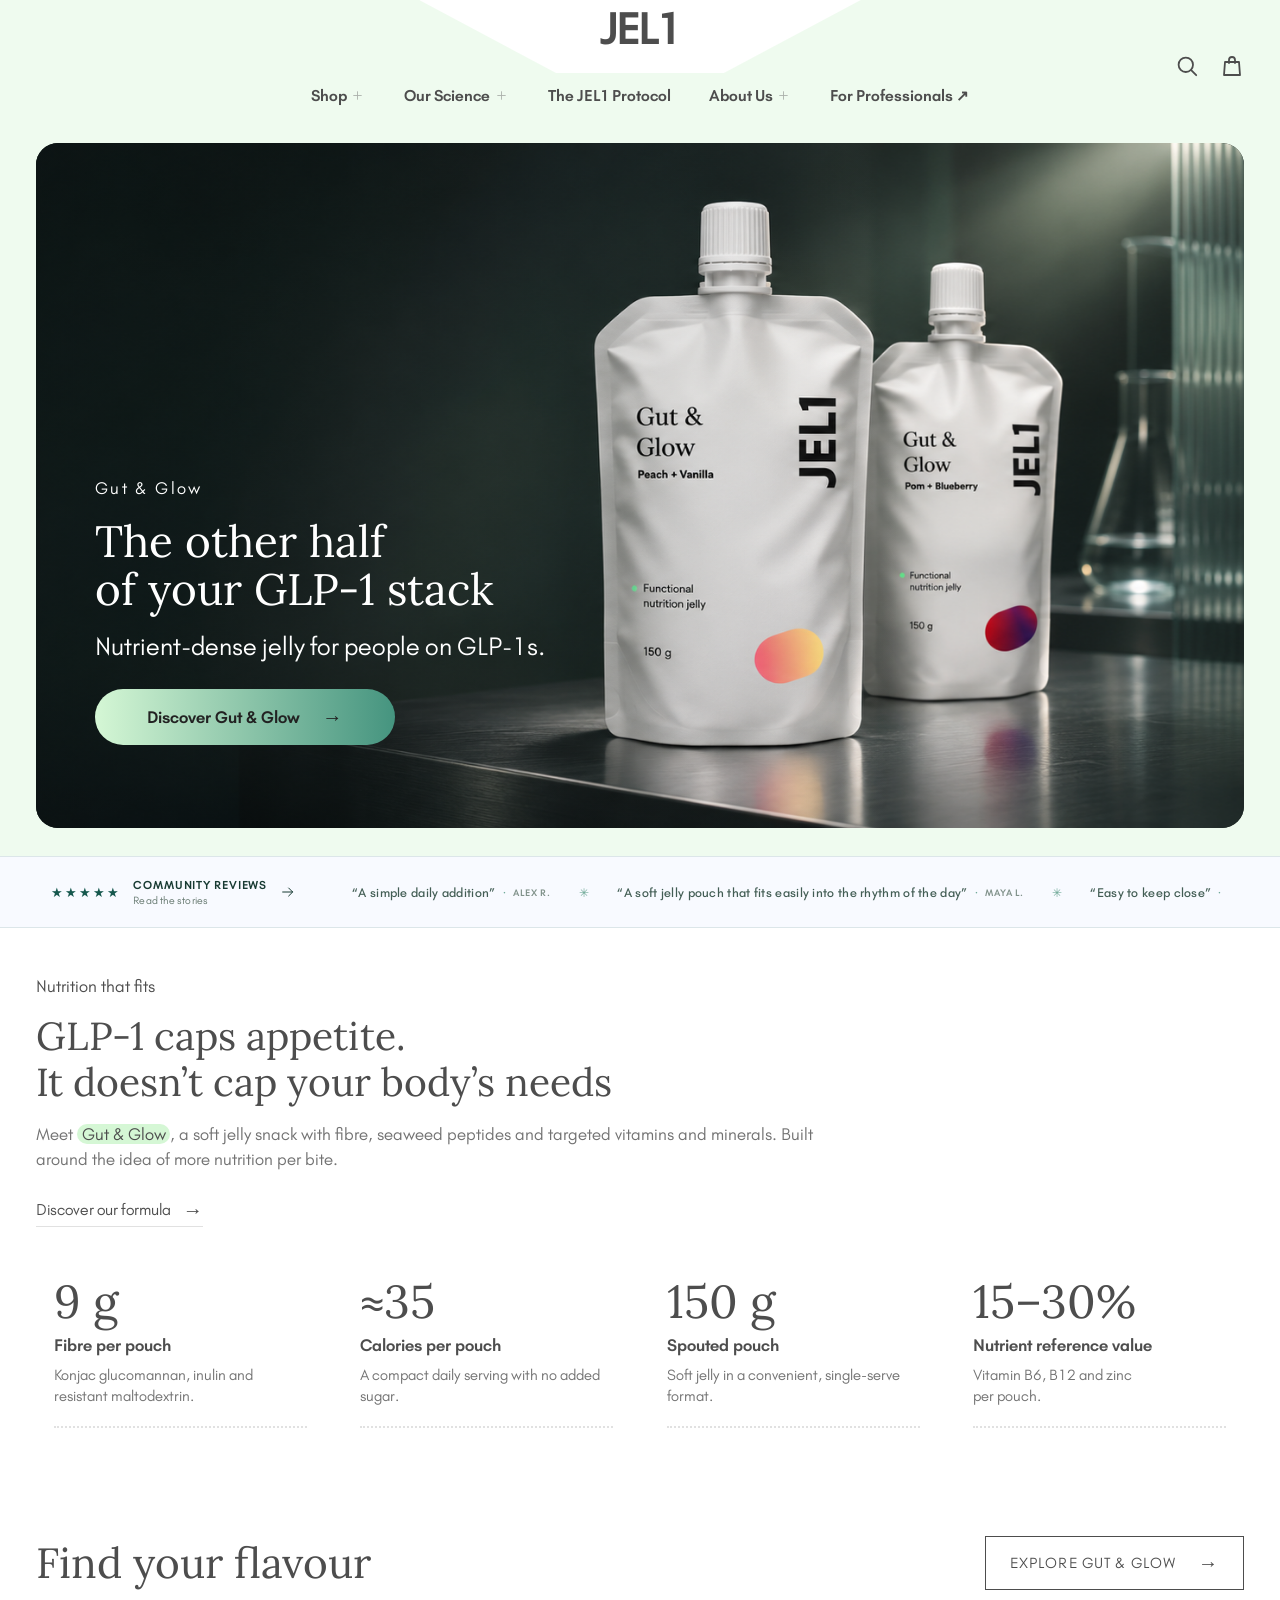
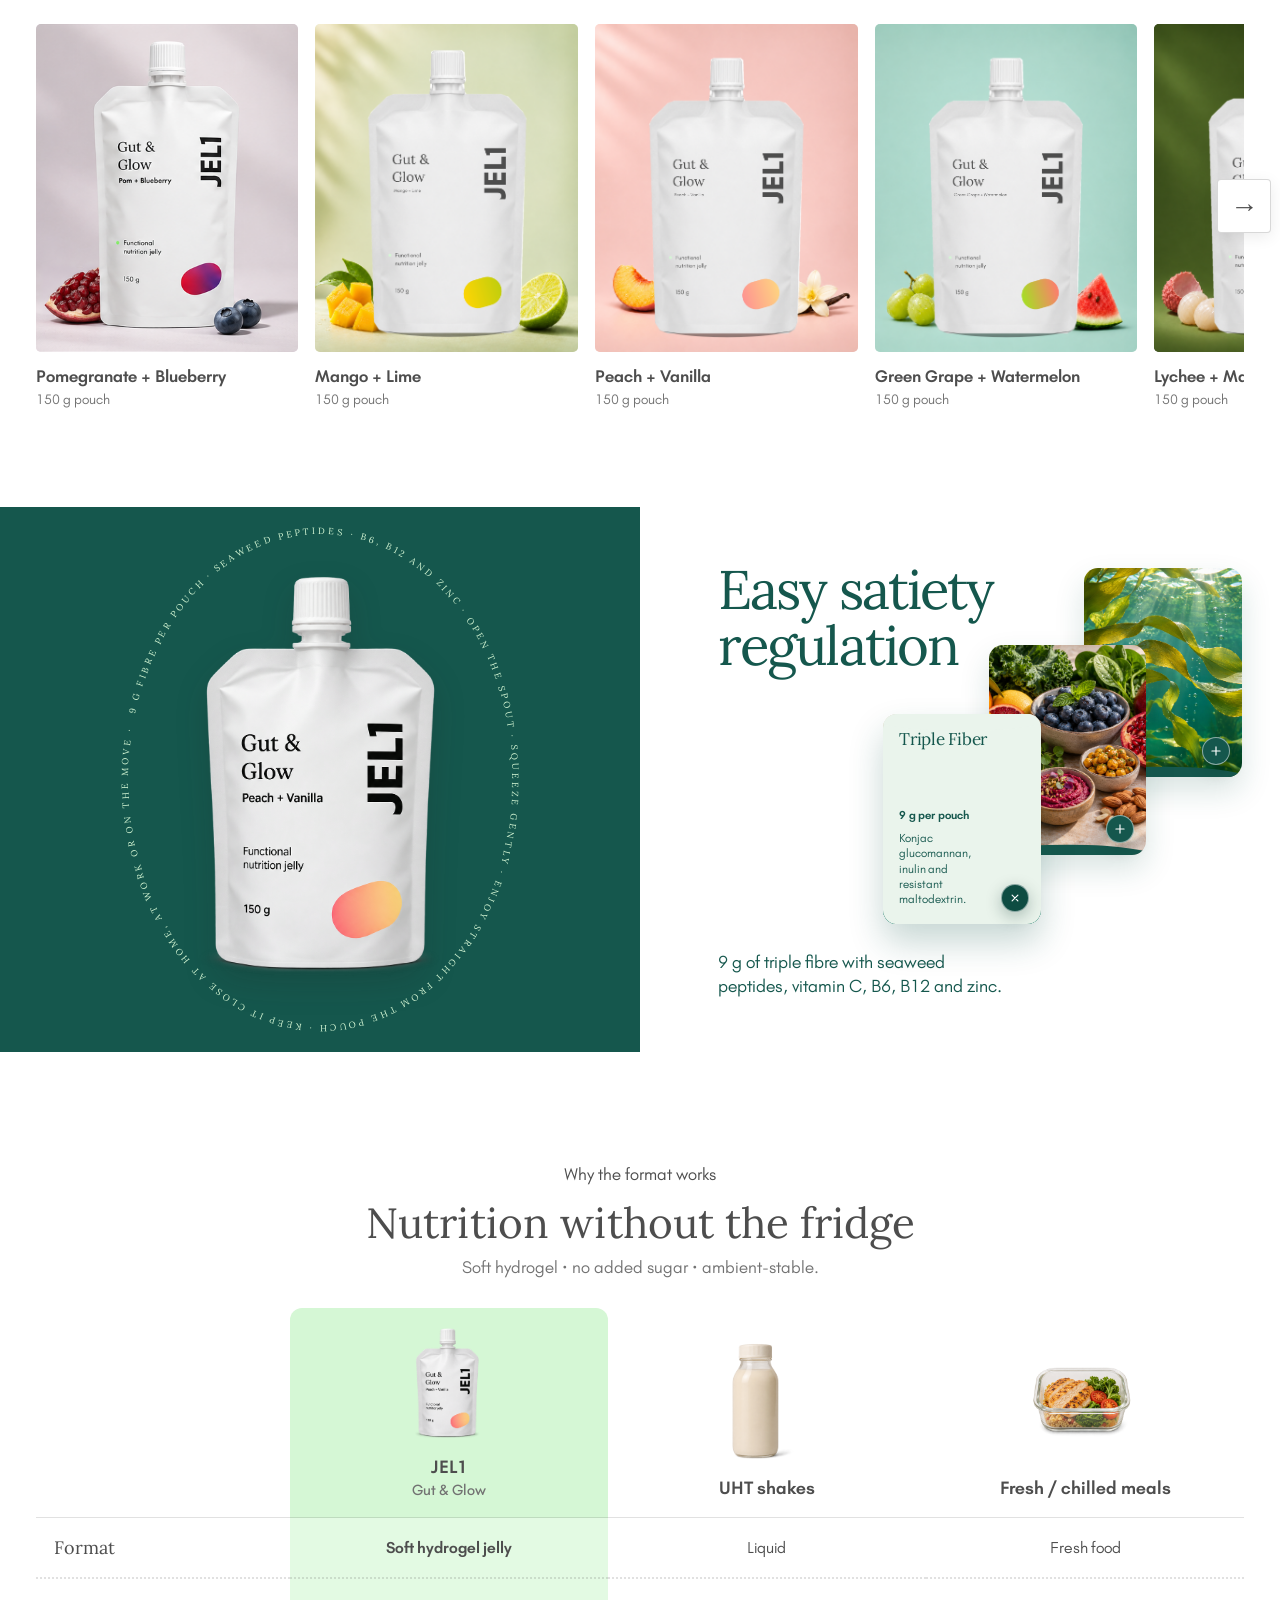
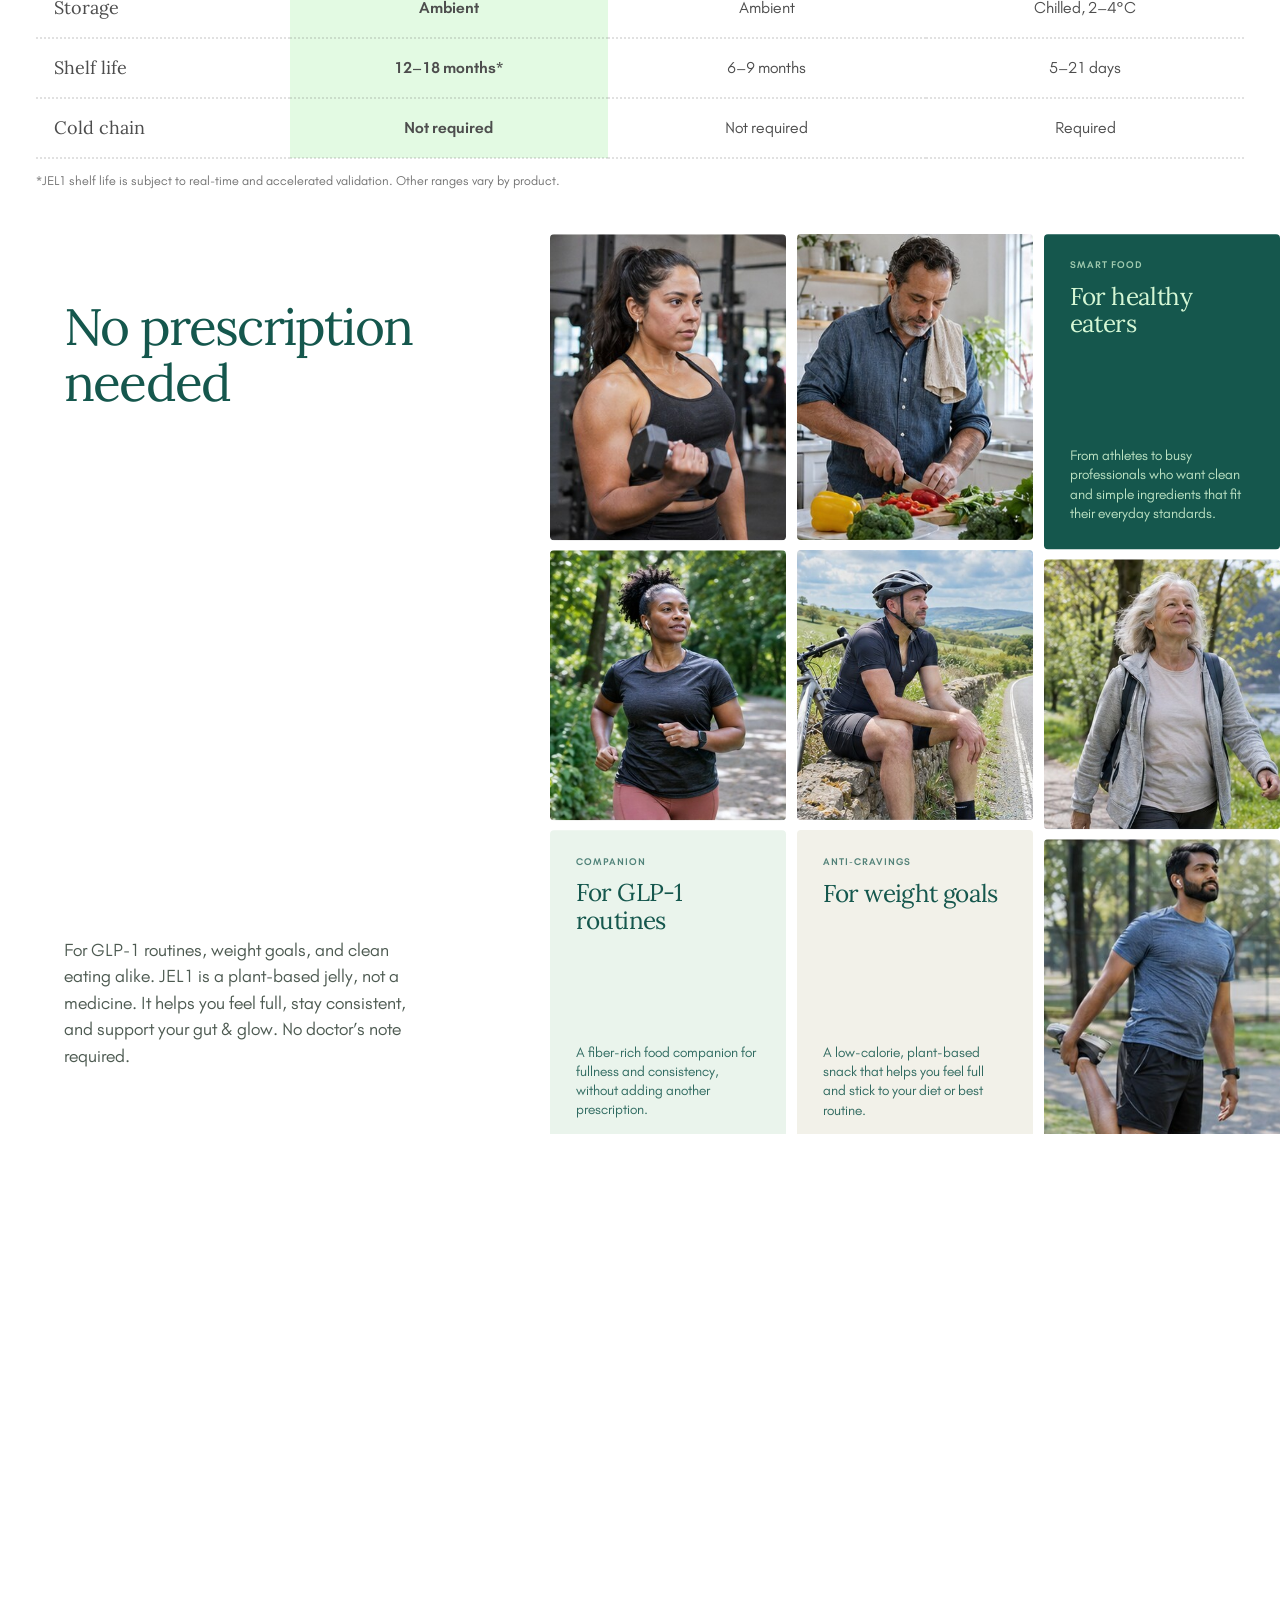
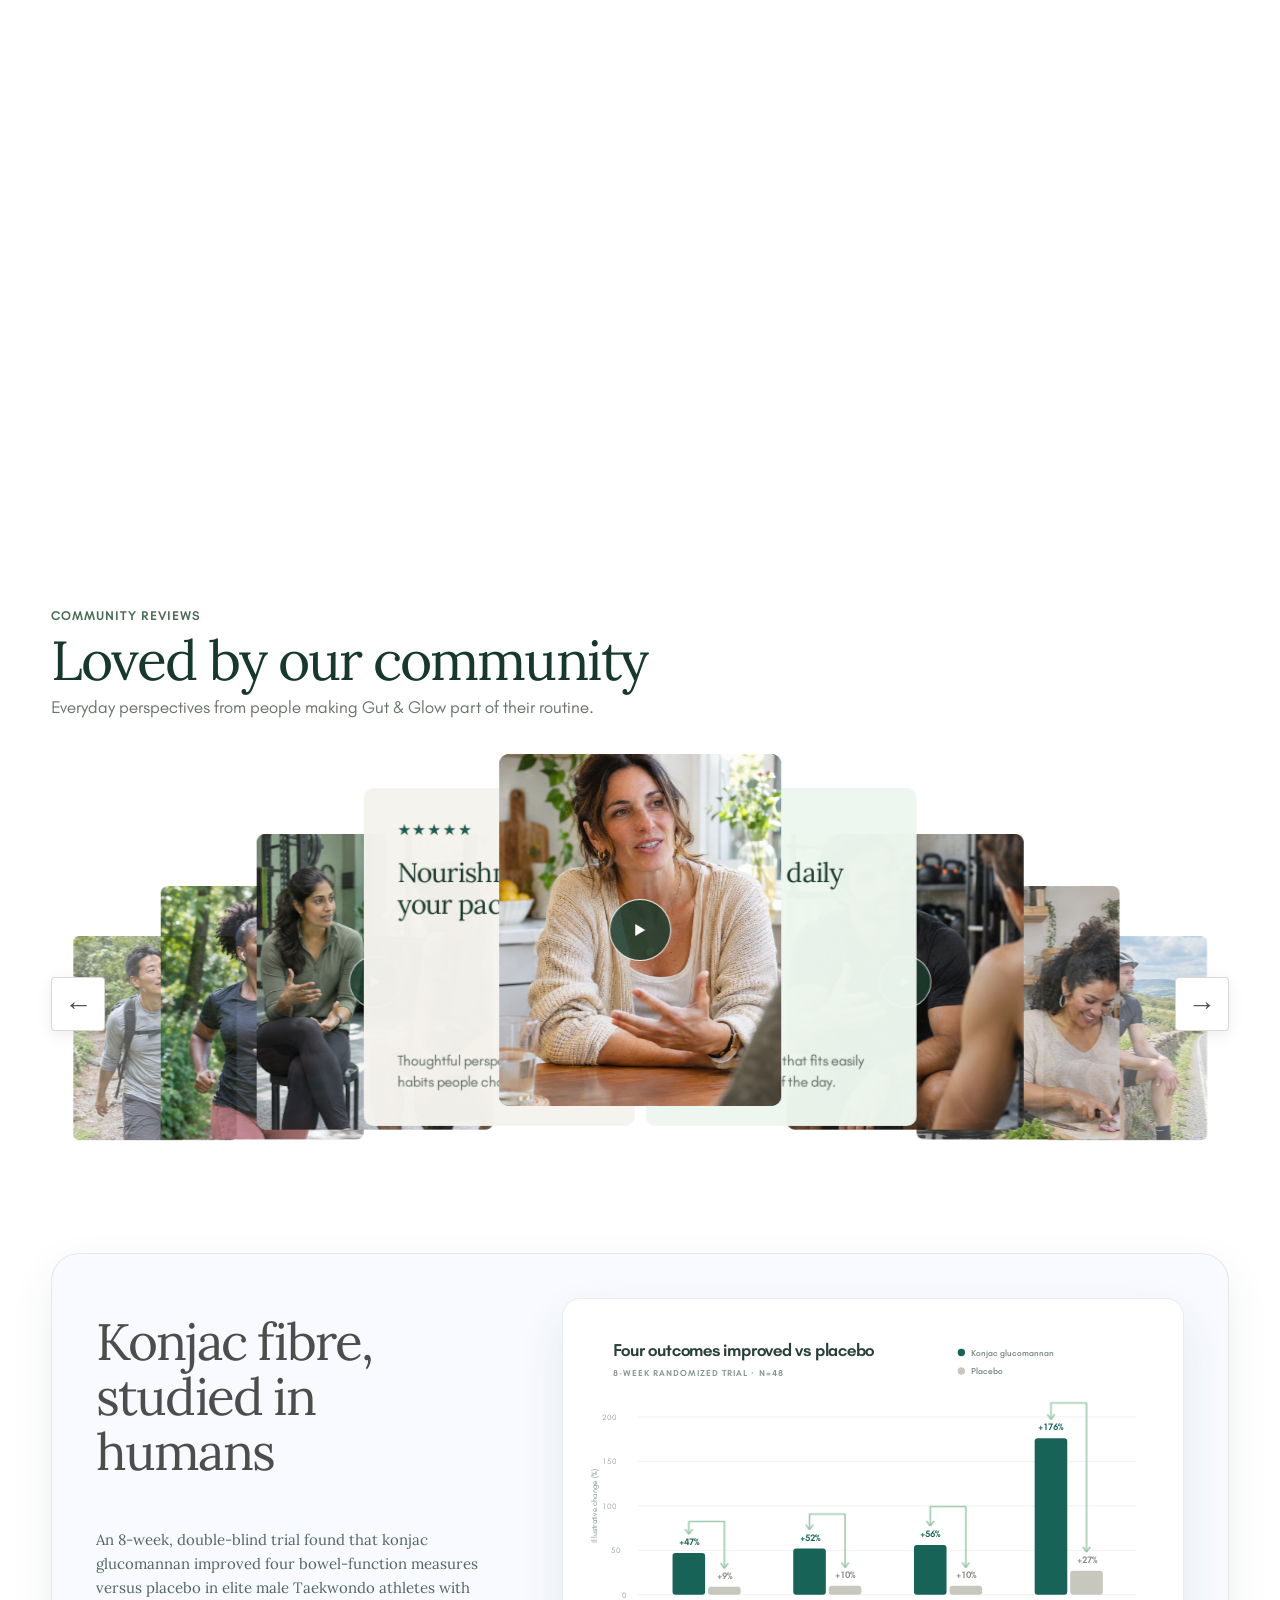
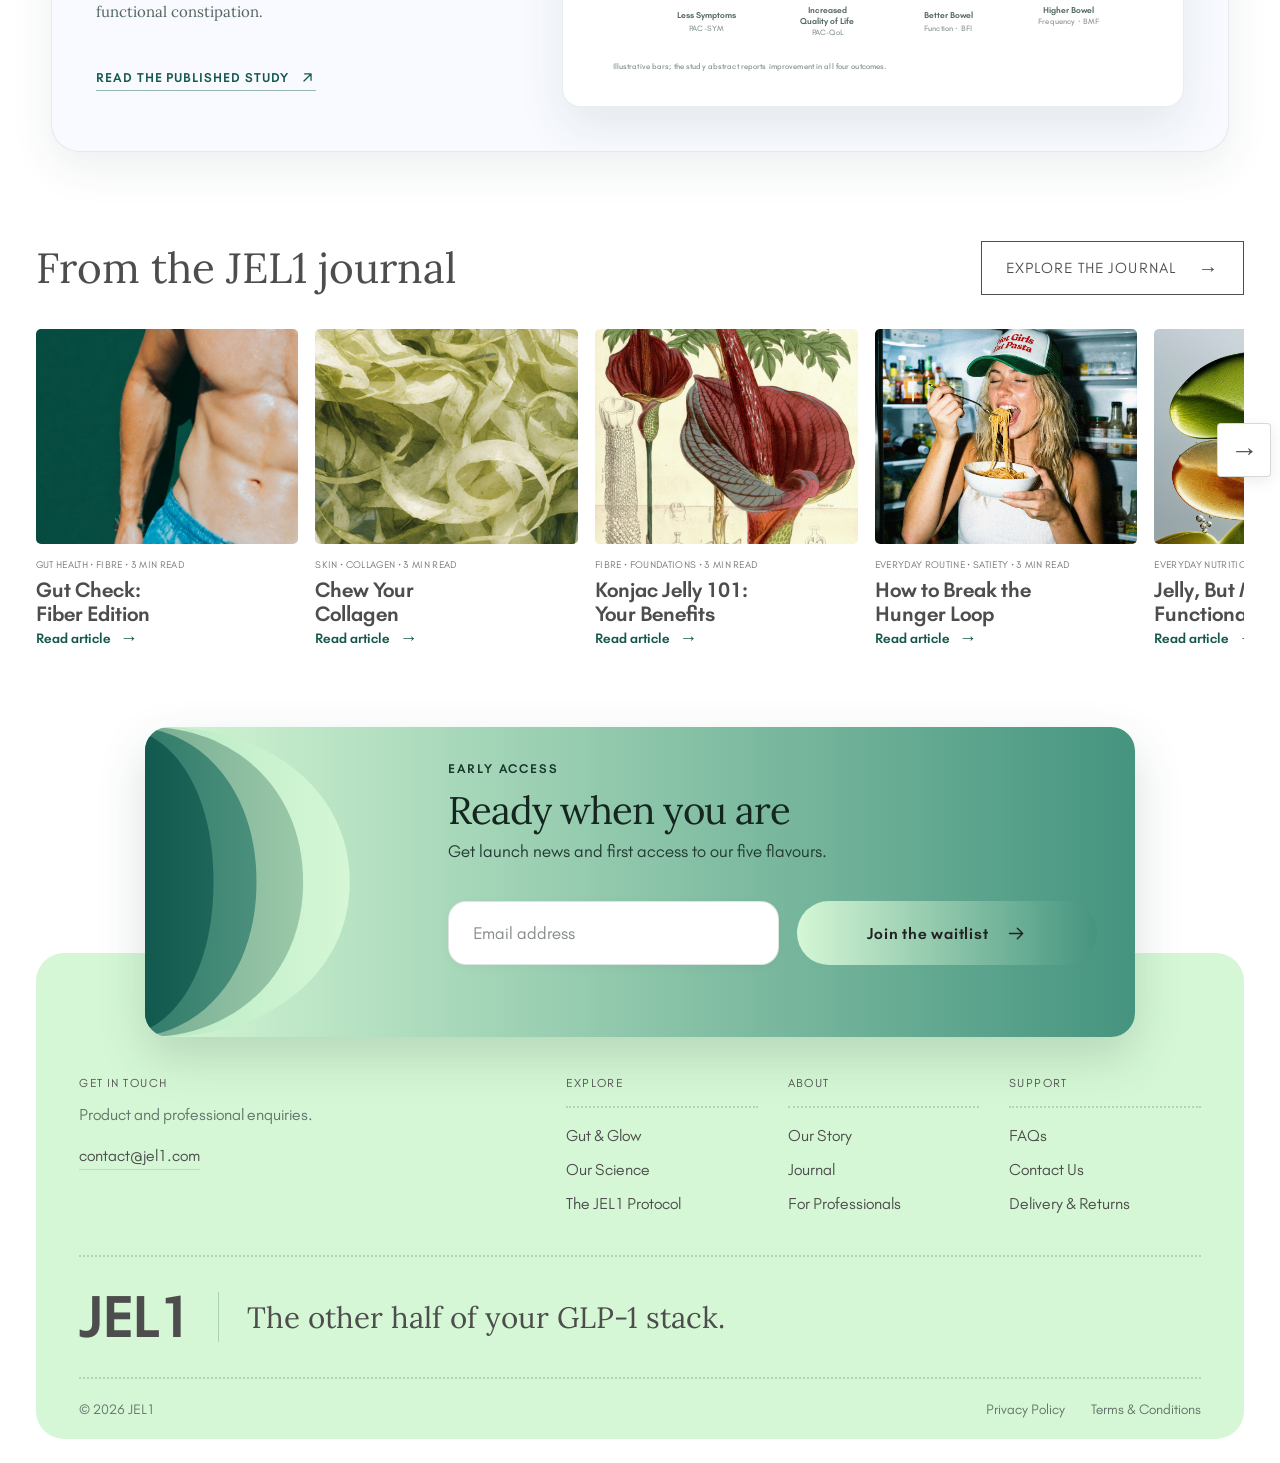
==== commit d2191900: "done" ====
--- a/index.html
+++ b/index.html
@@ -426,13 +426,41 @@
               </g>
               <g class="chart-bars">
                 <rect class="research-bar konjac-bar" x="129" y="318.6" width="44" height="56.4" rx="4"/><rect class="research-bar placebo-bar" x="177" y="364.2" width="44" height="10.8" rx="4"/>
-                <text class="chart-value chart-value-konjac" x="151" y="308">+47%</text><text class="chart-value chart-value-placebo" x="199" y="354">+9%</text>
                 <rect class="research-bar konjac-bar" x="292" y="312.6" width="44" height="62.4" rx="4"/><rect class="research-bar placebo-bar" x="340" y="363" width="44" height="12" rx="4"/>
-                <text class="chart-value chart-value-konjac" x="314" y="302">+52%</text><text class="chart-value chart-value-placebo" x="362" y="353">+10%</text>
                 <rect class="research-bar konjac-bar" x="455" y="307.8" width="44" height="67.2" rx="4"/><rect class="research-bar placebo-bar" x="503" y="363" width="44" height="12" rx="4"/>
-                <text class="chart-value chart-value-konjac" x="477" y="297">+56%</text><text class="chart-value chart-value-placebo" x="525" y="353">+10%</text>
                 <rect class="research-bar konjac-bar" x="618" y="163.8" width="44" height="211.2" rx="4"/><rect class="research-bar placebo-bar" x="666" y="342.6" width="44" height="32.4" rx="4"/>
-                <text class="chart-value chart-value-konjac" x="640" y="153">+176%</text><text class="chart-value chart-value-placebo" x="688" y="332">+27%</text>
+              </g>
+              <g class="chart-comparison-arrows" aria-hidden="true">
+                <g class="chart-comparison-group arrow-one">
+                  <path class="chart-comparison-bracket" pathLength="1" d="M151 293 V276 H199 V339"/>
+                  <path class="chart-comparison-head" pathLength="1" d="M146.5 287 L151 293 L155.5 287"/>
+                  <path class="chart-comparison-head" pathLength="1" d="M194.5 333 L199 339 L203.5 333"/>
+                </g>
+                <g class="chart-comparison-group arrow-two">
+                  <path class="chart-comparison-bracket" pathLength="1" d="M314 287 V266 H362 V338"/>
+                  <path class="chart-comparison-head" pathLength="1" d="M309.5 281 L314 287 L318.5 281"/>
+                  <path class="chart-comparison-head" pathLength="1" d="M357.5 332 L362 338 L366.5 332"/>
+                </g>
+                <g class="chart-comparison-group arrow-three">
+                  <path class="chart-comparison-bracket" pathLength="1" d="M477 282 V256 H525 V338"/>
+                  <path class="chart-comparison-head" pathLength="1" d="M472.5 276 L477 282 L481.5 276"/>
+                  <path class="chart-comparison-head" pathLength="1" d="M520.5 332 L525 338 L529.5 332"/>
+                </g>
+                <g class="chart-comparison-group arrow-four">
+                  <path class="chart-comparison-bracket" pathLength="1" d="M640 138 V116 H688 V317"/>
+                  <path class="chart-comparison-head" pathLength="1" d="M635.5 132 L640 138 L644.5 132"/>
+                  <path class="chart-comparison-head" pathLength="1" d="M683.5 311 L688 317 L692.5 311"/>
+                </g>
+              </g>
+              <g class="chart-value-labels">
+                <rect class="chart-value-mask" x="131" y="294" width="40" height="17" rx="2"/><text class="chart-value chart-value-konjac" x="151" y="308">+47%</text>
+                <rect class="chart-value-mask" x="179" y="340" width="40" height="17" rx="2"/><text class="chart-value chart-value-placebo" x="199" y="354">+9%</text>
+                <rect class="chart-value-mask" x="294" y="288" width="40" height="17" rx="2"/><text class="chart-value chart-value-konjac" x="314" y="302">+52%</text>
+                <rect class="chart-value-mask" x="342" y="339" width="40" height="17" rx="2"/><text class="chart-value chart-value-placebo" x="362" y="353">+10%</text>
+                <rect class="chart-value-mask" x="457" y="283" width="40" height="17" rx="2"/><text class="chart-value chart-value-konjac" x="477" y="297">+56%</text>
+                <rect class="chart-value-mask" x="505" y="339" width="40" height="17" rx="2"/><text class="chart-value chart-value-placebo" x="525" y="353">+10%</text>
+                <rect class="chart-value-mask" x="616" y="139" width="48" height="17" rx="2"/><text class="chart-value chart-value-konjac" x="640" y="153">+176%</text>
+                <rect class="chart-value-mask" x="668" y="318" width="40" height="17" rx="2"/><text class="chart-value chart-value-placebo" x="688" y="332">+27%</text>
               </g>
               <g class="chart-category-labels">
                 <text x="175" y="407"><tspan x="175">Less Symptoms</tspan><tspan x="175" dy="17">PAC-SYM</tspan></text>
--- a/styles.css
+++ b/styles.css
@@ -2191,9 +2191,11 @@
 #audience .audience-copy-tile h3{max-width:16ch;font-size:clamp(22px,1.9vw,29px);line-height:1.12}
 #audience .audience-card-description{max-width:none;margin-top:auto;font-size:clamp(13px,.95vw,15px);line-height:1.48}
 #audience .audience-copy h2{color:#15574d}
+.brand-marquee.review-marquee{background:#f8faff}
+#community.expert-insights.section-pad{padding-bottom:0}
 
 #research.research.section-pad{
-  padding:clamp(18px,2.2vw,32px) clamp(20px,4vw,72px) clamp(42px,4.2vw,64px);
+  padding:0 clamp(20px,4vw,72px) clamp(42px,4.2vw,64px);
   background:#fff;
 }
 #research .research-panel{
@@ -2277,7 +2279,7 @@
   #contact .waitlist-input-wrap button:hover,
   #contact .waitlist-input-wrap button:focus-visible{background-position:left center;color:#222}
 
-  #research.research.section-pad{padding:16px 16px 30px}
+  #research.research.section-pad{padding:0 16px 30px}
   #research .research-panel{border-radius:19px}
   #research .research-feature{padding:22px 17px}
   .back-to-top{right:14px;bottom:14px;width:44px;height:44px}
@@ -2294,3 +2296,32 @@
 #routine .ingredient-peptides.is-open .ingredient-wave-middle{background:#58b6a4!important}
 #routine .ingredient-micro.is-open .ingredient-wave-front,
 #routine .ingredient-peptides.is-open .ingredient-wave-front{background:#339a8a!important}
+
+
+/* Center-to-center comparison brackets draw onto the chart as it enters view. */
+#research .chart-comparison-bracket,
+#research .chart-comparison-head{fill:none;stroke:#96C5A6;stroke-width:1.6;stroke-linecap:round;stroke-linejoin:round;stroke-dasharray:1;stroke-dashoffset:1;opacity:0;vector-effect:non-scaling-stroke}
+#research .research-chart-visual.is-visible .chart-comparison-bracket{animation:draw-chart-comparison .8s cubic-bezier(.2,.72,.22,1) var(--arrow-delay,0s) forwards}
+#research .research-chart-visual.is-visible .chart-comparison-head{animation:draw-chart-comparison .22s ease calc(var(--arrow-delay,0s) + .64s) forwards}
+#research .chart-comparison-group.arrow-one{--arrow-delay:.1s}
+#research .chart-comparison-group.arrow-two{--arrow-delay:.26s}
+#research .chart-comparison-group.arrow-three{--arrow-delay:.42s}
+#research .chart-comparison-group.arrow-four{--arrow-delay:.58s}
+#research .chart-value-mask{fill:#fff}
+@keyframes draw-chart-comparison{to{stroke-dashoffset:0;opacity:.92}}
+@media(prefers-reduced-motion:reduce){
+  #research .chart-comparison-bracket,
+  #research .chart-comparison-head{stroke-dashoffset:0;opacity:.92;animation:none!important}
+}
+
+/* Ingredient reveals use the light sage and deep green from the audience card reference. */
+#routine .ingredient-fibre.is-open .ingredient-reveal-surface,
+#routine .ingredient-micro.is-open .ingredient-reveal-surface,
+#routine .ingredient-peptides.is-open .ingredient-reveal-surface,
+#routine .ingredient-fibre.is-open .ingredient-reveal-surface::before,
+#routine .ingredient-micro.is-open .ingredient-reveal-surface::before,
+#routine .ingredient-peptides.is-open .ingredient-reveal-surface::before{background:#eaf4ec!important}
+#routine .ingredient-reveal-copy{color:#15574d}
+#routine .ingredient-reveal-copy h3{color:#15574d!important}
+#routine .ingredient-reveal-stat{color:#15574d!important}
+#routine .ingredient-reveal-copy p.ingredient-reveal-description{color:#15574d!important}
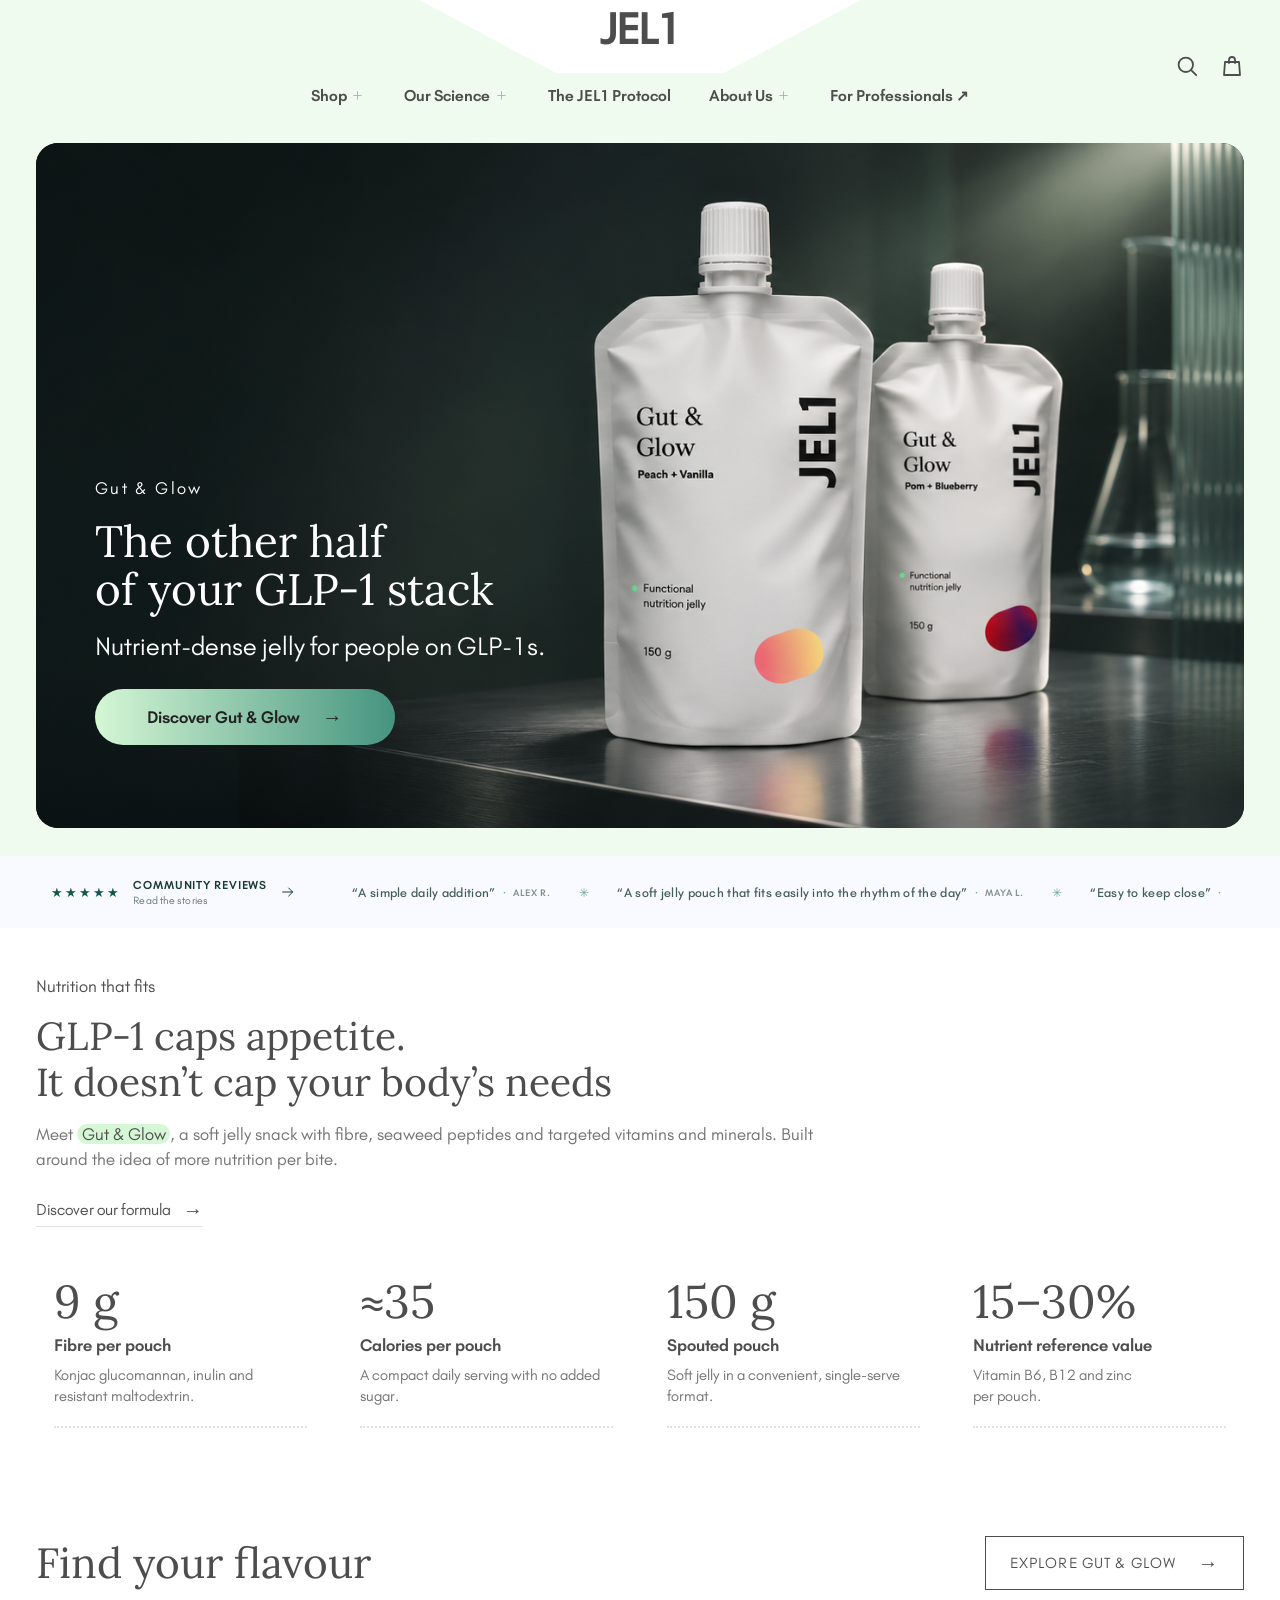
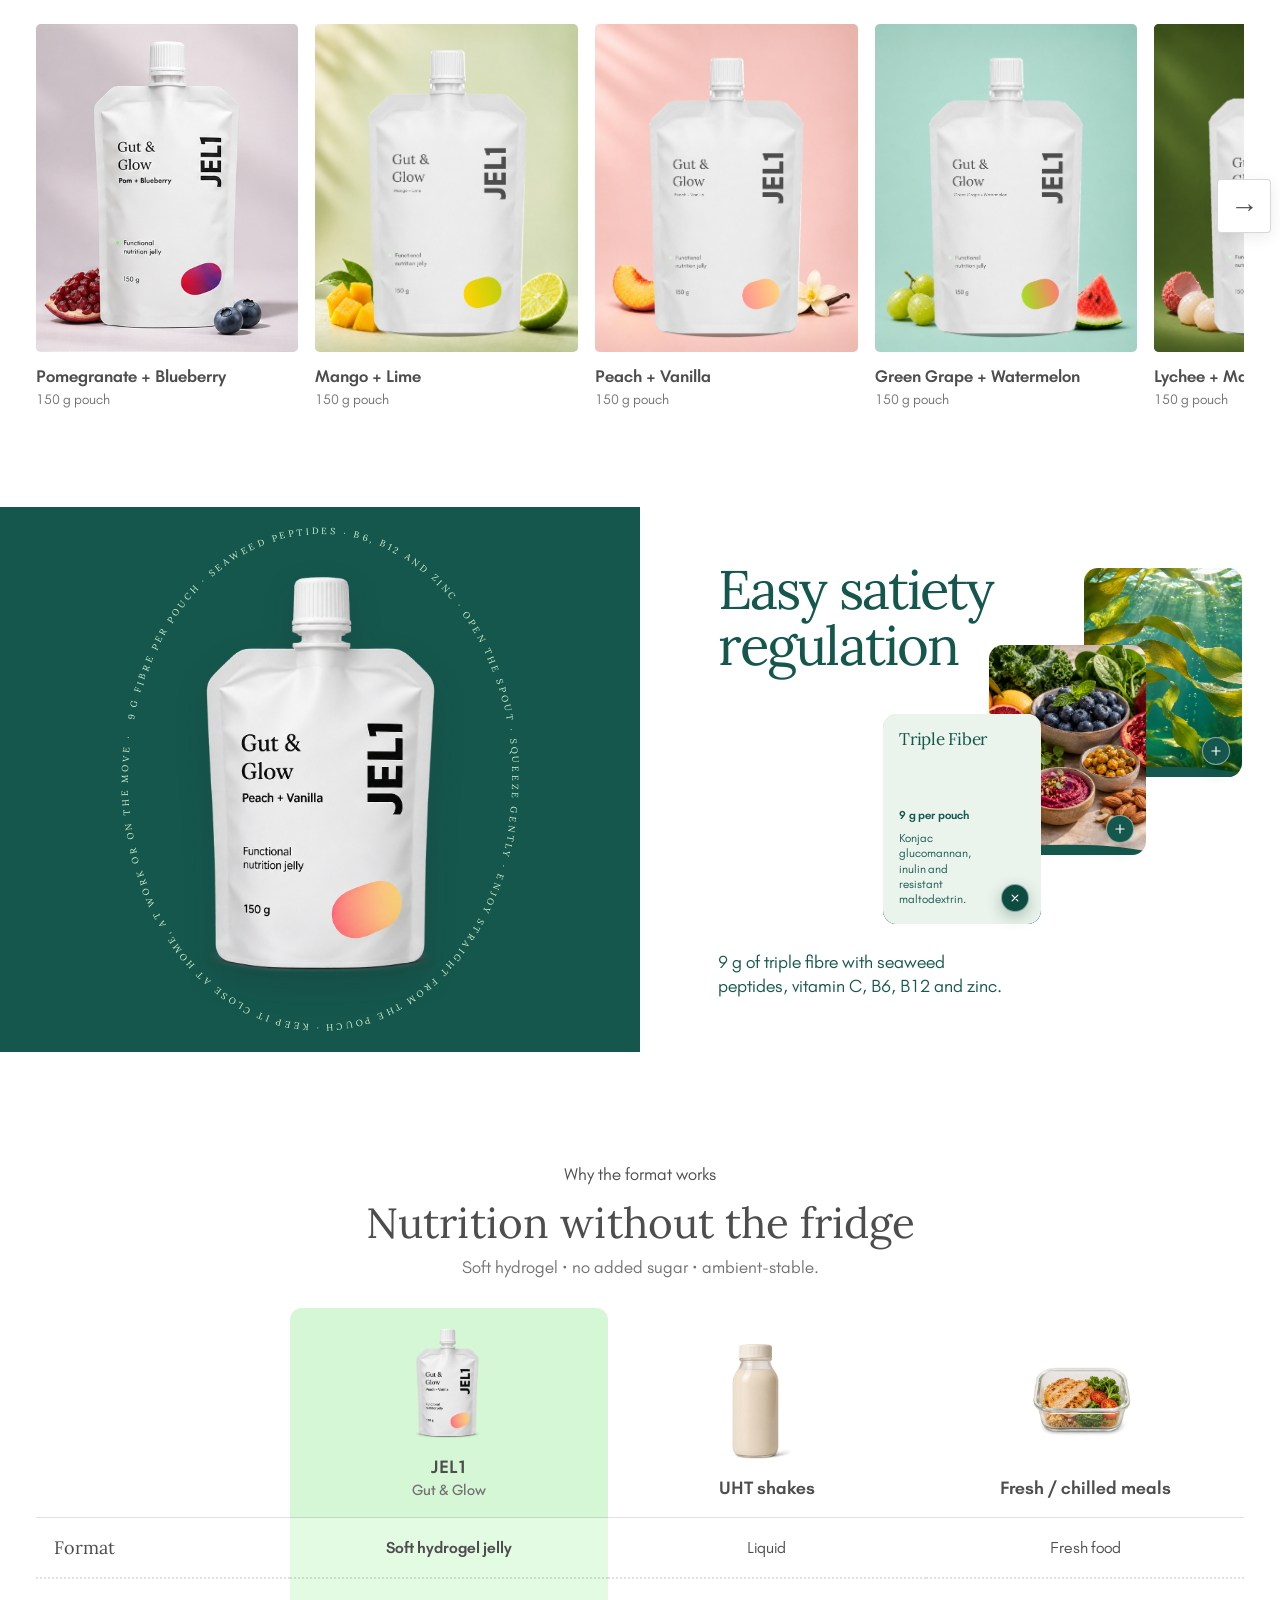
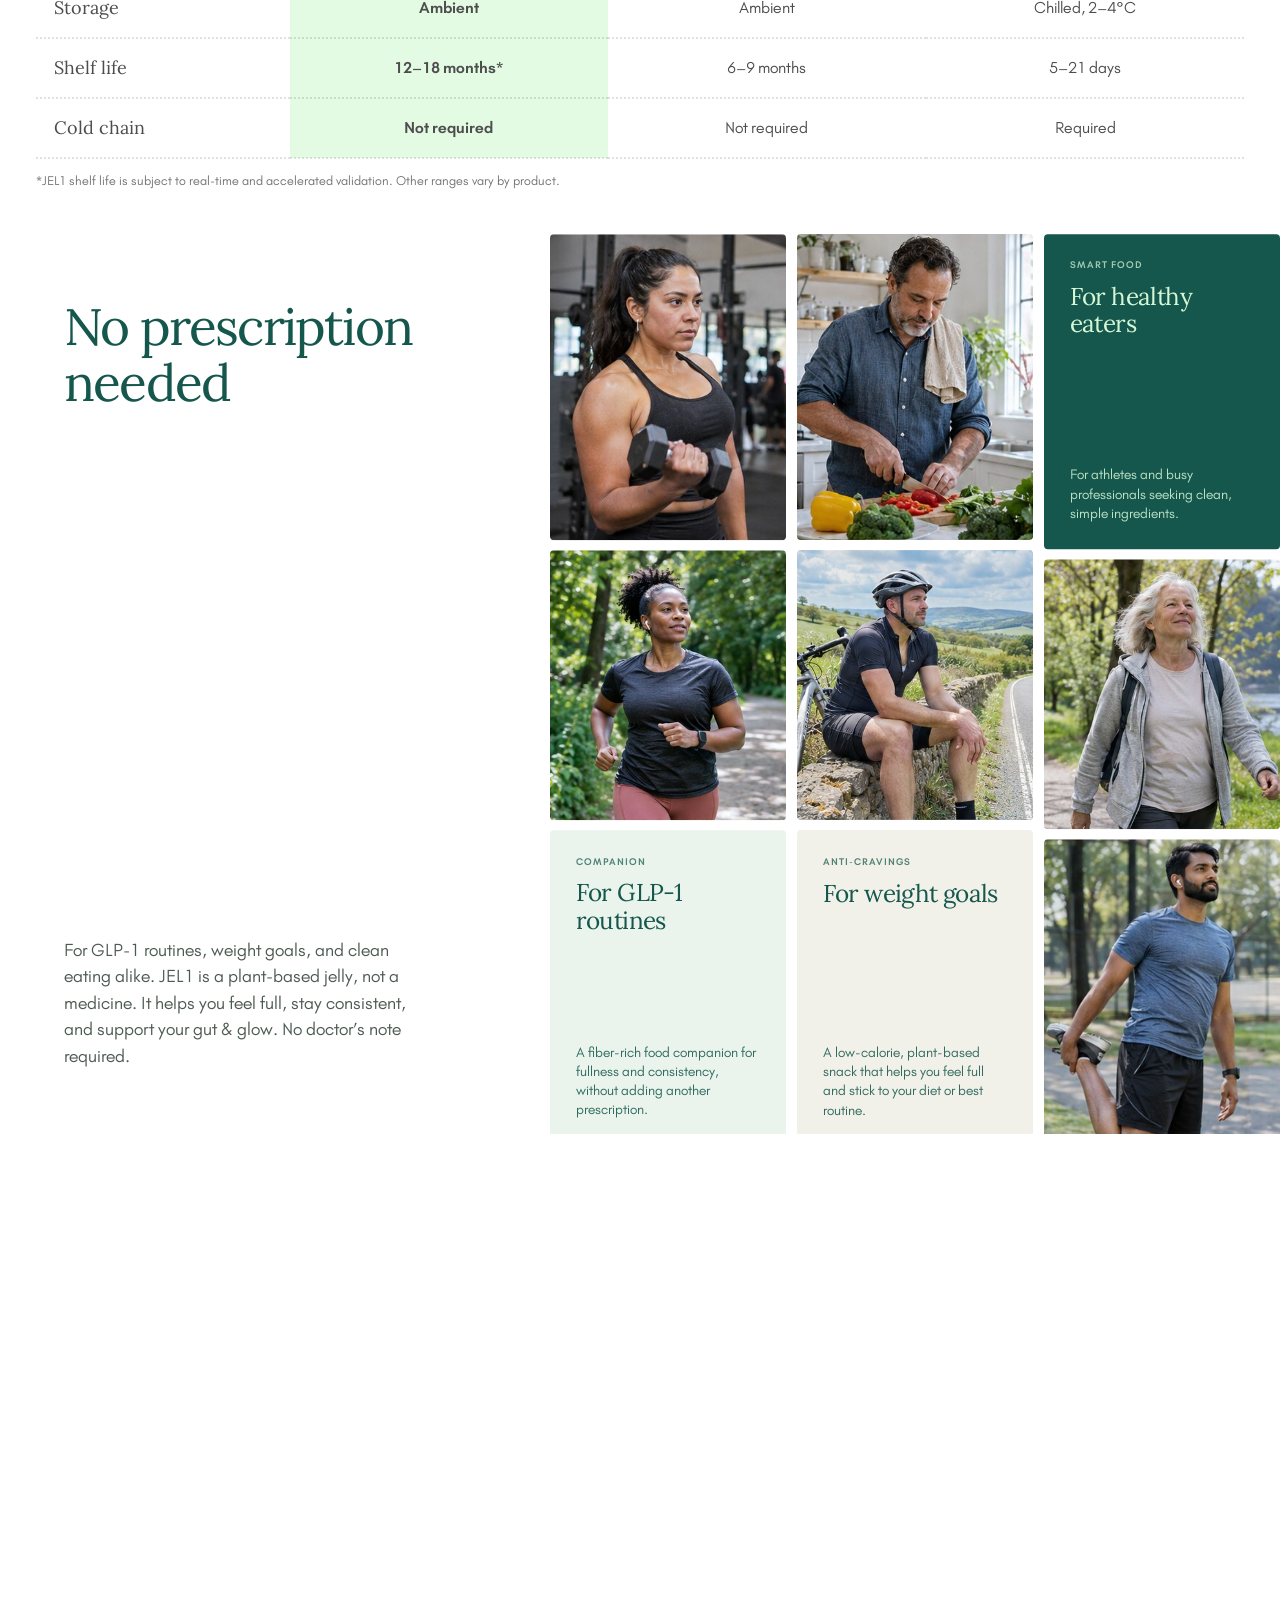
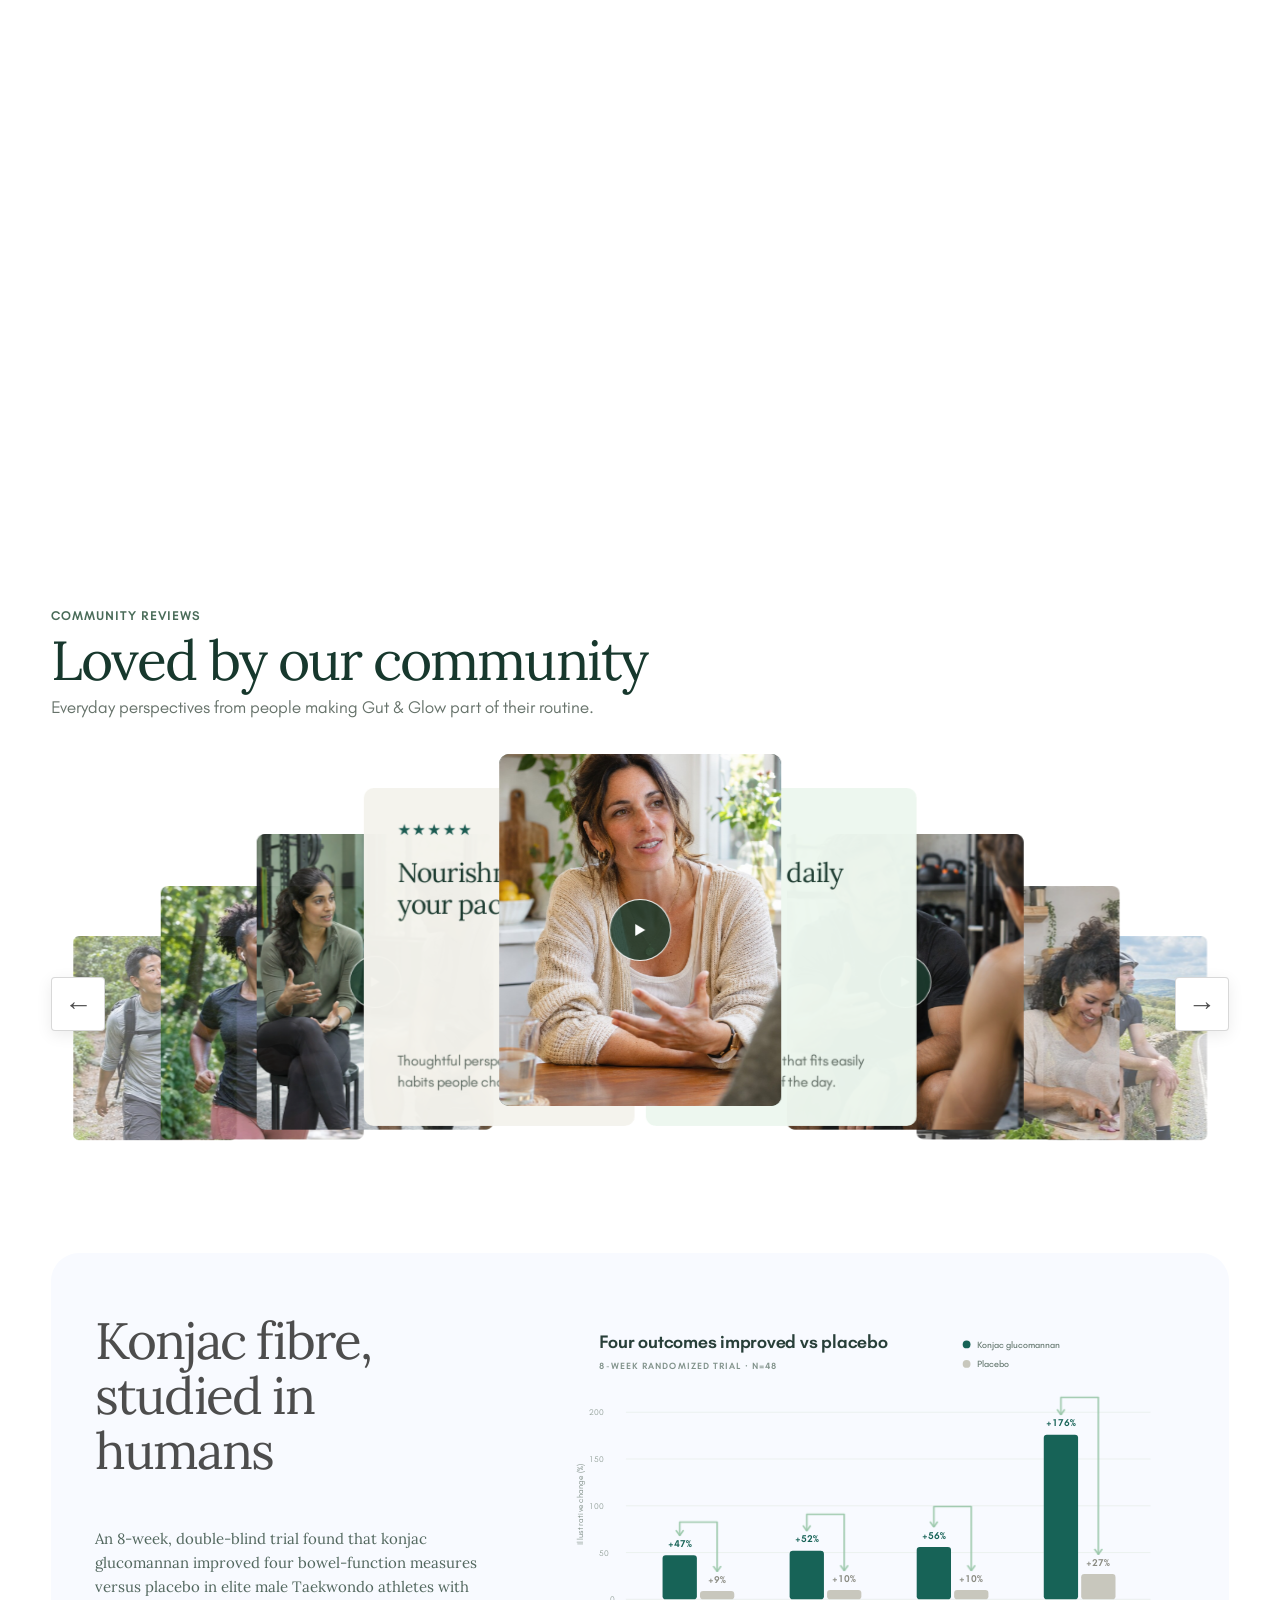
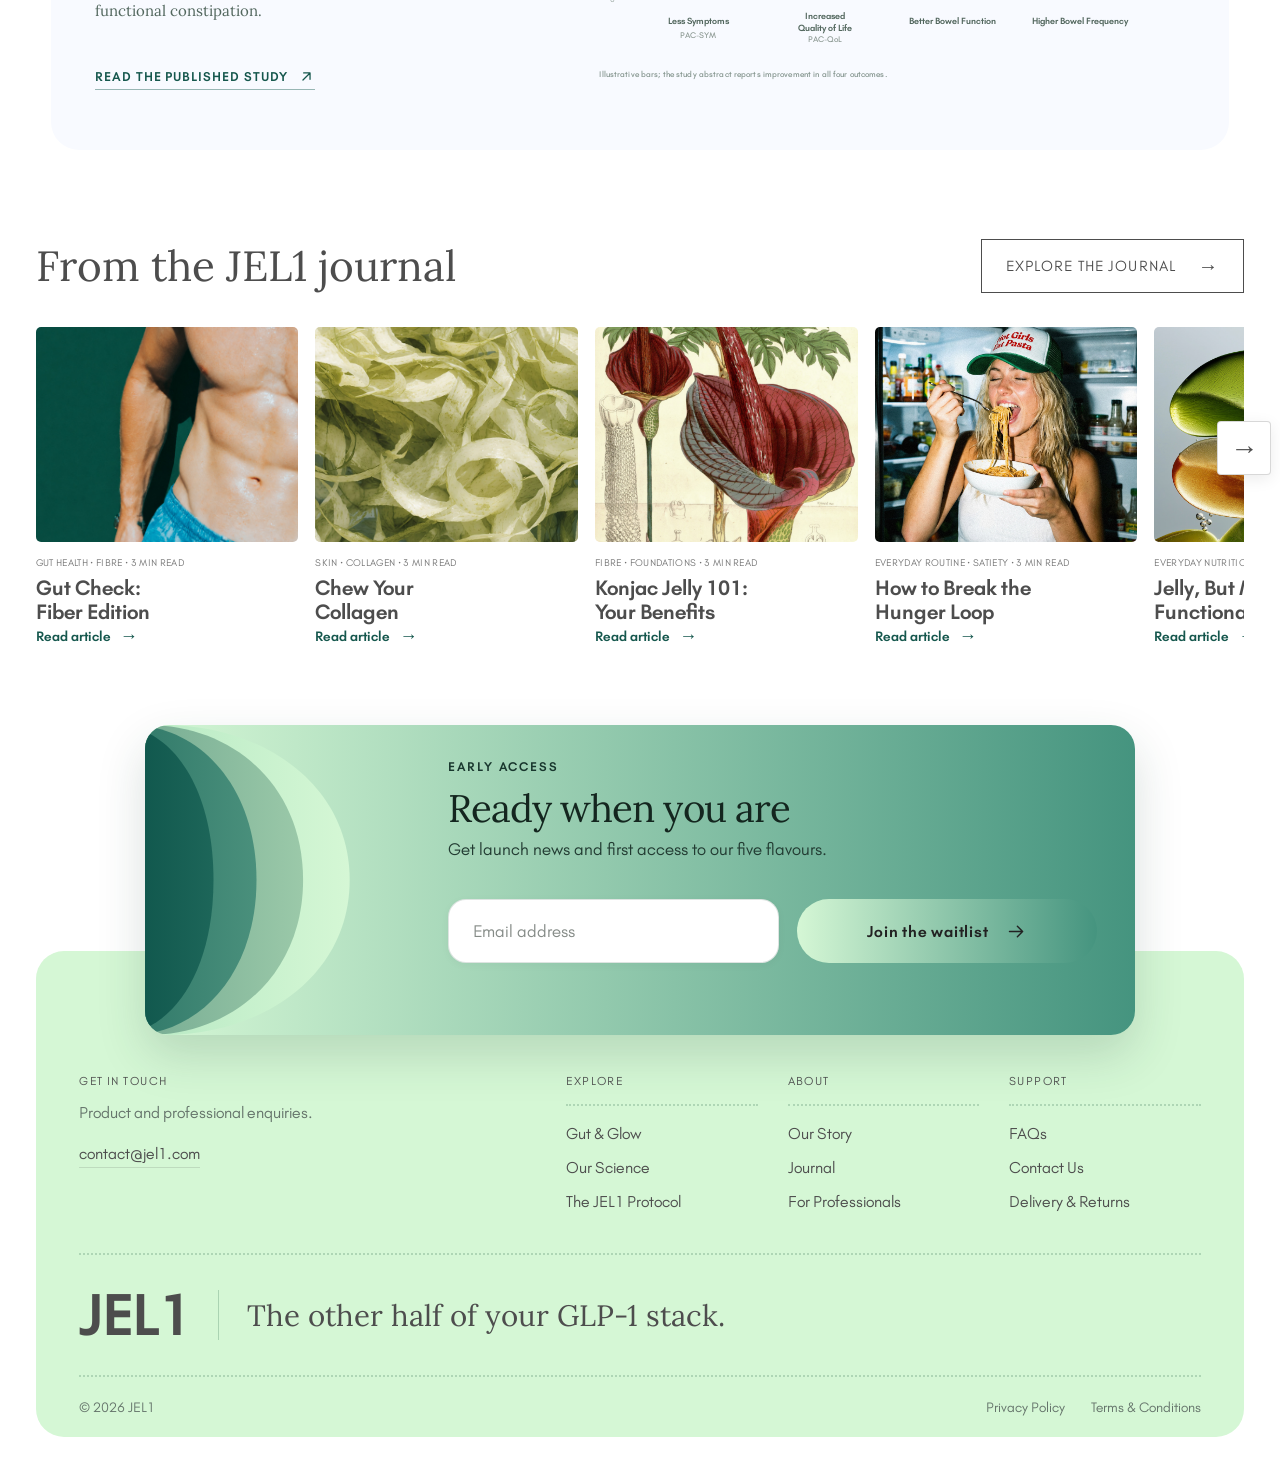
==== commit 82b5a5aa: "done!" ====
--- a/index.html
+++ b/index.html
@@ -250,6 +250,7 @@
                   <h3>Seaweed peptides</h3>
                   <div class="ingredient-reveal-detail">
                     <p class="ingredient-reveal-stat">With vitamin C and zinc</p>
+                    <p class="ingredient-reveal-description">Supports collagen production.</p>
                   </div>
                 </div>
               </div>
@@ -305,7 +306,7 @@
               <figure class="audience-tile"><img src="images/audience-couple-cooking.jpg" alt="Couple cooking a meal together"></figure>
               <article class="audience-tile audience-copy-tile audience-copy-tile--forest">
                 <div class="audience-card-top"><p class="audience-card-eyebrow">Smart Food</p><h3>For healthy eaters</h3></div>
-                <p class="audience-card-description">From athletes to busy professionals who want clean and simple ingredients that fit their everyday standards.</p>
+                <p class="audience-card-description">For athletes and busy professionals seeking clean, simple ingredients.</p>
               </article>
             </div>
           </div>
@@ -313,7 +314,7 @@
         <div class="audience-mobile-cards" aria-label="Who Gut &amp; Glow is for">
           <article class="audience-mobile-card audience-mobile-card--mint"><p class="audience-card-eyebrow">Companion</p><h3>For GLP-1 routines</h3><p>A fiber-rich food companion for fullness and consistency, without adding another prescription.</p></article>
           <article class="audience-mobile-card audience-mobile-card--ivory"><p class="audience-card-eyebrow">Anti-Cravings</p><h3>For weight goals</h3><p>A low-calorie, plant-based snack that helps you feel full and stick to your diet or best routine.</p></article>
-          <article class="audience-mobile-card audience-mobile-card--forest"><p class="audience-card-eyebrow">Smart Food</p><h3>For healthy eaters</h3><p>From athletes to busy professionals who want clean and simple ingredients that fit their everyday standards.</p></article>
+          <article class="audience-mobile-card audience-mobile-card--forest"><p class="audience-card-eyebrow">Smart Food</p><h3>For healthy eaters</h3><p>For athletes and busy professionals seeking clean, simple ingredients.</p></article>
         </div>
       </div>
     </section>
@@ -465,8 +466,8 @@
               <g class="chart-category-labels">
                 <text x="175" y="407"><tspan x="175">Less Symptoms</tspan><tspan x="175" dy="17">PAC-SYM</tspan></text>
                 <text x="338" y="400"><tspan x="338">Increased</tspan><tspan x="338" dy="15">Quality of Life</tspan><tspan x="338" dy="15">PAC-QoL</tspan></text>
-                <text x="501" y="407"><tspan x="501">Better Bowel</tspan><tspan x="501" dy="17">Function · BFI</tspan></text>
-                <text x="664" y="400"><tspan x="664">Higher Bowel</tspan><tspan x="664" dy="15">Frequency · BMF</tspan></text>
+                <text x="501" y="407">Better Bowel Function</text>
+                <text x="664" y="407">Higher Bowel Frequency</text>
               </g>
               <text class="chart-footnote" x="48" y="475">Illustrative bars; the study abstract reports improvement in all four outcomes.</text>
             </svg>
--- a/styles.css
+++ b/styles.css
@@ -2325,3 +2325,36 @@
 #routine .ingredient-reveal-copy h3{color:#15574d!important}
 #routine .ingredient-reveal-stat{color:#15574d!important}
 #routine .ingredient-reveal-copy p.ingredient-reveal-description{color:#15574d!important}
+
+/* Remove the extra frames called out in the latest client review. */
+.brand-marquee.review-marquee{border:0!important;background:#f8faff}
+#research .research-panel{border:0!important;box-shadow:none!important}
+#research .research-chart-visual{
+  padding:0!important;
+  border:0!important;
+  border-radius:0!important;
+  background:transparent!important;
+  box-shadow:none!important;
+}
+#research .chart-value-mask{fill:#f8faff}
+
+#routine .protocol-ingredient-card,
+#routine .protocol-ingredient-card>img,
+#routine .protocol-ingredient-card:is(:hover,:focus-within,.is-open)>img{
+  border:0!important;
+  box-shadow:none!important;
+}
+
+/* Keep product images visible after a tap on touch screens. */
+@media(hover:none){
+  #collection .flavour-image .flavour-main,
+  #collection .flavour-image:focus-visible .flavour-main{opacity:1!important;transform:none!important}
+}
+
+/* Keep Smart Food copy to three lines in the compact card layouts. */
+#audience .audience-copy-tile--forest .audience-card-description{max-width:26ch}
+@media(max-width:680px){
+  #research .research-chart-visual{overflow-x:auto!important;overflow-y:hidden!important}
+  #routine .protocol-panel{border:0!important;box-shadow:none!important;border-radius:0!important}
+  #audience .audience-mobile-card--forest>p:last-child{max-width:27ch}
+}
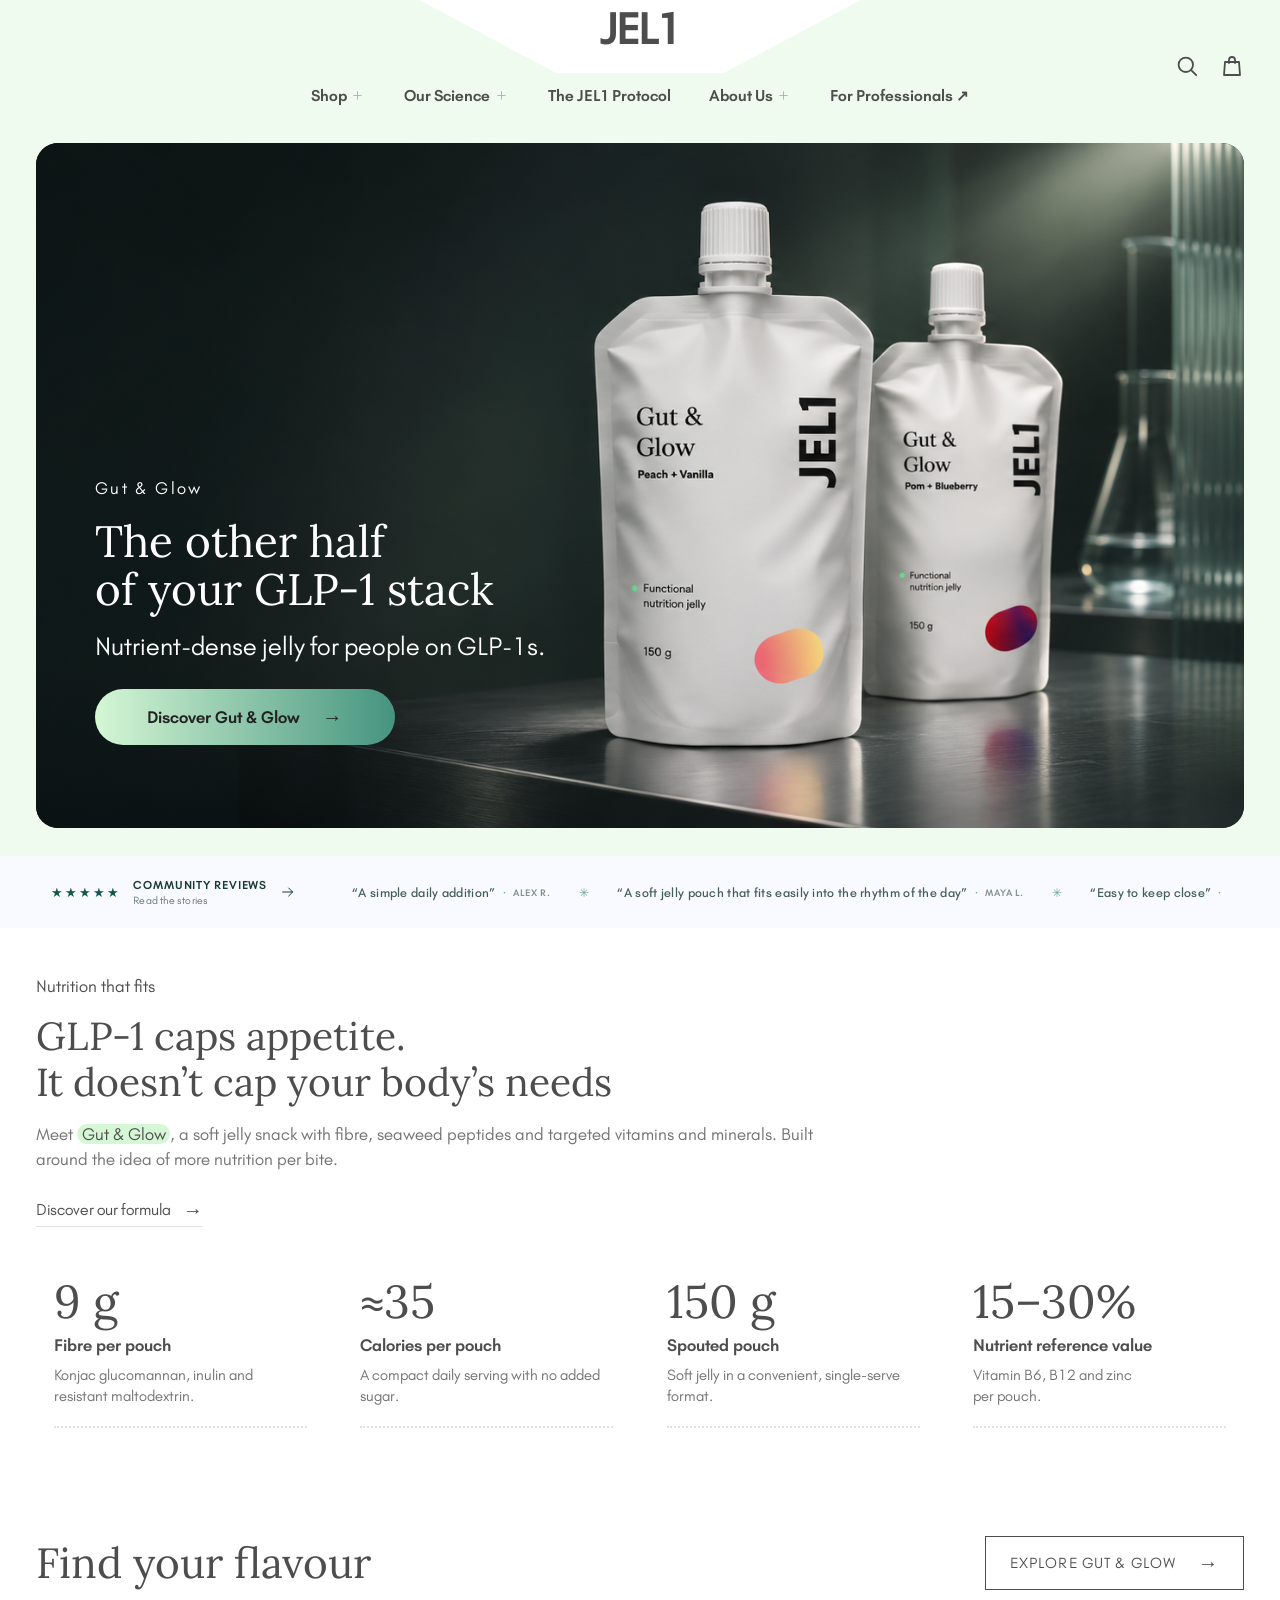
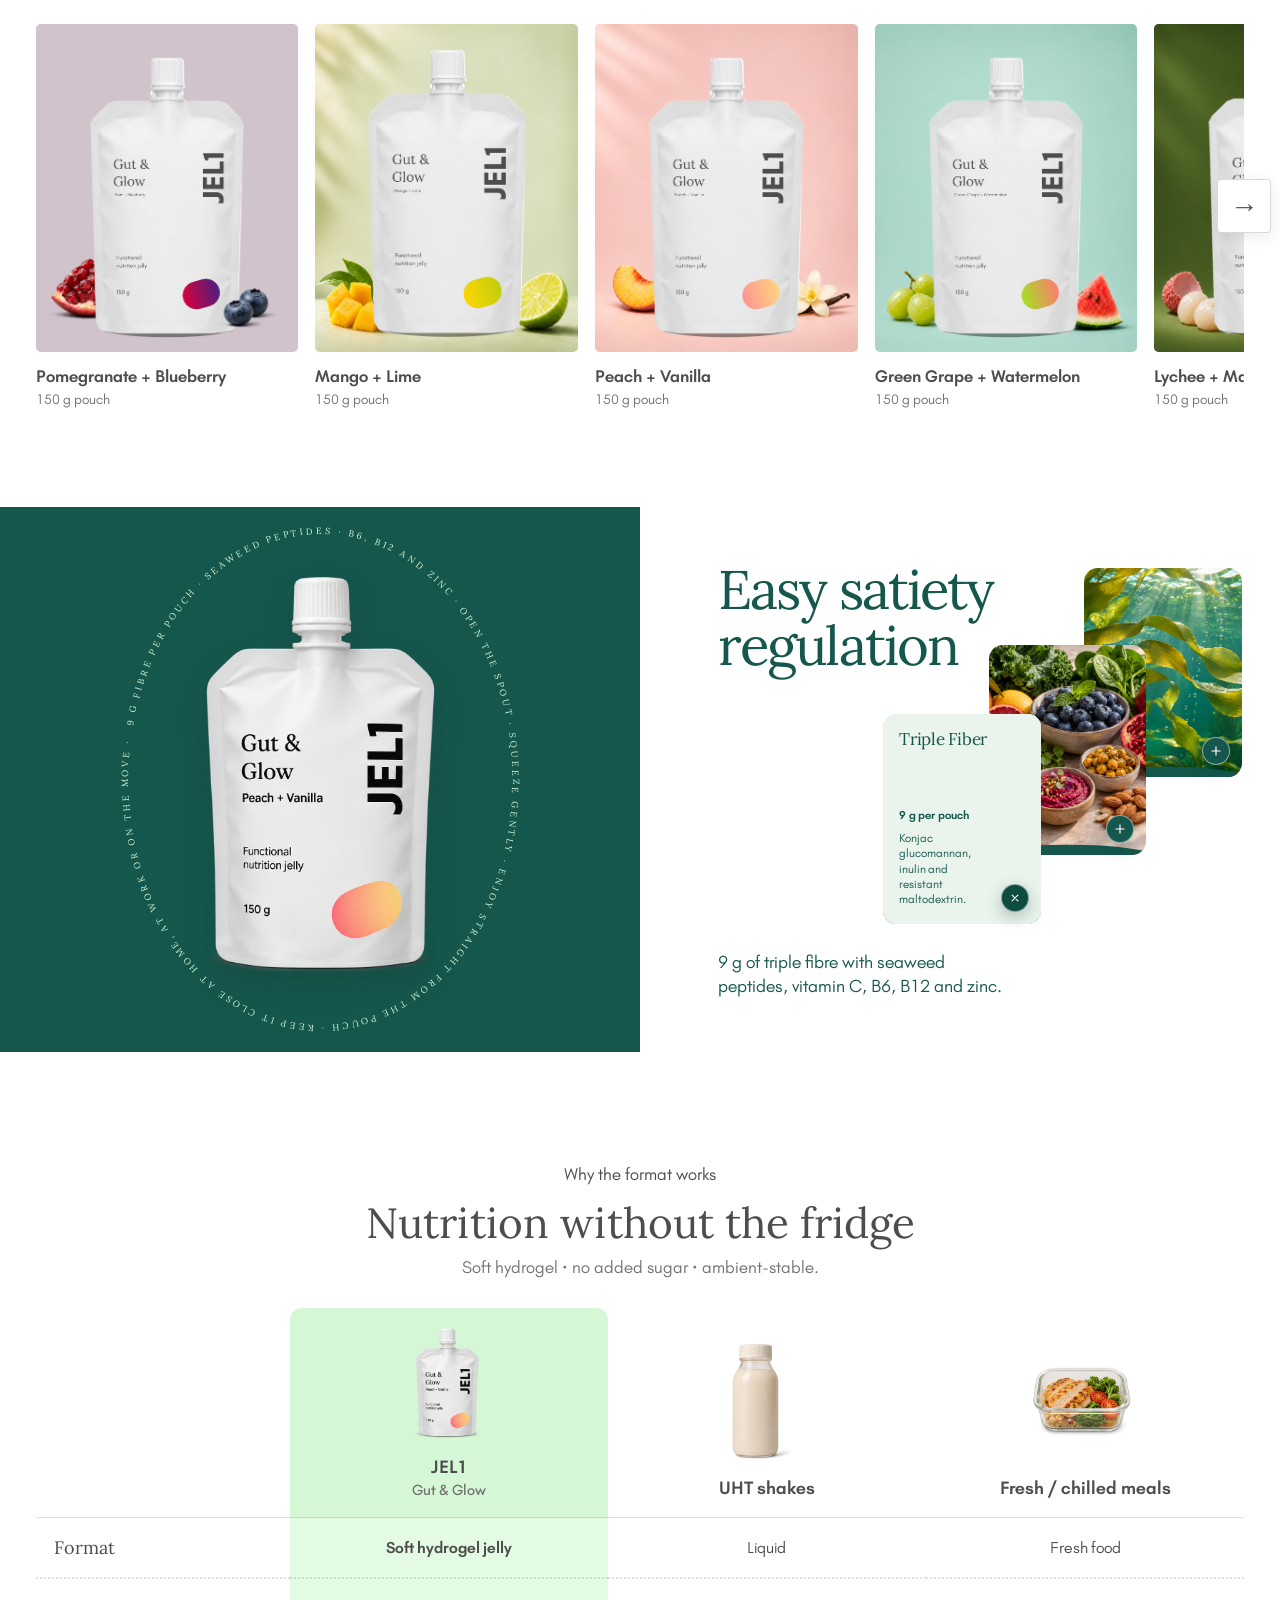
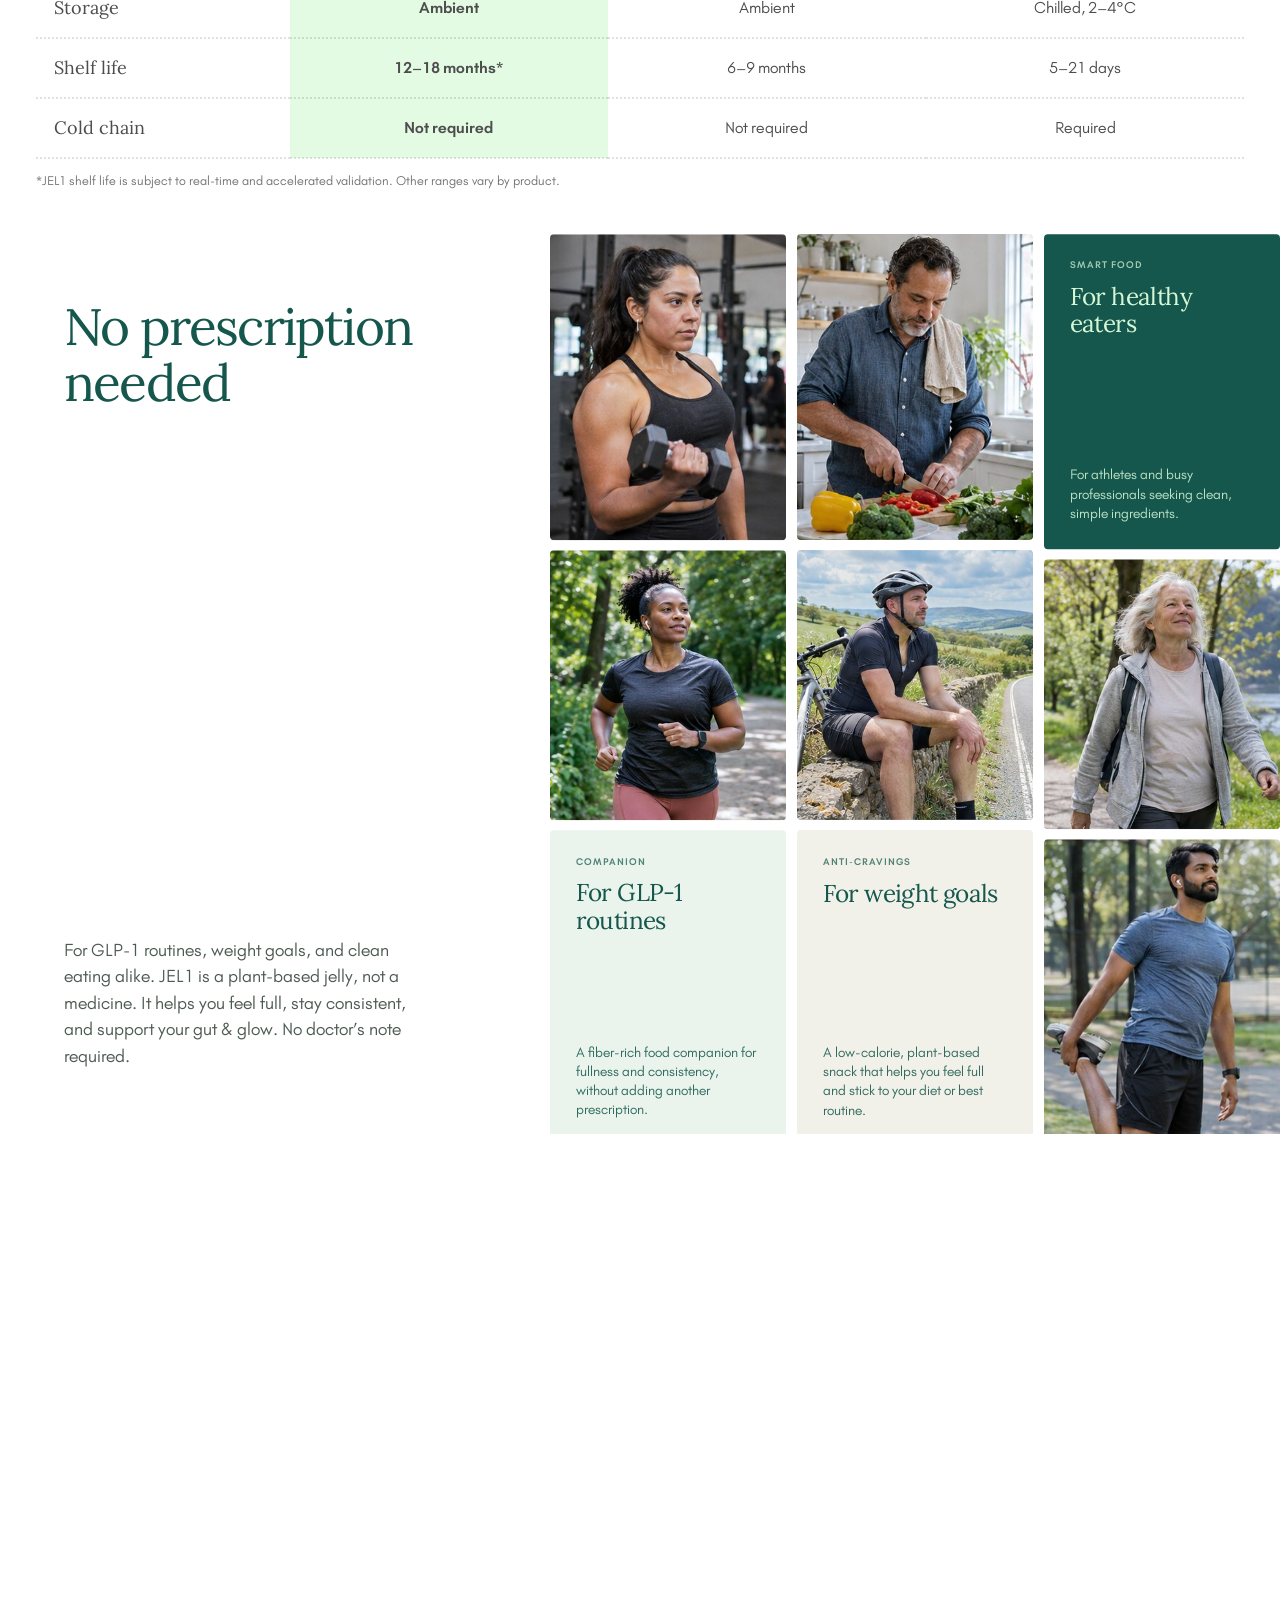
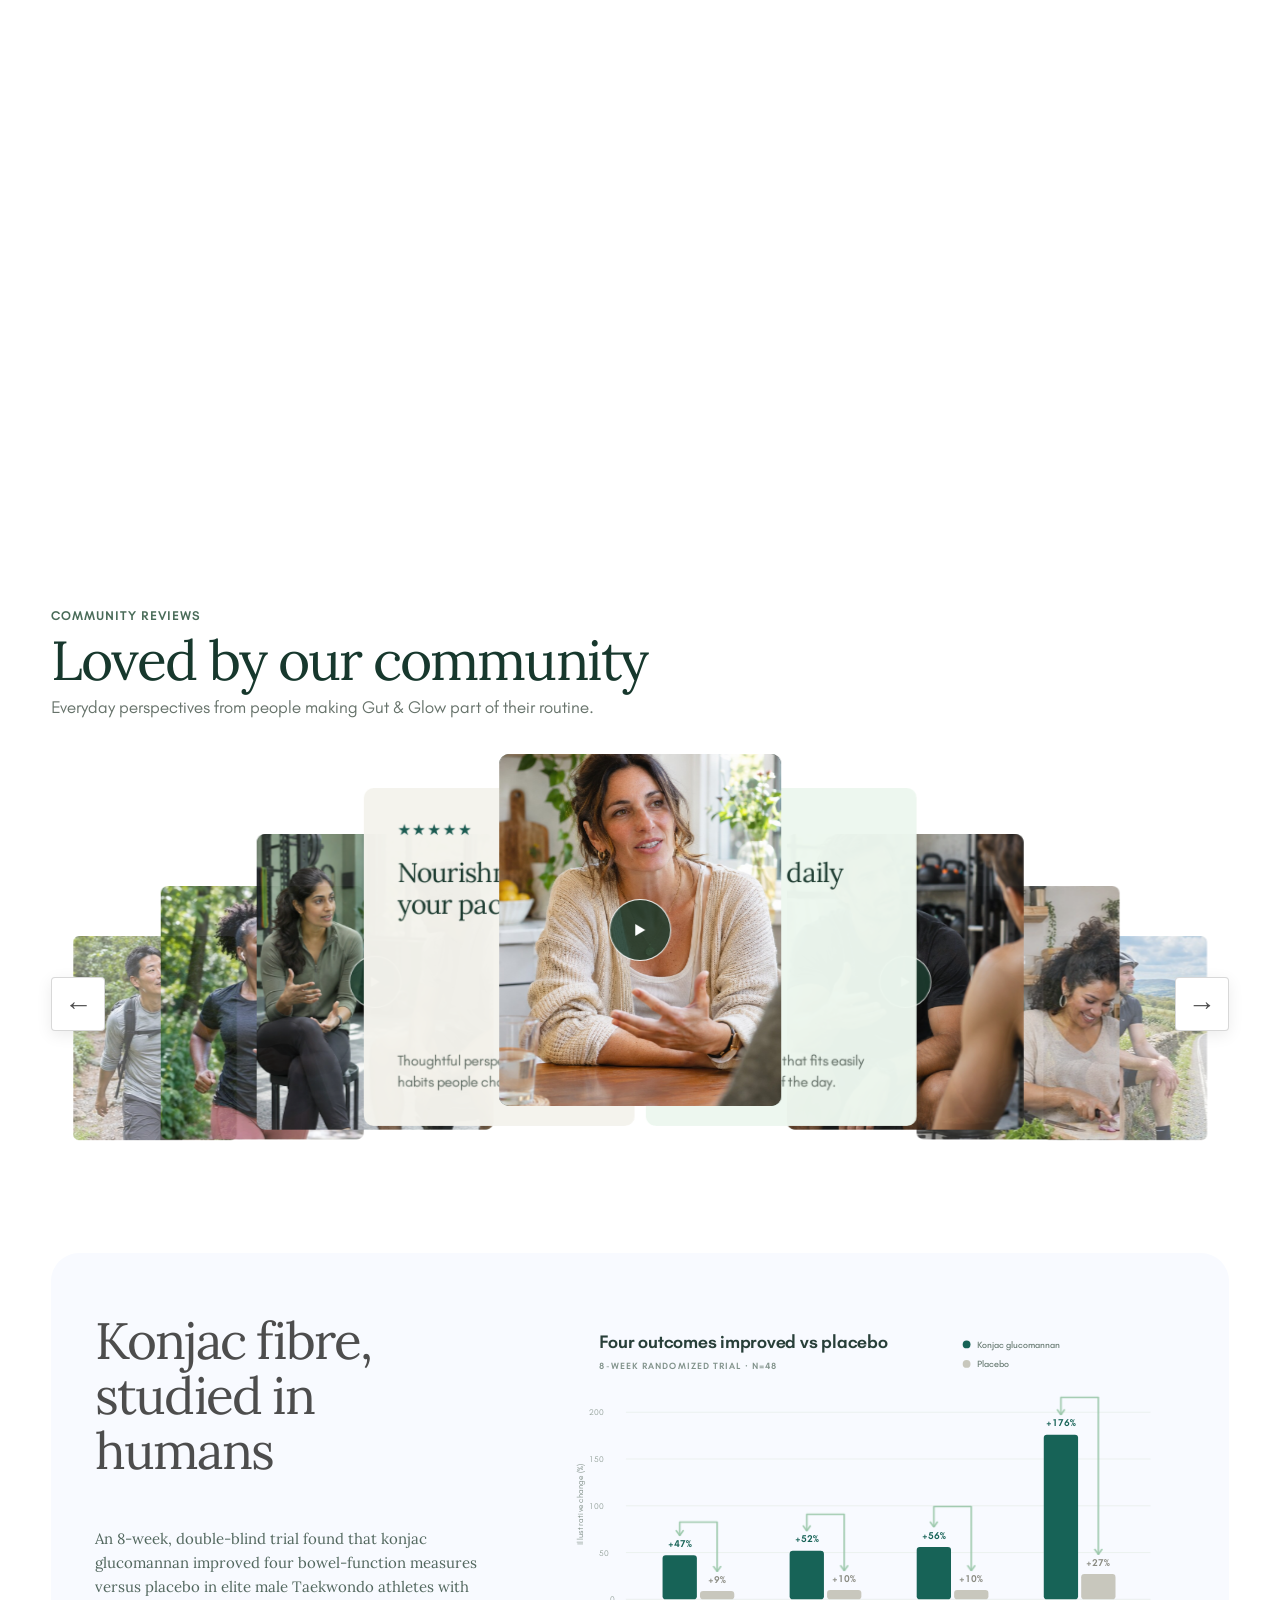
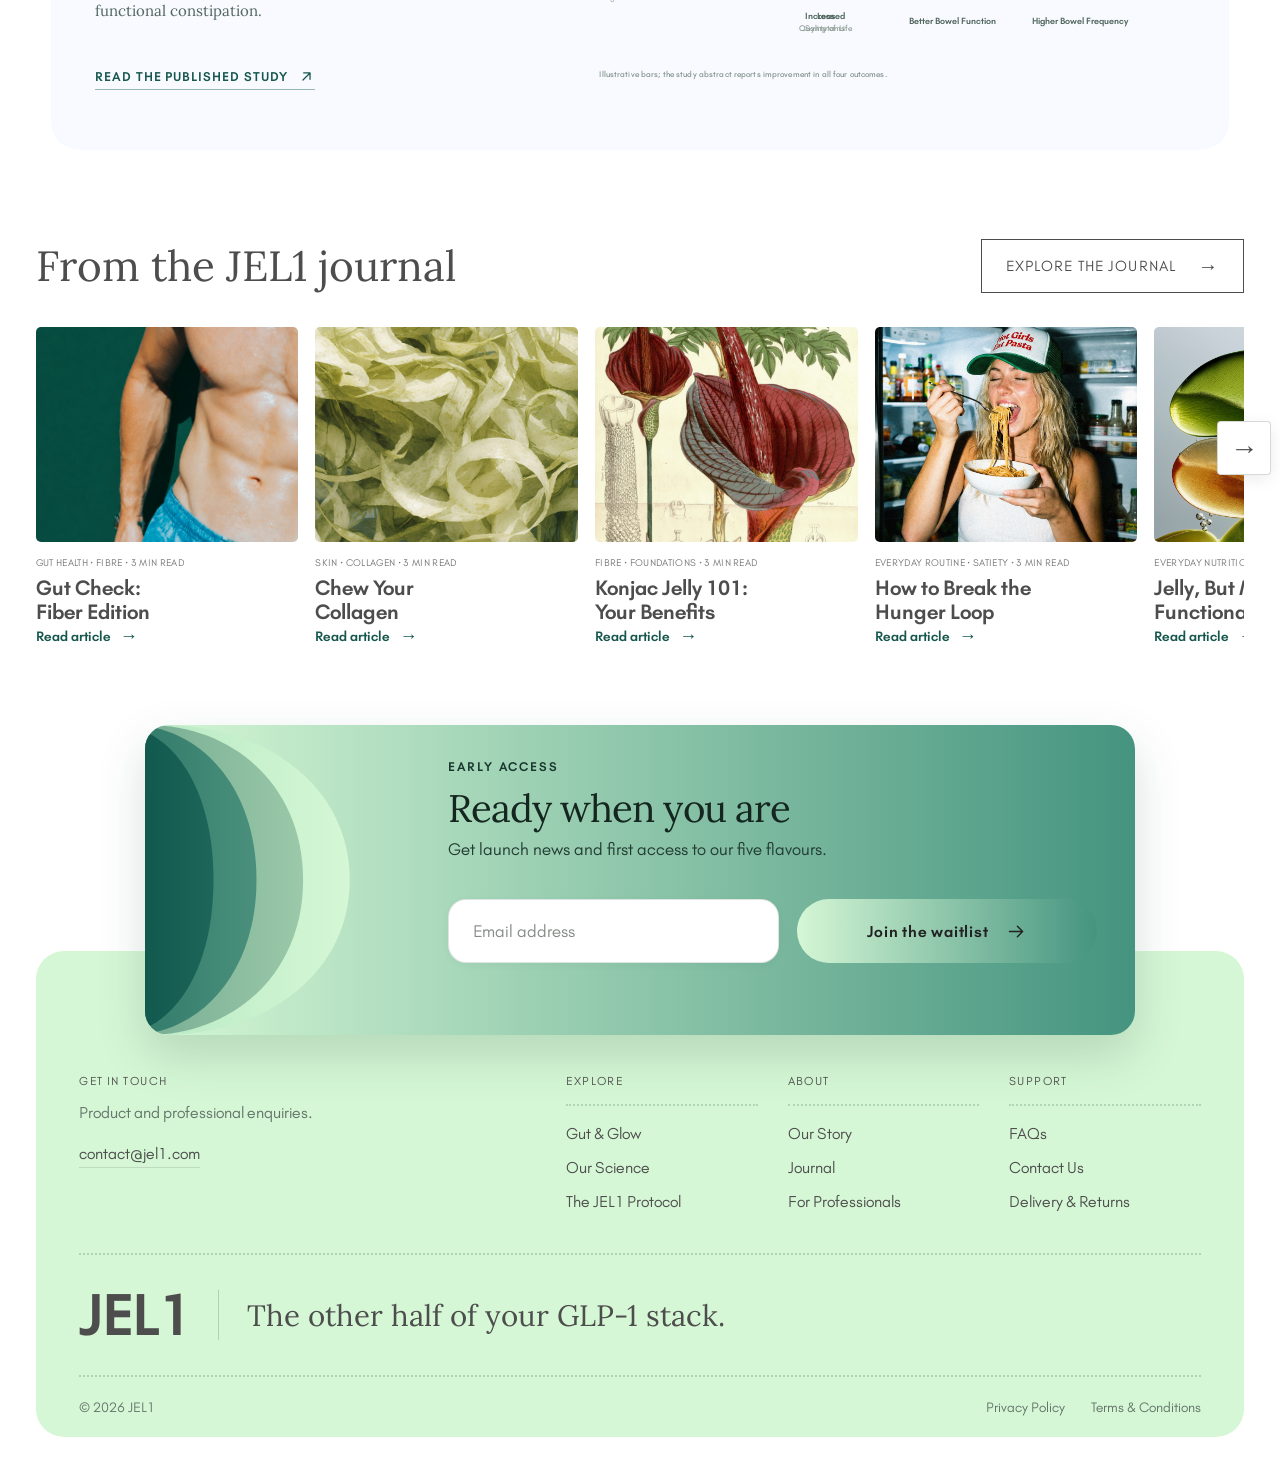
==== commit 7424311e: "Update index.html" ====
--- a/index.html
+++ b/index.html
@@ -464,8 +464,10 @@
                 <rect class="chart-value-mask" x="668" y="318" width="40" height="17" rx="2"/><text class="chart-value chart-value-placebo" x="688" y="332">+27%</text>
               </g>
               <g class="chart-category-labels">
-                <text x="175" y="407"><tspan x="175">Less Symptoms</tspan><tspan x="175" dy="17">PAC-SYM</tspan></text>
-                <text x="338" y="400"><tspan x="338">Increased</tspan><tspan x="338" dy="15">Quality of Life</tspan><tspan x="338" dy="15">PAC-QoL</tspan></text>
+               
+                <text x="338" y="400"><tspan x="338">Less</tspan><tspan x="338" dy="15">Symptoms</tspan></text>
+                <text x="338" y="400"><tspan x="338">Increased</tspan><tspan x="338" dy="15">Quality of Life</tspan></text>
+                 
                 <text x="501" y="407">Better Bowel Function</text>
                 <text x="664" y="407">Higher Bowel Frequency</text>
               </g>
--- a/styles.css
+++ b/styles.css
@@ -141,7 +141,6 @@
   .flavour-next{right:7px;transform:none}
   .flavour-next:hover{transform:translateY(-1px)}
 }
-@media(hover:none){.flavour-image .flavour-hover,.flavour-image::after,.flavour-hover-copy{display:none}}
 .collection-heading>div{text-align:left}
 .flavour-slider-arrow{top:40%}
 
@@ -2339,16 +2338,53 @@
 #research .chart-value-mask{fill:#f8faff}
 
 #routine .protocol-ingredient-card,
+#routine .protocol-ingredient-card.ingredient-fibre,
+#routine .protocol-ingredient-card.ingredient-micro,
+#routine .protocol-ingredient-card.ingredient-peptides,
 #routine .protocol-ingredient-card>img,
+#routine .protocol-ingredient-card .ingredient-reveal,
+#routine .protocol-ingredient-card .ingredient-reveal-surface,
 #routine .protocol-ingredient-card:is(:hover,:focus-within,.is-open)>img{
   border:0!important;
   box-shadow:none!important;
-}
-
-/* Keep product images visible after a tap on touch screens. */
+  filter:none!important;
+}
+#routine .protocol-ingredient-card,
+#routine .protocol-ingredient-card.ingredient-fibre,
+#routine .protocol-ingredient-card.ingredient-micro,
+#routine .protocol-ingredient-card.ingredient-peptides{border-radius:14px!important}
+#routine .protocol-ingredient-card>img,
+#routine .protocol-ingredient-card .ingredient-reveal,
+#routine .protocol-ingredient-card .ingredient-reveal-surface{border-radius:inherit!important}
+#routine .protocol-ingredient-card.is-open{
+  background:#eaf4ec!important;
+  border:0!important;
+  outline:0!important;
+  box-shadow:none!important;
+  filter:none!important;
+}
+#routine .protocol-ingredient-card.is-open .ingredient-reveal,
+#routine .protocol-ingredient-card.is-open .ingredient-reveal-surface,
+#routine .protocol-ingredient-card.is-open .ingredient-reveal-copy,
+#routine .protocol-ingredient-card.is-open .ingredient-reveal::before,
+#routine .protocol-ingredient-card.is-open .ingredient-reveal-surface::before{
+  background:#eaf4ec!important;
+  border:0!important;
+  outline:0!important;
+  box-shadow:none!important;
+}
+
+/* Let touch users toggle the same flavour photo preview with a tap. */
 @media(hover:none){
   #collection .flavour-image .flavour-main,
   #collection .flavour-image:focus-visible .flavour-main{opacity:1!important;transform:none!important}
+  #collection .flavour-image .flavour-hover{display:block;opacity:0;transform:none}
+  #collection .flavour-image::after{display:block;opacity:0}
+  #collection .flavour-hover-copy{display:flex;opacity:0;transform:translateY(8px)}
+  #collection .flavour-image.is-touch-hover .flavour-main{opacity:0!important;transform:scale(1.02)!important}
+  #collection .flavour-image.is-touch-hover .flavour-hover{opacity:1!important;transform:scale(1.025)!important}
+  #collection .flavour-image.is-touch-hover::after{opacity:1!important}
+  #collection .flavour-image.is-touch-hover .flavour-hover-copy{opacity:1!important;transform:translateY(0)!important}
 }
 
 /* Keep Smart Food copy to three lines in the compact card layouts. */
@@ -2356,5 +2392,9 @@
 @media(max-width:680px){
   #research .research-chart-visual{overflow-x:auto!important;overflow-y:hidden!important}
   #routine .protocol-panel{border:0!important;box-shadow:none!important;border-radius:0!important}
+  #routine .protocol-ingredient-card,
+  #routine .protocol-ingredient-card.ingredient-fibre,
+  #routine .protocol-ingredient-card.ingredient-micro,
+  #routine .protocol-ingredient-card.ingredient-peptides{border-radius:13px!important}
   #audience .audience-mobile-card--forest>p:last-child{max-width:27ch}
 }
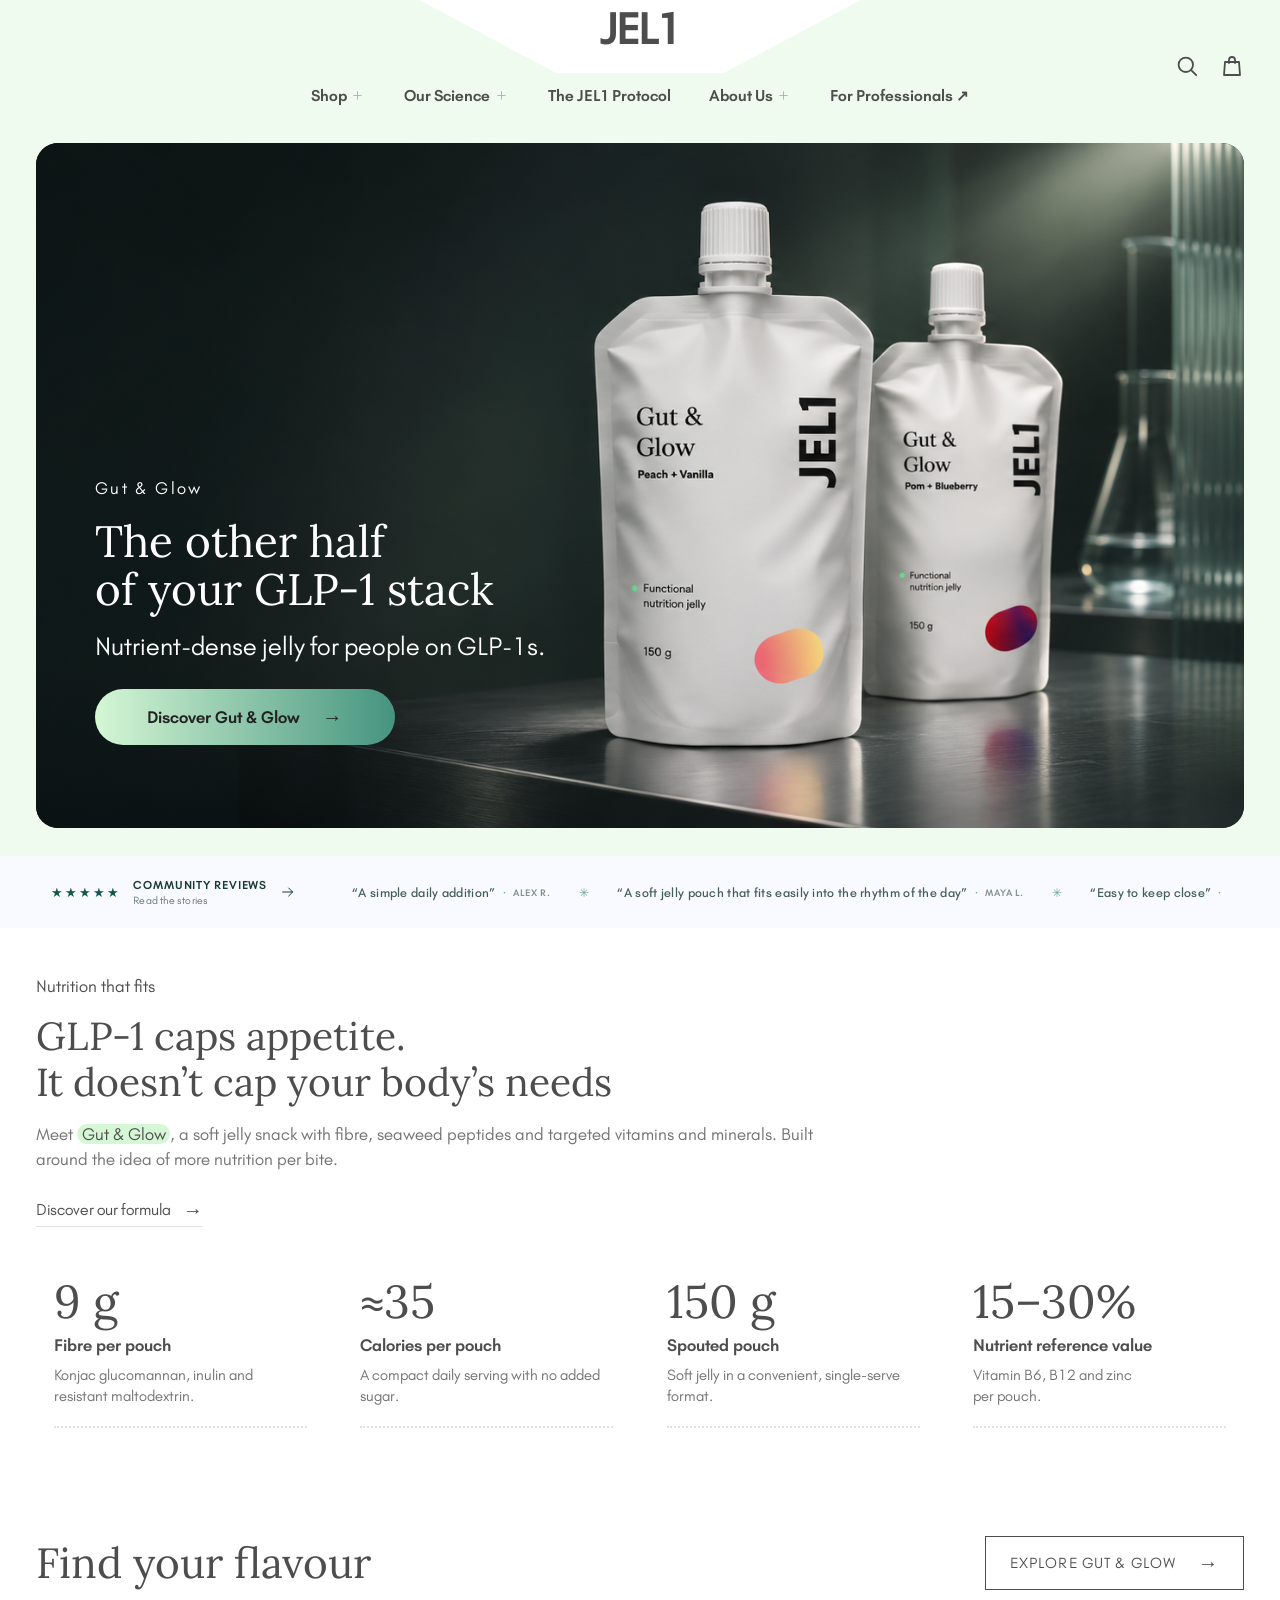
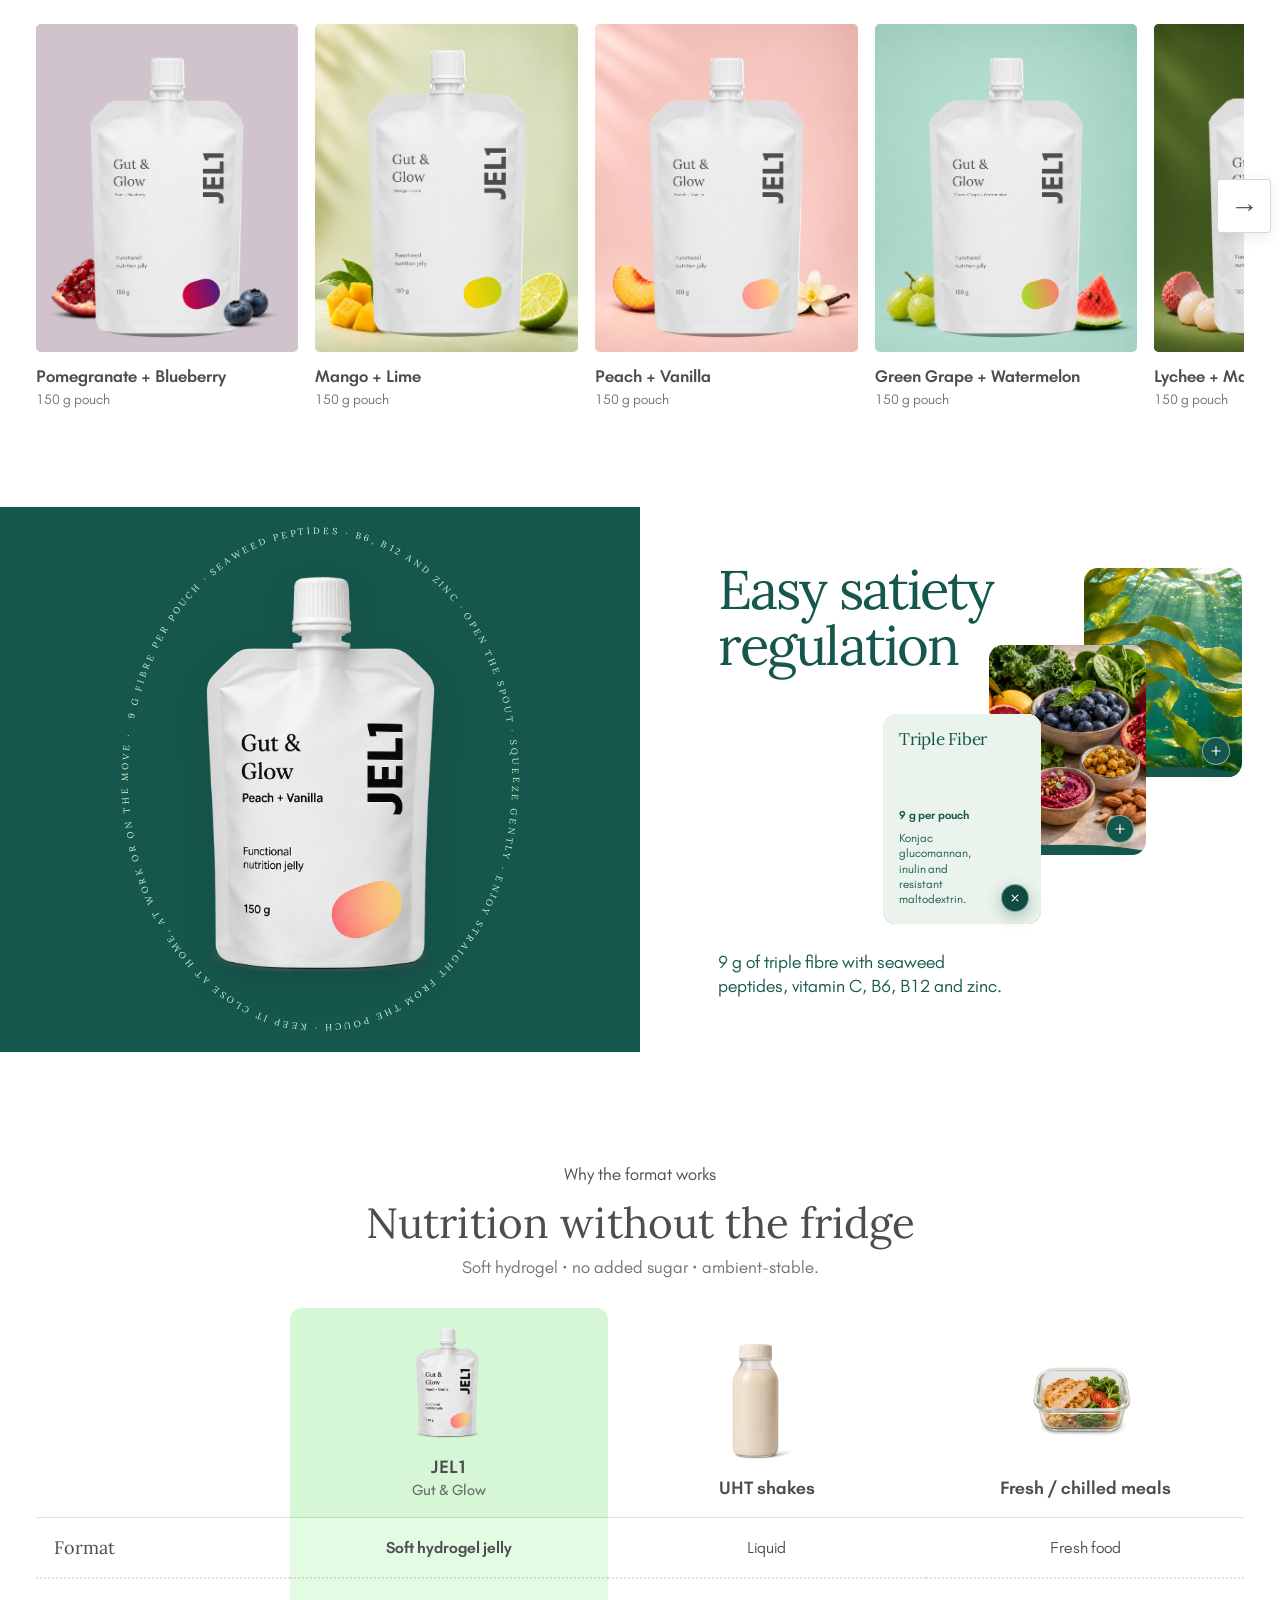
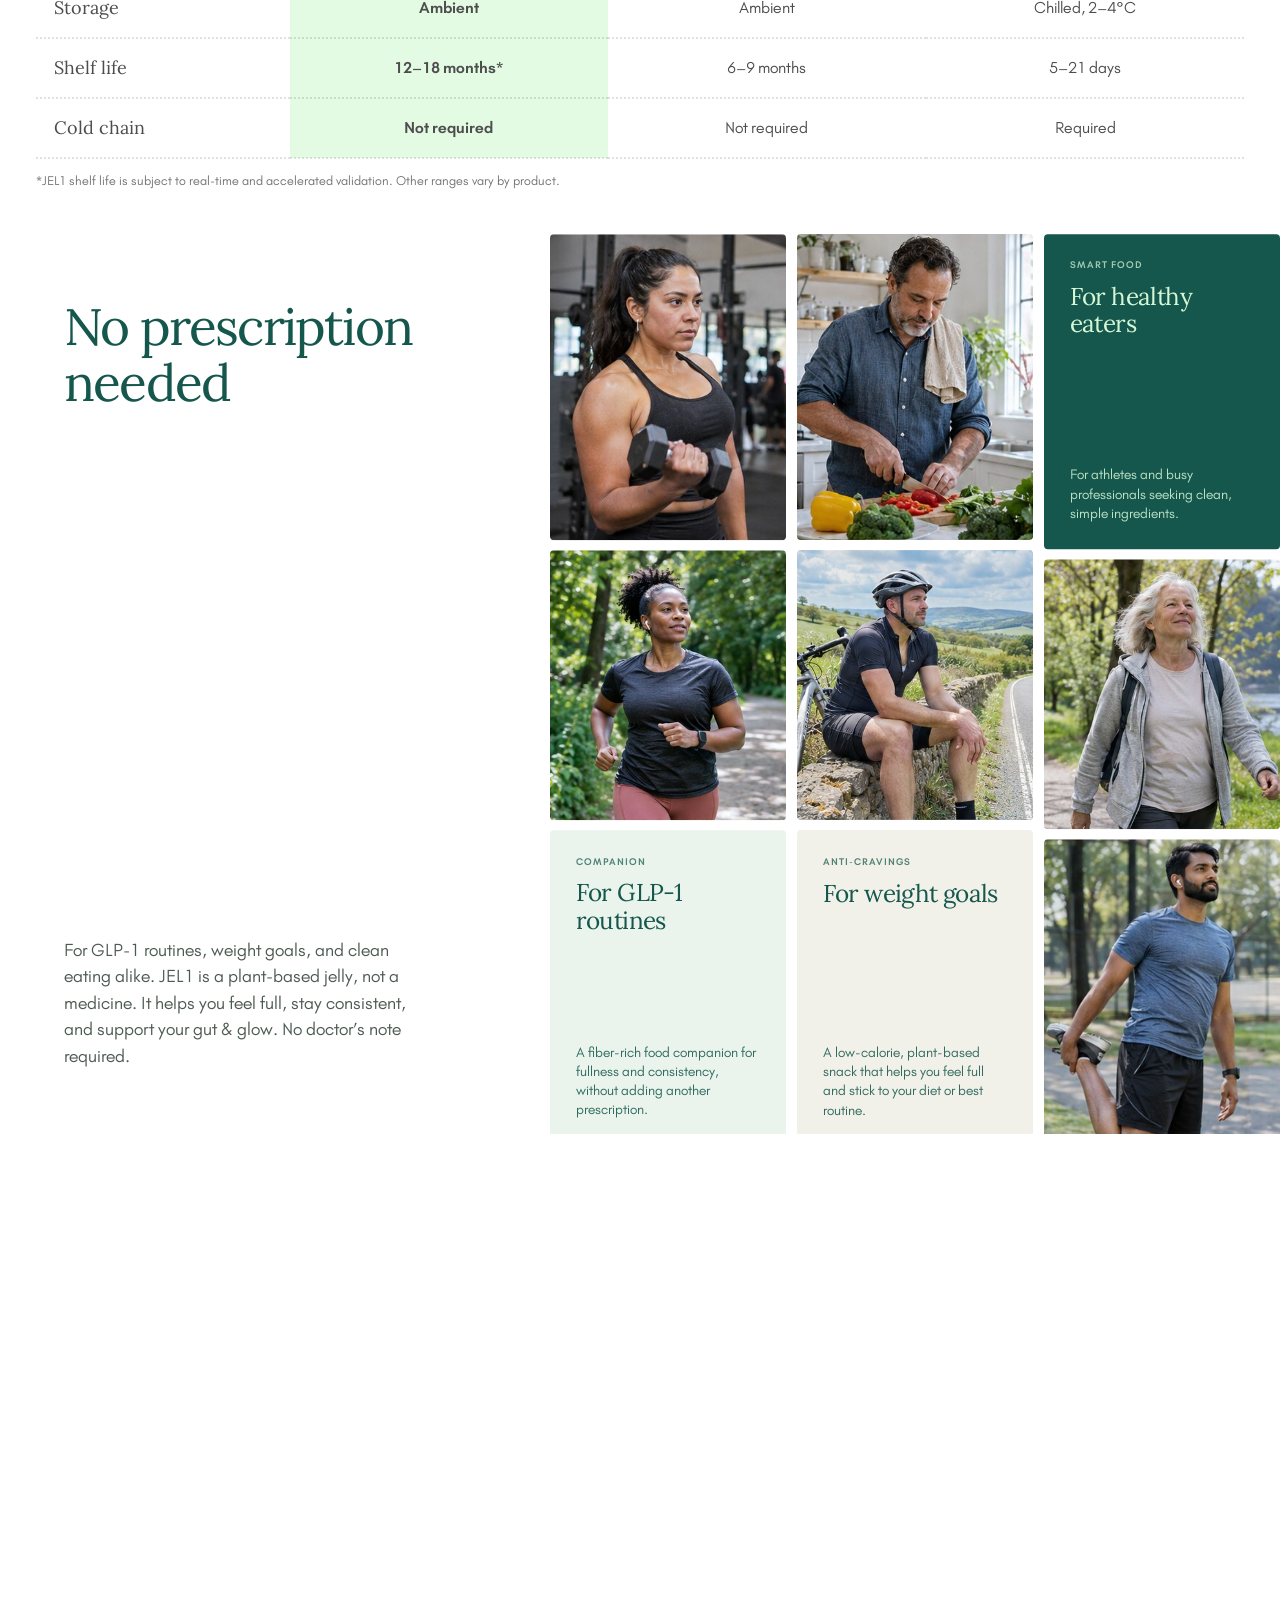
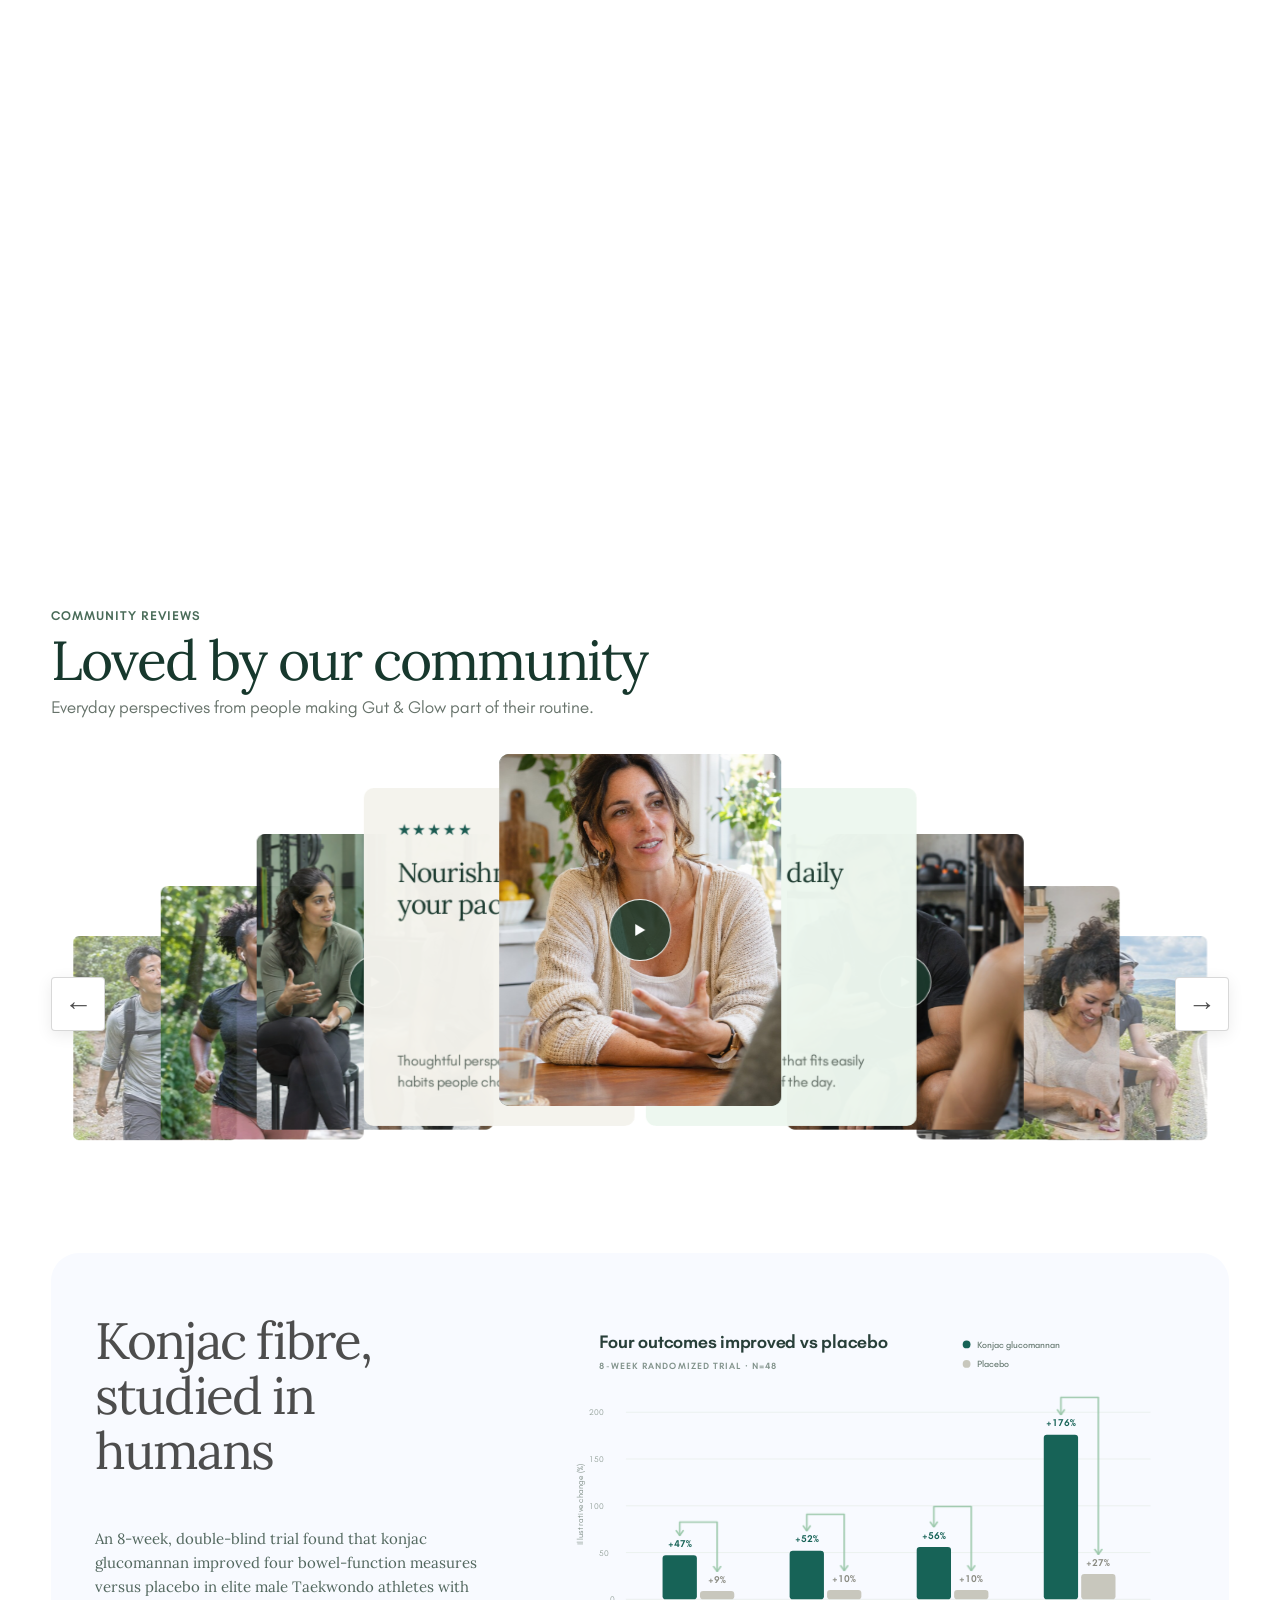
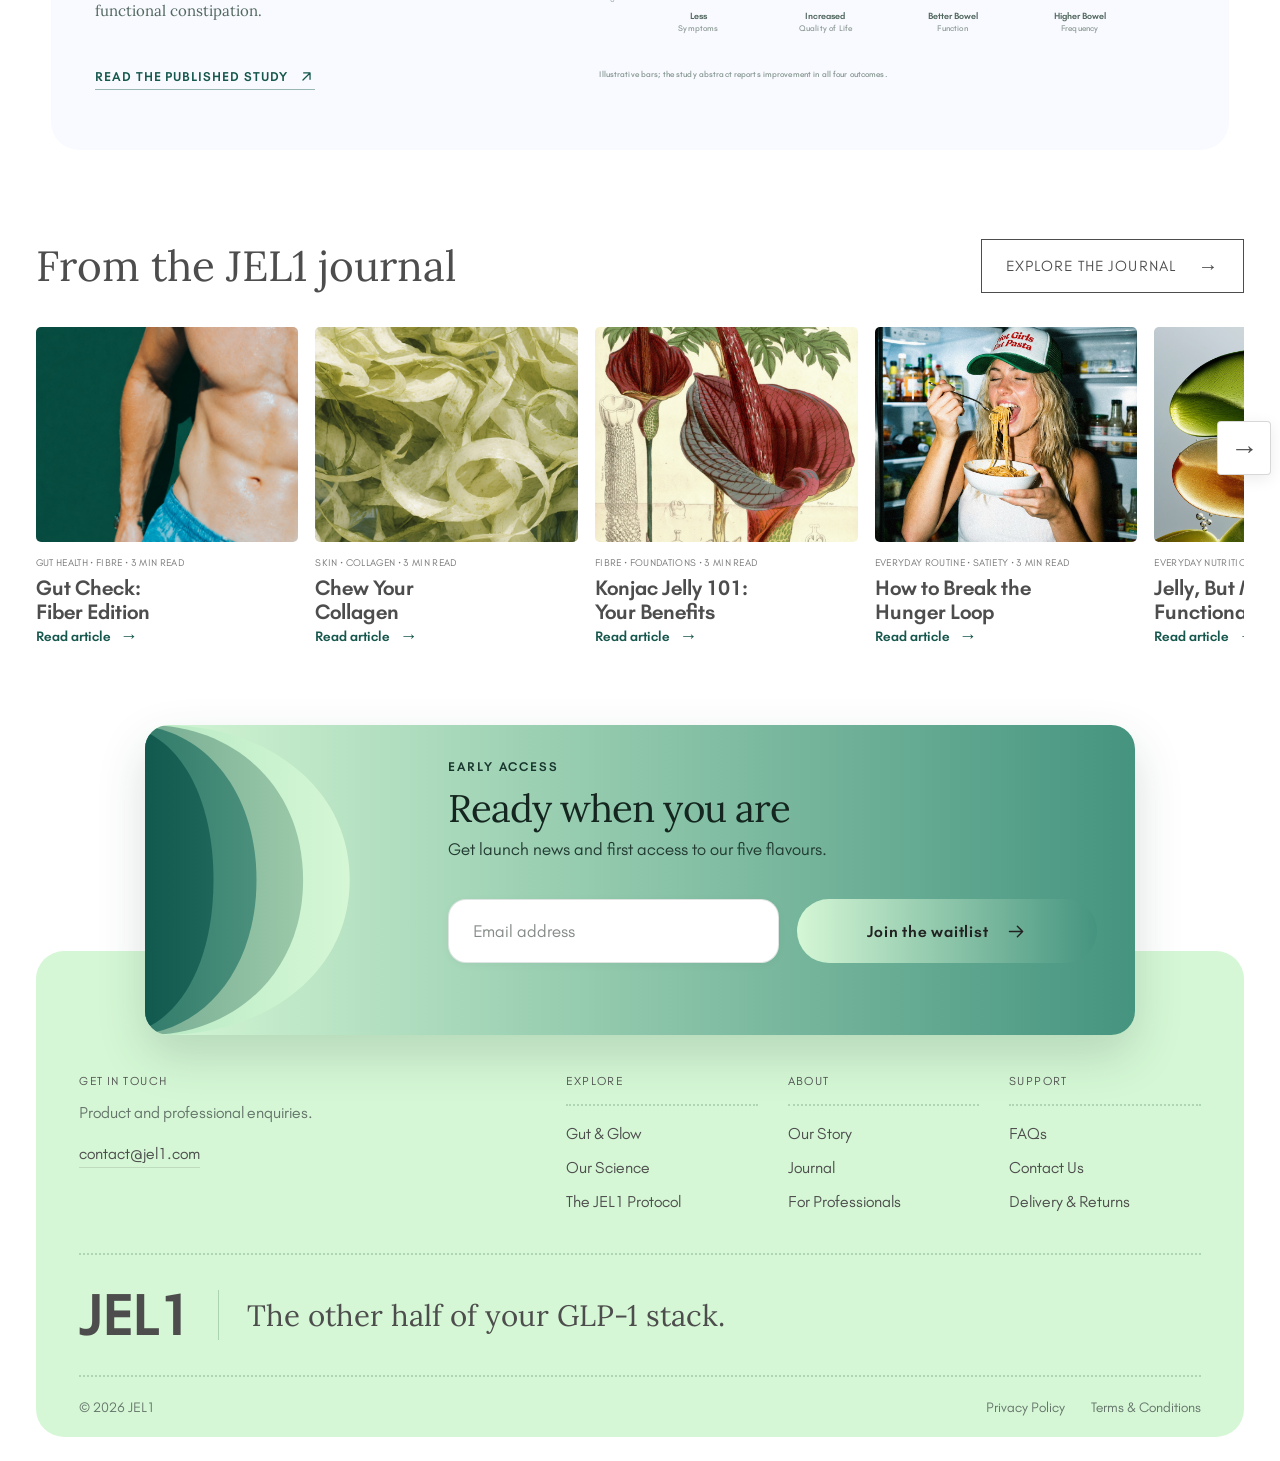
==== commit f8de57df: "Update index.html" ====
--- a/index.html
+++ b/index.html
@@ -464,12 +464,10 @@
                 <rect class="chart-value-mask" x="668" y="318" width="40" height="17" rx="2"/><text class="chart-value chart-value-placebo" x="688" y="332">+27%</text>
               </g>
               <g class="chart-category-labels">
-               
-                <text x="338" y="400"><tspan x="338">Less</tspan><tspan x="338" dy="15">Symptoms</tspan></text>
-                <text x="338" y="400"><tspan x="338">Increased</tspan><tspan x="338" dy="15">Quality of Life</tspan></text>
-                 
-                <text x="501" y="407">Better Bowel Function</text>
-                <text x="664" y="407">Higher Bowel Frequency</text>
+                <text x="175" y="400" style="fill:#52675e;font-size:11px;font-weight:600;letter-spacing:0"><tspan x="175">Less</tspan><tspan x="175" dy="15">Symptoms</tspan></text>
+                <text x="338" y="400" style="fill:#52675e;font-size:11px;font-weight:600;letter-spacing:0"><tspan x="338">Increased</tspan><tspan x="338" dy="15">Quality of Life</tspan></text>
+                <text x="501" y="400" style="fill:#52675e;font-size:11px;font-weight:600;letter-spacing:0"><tspan x="501">Better Bowel</tspan><tspan x="501" dy="15">Function</tspan></text>
+                <text x="664" y="400" style="fill:#52675e;font-size:11px;font-weight:600;letter-spacing:0"><tspan x="664">Higher Bowel</tspan><tspan x="664" dy="15">Frequency</tspan></text>
               </g>
               <text class="chart-footnote" x="48" y="475">Illustrative bars; the study abstract reports improvement in all four outcomes.</text>
             </svg>
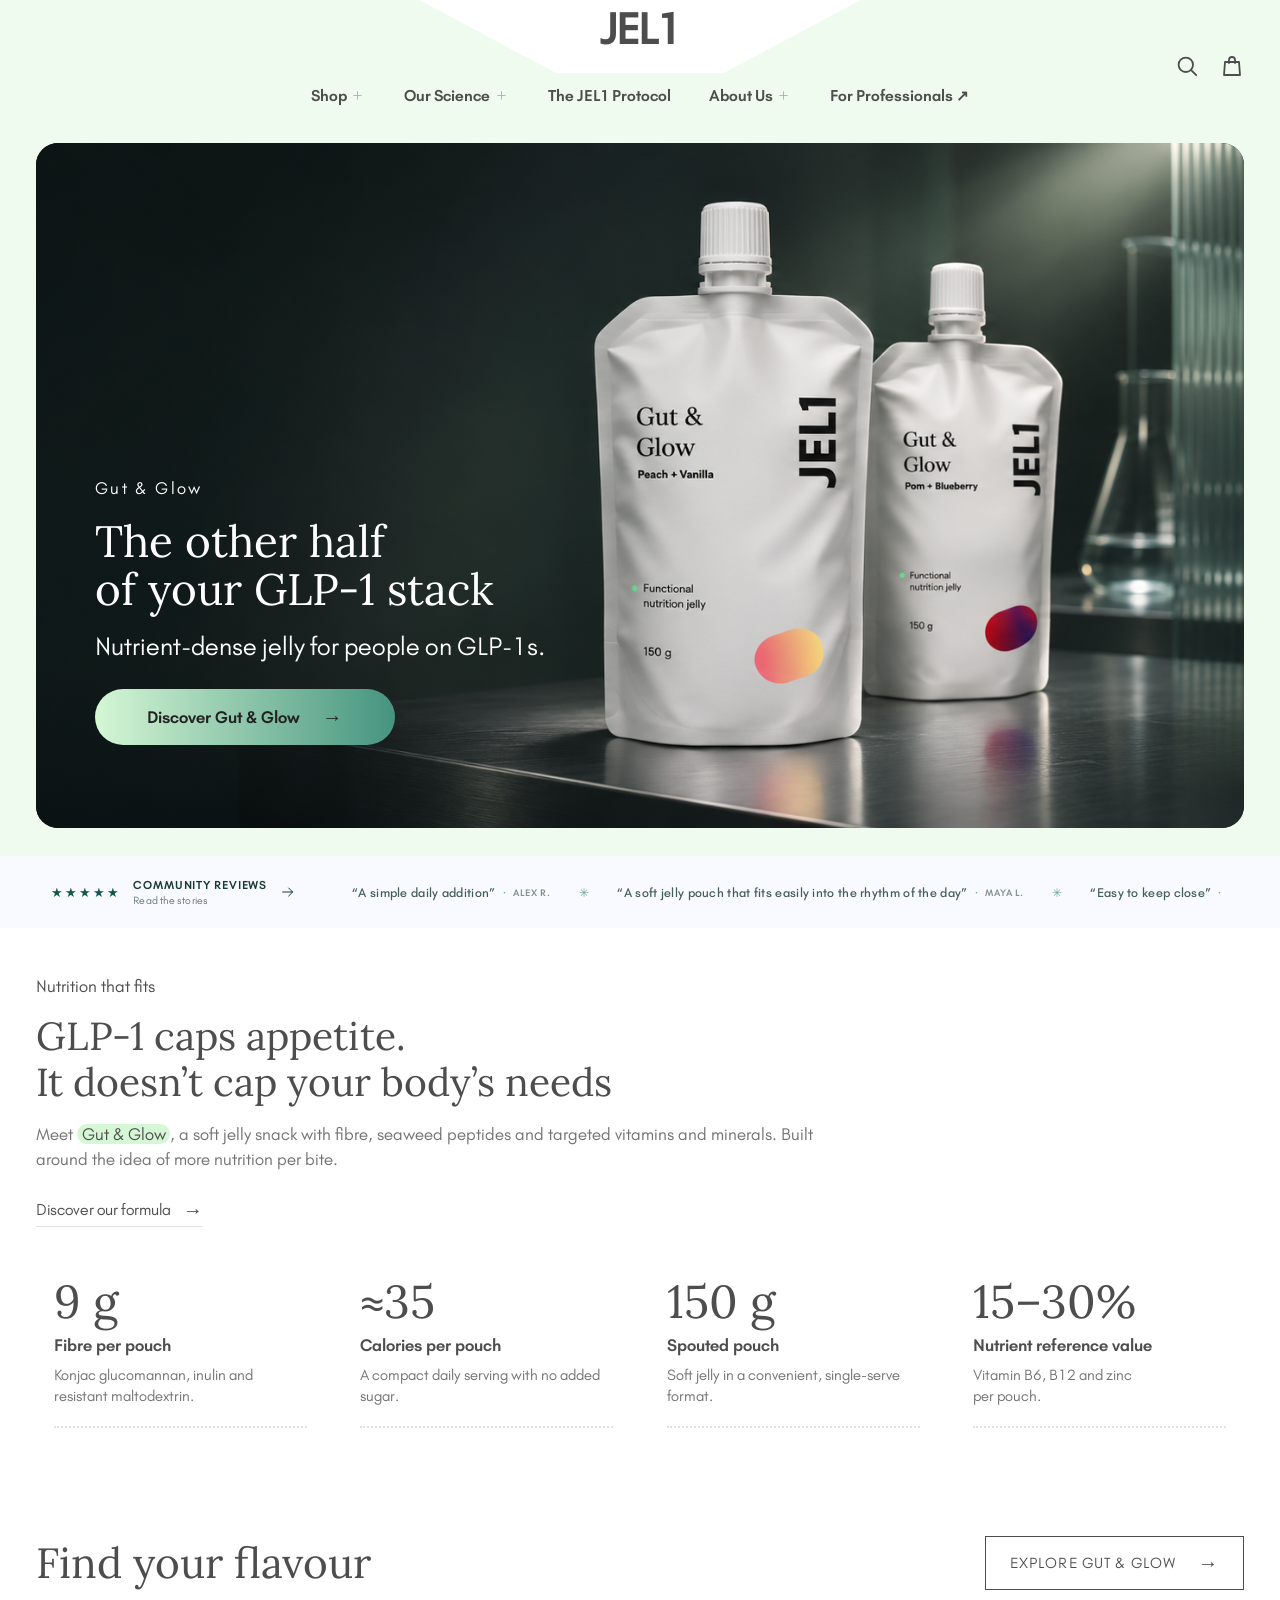
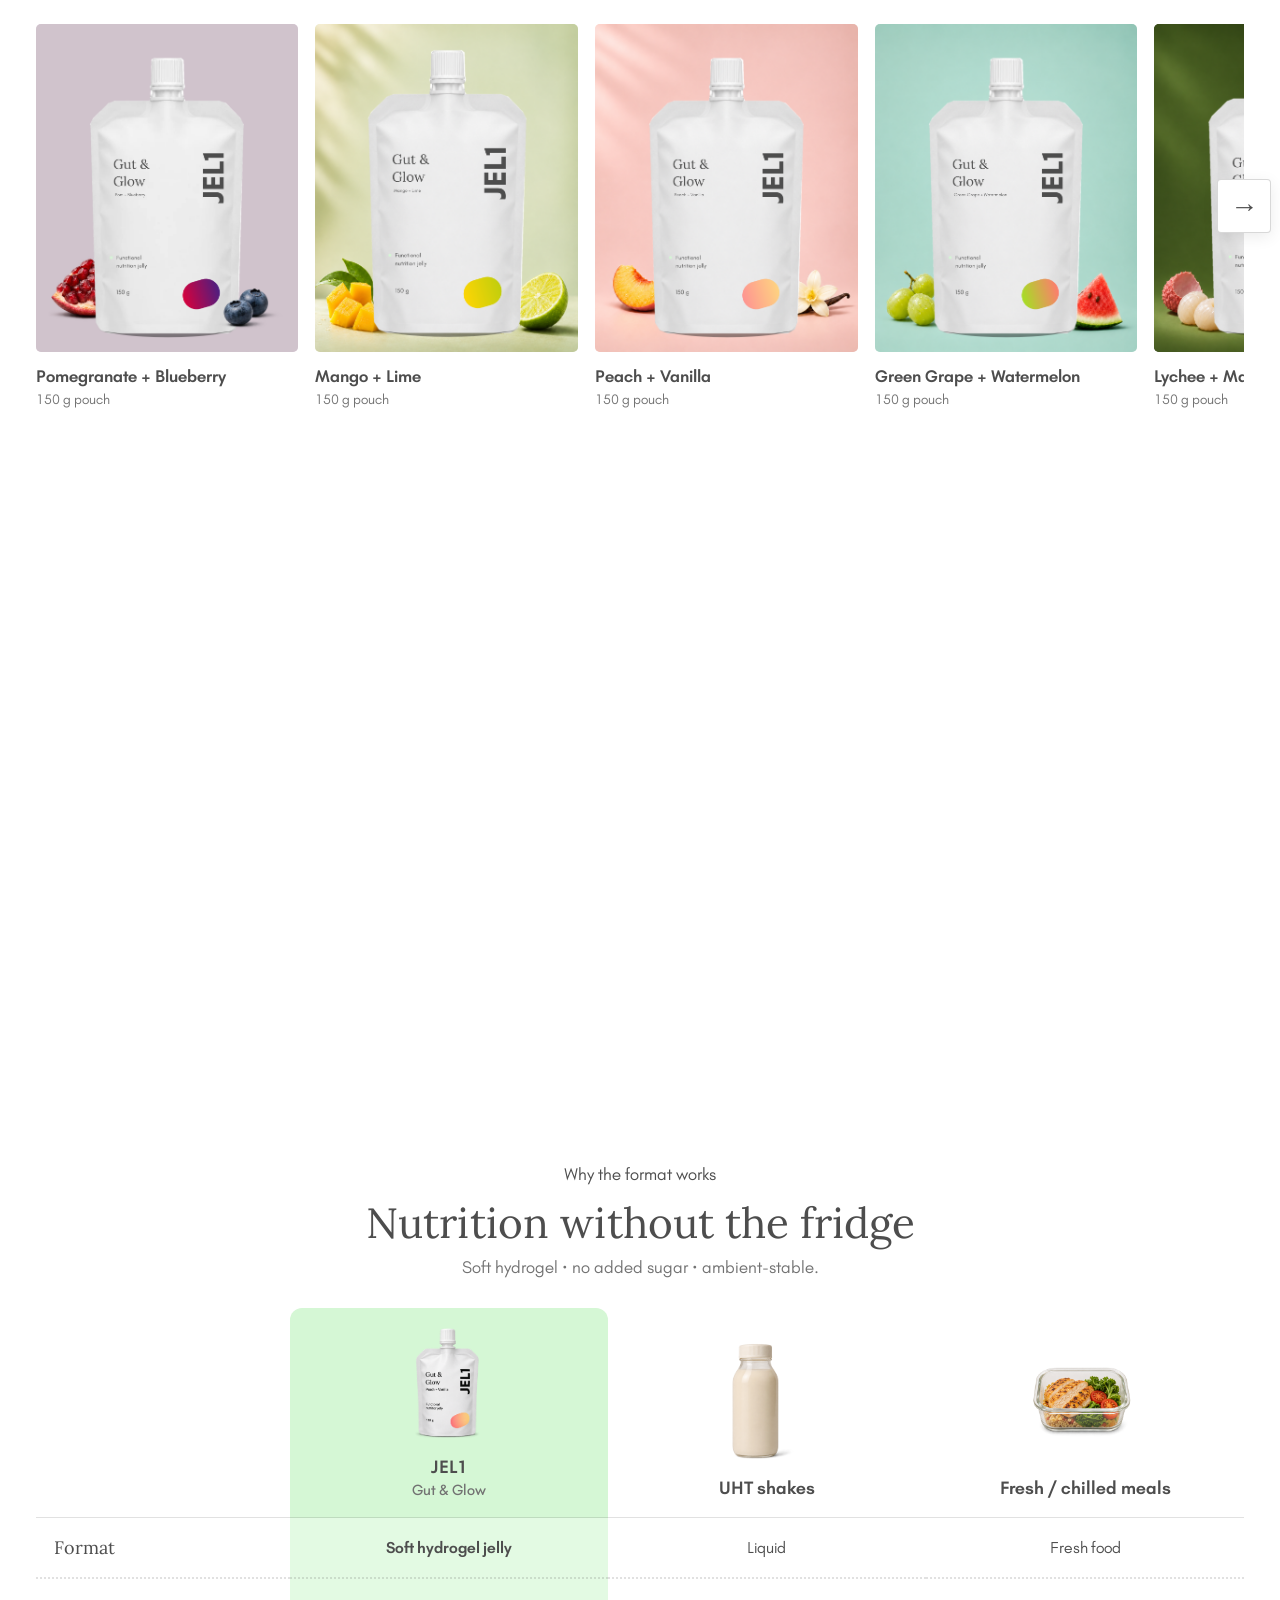
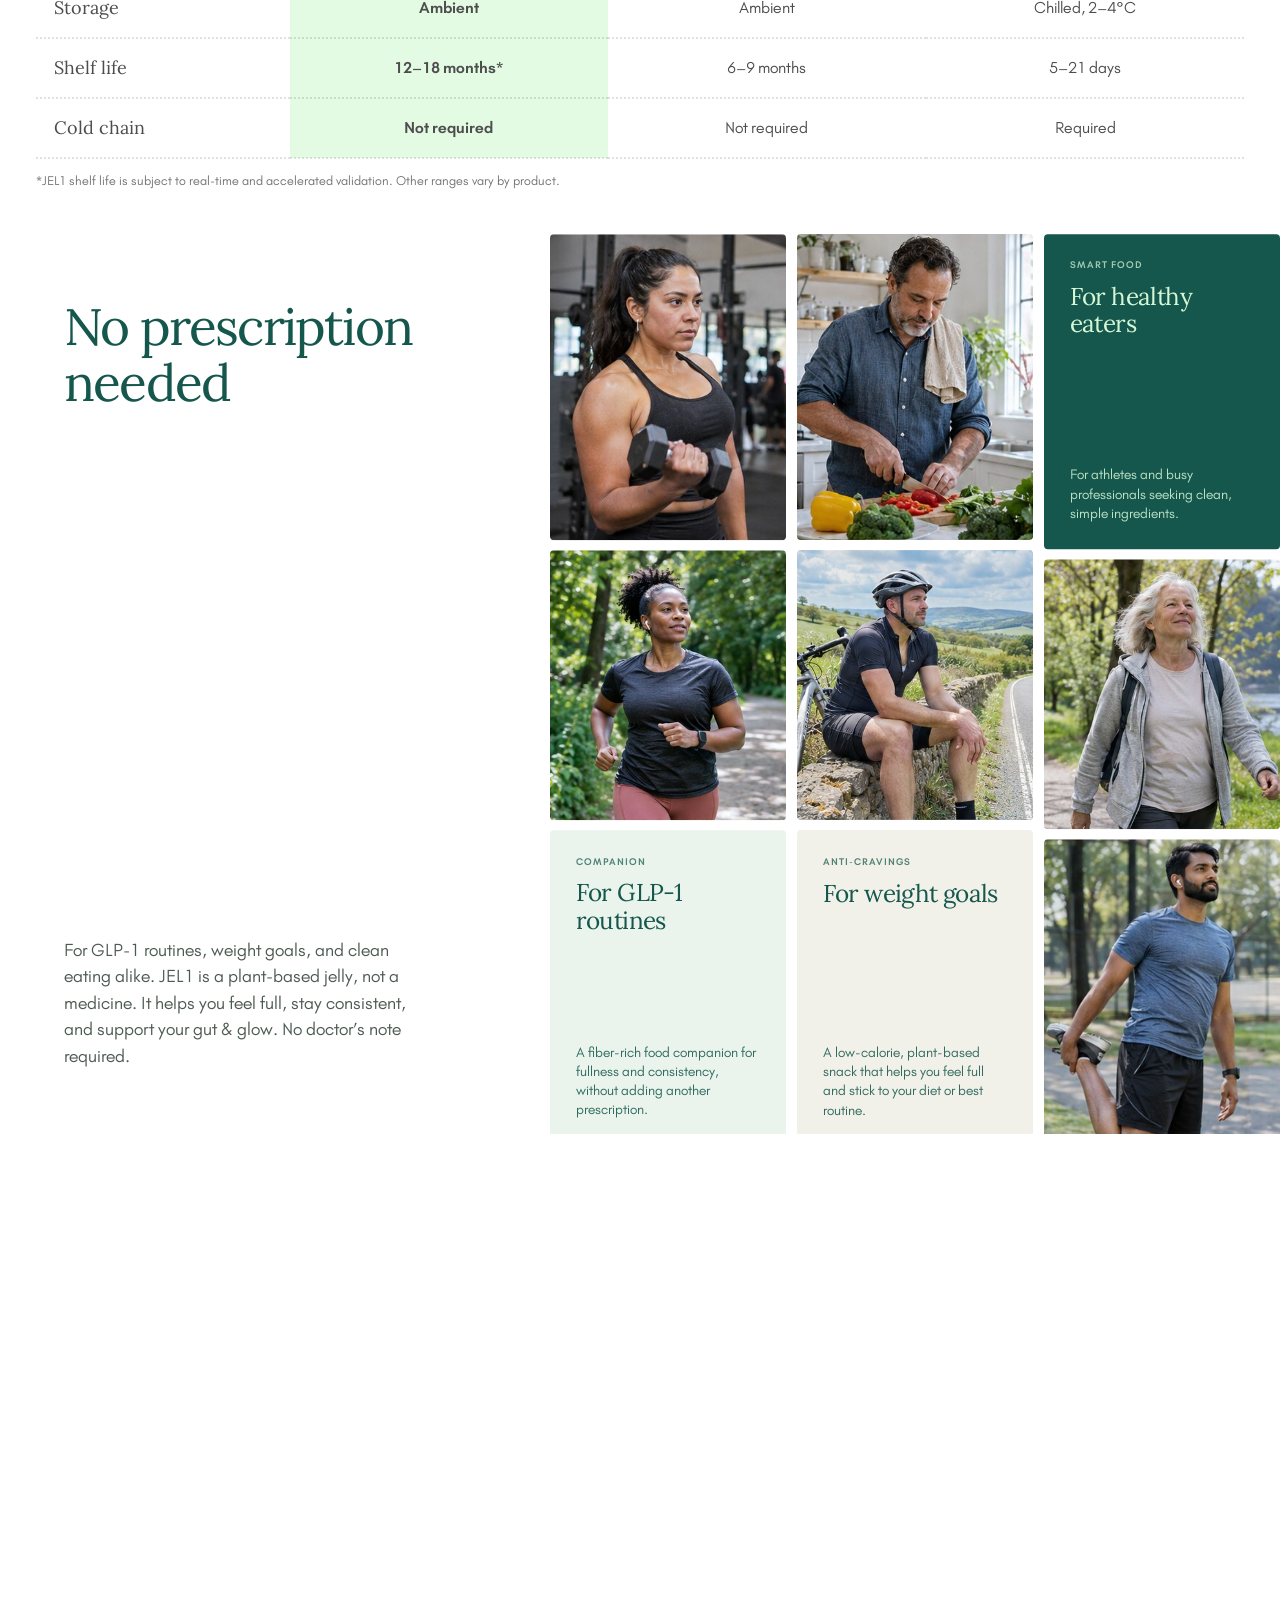
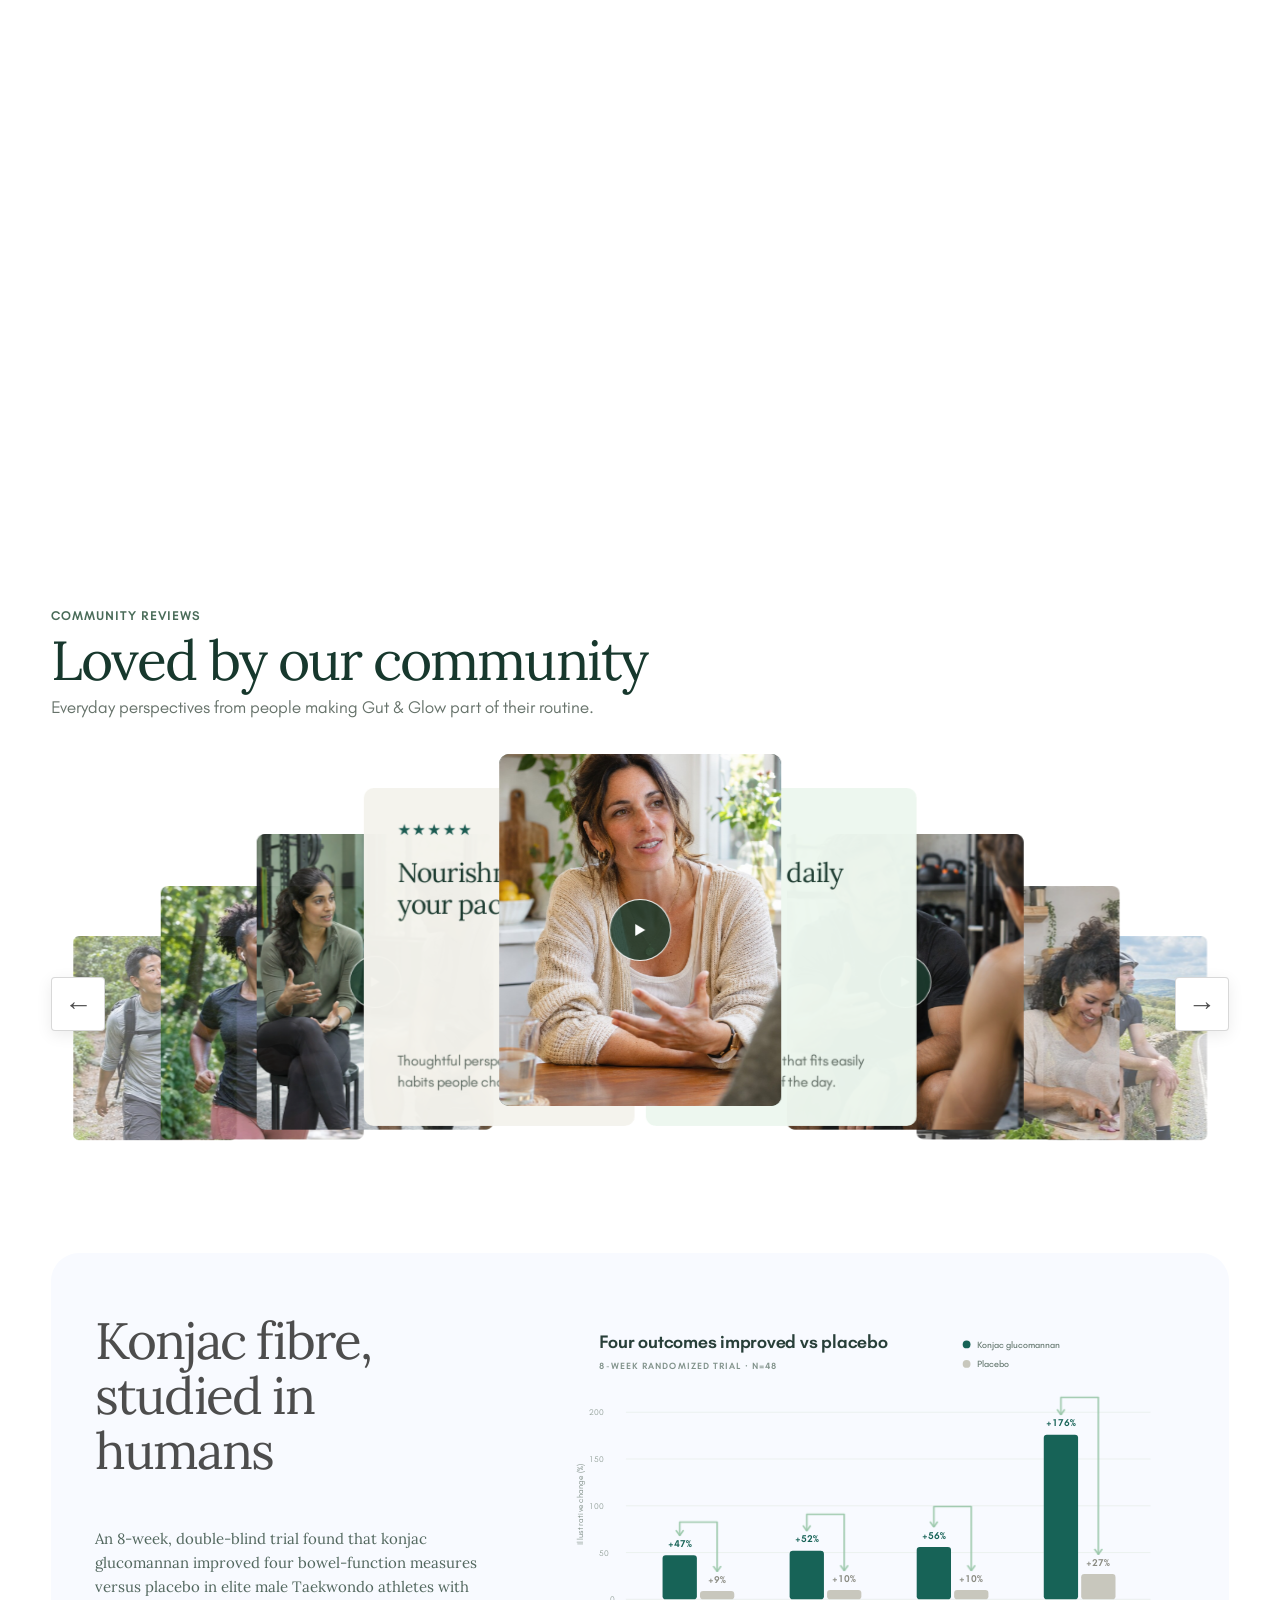
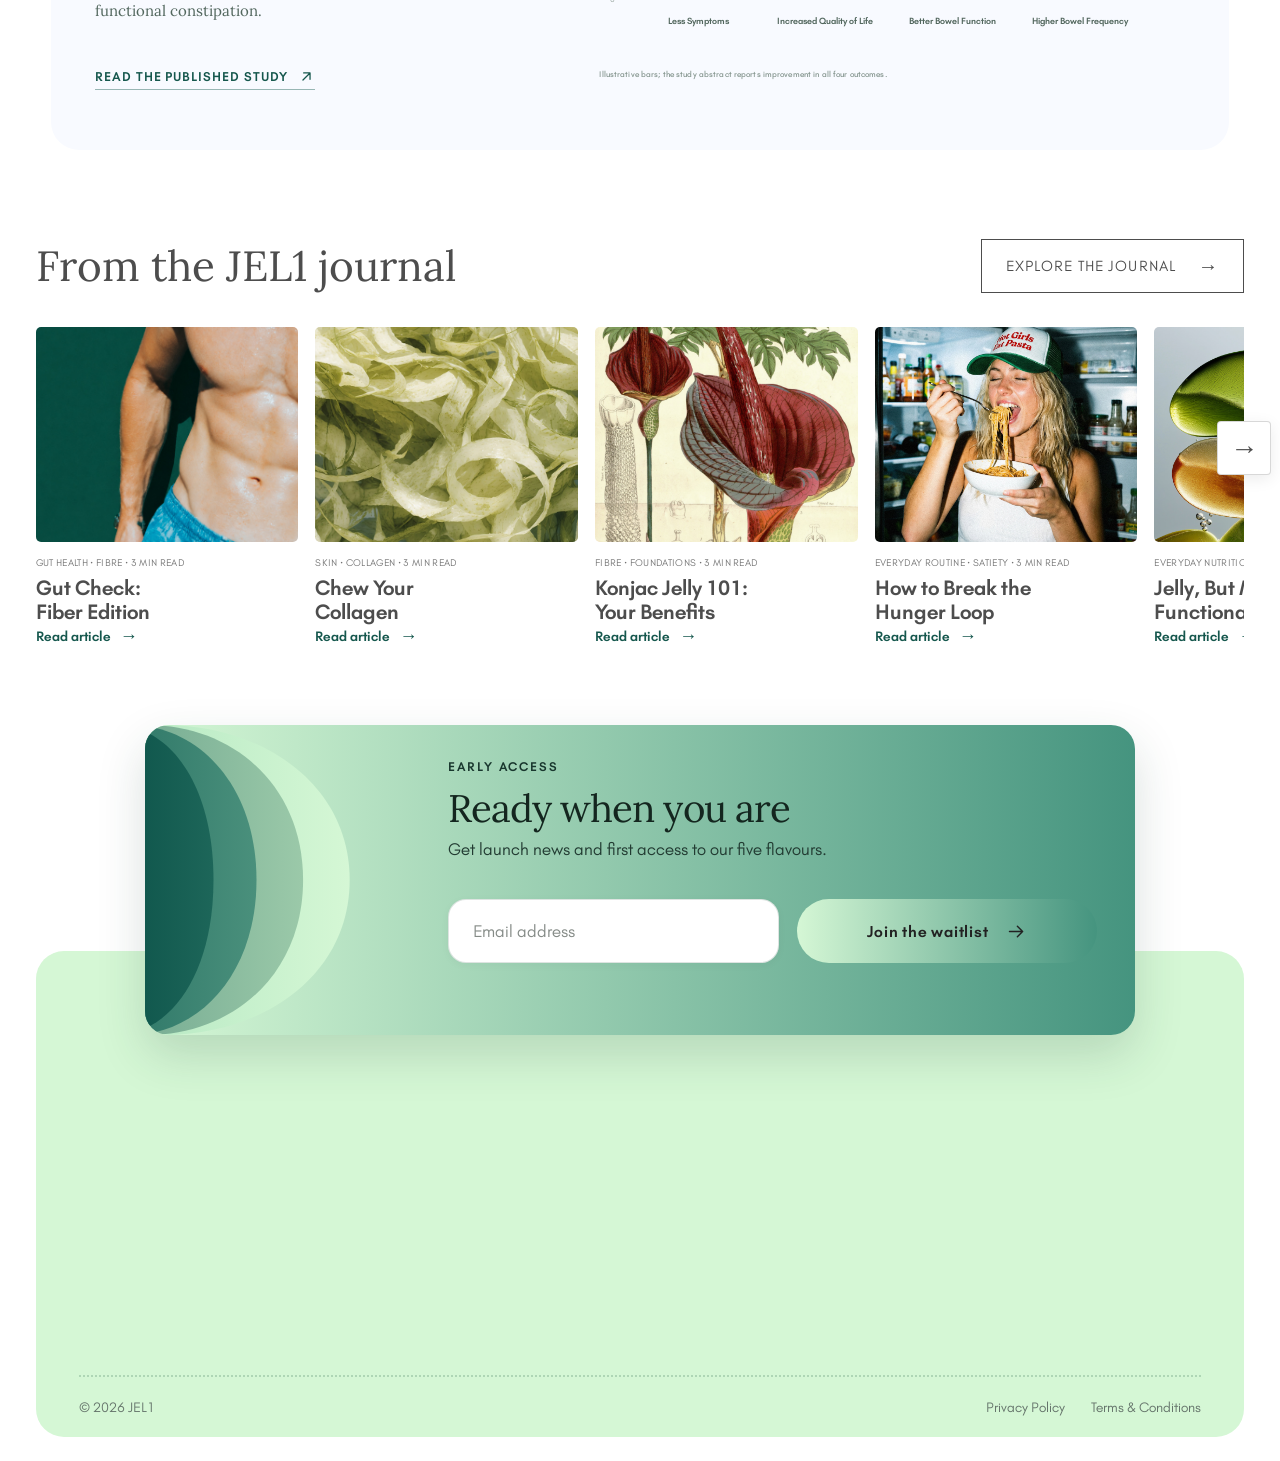
==== commit 423d5c06: "Update index.html" ====
--- a/index.html
+++ b/index.html
@@ -464,10 +464,10 @@
                 <rect class="chart-value-mask" x="668" y="318" width="40" height="17" rx="2"/><text class="chart-value chart-value-placebo" x="688" y="332">+27%</text>
               </g>
               <g class="chart-category-labels">
-                <text x="175" y="400" style="fill:#52675e;font-size:11px;font-weight:600;letter-spacing:0"><tspan x="175">Less</tspan><tspan x="175" dy="15">Symptoms</tspan></text>
-                <text x="338" y="400" style="fill:#52675e;font-size:11px;font-weight:600;letter-spacing:0"><tspan x="338">Increased</tspan><tspan x="338" dy="15">Quality of Life</tspan></text>
-                <text x="501" y="400" style="fill:#52675e;font-size:11px;font-weight:600;letter-spacing:0"><tspan x="501">Better Bowel</tspan><tspan x="501" dy="15">Function</tspan></text>
-                <text x="664" y="400" style="fill:#52675e;font-size:11px;font-weight:600;letter-spacing:0"><tspan x="664">Higher Bowel</tspan><tspan x="664" dy="15">Frequency</tspan></text>
+                <text x="175" y="407">Less Symptoms</text>
+                <text x="338" y="407">Increased Quality of Life</text>
+                <text x="501" y="407">Better Bowel Function</text>
+                <text x="664" y="407">Higher Bowel Frequency</text>
               </g>
               <text class="chart-footnote" x="48" y="475">Illustrative bars; the study abstract reports improvement in all four outcomes.</text>
             </svg>
